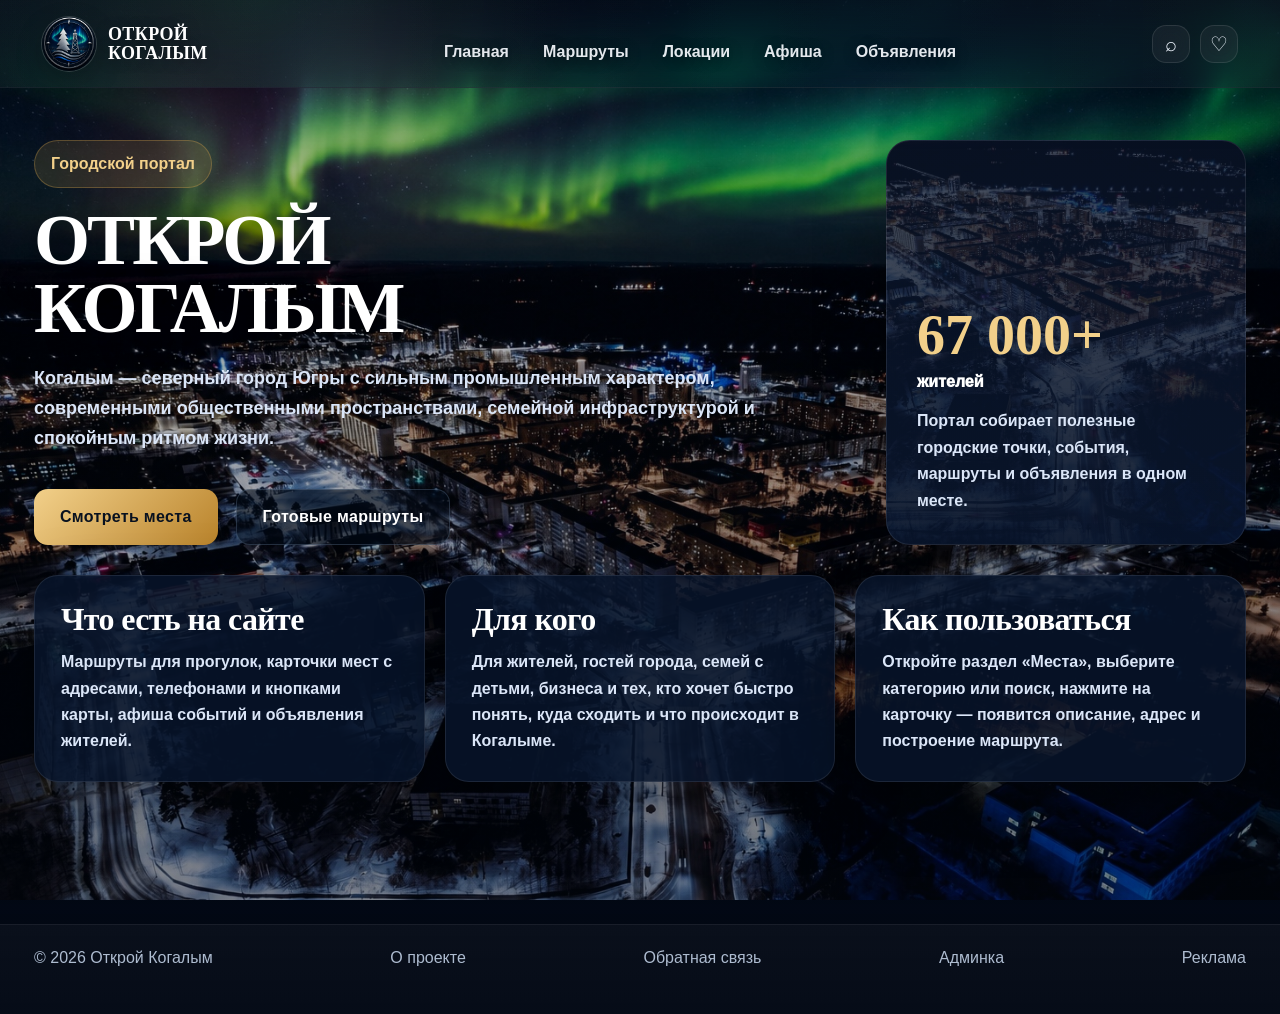
==== about.html @ 8ec385a5 "Add files via upload" ====
<!DOCTYPE html>
<html lang="ru">
<head>
  <meta charset="UTF-8">
  <meta http-equiv="Cache-Control" content="no-cache, no-store, must-revalidate">
  <meta http-equiv="Pragma" content="no-cache">
  <meta http-equiv="Expires" content="0">
  <meta name="viewport" content="width=device-width, initial-scale=1.0">
  <title>О городе — Открой Когалым</title>
  <link rel="stylesheet" href="style.v7-hard.css?v=site_20260610_v29">
</head>
<body>
<header class="header">
  <a class="brand" href="index.html" aria-label="Открой Когалым">
    <img src="images/logo.png" alt="Открой Когалым">
    <span>ОТКРОЙ<br>КОГАЛЫМ</span>
  </a>
  <nav>
    <a href="index.html">Главная</a>
    <a href="routes.html">Маршруты</a>
    <a href="places.html">Локации</a>
    <a href="events.html">Афиша</a>
    <a href="announcements.html">Объявления</a>
  </nav>
  <div class="right-head">
    <span class="icon">⌕</span>
    <span class="icon">♡</span>
  </div>
</header>

<main class="about-page page-shell">
  <section class="about-hero">
    <div>
      <span class="about-kicker">Городской портал</span>
      <h1>Открой<br>Когалым</h1>
      <p>Когалым — северный город Югры с сильным промышленным характером, современными общественными пространствами, семейной инфраструктурой и спокойным ритмом жизни.</p>
      <div class="actions">
        <a class="btn gold" href="places.html">Смотреть места</a>
        <a class="btn dark" href="routes.html">Готовые маршруты</a>
      </div>
    </div>
    <aside class="about-card">
      <b>67 000+</b>
      <span>жителей</span>
      <p>Портал собирает полезные городские точки, события, маршруты и объявления в одном месте.</p>
    </aside>
  </section>

  <section class="about-grid">
    <article>
      <h2>Что есть на сайте</h2>
      <p>Маршруты для прогулок, карточки мест с адресами, телефонами и кнопками карты, афиша событий и объявления жителей.</p>
    </article>
    <article>
      <h2>Для кого</h2>
      <p>Для жителей, гостей города, семей с детьми, бизнеса и тех, кто хочет быстро понять, куда сходить и что происходит в Когалыме.</p>
    </article>
    <article>
      <h2>Как пользоваться</h2>
      <p>Откройте раздел «Места», выберите категорию или поиск, нажмите на карточку — появится описание, адрес и построение маршрута.</p>
    </article>
  </section>
</main>

<footer>
  <span>© 2026 Открой Когалым</span>
  <a href="about.html">О проекте</a>
  <a href="mailto:info@kogalym-portal.ru">Обратная связь</a>
  <a href="admin.html">Админка</a>
  <a href="announcements.html">Реклама</a>
</footer>
<script src="weather.js?v=site_20260610_v29"></script>
</body>
</html>
---- style.v7-hard.css ----
*{box-sizing:border-box;margin:0;padding:0}
:root{--bg:#020814;--panel:rgba(5,20,39,.78);--line:rgba(180,215,255,.18);--gold:#d6a24b;--gold2:#f2d08a;--white:#f7fbff;--muted:#aebcd0}
body{font-family:Arial,Helvetica,sans-serif;background:#020814;color:var(--white)}
a{text-decoration:none;color:inherit}
.header{position:fixed;top:0;left:0;width:100%;height:94px;padding:0 34px;display:grid;grid-template-columns:260px 1fr auto;align-items:center;gap:24px;background:rgba(2,8,20,.84);backdrop-filter:blur(16px);border-bottom:1px solid rgba(255,255,255,.06);z-index:100}
.brand{display:flex;align-items:center;gap:14px;font-family:Georgia,'Times New Roman',serif;font-size:22px;line-height:1.04;letter-spacing:.01em}
.brand img{width:64px;height:64px;border-radius:50%;object-fit:cover}
nav{display:flex;justify-content:center;gap:30px;font-size:16px;font-weight:700}
nav a{padding:34px 0 12px;border-bottom:2px solid transparent;color:#f0f5ff}
nav a.active,nav a:hover{color:var(--gold2);border-color:var(--gold)}
.right-head{display:flex;align-items:center;gap:16px}
.icon{font-size:27px;color:#eef5ff}
.about{padding:12px 18px;border:1px solid rgba(214,162,75,.55);border-radius:10px;font-weight:800;color:#fff}
.weather{height:52px;min-width:190px;padding:8px 14px;border:1px solid rgba(255,255,255,.16);border-radius:12px;background:rgba(7,20,39,.82);display:grid;grid-template-columns:28px 50px 1fr;align-items:center;gap:8px}
.weather b{font-size:27px}.weather small{font-size:12px;color:#e5eefb;line-height:1.25}

.hero{
min-height:650px;
padding-top:94px;
background:
linear-gradient(90deg, rgba(2,8,20,.92) 0%, rgba(2,8,20,.68) 35%, rgba(2,8,20,.22) 100%),
linear-gradient(180deg, rgba(2,8,20,.04) 0%, #020814 100%),
url("images/hero.jpg") center/cover fixed;
}
.hero-content{max-width:1500px;margin:0 auto;padding:62px 34px 0}
.kicker{font-family:Georgia,'Times New Roman',serif;font-size:17px;color:#f0f3f8;margin-bottom:44px}
h1{font-family:Georgia,'Times New Roman',serif;font-weight:500;text-transform:uppercase;font-size:clamp(54px,5.4vw,82px);line-height:.98;letter-spacing:-.045em;text-shadow:0 10px 36px rgba(0,0,0,.5)}
h1 strong{font-weight:500;color:var(--gold2)}
.lead{max-width:560px;margin-top:26px;font-size:21px;line-height:1.55;color:#edf4ff}
.actions{display:flex;gap:18px;margin-top:36px}
.btn{display:inline-flex;align-items:center;justify-content:center;gap:10px;padding:16px 30px;border-radius:10px;font-weight:800;border:1px solid var(--line)}
.gold{background:linear-gradient(135deg,var(--gold2),#b9832b);color:#08111f;border:none}
.dark{background:rgba(3,12,24,.58);color:#fff}
.features{max-width:950px;margin-top:42px;display:grid;grid-template-columns:repeat(4,1fr);border:1px solid var(--line);border-radius:14px;overflow:hidden;background:rgba(5,20,39,.62);backdrop-filter:blur(12px)}
.features div{display:flex;align-items:center;gap:14px;padding:18px 22px;border-right:1px solid var(--line)}
.features div:last-child{border-right:0}.features b{font-size:34px;color:var(--gold2)}.features span{font-size:15px;line-height:1.35}

.main-grid{max-width:1500px;margin:-18px auto 0;padding:0 34px 40px;display:grid;grid-template-columns:2fr .9fr;gap:24px}
.panel{background:var(--panel);border:1px solid var(--line);border-radius:16px;padding:22px;box-shadow:0 20px 60px rgba(0,0,0,.24)}
.section-head{display:flex;align-items:center;justify-content:space-between;margin-bottom:18px}.section-head h2{font-family:Georgia,'Times New Roman',serif;font-size:30px;font-weight:500}.section-head a{color:var(--gold2);font-weight:800}
.cards{display:grid;grid-template-columns:repeat(5,1fr);gap:16px}
.cards article{border:1px solid var(--line);border-radius:12px;overflow:hidden;background:rgba(5,18,36,.72);position:relative}
.cards img{width:100%;height:150px;object-fit:cover;display:block;filter:brightness(.85) saturate(1.05)}
.cards h3{font-family:Georgia,'Times New Roman',serif;font-size:21px;font-weight:500;margin:16px 16px 8px}.cards p{font-size:15px;color:var(--muted);line-height:1.45;margin:0 16px 26px}.cards i{position:absolute;right:14px;bottom:14px;width:32px;height:32px;border-radius:50%;border:1px solid var(--line);display:grid;place-items:center;color:var(--gold2);font-style:normal}
.event{display:grid;grid-template-columns:70px 1fr;gap:14px;padding:14px 0;border-bottom:1px solid var(--line)}.event:last-child{border-bottom:0}.event time{border-radius:10px;background:rgba(214,162,75,.10);color:var(--gold2);text-align:center;padding:10px;font-weight:900;font-size:28px}.event small{display:block;font-size:12px;margin-top:5px}.event b{font-size:16px}.event p{color:var(--muted);margin-top:5px}
.stats{grid-column:1/2;display:grid;grid-template-columns:repeat(4,1fr);padding:0;overflow:hidden}.stats div{text-align:center;padding:24px;border-right:1px solid var(--line)}.stats div:last-child{border-right:0}.stats b{font-family:Georgia,'Times New Roman',serif;font-size:32px;font-weight:500}.stats span{display:block;color:var(--muted);margin-top:6px}
.city{background:linear-gradient(90deg,rgba(5,20,39,.94),rgba(5,20,39,.42)),url('images/lukoil.webp') right bottom/auto 100% no-repeat}.city h2{font-family:Georgia,'Times New Roman',serif;font-size:30px;font-weight:500}.city p{max-width:320px;line-height:1.7;color:#e5eefb;margin:16px 0 26px}
footer{max-width:1500px;margin:0 auto;padding:20px 34px 44px;display:flex;gap:40px;color:var(--muted)}
@media(max-width:1100px){.header{position:relative;height:auto;grid-template-columns:1fr;padding:18px}.right-head{flex-wrap:wrap}.hero{padding-top:0}.hero-content{padding:42px 18px}.features,.main-grid,.cards,.stats{grid-template-columns:1fr}.main-grid{margin:0;padding:0 18px 32px}.stats{grid-column:auto}.features div{border-right:0;border-bottom:1px solid var(--line)}h1{font-size:44px}footer{padding:20px 18px 40px;flex-wrap:wrap}}
.header{
display:flex;
align-items:center;
justify-content:space-between;
gap:24px;
flex-wrap:wrap;
}

.main-nav{
display:flex;
gap:28px;
flex-wrap:wrap;
}

.header-actions{
display:flex;
align-items:center;
gap:14px;
margin-left:auto;
}
/* ===== ЕДИНАЯ ШАПКА ДЛЯ ВСЕХ СТРАНИЦ ===== */

.header{
  width:100%;
  padding:24px 72px;
  box-sizing:border-box;
  display:flex;
  align-items:center;
  gap:34px;
  position:relative;
  z-index:50;
  background:rgba(8,12,22,.72);
  backdrop-filter:blur(14px);
}

.brand{
  display:flex;
  align-items:center;
  gap:14px;
  text-decoration:none;
  color:#fff;
  flex-shrink:0;
}

.brand img{
  width:54px;
  height:54px;
  object-fit:contain;
}

.brand span{
  font-size:26px;
  line-height:.9;
  font-weight:900;
}

.header nav{
  display:flex;
  align-items:center;
  gap:28px;
  margin-left:auto;
}

.header nav a{
  color:#fff;
  text-decoration:none;
  font-weight:800;
  position:relative;
}

.header nav a.active{
  color:#ffd85a;
}

.header nav a.active::after{
  content:"";
  position:absolute;
  left:0;
  right:0;
  bottom:-10px;
  height:3px;
  border-radius:10px;
  background:#ffd85a;
}

.right-head{
  display:flex;
  align-items:center;
  gap:14px;
  margin-left:28px;
  flex-shrink:0;
}

.icon{
  color:#fff;
  font-size:18px;
}

.about{
  color:#fff;
  text-decoration:none;
  font-weight:800;
  padding:12px 18px;
  border:1px solid rgba(255,216,90,.75);
  border-radius:12px;
}

.weather{
  display:flex;
  align-items:center;
  gap:10px;
  padding:10px 14px;
  border-radius:12px;
  background:rgba(55,72,110,.75);
  color:#fff;
}

.weather b{
  font-size:22px;
}

.weather small{
  font-size:11px;
  line-height:1.1;
}
/* ===== FIX: одинаковое меню во всех шапках ===== */

.header nav{
  display:flex !important;
  align-items:center !important;
  gap:32px !important;
  margin-left:auto !important;
}

.header nav a{
  font-size:16px !important;
  line-height:1 !important;
  font-weight:800 !important;
  color:#fff !important;
  text-decoration:none !important;
  white-space:nowrap !important;
}

.header nav a.active{
  color:#ffd85a !important;
}

.header nav a.active::after{
  bottom:-12px !important;
}
/* ===== ЕДИНЫЙ ФОН САЙТА ===== */
html,
body{
  min-height:100%;
}

body{
  background:#020814;
  color:#fff;
}

body::before{
  content:"";
  position:fixed;
  inset:0;
  background:
linear-gradient(90deg, rgba(2,8,20,.72) 0%, rgba(2,8,20,.45) 40%, rgba(2,8,20,.18) 100%),
linear-gradient(180deg, rgba(2,8,20,.03) 0%, #020814 100%),
url("images/hero.jpg") center/cover fixed;;
  z-index:-1;
  pointer-events:none;
}
.page-shell{
max-width:1500px;
margin:0 auto;
padding:140px 34px 80px;
}

.page-shell h1{
font-size:56px;
line-height:1;
margin-bottom:18px;
font-family:Georgia,"Times New Roman",serif;
font-weight:700;
color:#fff;
}

.page-shell p{
font-size:18px;
line-height:1.7;
color:#d7e3f7;
}

.page-shell h2{
font-size:34px;
margin-bottom:18px;
font-family:Georgia,"Times New Roman",serif;
color:#f0d58a;
}
/* ===== ЕДИНЫЙ СТИЛЬ САЙТА ===== */

body{
font-family:Arial,Helvetica,sans-serif;
color:#f7fbff;
line-height:1.6;
}

h1,h2,h3{
font-family:Georgia,"Times New Roman",serif;
font-weight:700;
letter-spacing:-0.02em;
color:#fff;
margin-bottom:18px;
line-height:1.1;
}

h1{
font-size:56px;
}

h2{
font-size:34px;
}

h3{
font-size:24px;
}

p{
font-size:18px;
line-height:1.7;
color:#d7e3f7;
margin-bottom:18px;
}

section{
margin-bottom:42px;
}

.panel,
.route-card,
.place-card,
.event-card,
article{
border-radius:22px;
overflow:hidden;
}

.cards,
.route-list{
gap:24px;
}

.btn,
button,
a.btn{
font-weight:700;
letter-spacing:.02em;
border-radius:14px;
padding:14px 26px;
}

.page-shell,
.routes-page,
.events-page,
.places-page,
.announcements-page{
max-width:1500px;
margin:0 auto;
padding:140px 34px 80px;
box-sizing:border-box;
}
/* ===== ЖЕСТКОЕ ВЫРАВНИВАНИЕ ВСЕХ СТРАНИЦ ===== */

.routes-page,
.places-page,
.events-page,
.announcements-page,
.page-shell{
  max-width:1500px !important;
  margin:0 auto !important;
  padding:140px 34px 80px !important;
  box-sizing:border-box !important;
}

.routes-page h1,
.places-page h1,
.events-page h1,
.announcements-page h1{
  font-family:Georgia,"Times New Roman",serif !important;
  font-size:72px !important;
  line-height:.95 !important;
  font-weight:700 !important;
  letter-spacing:-.04em !important;
  margin:0 0 22px !important;
  color:#fff !important;
}

.routes-page p,
.places-page p,
.events-page p,
.announcements-page p{
  font-family:Arial,Helvetica,sans-serif !important;
  font-size:18px !important;
  line-height:1.65 !important;
  font-weight:600 !important;
  color:#dbe6f8 !important;
}

.routes-page h2,
.places-page h2,
.events-page h2,
.announcements-page h2{
  font-family:Georgia,"Times New Roman",serif !important;
  font-size:42px !important;
  line-height:1.05 !important;
  font-weight:700 !important;
  color:#fff !important;
}

.route-card,
.week-place,
.hero-event,
.card,
.event-card,
.admin-card{
  border-radius:24px !important;
}
/* ===== ОБЪЯВЛЕНИЯ ПОД ОБЩИЙ СТИЛЬ ===== */

.ann-page h1{
font-family:Georgia,"Times New Roman",serif !important;
font-size:72px !important;
font-weight:700 !important;
line-height:.95 !important;
letter-spacing:-.04em !important;
}

.ann-page p,
.ann-page input,
.ann-page select,
.ann-page button,
.ann-page .item,
.ann-page .price{
font-family:Arial,Helvetica,sans-serif !important;
}

.ann-page{
padding-top:140px !important;
}
#adsList{
display:grid;
gap:18px;
margin-top:18px;
}

/* ===== ANNOUNCEMENTS PAGE / CLEAN FINAL ===== */
body.modal-open{overflow:hidden}
.ann-page{min-height:100vh;padding:140px 28px 70px;background:linear-gradient(180deg,rgba(2,8,20,.80),#020814 48%),url('images/hero.jpg') center/cover fixed;color:#fff}
.ann-container{max-width:1450px;margin:0 auto}
.ann-badge{display:inline-flex;padding:10px 16px;border-radius:999px;background:rgba(214,162,75,.12);border:1px solid rgba(214,162,75,.28);color:#f2d08a;font-weight:800;margin-bottom:18px}
.ann-top{display:flex;justify-content:space-between;gap:24px;align-items:flex-end;margin-bottom:30px}
.ann-top h1{font-family:Georgia,'Times New Roman',serif;font-size:72px;line-height:.95;font-weight:700;letter-spacing:-.04em;margin:0 0 18px;color:#fff}
.ann-lead{max-width:760px;font-size:20px;line-height:1.6;color:#dbe6f8;margin:0}
.ann-add-btn{display:inline-flex;align-items:center;justify-content:center;padding:16px 24px;border-radius:12px;background:linear-gradient(135deg,#f1d493,#b88631);color:#08111f;font-weight:900;text-decoration:none;white-space:nowrap}
.ann-search-panel{display:grid;grid-template-columns:1.3fr repeat(3,.7fr);gap:14px;margin-bottom:20px}
.ann-search-panel input,.ann-search-panel select{width:100%;padding:17px 18px;border-radius:16px;border:1px solid rgba(255,255,255,.08);background:rgba(8,20,42,.86);color:#fff;font-weight:800;outline:none}
.ann-search-panel input::placeholder{color:#9fb1c8}
.ann-categories{display:grid;grid-template-columns:repeat(5,1fr);gap:14px;margin-bottom:30px}
.ann-cat{cursor:pointer;padding:18px;border-radius:18px;background:rgba(8,20,42,.86);border:1px solid rgba(255,255,255,.08);color:#f2d08a;font-weight:900;text-align:center;transition:.22s}
.ann-cat:hover,.ann-cat.active{background:rgba(214,162,75,.18);border-color:rgba(214,162,75,.45);transform:translateY(-2px)}
.ann-board{display:grid;grid-template-columns:2fr 1fr;gap:24px}
.ann-list{display:grid;gap:18px}
.ann-item{position:relative;display:grid;grid-template-columns:118px 1fr 155px;gap:20px;align-items:center;padding:20px;border-radius:22px;background:rgba(8,20,42,.88);border:1px solid rgba(255,255,255,.08);backdrop-filter:blur(14px);transition:.28s;cursor:pointer;overflow:hidden}
.ann-item.hidden{display:none}
.ann-item:hover{transform:translateY(-5px);border-color:rgba(214,162,75,.32);box-shadow:0 18px 44px rgba(0,0,0,.28)}
.ann-item.vip{border-color:rgba(214,162,75,.42);background:linear-gradient(90deg,rgba(214,162,75,.10),rgba(8,20,42,.88) 30%)}
.vip-label{position:absolute;top:12px;right:18px;padding:5px 10px;border-radius:999px;background:rgba(214,162,75,.20);border:1px solid rgba(214,162,75,.38);color:#f2d08a;font-weight:950;font-size:11px;z-index:2}
.ann-thumb{width:108px;height:88px;border-radius:16px;background-size:cover;background-position:center;border:1px solid rgba(255,255,255,.10);position:relative;overflow:hidden}
.ann-thumb:after{content:"";position:absolute;inset:0;background:linear-gradient(180deg,transparent,rgba(0,0,0,.35))}
.ann-item h2{font-family:Georgia,'Times New Roman',serif;font-size:30px;font-weight:500;line-height:1.12;margin:0 0 8px;color:#fff;overflow-wrap:anywhere;word-break:break-word}
.ann-item p{margin:0;color:#dbe6f8;line-height:1.5;overflow-wrap:anywhere;word-break:break-word}
.ann-meta{display:flex;gap:10px;flex-wrap:wrap;margin-top:10px;color:#aebcd0;font-size:13px;font-weight:800}
.ann-price{text-align:right;min-width:145px;padding-top:22px;overflow-wrap:anywhere;word-break:break-word}
.ann-price b{display:block;font-size:23px;color:#f2d08a;margin-bottom:8px}.ann-price span{color:#aebcd0;font-size:14px}
.ann-side{background:rgba(8,20,42,.88);border:1px solid rgba(255,255,255,.08);border-radius:24px;padding:26px;height:max-content;backdrop-filter:blur(14px)}
.ann-side h2{font-family:Georgia,'Times New Roman',serif;font-size:36px;font-weight:500;margin:0 0 18px;color:#fff}
.ann-side p{color:#dbe6f8;line-height:1.65;margin:0 0 22px}.ann-side-box{padding:18px;border-radius:18px;background:rgba(255,255,255,.04);border:1px solid rgba(255,255,255,.07);margin-bottom:14px}.ann-side-box b{display:block;color:#f2d08a;margin-bottom:6px}.ann-side-box span{color:#dbe6f8}
.ann-empty{display:none;padding:28px;border-radius:22px;background:rgba(8,20,42,.88);border:1px solid rgba(255,255,255,.08);color:#dbe6f8;font-weight:800}.ann-empty.show{display:block}
.ad-modal{position:fixed;inset:0;z-index:9999;background:rgba(0,0,0,.72);backdrop-filter:blur(6px);display:none;align-items:center;justify-content:center;padding:24px}
.ad-modal.show{display:flex}
.ad-modal-box{position:relative;width:min(820px,96vw);max-height:92vh;overflow:hidden;border-radius:24px;background:linear-gradient(180deg,#101827 0%,#07111d 100%);border:1px solid rgba(255,255,255,.12);box-shadow:0 30px 90px rgba(0,0,0,.65);color:#fff}
.ad-close{position:absolute;top:16px;right:16px;width:44px;height:44px;border:0;border-radius:50%;background:rgba(15,23,42,.78);color:#fff;font-size:28px;line-height:1;cursor:pointer;z-index:20;display:flex;align-items:center;justify-content:center}.ad-close:hover{background:rgba(30,41,59,.96)}
.ad-modal-image{width:100%;height:330px;background:#111827 center/cover no-repeat}
.ad-modal-content{padding:26px 30px 28px;overflow-y:auto;max-height:calc(92vh - 330px)}
.ad-modal-category{display:inline-flex;width:fit-content;padding:9px 15px;margin-bottom:18px;border-radius:999px;background:linear-gradient(135deg,#1e3a8a,#2563eb);color:#fff;font-size:14px;font-weight:800}
.ad-modal-content h2{margin:0 0 12px;color:#fff;font-size:34px;line-height:1.08;font-weight:900;overflow-wrap:anywhere;word-break:break-word}
.ad-modal-content p{margin:0 0 24px;color:rgba(255,255,255,.78);font-size:18px;line-height:1.55;white-space:normal;overflow-wrap:anywhere;word-break:break-word}
.ad-modal-info{display:grid;grid-template-columns:repeat(4,1fr);gap:0;margin:22px 0 26px}.ad-modal-info div{padding:0 18px;border-right:1px solid rgba(255,255,255,.13);min-width:0}.ad-modal-info div:first-child{padding-left:0}.ad-modal-info div:last-child{border-right:0}.ad-modal-info span{display:block;margin-bottom:7px;color:rgba(255,255,255,.58);font-size:14px}.ad-modal-info b{display:block;color:#fff;font-size:18px;font-weight:800;overflow-wrap:anywhere;word-break:break-word}.ad-modal-info div:first-child b{color:#ffd21f}
.ad-modal-phone{width:100%;min-height:58px;border:0;border-radius:12px;background:linear-gradient(180deg,#ffe066 0%,#ffc107 100%);color:#141414;font-size:20px;font-weight:900;cursor:pointer;box-shadow:0 10px 24px rgba(255,193,7,.22)}.ad-modal-phone:hover{filter:brightness(1.04)}
@media(max-width:1100px){.ann-board,.ann-search-panel{grid-template-columns:1fr}.ann-categories{grid-template-columns:1fr 1fr}.ann-item{grid-template-columns:1fr}.ann-price{text-align:left;padding-top:0}.ann-top{display:block}.ann-add-btn{margin-top:22px}.ann-top h1{font-size:52px}}
@media(max-width:768px){.ann-page{padding:38px 12px 48px}.ann-top h1{font-size:42px}.ann-categories{grid-template-columns:1fr}.ann-item{padding:16px}.ann-thumb{width:100%;height:190px}.ad-modal{padding:12px;align-items:flex-start;overflow-y:auto}.ad-modal-box{width:100%;max-height:none;border-radius:18px}.ad-modal-image{height:220px}.ad-modal-content{max-height:none;padding:22px 18px}.ad-modal-content h2{font-size:28px}.ad-modal-content p{font-size:16px}.ad-modal-info{grid-template-columns:1fr 1fr;gap:18px}.ad-modal-info div{padding:0;border-right:0}}


/* ===== FINAL ANN VIP PHONE SUPPORT ===== */
.ann-item.vip{
  border-color:rgba(255,213,74,.46)!important;
  box-shadow:0 0 0 1px rgba(255,213,74,.20),0 18px 46px rgba(255,193,7,.13),0 18px 44px rgba(0,0,0,.28)!important;
}
.ann-item .show-phone-btn{
  width:100%;
  min-height:52px;
  margin-top:16px;
  border-radius:14px;
  border:0;
  background:linear-gradient(180deg,#ffe066,#ffc107);
  color:#111827;
  font-weight:900;
  font-size:16px;
}



/* ===== DIRECT VIP PHONE FIX ===== */
.admin-vip-row{
  display:flex!important;
  align-items:center;
  gap:10px;
  padding:12px 14px;
  border-radius:12px;
  background:rgba(214,162,75,.12);
  border:1px solid rgba(214,162,75,.35);
  color:#fff;
  font-weight:900;
}
.admin-vip-row input{
  width:18px;
  height:18px;
}
.ann-item{
  position:relative;
}
.ann-item.vip{
  border-color:rgba(242,208,138,.75)!important;
  box-shadow:0 0 0 1px rgba(242,208,138,.28),0 18px 46px rgba(214,162,75,.16),0 18px 44px rgba(0,0,0,.28)!important;
}
.vip-badge{
  position:absolute;
  top:14px;
  left:14px;
  z-index:10;
  padding:7px 13px;
  border-radius:999px;
  background:linear-gradient(135deg,#f2d08a,#d6a24b);
  color:#08111f;
  font-size:12px;
  font-weight:950;
  box-shadow:0 10px 24px rgba(214,162,75,.32);
}
.ann-phone-btn{
  display:inline-flex;
  align-items:center;
  justify-content:center;
  width:auto;
  padding:10px 18px;
  min-height:42px;
  margin-top:14px;
  border:0;
  border-radius:10px;
  background:linear-gradient(135deg,#f2d08a,#d6a24b);
  color:#08111f;
  font-size:14px;
  font-weight:900;
  cursor:pointer;
  box-shadow:0 6px 18px rgba(214,162,75,.22);
}

.phone-revealed{
  background:#0f1724!important;
  color:#f2d08a!important;
  border:1px solid rgba(242,208,138,.35);
  letter-spacing:.2px;
  font-weight:950;
}



/* ===== ADMIN LAYOUT + EDIT FIX ===== */
.admin-grid{
  align-items:start;
}

.admin-form-fixed{
  display:grid!important;
  grid-template-columns:repeat(2,minmax(0,1fr));
  gap:18px!important;
}

.admin-form-fixed .admin-card-head,
.admin-form-fixed label:has(textarea),
.admin-form-fixed label:has(input[type="file"]),
.admin-form-fixed .admin-submit{
  grid-column:1 / -1;
}

.admin-form-fixed label{
  display:grid!important;
  gap:8px!important;
  min-width:0;
  color:#fff;
  font-weight:800;
}

.admin-form-fixed input,
.admin-form-fixed select,
.admin-form-fixed textarea{
  width:100%!important;
  min-height:48px;
  border-radius:12px;
  border:1px solid rgba(255,255,255,.16);
  background:rgba(255,255,255,.08);
  color:#fff;
  padding:10px 14px;
  outline:none;
}

.admin-form-fixed textarea{
  min-height:120px;
  resize:vertical;
}

.admin-form-fixed input::placeholder,
.admin-form-fixed textarea::placeholder{
  color:rgba(255,255,255,.55);
}

.admin-vip-row{
  display:flex!important;
  align-items:center;
  justify-content:flex-start;
  gap:12px!important;
  min-height:48px;
  padding:12px 14px!important;
  border-radius:12px;
  background:rgba(214,162,75,.12);
  border:1px solid rgba(214,162,75,.35);
  color:#fff;
  font-weight:900;
}

.admin-vip-row input{
  width:18px!important;
  min-height:18px!important;
  height:18px!important;
}

.admin-submit{
  justify-self:start;
  min-width:220px;
}

.admin-form-fixed.is-editing .admin-submit{
  background:linear-gradient(135deg,#f2d08a,#d6a24b);
  color:#08111f;
}

.saved-item{
  display:grid;
  grid-template-columns:72px 1fr auto;
  gap:14px;
  align-items:center;
  padding:14px;
  border-radius:16px;
  background:rgba(255,255,255,.05);
  border:1px solid rgba(255,255,255,.09);
  margin-bottom:12px;
}

.saved-item.vip{
  border-color:rgba(242,208,138,.55);
  box-shadow:0 0 0 1px rgba(242,208,138,.15);
}

.saved-info h3{
  margin:0 0 6px;
  font-size:20px;
}

.saved-info p{
  margin:3px 0;
  color:#dbe6f8;
}

.saved-vip{
  color:#f2d08a;
}

.saved-actions{
  display:flex;
  gap:8px;
  flex-wrap:wrap;
}

.saved-actions button{
  min-height:40px;
  padding:0 14px;
  border-radius:10px;
  border:0;
  font-weight:900;
  cursor:pointer;
}

.edit-ad{
  background:#f2d08a;
  color:#08111f;
}

.delete-ad{
  background:rgba(255,255,255,.10);
  color:#fff;
}

.admin-empty{
  color:#cfd6e6;
  margin:0;
}

@media(max-width:900px){
  .admin-form-fixed{
    grid-template-columns:1fr;
  }

  .saved-item{
    grid-template-columns:64px 1fr;
  }

  .saved-actions{
    grid-column:1 / -1;
  }
}



/* ===== CONTACT OWNER BLOCK ===== */
.contact-owner-box{
  margin-top:24px;
  padding:20px;
  border-radius:18px;
  background:rgba(255,255,255,.06);
  border:1px solid rgba(255,255,255,.08);
  backdrop-filter:blur(12px);
}

.contact-owner-box h3{
  margin:0 0 18px;
  font-size:22px;
  color:#fff;
}

.contact-owner-item{
  display:flex;
  flex-direction:column;
  gap:4px;
  margin-bottom:16px;
}

.contact-owner-item:last-child{
  margin-bottom:0;
}

.contact-owner-item span{
  color:#9fb0cc;
  font-size:14px;
}

.contact-owner-item strong,
.contact-owner-item a{
  color:#fff;
  font-size:17px;
  font-weight:800;
  text-decoration:none;
}

.contact-owner-item a:hover{
  color:#f2d08a;
}


.contact-owner-box{
  grid-column:1 / -1;
}



/* ===== SUBMIT CONTACT POPUP ===== */
.submit-contact-open{
  overflow:hidden;
}

.submit-contact-modal{
  position:fixed;
  inset:0;
  z-index:10000;
  display:none;
  align-items:center;
  justify-content:center;
  padding:20px;
  background:rgba(0,0,0,.72);
  backdrop-filter:blur(8px);
}

.submit-contact-modal.show{
  display:flex;
}

.submit-contact-modal__box{
  position:relative;
  width:min(560px,96vw);
  padding:30px;
  border-radius:24px;
  background:linear-gradient(180deg,#101827 0%,#07111d 100%);
  border:1px solid rgba(255,255,255,.12);
  box-shadow:0 30px 90px rgba(0,0,0,.65);
  color:#fff;
}

.submit-contact-modal__close{
  position:absolute;
  top:14px;
  right:14px;
  width:42px;
  height:42px;
  border:0;
  border-radius:50%;
  background:rgba(255,255,255,.08);
  color:#fff;
  font-size:28px;
  line-height:1;
  cursor:pointer;
}

.submit-contact-modal__badge{
  display:inline-flex;
  width:fit-content;
  padding:8px 14px;
  margin-bottom:16px;
  border-radius:999px;
  background:linear-gradient(135deg,#f2d08a,#d6a24b);
  color:#08111f;
  font-size:13px;
  font-weight:950;
}

.submit-contact-modal h2{
  margin:0 0 12px;
  font-size:34px;
  line-height:1.05;
  color:#fff;
}

.submit-contact-modal__text{
  margin:0 0 22px;
  color:#dbe6f8;
  font-size:17px;
  line-height:1.5;
}

.submit-contact-modal__info{
  display:grid;
  gap:14px;
  margin:22px 0;
}

.submit-contact-modal__info div{
  padding:15px;
  border-radius:16px;
  background:rgba(255,255,255,.055);
  border:1px solid rgba(255,255,255,.08);
}

.submit-contact-modal__info span{
  display:block;
  margin-bottom:5px;
  color:#9fb0cc;
  font-size:13px;
  font-weight:800;
}

.submit-contact-modal__info strong,
.submit-contact-modal__info a{
  color:#fff;
  font-size:17px;
  font-weight:900;
  text-decoration:none;
  overflow-wrap:anywhere;
}

.submit-contact-modal__info a:hover{
  color:#f2d08a;
}

.submit-contact-modal__actions{
  display:grid;
  grid-template-columns:1fr 1fr;
  gap:12px;
  margin-top:18px;
}

.submit-contact-modal__call,
.submit-contact-modal__mail{
  display:flex;
  align-items:center;
  justify-content:center;
  min-height:50px;
  padding:0 16px;
  border-radius:14px;
  font-weight:950;
  text-decoration:none;
}

.submit-contact-modal__call{
  background:linear-gradient(135deg,#f2d08a,#d6a24b);
  color:#08111f;
}

.submit-contact-modal__mail{
  background:rgba(255,255,255,.08);
  color:#fff;
  border:1px solid rgba(255,255,255,.10);
}

@media(max-width:620px){
  .submit-contact-modal__box{
    padding:24px 18px;
    border-radius:20px;
  }

  .submit-contact-modal h2{
    font-size:28px;
  }

  .submit-contact-modal__actions{
    grid-template-columns:1fr;
  }
}



/* ===== VISUAL STAGE UPGRADE ===== */

:root{
  --gold:#f2d08a;
  --gold-deep:#d6a24b;
}

.hero,
.hero-section,
.main-hero{
  position:relative;
  overflow:hidden;
  border-radius:32px;
  border:1px solid rgba(255,255,255,.08);
  background:
    radial-gradient(circle at top right, rgba(242,208,138,.16), transparent 34%),
    linear-gradient(180deg,#111827 0%,#08111f 100%);
  box-shadow:0 30px 80px rgba(0,0,0,.38);
}

.hero h1,
.hero-section h1,
.main-hero h1{
  line-height:1;
  letter-spacing:-1.5px;
  text-shadow:0 10px 34px rgba(0,0,0,.45);
}

.ann-item,
.card,
.listing-card,
.preview-card{
  transition:
    transform .28s ease,
    box-shadow .28s ease,
    border-color .28s ease;
}

.ann-item:hover,
.card:hover,
.listing-card:hover,
.preview-card:hover{
  transform:translateY(-6px);
  box-shadow:0 24px 50px rgba(0,0,0,.30);
}

.ann-item{
  overflow:hidden;
  border-radius:24px;
  border:1px solid rgba(255,255,255,.08);
  background:linear-gradient(180deg,rgba(255,255,255,.05),rgba(255,255,255,.025));
  backdrop-filter:blur(12px);
}

.ann-thumb,
.saved-thumb{
  background-size:cover!important;
  background-position:center!important;
  transition:transform .5s ease;
}

.ann-item:hover .ann-thumb,
.saved-item:hover .saved-thumb{
  transform:scale(1.04);
}

.vip-badge{
  border:1px solid rgba(255,255,255,.30);
  backdrop-filter:blur(8px);
  animation:vipPulse 2.6s infinite;
}

@keyframes vipPulse{
  0%{box-shadow:0 0 0 0 rgba(242,208,138,.40);}
  70%{box-shadow:0 0 0 18px rgba(242,208,138,0);}
  100%{box-shadow:0 0 0 0 rgba(242,208,138,0);}
}

button,
.btn,
a.btn,
.admin-submit{
  transition:
    transform .2s ease,
    opacity .2s ease,
    box-shadow .2s ease;
}

button:hover,
.btn:hover,
a.btn:hover,
.admin-submit:hover{
  transform:translateY(-2px);
}

footer,
.footer{
  border-top:1px solid rgba(255,255,255,.08);
  background:
    linear-gradient(180deg, rgba(255,255,255,.03), rgba(255,255,255,.015));
}

@media(max-width:768px){

  .hero,
  .hero-section,
  .main-hero{
    border-radius:24px;
    padding:26px 18px!important;
  }

  .hero h1,
  .hero-section h1,
  .main-hero h1{
    font-size:38px!important;
    line-height:1.05;
  }

  .ann-item{
    border-radius:20px;
  }

  header,
  .header{
    backdrop-filter:blur(12px);
    background:rgba(7,17,29,.88);
  }
}



/* ===== POPUP CLOSE FIX ===== */
.submit-contact-modal__close{
  display:flex!important;
  align-items:center;
  justify-content:center;
  padding:0!important;
  font-size:34px!important;
  font-weight:300;
  line-height:1!important;
  text-align:center;
  transition:
    transform .2s ease,
    background .2s ease,
    opacity .2s ease;
}

.submit-contact-modal__close:hover{
  transform:rotate(90deg);
  background:rgba(242,208,138,.16);
  color:#f2d08a;
}

.submit-contact-modal__close:active{
  transform:scale(.92);
}



/* ===== HERO BACKGROUND RESTORE FINAL ===== */
.hero{
  background:
    linear-gradient(90deg, rgba(2,8,20,.92) 0%, rgba(2,8,20,.68) 35%, rgba(2,8,20,.22) 100%),
    linear-gradient(180deg, rgba(2,8,20,.04) 0%, #020814 100%),
    url("images/hero.jpg") center/cover fixed !important;
  border-radius:0 !important;
  box-shadow:none !important;
  border:0 !important;
}

.hero::before,
.hero-section::before,
.main-hero::before{
  display:none !important;
}



/* ===== ANNOUNCEMENTS BACKGROUND MATCH ===== */
.ann-page{
  background:
    linear-gradient(180deg, rgba(2,8,20,.22) 0%, rgba(2,8,20,.48) 100%),
    url("images/hero.jpg") center/cover fixed !important;
}

.ann-page::before{
  content:"";
  position:fixed;
  inset:0;
  pointer-events:none;
  background:radial-gradient(circle at top right, rgba(242,208,138,.08), transparent 32%);
}

.ann-page .ann-board,
.ann-page .ann-sidebar,
.ann-page .ann-item{
  background:rgba(7,17,29,.72)!important;
  backdrop-filter:blur(14px);
}



/* ===== GLOBAL BACKGROUND SAME AS ANNOUNCEMENTS ===== */
html,
body{
  background:
    linear-gradient(180deg, rgba(2,8,20,.22) 0%, rgba(2,8,20,.48) 100%),
    url("images/hero.jpg") center/cover fixed !important;
  background-color:#020814 !important;
}

.hero,
.admin-page,
.admin-wrap,
.ann-page,
main,
.page,
.page-bg{
  background:
    linear-gradient(180deg, rgba(2,8,20,.22) 0%, rgba(2,8,20,.48) 100%),
    url("images/hero.jpg") center/cover fixed !important;
}

.hero{
  border-radius:0 !important;
  box-shadow:none !important;
  border:0 !important;
}

.page-bg{
  position:fixed;
  inset:0;
  z-index:-1;
  pointer-events:none;
}

.hero::before,
.admin-page::before,
.admin-wrap::before,
.ann-page::before,
.page-bg::before{
  content:"";
  position:fixed;
  inset:0;
  pointer-events:none;
  background:radial-gradient(circle at top right, rgba(242,208,138,.08), transparent 32%);
}

section,
.container,
.ann-container,
.admin-grid,
.admin-card,
.ann-board,
.ann-side,
.ann-item{
  background-color:transparent;
}



/* ===== PREMIUM CARDS UPGRADE ===== */

.ann-list,
.cards-grid,
.grid{
  display:grid;
  grid-template-columns:repeat(auto-fill,minmax(320px,1fr));
  gap:24px;
}

.ann-item,
.card,
.place-card,
.listing-card{
  position:relative;
  overflow:hidden;
  border-radius:28px;
  border:1px solid rgba(255,255,255,.08);
  background:
    linear-gradient(180deg, rgba(255,255,255,.06), rgba(255,255,255,.025));
  box-shadow:
    0 24px 60px rgba(0,0,0,.28),
    inset 0 1px 0 rgba(255,255,255,.04);
}

.ann-thumb,
.card-image,
.place-thumb{
  position:relative;
  min-height:240px;
}

.ann-thumb::before,
.card-image::before,
.place-thumb::before{
  content:"";
  position:absolute;
  inset:0;
  background:
    linear-gradient(to top, rgba(2,8,20,.92) 0%, rgba(2,8,20,.12) 55%, transparent 100%);
  z-index:1;
}

.ann-thumb::after,
.card-image::after,
.place-thumb::after{
  content:"";
  position:absolute;
  inset:0;
  background:linear-gradient(135deg, rgba(242,208,138,.12), transparent 44%);
  z-index:2;
}

.ann-item-body,
.card-body{
  position:relative;
  z-index:3;
}

.ann-item h2,
.card h2,
.card h3{
  font-size:24px;
  line-height:1.1;
  letter-spacing:-.5px;
}

.ann-meta{
  display:flex;
  flex-wrap:wrap;
  gap:8px;
  margin-top:14px;
}

.ann-meta span{
  display:inline-flex;
  align-items:center;
  min-height:32px;
  padding:0 12px;
  border-radius:999px;
  background:rgba(255,255,255,.08);
  border:1px solid rgba(255,255,255,.08);
  backdrop-filter:blur(10px);
  color:#dbe6f8;
  font-size:13px;
  font-weight:800;
}

.ann-price{
  border-top:1px solid rgba(255,255,255,.06);
  background:linear-gradient(180deg, rgba(255,255,255,.03), rgba(255,255,255,.015));
}

.ann-price b{
  font-size:28px;
  letter-spacing:-1px;
  color:#fff;
}

.ann-item:hover,
.card:hover{
  transform:translateY(-10px) scale(1.01);
  box-shadow:
    0 40px 90px rgba(0,0,0,.42),
    0 0 0 1px rgba(242,208,138,.12);
}

.vip-badge{
  z-index:20;
}

.top-badge,
.popular-badge,
.new-badge{
  position:absolute;
  top:16px;
  right:16px;
  z-index:20;
  display:inline-flex;
  align-items:center;
  min-height:34px;
  padding:0 14px;
  border-radius:999px;
  background:rgba(7,17,29,.78);
  border:1px solid rgba(255,255,255,.08);
  backdrop-filter:blur(12px);
  color:#fff;
  font-size:12px;
  font-weight:900;
}

.skeleton{
  position:relative;
  overflow:hidden;
  background:rgba(255,255,255,.05);
}

.skeleton::after{
  content:"";
  position:absolute;
  inset:0;
  transform:translateX(-100%);
  background:linear-gradient(90deg, transparent, rgba(255,255,255,.08), transparent);
  animation:skeletonMove 1.4s infinite;
}

@keyframes skeletonMove{
  100%{
    transform:translateX(100%);
  }
}

.fade-up{
  opacity:0;
  transform:translateY(30px);
  animation:fadeUp .7s ease forwards;
}

@keyframes fadeUp{
  to{
    opacity:1;
    transform:translateY(0);
  }
}

@media(max-width:768px){

  .ann-list,
  .cards-grid,
  .grid{
    grid-template-columns:1fr;
    gap:18px;
  }

  .ann-item,
  .card{
    border-radius:22px;
  }

  .ann-thumb,
  .card-image{
    min-height:220px;
  }

  .ann-item h2,
  .card h2,
  .card h3{
    font-size:22px;
  }

  .ann-price b{
    font-size:24px;
  }
}



/* ===== ANNOUNCEMENT CARD LAYOUT FIX ===== */

.ann-item{
  display:grid !important;
  grid-template-columns:140px minmax(0,1fr) 220px !important;
  align-items:center;
  gap:24px;
  padding:24px;
}

.ann-thumb{
  width:140px;
  height:140px;
  min-height:140px !important;
  border-radius:22px;
}

.ann-item-body{
  width:100%;
  min-width:0;
}

.ann-item-body h2,
.ann-item-body h3{
  margin-bottom:12px;
  word-break:break-word;
}

.ann-item-body p{
  width:100%;
  line-height:1.6;
  word-break:break-word;
}

.ann-price{
  width:100%;
  min-width:180px;
  border-radius:22px;
  padding:24px;
  text-align:center;
}

.ann-meta{
  margin-top:16px;
}

.ann-meta span{
  white-space:nowrap;
}

@media(max-width:980px){

  .ann-item{
    grid-template-columns:1fr !important;
    text-align:left;
  }

  .ann-thumb{
    width:100%;
    height:260px;
  }

  .ann-price{
    min-width:unset;
  }
}



/* ===== ANNOUNCEMENTS FINAL CARD GRID FIX ===== */

/* Страница объявлений должна быть списком, а не сеткой в 2-3 узких колонки */
.ann-board{
  display:grid !important;
  grid-template-columns:minmax(0,1fr) 360px !important;
  gap:26px !important;
  align-items:start !important;
}

.ann-list{
  display:grid !important;
  grid-template-columns:1fr !important;
  gap:18px !important;
  width:100% !important;
  min-width:0 !important;
}

/* Карточка объявления: фото / текст / цена */
.ann-list .ann-item{
  display:grid !important;
  grid-template-columns:150px minmax(0,1fr) 220px !important;
  gap:22px !important;
  align-items:center !important;
  width:100% !important;
  min-width:0 !important;
  min-height:0 !important;
  padding:22px !important;
}

/* Фото не растягивает карточку */
.ann-list .ann-thumb{
  width:150px !important;
  height:150px !important;
  min-height:150px !important;
  max-height:150px !important;
  border-radius:20px !important;
  flex:none !important;
}

/* Текст больше не становится вертикальной колонкой */
.ann-list .ann-item-body{
  min-width:0 !important;
  width:100% !important;
  max-width:none !important;
}

.ann-list .ann-item-body h2,
.ann-list .ann-item-body h3,
.ann-list .ann-item-body p{
  white-space:normal !important;
  word-break:normal !important;
  overflow-wrap:break-word !important;
  writing-mode:horizontal-tb !important;
  text-orientation:mixed !important;
  max-width:100% !important;
}

.ann-list .ann-item-body h2,
.ann-list .ann-item-body h3{
  font-size:28px !important;
  line-height:1.12 !important;
  margin:0 0 10px !important;
}

.ann-list .ann-item-body p{
  font-size:16px !important;
  line-height:1.55 !important;
}

/* Метки */
.ann-list .ann-meta{
  display:flex !important;
  flex-wrap:wrap !important;
  gap:8px !important;
  margin-top:12px !important;
}

.ann-list .ann-meta span{
  white-space:nowrap !important;
}

/* Цена справа, не ломает карточку */
.ann-list .ann-price{
  width:100% !important;
  min-width:190px !important;
  max-width:220px !important;
  padding:20px !important;
  border-radius:20px !important;
  text-align:center !important;
  align-self:center !important;
}

.ann-list .ann-price b{
  display:block !important;
  font-size:26px !important;
  line-height:1.1 !important;
  white-space:normal !important;
  word-break:normal !important;
}

.ann-list .ann-price span{
  display:block !important;
  margin-top:8px !important;
  white-space:normal !important;
}

/* Боковая колонка */
.ann-side{
  width:100% !important;
  min-width:0 !important;
}

/* На планшетах боковая колонка уходит вниз */
@media(max-width:1180px){
  .ann-board{
    grid-template-columns:1fr !important;
  }

  .ann-side{
    order:2;
  }
}

/* На телефонах карточка становится вертикальной */
@media(max-width:760px){
  .ann-list .ann-item{
    grid-template-columns:1fr !important;
    gap:16px !important;
    padding:16px !important;
  }

  .ann-list .ann-thumb{
    width:100% !important;
    height:230px !important;
    max-height:230px !important;
  }

  .ann-list .ann-price{
    max-width:none !important;
    min-width:0 !important;
    text-align:left !important;
  }

  .ann-list .ann-item-body h2,
  .ann-list .ann-item-body h3{
    font-size:23px !important;
  }
}



/* ===== ANNOUNCEMENTS FILTER FIX ===== */
.ann-item.hidden{
  display:none !important;
}


/* ===== PLACES PAGE UPGRADE ===== */
.places-page{min-height:100vh;padding:140px 28px 70px}
.places-hero{width:min(1240px,100%);margin:0 auto 30px;display:grid;grid-template-columns:minmax(0,1fr) 360px;gap:24px;align-items:stretch}
.places-hero-content,.places-map-card{position:relative;overflow:hidden;border-radius:30px;padding:34px;background:rgba(7,17,29,.72);border:1px solid rgba(255,255,255,.09);backdrop-filter:blur(16px);box-shadow:0 24px 60px rgba(0,0,0,.28)}
.places-eyebrow{display:inline-flex;margin-bottom:16px;padding:8px 14px;border-radius:999px;background:linear-gradient(135deg,#f2d08a,#d6a24b);color:#08111f;font-weight:950;font-size:13px}
.places-hero h1{margin:0 0 16px;font-family:Georgia,'Times New Roman',serif;font-size:clamp(48px,6vw,82px);line-height:.95;text-transform:uppercase;color:#fff}
.places-hero p{max-width:720px;color:#dbe6f8;font-size:19px;line-height:1.6}
.places-search{display:grid;grid-template-columns:minmax(0,1fr) 220px;gap:14px;margin-top:28px}
.places-search input,.places-search select{height:54px;border-radius:14px;border:1px solid rgba(255,255,255,.12);background:rgba(255,255,255,.07);color:#fff;padding:0 16px;outline:none}
.places-map-card{display:flex;flex-direction:column;justify-content:flex-end;min-height:260px;background:linear-gradient(180deg,rgba(7,17,29,.28),rgba(7,17,29,.92)),url("images/places-v7/23-23-naberezhnaya-reki-ingu-yagun-6c998331-v7-8d6ebba43d.jpg") center/cover}
.places-map-card span{color:#f2d08a;font-weight:900}.places-map-card strong{margin:8px 0;font-size:38px;color:#fff}
.places-filter-row{width:min(1240px,100%);margin:0 auto 24px;display:flex;gap:10px;flex-wrap:wrap}
.place-filter{min-height:44px;padding:0 18px;border:1px solid rgba(255,255,255,.10);border-radius:999px;background:rgba(7,17,29,.72);color:#fff;font-weight:900;cursor:pointer}
.place-filter.active,.place-filter:hover{background:linear-gradient(135deg,#f2d08a,#d6a24b);color:#08111f}
.places-grid{width:min(1240px,100%);margin:0 auto;display:grid;grid-template-columns:repeat(auto-fill,minmax(280px,1fr));gap:22px}
.place-card{overflow:hidden;border-radius:26px;background:rgba(7,17,29,.72);border:1px solid rgba(255,255,255,.09);backdrop-filter:blur(14px);box-shadow:0 24px 60px rgba(0,0,0,.24);cursor:pointer;transition:transform .25s ease,box-shadow .25s ease,border-color .25s ease}
.place-card:hover{transform:translateY(-8px);border-color:rgba(242,208,138,.26);box-shadow:0 34px 80px rgba(0,0,0,.34)}
.place-card.hidden{display:none!important}.place-image{position:relative;height:220px;background-size:cover;background-position:center}.place-image::after{content:"";position:absolute;inset:0;background:linear-gradient(to top,rgba(2,8,20,.88),transparent 70%)}
.place-body{padding:20px}.place-top,.place-meta{display:flex;align-items:center;justify-content:space-between;gap:10px;color:#aebcd0;font-size:13px;font-weight:900}.place-top b{color:#f2d08a}
.place-body h2{margin:12px 0 10px;color:#fff;font-size:25px;line-height:1.1}.place-body p{color:#dbe6f8;line-height:1.55}
.place-meta{justify-content:flex-start;flex-wrap:wrap;margin-top:16px}.place-meta span{padding:7px 11px;border-radius:999px;background:rgba(255,255,255,.07);border:1px solid rgba(255,255,255,.08)}
.place-more{width:100%;min-height:48px;margin-top:18px;border:0;border-radius:14px;background:rgba(255,255,255,.08);color:#fff;font-weight:950}.place-more:hover{background:linear-gradient(135deg,#f2d08a,#d6a24b);color:#08111f}
.places-empty{display:none;width:min(760px,calc(100% - 40px));margin:30px auto;padding:28px;border-radius:22px;background:rgba(7,17,29,.72);border:1px dashed rgba(255,255,255,.14);color:#dbe6f8;text-align:center;font-weight:900}.places-empty.show{display:block}
.place-modal{position:fixed;inset:0;z-index:10000;display:none;align-items:center;justify-content:center;padding:22px;background:rgba(0,0,0,.72);backdrop-filter:blur(8px)}.place-modal.show{display:flex}
.place-modal-box{position:relative;width:min(820px,96vw);max-height:92vh;overflow:hidden;border-radius:26px;background:linear-gradient(180deg,#101827,#07111d);border:1px solid rgba(255,255,255,.12);box-shadow:0 30px 90px rgba(0,0,0,.65);color:#fff}
.place-modal-close{position:absolute;top:14px;right:14px;width:42px;height:42px;border:0;border-radius:50%;background:rgba(255,255,255,.08);color:#fff;font-size:30px;cursor:pointer;z-index:5}
.place-modal-image{height:320px;background-size:cover;background-position:center}.place-modal-content{padding:26px}.place-modal-rating{display:inline-flex;padding:8px 14px;border-radius:999px;background:linear-gradient(135deg,#f2d08a,#d6a24b);color:#08111f;font-weight:950;margin-bottom:16px}
.place-modal-content h2{margin:0 0 12px;font-size:36px;color:#fff}.place-modal-content p{color:#dbe6f8;font-size:18px;line-height:1.55}
.place-modal-info{display:grid;grid-template-columns:1fr 1fr;gap:14px;margin:22px 0}.place-modal-info div{padding:16px;border-radius:16px;background:rgba(255,255,255,.06);border:1px solid rgba(255,255,255,.08)}.place-modal-info span{display:block;color:#9fb0cc;font-size:13px;margin-bottom:6px}.place-modal-info b{color:#fff}
.place-modal-actions{display:grid;grid-template-columns:1fr 1fr;gap:12px}.place-modal-actions a,.place-modal-actions button{display:flex;align-items:center;justify-content:center;min-height:52px;border-radius:14px;border:0;text-decoration:none;font-weight:950;cursor:pointer}.place-modal-actions a{background:linear-gradient(135deg,#f2d08a,#d6a24b);color:#08111f}.place-modal-actions button{background:rgba(255,255,255,.08);color:#fff}
@media(max-width:900px){.places-hero{grid-template-columns:1fr}.places-search{grid-template-columns:1fr}.place-modal-info,.place-modal-actions{grid-template-columns:1fr}}
@media(max-width:700px){.places-page{padding:112px 12px 50px}.places-hero-content,.places-map-card{padding:22px;border-radius:22px}.places-grid{grid-template-columns:1fr}.place-modal-image{height:230px}.place-modal-content h2{font-size:28px}}



/* ===== PLACES REAL FIX: SELECT + CARD ALIGNMENT ===== */

/* Кастомный выпадающий список вместо системного белого select */
.custom-select{
  position:relative;
  width:100%;
  z-index:50;
}

.custom-select-trigger{
  width:100%;
  height:54px;
  border-radius:14px;
  border:1px solid rgba(255,255,255,.12);
  background:rgba(255,255,255,.07);
  color:#fff;
  padding:0 44px 0 16px;
  text-align:left;
  font-weight:900;
  cursor:pointer;
}

.custom-select-trigger::after{
  content:"⌄";
  position:absolute;
  right:16px;
  top:50%;
  transform:translateY(-50%);
  color:#f2d08a;
  font-size:18px;
}

.custom-select-menu{
  position:absolute;
  top:62px;
  left:0;
  right:0;
  display:none;
  overflow:hidden;
  border-radius:16px;
  background:#0b1422;
  border:1px solid rgba(255,255,255,.14);
  box-shadow:0 22px 70px rgba(0,0,0,.55);
  z-index:9999;
}

.custom-select.open .custom-select-menu{
  display:block;
}

.custom-select-menu button{
  display:block;
  width:100%;
  min-height:48px;
  padding:0 16px;
  border:0;
  background:#0b1422;
  color:#fff;
  text-align:left;
  font-weight:900;
  cursor:pointer;
}

.custom-select-menu button:hover{
  background:linear-gradient(135deg,#f2d08a,#d6a24b);
  color:#08111f;
}

/* Сетка мест ровная */
.places-grid{
  align-items:stretch !important;
}

.place-card{
  display:flex !important;
  flex-direction:column !important;
  height:100% !important;
  min-height:560px !important;
}

/* Фото одинаковое и не исчезает */
.place-image{
  flex:0 0 220px !important;
  height:220px !important;
  min-height:220px !important;
  background-size:cover !important;
  background-position:center !important;
  background-color:rgba(7,17,29,.88) !important;
}

/* Тело карточки — ровно по высоте */
.place-body{
  display:flex !important;
  flex-direction:column !important;
  flex:1 1 auto !important;
  min-height:0 !important;
}

/* Текст не вылезает за карточку */
.place-body h2{
  display:-webkit-box !important;
  -webkit-line-clamp:2;
  -webkit-box-orient:vertical;
  overflow:hidden !important;
  min-height:62px;
  max-height:76px;
  overflow-wrap:break-word;
}

.place-body p{
  display:-webkit-box !important;
  -webkit-line-clamp:3;
  -webkit-box-orient:vertical;
  overflow:hidden !important;
  min-height:82px;
  max-height:94px;
  overflow-wrap:break-word;
}

.place-meta{
  min-height:42px;
}

/* Кнопка всегда внизу */
.place-more{
  margin-top:auto !important;
}

/* Если картинки нет — не оставляем пустую чёрную дыру */
.place-image:empty{
  background:
    linear-gradient(135deg, rgba(242,208,138,.16), rgba(7,17,29,.92)),
    url("images/places-v7/32-10-galaktika-7d0f47f0-v7-7323927a6f.jpg") center/cover !important;
}

@media(max-width:700px){
  .place-card{
    min-height:auto !important;
  }

  .place-image{
    flex-basis:210px !important;
    height:210px !important;
    min-height:210px !important;
  }

  .place-body h2{
    min-height:auto;
  }

  .place-body p{
    min-height:auto;
  }
}



/* ===== PLACES COMPACT FINAL FIX ===== */

/* Убираем эффект огромных карточек и делаем сетку ровной */
.places-grid{
  width:min(1240px,100%) !important;
  display:grid !important;
  grid-template-columns:repeat(4,minmax(0,1fr)) !important;
  gap:18px !important;
  align-items:stretch !important;
}

.place-card{
  display:flex !important;
  flex-direction:column !important;
  min-height:0 !important;
  height:100% !important;
  max-height:none !important;
  border-radius:22px !important;
  overflow:hidden !important;
}

/* Фото компактное, одинаковое, без пустых огромных зон */
.place-image{
  flex:0 0 165px !important;
  height:165px !important;
  min-height:165px !important;
  max-height:165px !important;
  background-size:cover !important;
  background-position:center !important;
}

.place-body{
  display:flex !important;
  flex-direction:column !important;
  flex:1 1 auto !important;
  padding:18px !important;
  min-height:0 !important;
}

/* Заголовок больше не вылезает и не становится гигантским */
.place-body h2{
  display:-webkit-box !important;
  -webkit-line-clamp:2 !important;
  -webkit-box-orient:vertical !important;
  overflow:hidden !important;
  min-height:54px !important;
  max-height:64px !important;
  margin:10px 0 8px !important;
  font-size:30px !important;
  line-height:1.02 !important;
  letter-spacing:-.5px !important;
  word-break:normal !important;
  overflow-wrap:break-word !important;
}

/* Описание не прячется за карточку */
.place-body p{
  display:-webkit-box !important;
  -webkit-line-clamp:3 !important;
  -webkit-box-orient:vertical !important;
  overflow:hidden !important;
  min-height:72px !important;
  max-height:78px !important;
  margin:0 !important;
  font-size:16px !important;
  line-height:1.5 !important;
  word-break:normal !important;
  overflow-wrap:break-word !important;
}

.place-top{
  min-height:24px !important;
}

.place-meta{
  min-height:38px !important;
  margin-top:14px !important;
  gap:8px !important;
}

.place-meta span{
  white-space:nowrap !important;
  font-size:13px !important;
  padding:7px 10px !important;
}

.place-more{
  margin-top:auto !important;
  min-height:44px !important;
  border-radius:13px !important;
}

/* Кастомный список не должен закрывать пол-экрана */
.custom-select{
  z-index:2000 !important;
}

.custom-select-menu{
  top:58px !important;
  max-height:260px !important;
  overflow:auto !important;
  background:#0b1422 !important;
}

.custom-select-menu button{
  color:#fff !important;
  background:#0b1422 !important;
}

.custom-select-menu button:hover{
  color:#08111f !important;
  background:linear-gradient(135deg,#f2d08a,#d6a24b) !important;
}

/* Средние экраны: 2 карточки */
@media(max-width:1150px){
  .places-grid{
    grid-template-columns:repeat(2,minmax(0,1fr)) !important;
  }
}

/* Малые экраны: 1 карточка */
@media(max-width:700px){
  .places-grid{
    grid-template-columns:1fr !important;
  }

  .place-image{
    flex-basis:200px !important;
    height:200px !important;
    min-height:200px !important;
    max-height:200px !important;
  }

  .place-body h2{
    font-size:28px !important;
    min-height:auto !important;
  }

  .place-body p{
    min-height:auto !important;
  }
}



/* ===== ANNOUNCEMENTS TEXT CLAMP + FULL MODAL FIX ===== */

/* Список объявлений: размер карточки стабильный, длинный текст не растягивает карточку */
.ann-list .ann-item{
  min-height:170px !important;
  max-height:250px !important;
  overflow:hidden !important;
}

.ann-list .ann-item-body{
  min-width:0 !important;
  overflow:hidden !important;
}

.ann-list .ann-item-body h2,
.ann-list .ann-item-body h3{
  display:-webkit-box !important;
  -webkit-line-clamp:2 !important;
  -webkit-box-orient:vertical !important;
  overflow:hidden !important;
  text-overflow:ellipsis !important;
  max-height:64px !important;
}

.ann-list .ann-item-body p{
  display:-webkit-box !important;
  -webkit-line-clamp:3 !important;
  -webkit-box-orient:vertical !important;
  overflow:hidden !important;
  text-overflow:ellipsis !important;
  max-height:76px !important;
  word-break:normal !important;
  overflow-wrap:anywhere !important;
}

/* Метки и цена не должны прыгать */
.ann-list .ann-meta{
  overflow:hidden !important;
  max-height:42px !important;
}

.ann-list .ann-price{
  align-self:center !important;
}

/* В открытой карточке показываем полный текст */
.ad-modal,
.ad-modal-box,
.ad-modal-content{
  max-height:92vh !important;
}

#adModalDescription,
.ad-modal-description{
  display:block !important;
  -webkit-line-clamp:unset !important;
  -webkit-box-orient:unset !important;
  overflow:visible !important;
  max-height:none !important;
  white-space:normal !important;
  word-break:normal !important;
  overflow-wrap:anywhere !important;
  line-height:1.65 !important;
}

/* Если в модалке много текста — прокручивается только окно, а не ломается страница */
.ad-modal-box,
.ad-modal-card{
  overflow:auto !important;
}



/* ===== PLACES MAP ROUTE + PERFECT ALIGN ===== */

/* Ровная сетка и одинаковые карточки */
.places-grid{
  align-items:stretch !important;
}

.place-card{
  display:flex !important;
  flex-direction:column !important;
  height:520px !important;
  min-height:520px !important;
  max-height:520px !important;
  overflow:hidden !important;
}

.place-image{
  flex:0 0 170px !important;
  height:170px !important;
  min-height:170px !important;
  max-height:170px !important;
  background-size:cover !important;
  background-position:center !important;
}

.place-body{
  display:flex !important;
  flex-direction:column !important;
  flex:1 1 auto !important;
  min-height:0 !important;
  padding:18px !important;
}

.place-body h2{
  display:-webkit-box !important;
  -webkit-line-clamp:2 !important;
  -webkit-box-orient:vertical !important;
  overflow:hidden !important;
  min-height:60px !important;
  max-height:68px !important;
  font-size:30px !important;
  line-height:1.05 !important;
}

.place-body p{
  display:-webkit-box !important;
  -webkit-line-clamp:3 !important;
  -webkit-box-orient:vertical !important;
  overflow:hidden !important;
  min-height:74px !important;
  max-height:82px !important;
}

.place-meta{
  min-height:42px !important;
}

.place-more{
  margin-top:auto !important;
}

/* Карта в открытой карточке места */
.place-modal-map{
  display:flex;
  gap:14px;
  align-items:center;
  min-height:112px;
  margin:20px 0;
  padding:18px;
  border-radius:18px;
  background:
    linear-gradient(135deg, rgba(242,208,138,.13), rgba(255,255,255,.04)),
    url("images/places-v7/23-23-naberezhnaya-reki-ingu-yagun-6c998331-v7-8d6ebba43d.jpg") center/cover;
  border:1px solid rgba(242,208,138,.22);
  overflow:hidden;
  position:relative;
}

.place-modal-map::after{
  content:"";
  position:absolute;
  inset:0;
  background:rgba(7,17,29,.58);
  pointer-events:none;
}

.place-modal-map > *{
  position:relative;
  z-index:2;
}

.place-modal-map__pin{
  width:52px;
  height:52px;
  border-radius:50%;
  display:flex;
  align-items:center;
  justify-content:center;
  background:linear-gradient(135deg,#f2d08a,#d6a24b);
  color:#08111f;
  font-size:26px;
  font-weight:950;
  flex:0 0 auto;
}

.place-modal-map span{
  color:#f2d08a;
  font-weight:950;
  font-size:13px;
}

.place-modal-map strong{
  display:block;
  margin:4px 0;
  color:#fff;
  font-size:20px;
}

.place-modal-map p{
  margin:0;
  color:#dbe6f8;
  font-size:14px;
  line-height:1.35;
}

.place-modal-actions{
  grid-template-columns:repeat(auto-fit,minmax(170px,1fr))!important;
}

@media(max-width:900px){
  .place-modal-actions{
    grid-template-columns:1fr !important;
  }
}

@media(max-width:700px){
  .place-card{
    height:auto !important;
    min-height:auto !important;
    max-height:none !important;
  }
}



/* ===== PLACE MODAL SCROLL + CLOSE BUTTON FINAL FIX ===== */

/* Модалка места должна прокручиваться внутри окна */
.place-modal{
  overflow-y:auto !important;
  align-items:flex-start !important;
  padding:28px 18px !important;
}

.place-modal-box{
  margin:0 auto !important;
  max-height:none !important;
  height:auto !important;
  overflow:visible !important;
}

/* Контент не должен прятаться снизу */
.place-modal-content{
  overflow:visible !important;
  padding-bottom:34px !important;
}

/* Крестик ровно в круге */
.place-modal-close{
  position:absolute !important;
  top:16px !important;
  right:16px !important;
  width:44px !important;
  height:44px !important;
  min-width:44px !important;
  min-height:44px !important;
  padding:0 !important;
  display:flex !important;
  align-items:center !important;
  justify-content:center !important;
  border:0 !important;
  border-radius:50% !important;
  background:rgba(7,17,29,.72) !important;
  color:#fff !important;
  font-size:34px !important;
  font-weight:300 !important;
  line-height:1 !important;
  text-align:center !important;
  cursor:pointer !important;
  z-index:20 !important;
  box-shadow:0 10px 30px rgba(0,0,0,.35) !important;
}

.place-modal-close:hover{
  background:rgba(242,208,138,.18) !important;
  color:#f2d08a !important;
  transform:rotate(90deg) !important;
}

/* Нижние кнопки всегда доступны */
.place-modal-actions{
  position:relative !important;
  z-index:3 !important;
  margin-bottom:8px !important;
}

/* На маленьких экранах модалка не упирается в края */
@media(max-width:700px){
  .place-modal{
    padding:18px 10px !important;
  }

  .place-modal-box{
    width:100% !important;
    border-radius:20px !important;
  }

  .place-modal-close{
    top:10px !important;
    right:10px !important;
    width:40px !important;
    height:40px !important;
    min-width:40px !important;
    min-height:40px !important;
    font-size:30px !important;
  }
}



/* ===== PLACES DROPDOWN VISIBILITY FINAL FIX ===== */

/* Выпадающий список категорий должен быть поверх карточек и фона */
.places-hero,
.places-hero-content,
.places-search{
  overflow:visible !important;
}

.places-hero{
  position:relative !important;
  z-index:30 !important;
}

.places-filter-row,
.places-grid{
  position:relative !important;
  z-index:1 !important;
}

.custom-select{
  position:relative !important;
  z-index:99999 !important;
}

.custom-select-menu{
  position:absolute !important;
  top:62px !important;
  left:0 !important;
  right:0 !important;
  z-index:100000 !important;
  max-height:280px !important;
  overflow-y:auto !important;
  overflow-x:hidden !important;
  background:#0b1422 !important;
  border:1px solid rgba(242,208,138,.35) !important;
  border-radius:16px !important;
  box-shadow:0 24px 80px rgba(0,0,0,.75) !important;
}

.custom-select.open .custom-select-menu{
  display:block !important;
}

.custom-select-menu button{
  display:block !important;
  width:100% !important;
  min-height:48px !important;
  background:#0b1422 !important;
  color:#fff !important;
  border:0 !important;
  padding:0 18px !important;
  text-align:left !important;
  font-weight:900 !important;
  cursor:pointer !important;
}

.custom-select-menu button:hover,
.custom-select-menu button:focus{
  background:linear-gradient(135deg,#f2d08a,#d6a24b) !important;
  color:#08111f !important;
  outline:none !important;
}

/* нормальный скролл внутри списка */
.custom-select-menu::-webkit-scrollbar{
  width:8px;
}

.custom-select-menu::-webkit-scrollbar-track{
  background:#101827;
}

.custom-select-menu::-webkit-scrollbar-thumb{
  background:#f2d08a;
  border-radius:99px;
}

/* ===== ABOUT PAGE FINAL ===== */
.about-page{min-height:100vh;color:#fff;}
.about-hero{display:grid;grid-template-columns:minmax(0,1fr) 360px;gap:28px;align-items:stretch;margin-bottom:30px;}
.about-kicker{display:inline-flex;padding:10px 16px;margin-bottom:18px;border-radius:999px;background:rgba(214,162,75,.14);border:1px solid rgba(214,162,75,.32);color:#f2d08a;font-weight:900;}
.about-page h1{font-family:Georgia,"Times New Roman",serif;font-size:72px;line-height:.95;letter-spacing:-.04em;margin:0 0 22px;color:#fff;}
.about-page p{max-width:760px;color:#dbe6f8;font-size:18px;line-height:1.65;font-weight:650;}
.about-card,.about-grid article{border-radius:24px;background:rgba(8,20,42,.86);border:1px solid rgba(255,255,255,.09);box-shadow:0 22px 70px rgba(0,0,0,.28);}
.about-card{padding:30px;display:flex;flex-direction:column;justify-content:flex-end;min-height:280px;background:linear-gradient(180deg,rgba(8,20,42,.72),rgba(8,20,42,.95)),url('images/night.jpg') center/cover;}
.about-card b{font-family:Georgia,"Times New Roman",serif;font-size:56px;line-height:1;color:#f2d08a;}
.about-card span{font-weight:950;color:#fff;margin:6px 0 14px;}
.about-card p{font-size:16px;margin:0;}
.about-grid{display:grid;grid-template-columns:repeat(3,1fr);gap:20px;}
.about-grid article{padding:26px;}
.about-grid h2{margin:0 0 12px;font-family:Georgia,"Times New Roman",serif;font-size:32px;color:#fff;}
.about-grid p{font-size:16px;margin:0;}
@media(max-width:960px){.about-hero{grid-template-columns:1fr}.about-grid{grid-template-columns:1fr}.about-page h1{font-size:50px}.about-card{min-height:220px}}

/* === Catalog upgrade 2026-05-18 === */
.catalog-page{padding-bottom:80px}
.catalog-hero .places-hero-content{overflow:visible}
.catalog-search{position:relative;z-index:20}
.catalog-note{margin-top:16px;padding:12px 14px;border-radius:14px;background:rgba(242,208,138,.11);border:1px solid rgba(242,208,138,.22);color:#f4dfb0;font-weight:800;line-height:1.45}
.catalog-map-card{background:linear-gradient(180deg,rgba(7,17,29,.22),rgba(7,17,29,.94)),url("images/night.jpg") center/cover!important}
.catalog-stats{width:min(1240px,100%);margin:0 auto 24px;display:grid;grid-template-columns:repeat(3,1fr);gap:14px}
.catalog-stats div{padding:20px;border-radius:22px;background:rgba(7,17,29,.72);border:1px solid rgba(255,255,255,.09);box-shadow:0 18px 45px rgba(0,0,0,.20)}
.catalog-stats b{display:block;color:#f2d08a;font-size:34px;line-height:1;font-family:Georgia,'Times New Roman',serif}
.catalog-stats span{display:block;margin-top:8px;color:#dbe6f8;font-weight:850}
.catalog-layout{width:min(1240px,100%);margin:0 auto;display:grid;grid-template-columns:300px minmax(0,1fr);gap:24px;align-items:start}
.catalog-sidebar{position:sticky;top:110px;padding:22px;border-radius:26px;background:rgba(7,17,29,.78);border:1px solid rgba(255,255,255,.09);box-shadow:0 24px 60px rgba(0,0,0,.24)}
.catalog-sidebar h2{margin:0 0 16px!important;color:#fff!important;font-size:25px!important}
.catalog-category-list{display:grid;gap:9px}
.catalog-category-list button{display:flex;align-items:center;justify-content:space-between;gap:12px;width:100%;min-height:46px;padding:0 12px;border-radius:14px;border:1px solid rgba(255,255,255,.08);background:rgba(255,255,255,.055);color:#fff;font-weight:900;cursor:pointer;text-align:left}
.catalog-category-list button b{min-width:30px;height:30px;border-radius:999px;display:grid;place-items:center;background:rgba(242,208,138,.16);color:#f2d08a}
.catalog-category-list button.active,.catalog-category-list button:hover{background:linear-gradient(135deg,#f2d08a,#d6a24b);color:#08111f}
.catalog-category-list button.active b,.catalog-category-list button:hover b{background:rgba(8,17,31,.12);color:#08111f}
.catalog-help{margin-top:18px;padding:16px;border-radius:18px;background:rgba(255,255,255,.055);border:1px solid rgba(255,255,255,.08);color:#dbe6f8}
.catalog-help b{color:#f2d08a}.catalog-help p{margin:8px 0 0!important;font-size:14px!important;color:#dbe6f8!important;line-height:1.45!important}
.catalog-toolbar{margin-bottom:18px;padding:16px 18px;border-radius:20px;background:rgba(7,17,29,.72);border:1px solid rgba(255,255,255,.09);display:flex;align-items:center;justify-content:space-between;gap:14px;color:#fff}
.catalog-toolbar b{font-size:20px}.catalog-toolbar span{color:#aebcd0;font-weight:800}.catalog-toolbar button{min-height:42px;padding:0 15px;border:0;border-radius:12px;background:rgba(255,255,255,.08);color:#fff;font-weight:950;cursor:pointer}.catalog-toolbar button:hover{background:linear-gradient(135deg,#f2d08a,#d6a24b);color:#08111f}
.catalog-grid{width:100%!important;margin:0!important;grid-template-columns:repeat(auto-fill,minmax(250px,1fr))!important}
.catalog-card .place-body h2{font-size:22px!important;min-height:48px}.catalog-card .place-body p{min-height:72px}.catalog-card .place-meta span:last-child{max-width:100%;overflow:hidden;text-overflow:ellipsis;white-space:nowrap}
.custom-select{position:relative;z-index:50}.custom-select-trigger{height:54px;width:100%;border-radius:14px;border:1px solid rgba(255,255,255,.12);background:rgba(255,255,255,.07);color:#fff;padding:0 16px;text-align:left;font-weight:900;cursor:pointer}.custom-select-trigger:after{content:'⌄';float:right}.custom-select-menu{position:absolute;top:calc(100% + 8px);left:0;right:0;z-index:9999;display:none;max-height:330px;overflow:auto;padding:8px;border-radius:16px;background:#0b1423;border:1px solid rgba(255,255,255,.12);box-shadow:0 24px 70px rgba(0,0,0,.55)}.custom-select.open .custom-select-menu{display:grid;gap:6px}.custom-select-menu button{min-height:42px;border:0;border-radius:11px;background:transparent;color:#fff;text-align:left;padding:0 12px;font-weight:900;cursor:pointer}.custom-select-menu button:hover{background:rgba(242,208,138,.16);color:#f2d08a}
.place-modal-box{overflow-y:auto!important}.place-modal-content{padding-bottom:28px!important}.place-modal-close{line-height:38px!important}.modal-open{overflow:hidden}
@media(max-width:980px){.catalog-layout{grid-template-columns:1fr}.catalog-sidebar{position:static}.catalog-stats{grid-template-columns:1fr 1fr 1fr}.catalog-category-list{grid-template-columns:repeat(2,1fr)}}
@media(max-width:700px){.catalog-stats{grid-template-columns:1fr}.catalog-layout{gap:16px}.catalog-sidebar{padding:16px;border-radius:20px}.catalog-category-list{grid-template-columns:1fr}.catalog-toolbar{align-items:flex-start;flex-direction:column}.catalog-toolbar button{width:100%}.catalog-card .place-body h2,.catalog-card .place-body p{min-height:0}.custom-select-menu{max-height:260px}.catalog-note{font-size:13px}.places-filter-row.catalog-filter-row{overflow-x:auto;flex-wrap:nowrap;padding-bottom:8px}.places-filter-row.catalog-filter-row .place-filter{white-space:nowrap;flex:0 0 auto}}

/* ===== FINAL CATALOG CARD UI FIX 2026-05-18 ===== */
.catalog-grid.places-grid{
  width:100% !important;
  margin:0 !important;
  display:grid !important;
  grid-template-columns:repeat(auto-fit, minmax(280px, 1fr)) !important;
  gap:20px !important;
  align-items:stretch !important;
}

.catalog-card.place-card{
  display:flex !important;
  flex-direction:column !important;
  height:auto !important;
  min-height:520px !important;
  max-height:none !important;
  overflow:hidden !important;
  border-radius:24px !important;
}

.catalog-card .place-image{
  flex:0 0 auto !important;
  width:100% !important;
  height:auto !important;
  min-height:0 !important;
  max-height:none !important;
  aspect-ratio:16 / 9 !important;
  background-size:cover !important;
  background-position:center !important;
}

.catalog-card .place-body{
  display:flex !important;
  flex-direction:column !important;
  flex:1 1 auto !important;
  min-height:0 !important;
  padding:18px !important;
}

.catalog-card .place-top{
  flex:0 0 auto !important;
  min-height:24px !important;
}

.catalog-card .place-body h2{
  display:-webkit-box !important;
  -webkit-box-orient:vertical !important;
  -webkit-line-clamp:2 !important;
  overflow:hidden !important;
  text-overflow:ellipsis !important;
  margin:10px 0 10px !important;
  min-height:54px !important;
  max-height:58px !important;
  font-size:24px !important;
  line-height:1.12 !important;
  letter-spacing:-.02em !important;
  word-break:normal !important;
  overflow-wrap:anywhere !important;
}

.catalog-card .place-body p{
  display:-webkit-box !important;
  -webkit-box-orient:vertical !important;
  -webkit-line-clamp:3 !important;
  overflow:hidden !important;
  text-overflow:ellipsis !important;
  margin:0 !important;
  min-height:72px !important;
  max-height:76px !important;
  font-size:16px !important;
  line-height:1.5 !important;
  word-break:normal !important;
  overflow-wrap:anywhere !important;
}

.catalog-card .place-meta{
  flex:0 0 auto !important;
  display:flex !important;
  flex-wrap:wrap !important;
  gap:8px !important;
  align-items:flex-start !important;
  min-height:76px !important;
  max-height:82px !important;
  margin-top:16px !important;
  overflow:hidden !important;
}

.catalog-card .place-meta span{
  max-width:100% !important;
  white-space:nowrap !important;
  overflow:hidden !important;
  text-overflow:ellipsis !important;
  font-size:13px !important;
  line-height:1.2 !important;
  padding:8px 10px !important;
}

.catalog-card .place-more{
  flex:0 0 auto !important;
  width:100% !important;
  min-height:46px !important;
  margin-top:auto !important;
  border-radius:14px !important;
}

@media (max-width:1150px){
  .catalog-grid.places-grid{
    grid-template-columns:repeat(auto-fit, minmax(270px, 1fr)) !important;
  }
}

@media (max-width:700px){
  .catalog-grid.places-grid{
    grid-template-columns:1fr !important;
  }

  .catalog-card.place-card{
    min-height:0 !important;
  }

  .catalog-card .place-body h2{
    min-height:0 !important;
    max-height:58px !important;
    font-size:23px !important;
  }

  .catalog-card .place-body p{
    min-height:0 !important;
    max-height:74px !important;
  }

  .catalog-card .place-meta{
    min-height:0 !important;
    max-height:84px !important;
  }
}

/* ===== CATALOG FILTER FUNCTION FINAL FIX ===== */
/* Важнее карточных display:flex!important: скрытые карточки реально исчезают при поиске/фильтрах */
.catalog-grid .catalog-card.hidden,
.catalog-grid .place-card.hidden,
.places-grid .place-card.hidden,
.place-card.hidden{
  display:none !important;
}

/* Клики по поиску/селекту и фильтрам не должны перекрываться карточками */
.catalog-search,
.custom-select,
.custom-select-trigger,
.custom-select-menu,
.catalog-filter-row,
.catalog-sidebar,
.catalog-toolbar{
  position:relative;
}

.catalog-search,
.custom-select{
  z-index:3000 !important;
}

.custom-select-menu{
  z-index:3001 !important;
}

.catalog-filter-row,
.catalog-sidebar,
.catalog-toolbar{
  z-index:20 !important;
}

/* ===== CITY MAP SYSTEM ===== */
.city-map-page{
  min-height:100vh;
  padding:150px 32px 80px;
  color:#fff;
}
.city-map-hero{
  max-width:1180px;
  margin:0 auto 28px;
  padding:34px;
  border-radius:30px;
  background:linear-gradient(135deg, rgba(17,23,36,.94), rgba(24,39,61,.88));
  border:1px solid rgba(255,255,255,.09);
  box-shadow:0 24px 80px rgba(0,0,0,.28);
}
.city-map-hero span{
  display:inline-flex;
  padding:8px 12px;
  border-radius:999px;
  background:rgba(241,199,91,.16);
  color:#f1c75b;
  font-weight:800;
  font-size:13px;
  margin-bottom:18px;
}
.city-map-hero h1{
  font-family:Georgia,serif;
  font-size:64px;
  line-height:.95;
  margin:0 0 16px;
}
.city-map-hero p{
  max-width:760px;
  color:#d6d9e0;
  line-height:1.6;
  margin:0 0 22px;
}
.city-map-search{
  display:grid;
  grid-template-columns:1fr auto;
  gap:12px;
  position:relative;
  z-index:5;
}
.city-map-search input,
.city-map-search button{
  min-height:52px;
  border-radius:16px;
  border:1px solid rgba(255,255,255,.1);
  background:rgba(255,255,255,.08);
  color:#fff;
  padding:0 18px;
  font-weight:800;
  outline:none;
}
.city-map-search input::placeholder{color:rgba(255,255,255,.58)}
.city-map-search button{cursor:pointer;background:#f1c75b;color:#111;border:0;}
.city-map-layout{
  max-width:1180px;
  margin:0 auto;
  display:grid;
  grid-template-columns:360px 1fr;
  gap:22px;
  align-items:start;
}
.city-map-sidebar,
.city-map-panel{
  border-radius:28px;
  background:rgba(17,23,36,.9);
  border:1px solid rgba(255,255,255,.09);
  box-shadow:0 20px 70px rgba(0,0,0,.22);
  overflow:hidden;
}
.city-map-sidebar{padding:18px;max-height:760px;overflow:auto;}
.city-map-sidebar-head{
  display:flex;
  justify-content:space-between;
  align-items:center;
  margin-bottom:14px;
}
.city-map-sidebar-head b{font-size:22px;}
.city-map-sidebar-head span{background:#f1c75b;color:#111;border-radius:999px;padding:6px 12px;font-weight:900;}
.map-filters{display:flex;flex-wrap:wrap;gap:8px;margin-bottom:16px;}
.map-filter{
  border:1px solid rgba(255,255,255,.1);
  background:rgba(255,255,255,.07);
  color:#fff;
  border-radius:999px;
  padding:9px 12px;
  cursor:pointer;
  font-weight:800;
}
.map-filter.active{background:#f1c75b;color:#111;border-color:#f1c75b;}
.map-point-list{display:grid;gap:10px;}
.map-point{
  display:grid;
  gap:8px;
  padding:14px;
  border-radius:18px;
  background:rgba(255,255,255,.06);
  border:1px solid rgba(255,255,255,.08);
  cursor:pointer;
}
.map-point.active,
.map-point:hover{border-color:rgba(241,199,91,.65);background:rgba(241,199,91,.1);}
.map-point span{font-size:12px;color:#f1c75b;font-weight:900;text-transform:uppercase;letter-spacing:.04em;}
.map-point h2{font-size:18px;line-height:1.2;margin:0;display:-webkit-box;-webkit-line-clamp:2;-webkit-box-orient:vertical;overflow:hidden;}
.map-point p{margin:0;color:#d6d9e0;font-size:14px;line-height:1.35;}
.map-point small{color:rgba(255,255,255,.62);}
.map-point button{
  justify-self:start;
  border:0;
  border-radius:12px;
  padding:9px 12px;
  background:rgba(255,255,255,.1);
  color:#fff;
  font-weight:800;
  cursor:pointer;
}
.map-empty{padding:18px;border-radius:16px;background:rgba(255,255,255,.06);color:#d6d9e0;}
.city-map-panel{min-height:760px;display:flex;flex-direction:column;}
.city-map-actions{
  display:flex;
  gap:12px;
  justify-content:flex-end;
  padding:14px;
  border-bottom:1px solid rgba(255,255,255,.08);
}
.city-map-actions a{
  text-decoration:none;
  color:#111;
  background:#f1c75b;
  border-radius:14px;
  padding:12px 16px;
  font-weight:900;
}
.city-map-actions a + a{background:rgba(255,255,255,.1);color:#fff;}
.city-map-panel iframe{
  width:100%;
  min-height:700px;
  flex:1;
  border:0;
  filter:saturate(.9) contrast(.95);
  background:#111827;
}
@media (max-width:980px){
  .city-map-page{padding:130px 16px 60px;}
  .city-map-hero{padding:24px;border-radius:24px;}
  .city-map-hero h1{font-size:46px;}
  .city-map-search{grid-template-columns:1fr;}
  .city-map-layout{grid-template-columns:1fr;}
  .city-map-sidebar{max-height:none;}
  .city-map-panel{min-height:520px;}
  .city-map-panel iframe{min-height:520px;}
  .city-map-actions{justify-content:stretch;}
  .city-map-actions a{flex:1;text-align:center;}
}
@media (max-width:560px){
  .city-map-hero h1{font-size:38px;}
  .city-map-actions{flex-direction:column;}
}

/* Live weather widget */
.weather.weather--loading b,
.weather.weather--error b{font-size:24px;}
.weather.weather--live small,
.weather.weather--error small,
.weather.weather--loading small{overflow:hidden;text-overflow:ellipsis;}
.weather.weather--error{border-color:rgba(255,255,255,.12);opacity:.82;}


.routes-v2-actions{margin-top:18px;display:flex}.routes-v2-btn{display:inline-flex;align-items:center;justify-content:center;padding:12px 18px;border-radius:14px;background:#f5c542;color:#111;text-decoration:none;font-weight:800;transition:.2s}.routes-v2-btn:hover{transform:translateY(-2px);filter:brightness(1.05)}
/* Unified modal close buttons */
.ad-close,
.submit-contact-modal__close,
.place-modal-close,
.routes-modal__close{
  position:absolute!important;
  top:16px!important;
  right:16px!important;
  width:44px!important;
  height:44px!important;
  min-width:44px!important;
  min-height:44px!important;
  padding:0!important;
  border-radius:14px!important;
  border:1px solid rgba(255,255,255,.16)!important;
  background:rgba(10,16,26,.72)!important;
  color:transparent!important;
  font-size:0!important;
  line-height:0!important;
  cursor:pointer!important;
  z-index:50!important;
  display:flex!important;
  align-items:center!important;
  justify-content:center!important;
  box-shadow:0 10px 26px rgba(0,0,0,.25)!important;
  transition:background .18s ease,border-color .18s ease,transform .18s ease!important;
}
.ad-close::before,
.ad-close::after,
.submit-contact-modal__close::before,
.submit-contact-modal__close::after,
.place-modal-close::before,
.place-modal-close::after,
.routes-modal__close::before,
.routes-modal__close::after{
  content:""!important;
  position:absolute!important;
  left:50%!important;
  top:50%!important;
  width:20px!important;
  height:2px!important;
  border-radius:999px!important;
  background:#fff!important;
  transform-origin:center!important;
}
.ad-close::before,
.submit-contact-modal__close::before,
.place-modal-close::before,
.routes-modal__close::before{transform:translate(-50%,-50%) rotate(45deg)!important;}
.ad-close::after,
.submit-contact-modal__close::after,
.place-modal-close::after,
.routes-modal__close::after{transform:translate(-50%,-50%) rotate(-45deg)!important;}
.ad-close:hover,
.submit-contact-modal__close:hover,
.place-modal-close:hover,
.routes-modal__close:hover{
  background:rgba(241,199,91,.18)!important;
  border-color:rgba(241,199,91,.42)!important;
  transform:translateY(-1px)!important;
}
.ad-close:active,
.submit-contact-modal__close:active,
.place-modal-close:active,
.routes-modal__close:active{transform:translateY(0)!important;}
@media(max-width:620px){
  .ad-close,
  .submit-contact-modal__close,
  .place-modal-close,
  .routes-modal__close{top:12px!important;right:12px!important;width:40px!important;height:40px!important;min-width:40px!important;min-height:40px!important;border-radius:12px!important;}
}

.home-highlights{
  display:grid;
  grid-template-columns:repeat(auto-fit,minmax(220px,1fr));
  gap:20px;
  margin-top:34px;
}

.highlight-card{
  position:relative;
  overflow:hidden;
  border-radius:24px;
  min-height:240px;
  padding:26px;
  display:flex;
  flex-direction:column;
  justify-content:flex-end;
  background-size:cover;
  background-position:center;
  border:1px solid rgba(255,255,255,.08);
}

.highlight-card::before{
  content:'';
  position:absolute;
  inset:0;
  background:linear-gradient(to top, rgba(0,0,0,.82), rgba(0,0,0,.18));
}

.highlight-card *{
  position:relative;
  z-index:2;
}

.highlight-card span{
  font-size:12px;
  letter-spacing:.18em;
  text-transform:uppercase;
  color:#d6b16a;
}

.highlight-card h3{
  margin:10px 0 8px;
  font-size:28px;
}

.highlight-card p{
  color:#d7d7d7;
  margin-bottom:18px;
}

.today-grid{
  display:grid;
  grid-template-columns:1.3fr .7fr;
  gap:24px;
  margin-top:28px;
}

.today-card{
  background:#121212;
  border:1px solid rgba(255,255,255,.08);
  border-radius:26px;
  padding:28px;
}

.today-list{
  display:flex;
  flex-direction:column;
  gap:18px;
  margin-top:20px;
}

.today-item{
  display:flex;
  justify-content:space-between;
  align-items:center;
  padding-bottom:18px;
  border-bottom:1px solid rgba(255,255,255,.08);
}

.today-item:last-child{border:none;padding-bottom:0}

.today-item b{display:block;margin-bottom:6px}

.today-badge{
  padding:8px 14px;
  border-radius:999px;
  background:#d6b16a;
  color:#111;
  font-weight:700;
  white-space:nowrap;
}

.quick-links{
  display:grid;
  gap:14px;
  margin-top:20px;
}

.quick-links a{
  display:flex;
  justify-content:space-between;
  align-items:center;
  padding:18px 20px;
  border-radius:18px;
  background:#1a1a1a;
  color:#fff;
  text-decoration:none;
  border:1px solid rgba(255,255,255,.06);
}

@media(max-width:900px){
  .today-grid{grid-template-columns:1fr}
}


/* Homepage final polish */
.places .section-head h2{font-size:34px;}
.stats div{position:relative;transition:transform .22s ease, background .22s ease;}
.stats div:hover{transform:translateY(-3px);background:rgba(241,199,91,.06);}
.stats i{display:block;width:38px;height:38px;line-height:38px;margin:0 auto 10px;border-radius:14px;background:rgba(241,199,91,.12);border:1px solid rgba(241,199,91,.22);font-style:normal;font-size:18px;}
.stats b{display:block;}
.city{position:relative;overflow:hidden;border-color:rgba(241,199,91,.18)!important;}
.city::after{content:'';position:absolute;right:-40px;bottom:-60px;width:220px;height:220px;border-radius:50%;background:radial-gradient(circle,rgba(241,199,91,.18),transparent 65%);pointer-events:none;}
.city h2,.city p,.city a{position:relative;z-index:1;}
.today-card{min-height:0;}
.today-list{gap:12px;}
.today-item{padding:14px 0;}
.today-item p{margin:0;color:rgba(255,255,255,.68);}
footer{align-items:center;justify-content:space-between;border-top:1px solid rgba(255,255,255,.08);margin-top:20px;}
.footer-links{display:flex;gap:28px;flex-wrap:wrap;}
.footer-links a{color:var(--muted);text-decoration:none;}
.footer-links a:hover{color:#f1c75b;}
@media(max-width:700px){.footer-links{gap:16px}.stats div{padding:20px 14px}.stats i{margin-bottom:8px}}


/* Homepage density fix */
.home-highlights{
  width:min(1500px,100%);
  margin:28px auto 26px;
  padding:0 34px;
  grid-template-columns:repeat(3,minmax(0,1fr));
  align-items:stretch;
}
.highlight-card{
  min-height:205px;
  padding:22px;
  border-radius:20px;
}
.highlight-card h3{font-size:26px;margin:8px 0 6px;}
.highlight-card p{margin-bottom:14px;line-height:1.45;}
.highlight-card .btn{width:100%;padding:13px 18px;border-radius:12px;}
.main-grid{margin:0 auto 0;align-items:start;}
.panel{border-radius:20px;}
.stats{align-self:start;min-height:auto;}
.stats div{padding:22px 16px;}
.city{align-self:start;min-height:0;}
.today-grid{
  width:min(1500px,100%);
  margin:26px auto 0;
  padding:0 34px;
  align-items:start;
}
.today-card{background:var(--panel);border-color:var(--line);border-radius:20px;padding:24px;}
.today-list{margin-top:12px;}
.today-item{min-height:auto;}
.quick-links{margin-top:12px;}
.quick-links a{padding:15px 18px;border-radius:14px;background:rgba(255,255,255,.055);}
@media(max-width:1100px){
  .home-highlights{grid-template-columns:1fr;padding:0 18px;margin:22px auto;}
  .highlight-card{min-height:190px;}
  .today-grid{padding:0 18px;}
}

/* Final unified CTA buttons */
.home-highlights .highlight-card a.btn,
.home-highlights .highlight-card a.btn.gold,
.home-highlights .highlight-card a.btn:visited,
.home-highlights .highlight-card a.btn.gold:visited{
  display:inline-flex !important;
  align-items:center !important;
  justify-content:center !important;
  width:100% !important;
  min-height:48px !important;
  padding:13px 18px !important;
  border-radius:12px !important;
  border:1px solid rgba(242,208,138,.55) !important;
  background:linear-gradient(135deg,#f2d08a 0%,#d6a24b 52%,#b9832b 100%) !important;
  color:#08111f !important;
  font-weight:900 !important;
  font-size:15px !important;
  line-height:1 !important;
  text-decoration:none !important;
  box-shadow:0 12px 28px rgba(214,162,75,.22) !important;
}
.home-highlights .highlight-card a.btn:hover,
.home-highlights .highlight-card a.btn.gold:hover{
  transform:translateY(-2px) !important;
  box-shadow:0 16px 34px rgba(214,162,75,.32) !important;
  filter:brightness(1.04) !important;
}


.hero{
display:flex;
align-items:center;
justify-content:space-between;
gap:60px;
}

.hero::after{
content:'';
display:block;
}

.hero-weather-card{
max-width:360px;
min-width:320px;
padding:28px;
border-radius:28px;
background:rgba(15,20,32,.72);
backdrop-filter:blur(16px);
border:1px solid rgba(255,215,120,.18);
box-shadow:0 20px 60px rgba(0,0,0,.45);
position:relative;
overflow:hidden;
}

.hero-weather-card::before{
content:'';
position:absolute;
inset:-30%;
background:radial-gradient(circle at top, rgba(85,255,220,.18), transparent 45%);
pointer-events:none;
}

.weather-top{
display:flex;
justify-content:space-between;
align-items:flex-start;
margin-bottom:18px;
position:relative;
z-index:2;
}

.weather-temp{
font-size:68px;
font-weight:800;
line-height:1;
color:#fff;
}

.weather-status{
font-size:15px;
color:#d6dbe8;
line-height:1.5;
}

.aurora-badge{
display:inline-block;
margin-top:18px;
padding:10px 16px;
border-radius:999px;
background:rgba(255,215,120,.12);
border:1px solid rgba(255,215,120,.25);
color:#ffd86b;
font-weight:700;
}

.weather-grid{
display:grid;
grid-template-columns:repeat(3,1fr);
gap:14px;
margin-top:24px;
position:relative;
z-index:2;
}

.weather-grid div{
background:rgba(255,255,255,.04);
padding:14px;
border-radius:18px;
text-align:center;
}

.weather-grid b{
display:block;
font-size:18px;
color:#fff;
margin-bottom:4px;
}

.weather-grid span{
font-size:13px;
color:#c6cbda;
}

@media (max-width: 980px){
.hero{
flex-direction:column;
align-items:flex-start;
}
.hero-weather-card{
width:100%;
max-width:none;
}
}

/* Final hero weather layout fix */
.hero-content{flex:1;}
.hero-weather-card{margin:120px 72px 0 0;}
.aurora-icon{font-size:56px;line-height:1;position:relative;z-index:2;}
@media(max-width:980px){.hero-weather-card{margin:0 18px 34px;width:calc(100% - 36px);}}

/* Cinematic hero preview — final alignment */
.hero{
  display:grid !important;
  grid-template-columns:minmax(0, 1fr) 330px !important;
  align-items:center !important;
  gap:42px !important;
  min-height:720px !important;
  padding:0 72px !important;
}
.hero-content{
  max-width:760px !important;
  padding:86px 0 0 !important;
  margin:0 !important;
  flex:initial !important;
}
.hero-weather-card{display:none !important;}
.cinematic-weather{
  position:relative;
  align-self:center;
  width:330px;
  min-height:285px;
  margin:88px 0 0 !important;
  padding:24px;
  overflow:hidden;
  border-radius:30px;
  color:#fff;
  background:
    linear-gradient(180deg, rgba(13,23,34,.70), rgba(7,12,20,.82)),
    radial-gradient(circle at 78% 15%, rgba(120,255,181,.22), transparent 34%),
    rgba(7,14,24,.76);
  border:1px solid rgba(255,255,255,.16);
  box-shadow:0 26px 70px rgba(0,0,0,.42), inset 0 1px 0 rgba(255,255,255,.12);
  backdrop-filter:blur(16px);
}
.cinematic-weather::before{
  content:'';
  position:absolute;
  left:-20%;
  right:-20%;
  top:38%;
  height:72px;
  background:linear-gradient(90deg, transparent, rgba(104,255,171,.08), rgba(220,255,139,.22), rgba(86,236,184,.10), transparent);
  filter:blur(3px);
  transform:rotate(-7deg);
  pointer-events:none;
}
.cinematic-weather__glow{
  position:absolute;
  width:180px;
  height:180px;
  right:-58px;
  top:-70px;
  border-radius:50%;
  background:radial-gradient(circle, rgba(116,255,174,.26), transparent 62%);
  pointer-events:none;
}
.cinematic-weather__label{
  position:relative;
  z-index:1;
  display:inline-flex;
  padding:8px 13px;
  border-radius:999px;
  border:1px solid rgba(255,213,94,.25);
  background:rgba(255,213,94,.10);
  color:#ffd86b;
  font-size:12px;
  font-weight:900;
  letter-spacing:.12em;
  text-transform:uppercase;
}
.cinematic-weather__main{
  position:relative;
  z-index:1;
  display:flex;
  justify-content:space-between;
  align-items:flex-start;
  gap:22px;
  margin-top:34px;
}
.cinematic-weather__temp{
  font-size:54px;
  line-height:.92;
  font-weight:900;
  letter-spacing:-.05em;
  text-shadow:0 8px 28px rgba(0,0,0,.35);
}
.cinematic-weather__status{
  max-width:210px;
  margin-top:12px;
  color:#e9f2ff;
  font-size:15px;
  line-height:1.45;
  font-weight:700;
}
.cinematic-weather__time{
  padding-top:8px;
  color:rgba(255,255,255,.64);
  font-size:13px;
  font-weight:800;
  text-transform:uppercase;
  letter-spacing:.08em;
}
.cinematic-weather__line{
  position:relative;
  z-index:1;
  height:2px;
  margin:34px 0 18px;
  border-radius:999px;
  background:linear-gradient(90deg, rgba(255,216,107,.85), rgba(109,255,181,.75), transparent);
  box-shadow:0 0 20px rgba(112,255,182,.28);
}
.cinematic-weather__footer{
  position:relative;
  z-index:1;
  display:flex;
  justify-content:space-between;
  gap:14px;
  color:rgba(255,255,255,.78);
  font-size:13px;
  font-weight:800;
}
.home-highlights{margin-top:-38px !important;}
.home-highlights .highlight-card .btn,
.home-highlights .highlight-card a.btn,
.home-highlights .highlight-card a.btn.gold{
  background:linear-gradient(180deg,#ffd86b,#d99a27) !important;
  color:#251908 !important;
  border:1px solid rgba(255,224,134,.72) !important;
  box-shadow:0 14px 30px rgba(201,137,31,.28) !important;
  min-height:54px !important;
  display:flex !important;
  align-items:center !important;
  justify-content:center !important;
  border-radius:16px !important;
  font-weight:900 !important;
}
.today-card{min-height:auto !important; padding:26px !important;}
.quick-card{padding:24px !important;}
@media(max-width:1100px){
  .hero{
    grid-template-columns:1fr !important;
    min-height:auto !important;
    padding:0 20px 36px !important;
    gap:22px !important;
  }
  .hero-content{padding:48px 0 0 !important;max-width:100% !important;}
  .cinematic-weather{width:min(100%,420px);margin:0 !important;}
  .home-highlights{margin-top:0 !important;}
}
@media(max-width:640px){
  .cinematic-weather{width:100%;min-height:240px;padding:20px;border-radius:24px;}
  .cinematic-weather__temp{font-size:46px;}
  .cinematic-weather__main{margin-top:26px;}
}

/* FINAL FIX: balanced hero + premium cinematic weather preview */
.hero{
  display:grid !important;
  grid-template-columns:minmax(0, 760px) minmax(280px, 320px) !important;
  justify-content:center !important;
  align-items:center !important;
  column-gap:clamp(28px, 6vw, 86px) !important;
  min-height:680px !important;
  padding:116px 48px 70px !important;
  box-sizing:border-box !important;
}
.hero-content{
  max-width:760px !important;
  padding:0 !important;
  margin:0 !important;
}
.hero h1{max-width:720px !important;}
.hero .lead{max-width:560px !important;}
.hero .features{
  max-width:720px !important;
  margin-top:28px !important;
  display:grid !important;
  grid-template-columns:repeat(4, minmax(0, 1fr)) !important;
}
.hero-weather-card{display:none !important;}
.cinematic-weather{
  position:relative !important;
  width:100% !important;
  max-width:318px !important;
  min-height:214px !important;
  margin:34px 0 0 !important;
  padding:22px !important;
  align-self:center !important;
  justify-self:end !important;
  overflow:hidden !important;
  border-radius:26px !important;
  color:#fff !important;
  background:
    linear-gradient(160deg, rgba(9,18,28,.78), rgba(8,12,18,.66)),
    radial-gradient(circle at 74% 0%, rgba(83,255,157,.18), transparent 38%) !important;
  border:1px solid rgba(255,255,255,.14) !important;
  box-shadow:0 22px 58px rgba(0,0,0,.38), inset 0 1px 0 rgba(255,255,255,.10) !important;
  backdrop-filter:blur(14px) !important;
}
.cinematic-weather::before{
  content:'' !important;
  position:absolute !important;
  left:-22% !important;
  right:-22% !important;
  top:58px !important;
  height:54px !important;
  background:linear-gradient(90deg, transparent, rgba(91,255,170,.08), rgba(220,255,126,.22), rgba(91,255,170,.08), transparent) !important;
  filter:blur(5px) !important;
  transform:rotate(-8deg) !important;
  pointer-events:none !important;
}
.cinematic-weather__glow{
  position:absolute !important;
  inset:auto -42px -52px auto !important;
  width:150px !important;
  height:150px !important;
  border-radius:50% !important;
  background:radial-gradient(circle, rgba(255,216,107,.18), transparent 62%) !important;
  pointer-events:none !important;
}
.cinematic-weather__label{
  position:relative !important;
  z-index:1 !important;
  display:inline-flex !important;
  padding:7px 12px !important;
  border-radius:999px !important;
  border:1px solid rgba(255,216,107,.28) !important;
  background:rgba(255,216,107,.08) !important;
  color:#ffd86b !important;
  font-size:11px !important;
  font-weight:900 !important;
  letter-spacing:.12em !important;
  text-transform:uppercase !important;
}
.cinematic-weather__main{
  position:relative !important;
  z-index:1 !important;
  display:flex !important;
  align-items:flex-start !important;
  justify-content:space-between !important;
  gap:16px !important;
  margin-top:26px !important;
}
.cinematic-weather__temp{
  font-size:46px !important;
  line-height:.9 !important;
  font-weight:950 !important;
  letter-spacing:-.055em !important;
}
.cinematic-weather__status{
  max-width:210px !important;
  margin-top:10px !important;
  color:#eaf2ff !important;
  font-size:13px !important;
  line-height:1.35 !important;
  font-weight:800 !important;
}
.cinematic-weather__time{
  padding:6px 9px !important;
  border-radius:999px !important;
  background:rgba(255,255,255,.08) !important;
  border:1px solid rgba(255,255,255,.10) !important;
  color:rgba(255,255,255,.74) !important;
  font-size:11px !important;
  font-weight:900 !important;
  text-transform:uppercase !important;
  letter-spacing:.07em !important;
  white-space:nowrap !important;
}
.cinematic-weather__line{
  position:relative !important;
  z-index:1 !important;
  height:2px !important;
  margin:24px 0 15px !important;
  border-radius:999px !important;
  background:linear-gradient(90deg, rgba(255,216,107,.85), rgba(112,255,181,.65), transparent) !important;
  box-shadow:0 0 18px rgba(112,255,181,.22) !important;
}
.cinematic-weather__footer{
  position:relative !important;
  z-index:1 !important;
  display:flex !important;
  justify-content:space-between !important;
  gap:12px !important;
  color:rgba(255,255,255,.74) !important;
  font-size:12px !important;
  font-weight:850 !important;
}
.home-highlights{
  margin-top:-18px !important;
}
.today-card{
  min-height:0 !important;
  padding:24px !important;
}
.quick-card{
  min-height:0 !important;
  padding:24px !important;
}
@media(max-width:1100px){
  .hero{
    grid-template-columns:1fr !important;
    min-height:auto !important;
    padding:110px 22px 52px !important;
  }
  .hero-content{max-width:760px !important;}
  .cinematic-weather{
    justify-self:start !important;
    margin:26px 0 0 !important;
    max-width:360px !important;
  }
}
@media(max-width:720px){
  .hero .features{grid-template-columns:repeat(auto-fit,minmax(170px,1fr))!important;}
  .cinematic-weather{max-width:100% !important;}
}

/* HARD FIX 2026-05-19: hero alignment + cinematic weather blends with page background */
.hero::after{
  content:none !important;
  display:none !important;
}
.hero{
  grid-template-columns:minmax(0, 735px) minmax(260px, 300px) !important;
  column-gap:clamp(26px, 5vw, 70px) !important;
  padding:112px 46px 64px !important;
  align-items:center !important;
}
.cinematic-weather{
  max-width:300px !important;
  min-height:198px !important;
  margin:12px 0 0 !important;
  padding:20px !important;
  border-radius:24px !important;
  background:rgba(6, 12, 20, .34) !important;
  border:1px solid rgba(255,255,255,.18) !important;
  box-shadow:0 18px 48px rgba(0,0,0,.28), inset 0 1px 0 rgba(255,255,255,.08) !important;
  backdrop-filter:blur(10px) saturate(122%) !important;
  -webkit-backdrop-filter:blur(10px) saturate(122%) !important;
}
.cinematic-weather::before{
  top:48px !important;
  height:44px !important;
  background:linear-gradient(90deg, transparent, rgba(87,255,166,.10), rgba(190,255,100,.24), rgba(87,255,166,.10), transparent) !important;
  opacity:.85 !important;
  filter:blur(5px) !important;
}
.cinematic-weather__glow{
  width:130px !important;
  height:130px !important;
  right:-46px !important;
  bottom:-48px !important;
  background:radial-gradient(circle, rgba(100,255,165,.16), transparent 64%) !important;
}
.cinematic-weather__label{
  background:rgba(255,216,107,.07) !important;
  border-color:rgba(255,216,107,.24) !important;
}
.cinematic-weather__main{
  margin-top:22px !important;
}
.cinematic-weather__temp{
  font-size:43px !important;
}
.cinematic-weather__status{
  font-size:12.5px !important;
  line-height:1.32 !important;
}
.cinematic-weather__time{
  background:rgba(255,255,255,.065) !important;
}
.cinematic-weather__line{
  margin:20px 0 14px !important;
}
.cinematic-weather__footer{
  font-size:11.5px !important;
}
@media(max-width:1100px){
  .hero{padding:104px 22px 46px !important;}
  .cinematic-weather{max-width:340px !important;margin:18px 0 0 !important;}
}

/* FINAL LIVE CINEMATIC WEATHER + HERO HIERARCHY CLEAN OVERRIDE */
.hero{
  min-height:780px !important;
  display:grid !important;
  grid-template-columns:minmax(0, 1fr) minmax(300px, 410px) !important;
  gap:56px !important;
  align-items:center !important;
  padding:118px clamp(28px,6vw,92px) 64px !important;
  overflow:hidden !important;
}
.hero-content{
  max-width:760px !important;
  margin:0 !important;
  padding:0 !important;
  position:relative !important;
  z-index:2 !important;
}
.hero h1{max-width:720px !important;}
.hero .lead{max-width:590px !important;}
.hero .actions{display:flex !important;gap:14px !important;flex-wrap:wrap !important;margin:28px 0 20px !important;}
.hero .actions .btn{height:54px !important;min-width:150px !important;display:inline-flex !important;align-items:center !important;justify-content:center !important;}
.hero .features{
  width:min(650px,100%) !important;
  display:grid !important;
  grid-template-columns:repeat(4,1fr) !important;
  margin-top:18px !important;
  border-radius:18px !important;
  overflow:hidden !important;
  background:rgba(6,18,31,.46) !important;
  border:1px solid rgba(255,255,255,.13) !important;
  backdrop-filter:blur(14px) !important;
  box-shadow:0 18px 50px rgba(0,0,0,.23) !important;
}
.hero .features div{
  min-height:88px !important;
  padding:18px 18px !important;
  border-right:1px solid rgba(255,255,255,.10) !important;
  background:linear-gradient(180deg,rgba(255,255,255,.045),rgba(255,255,255,.018)) !important;
}
.hero .features div:last-child{border-right:0 !important;}
.hero .features strong{font-size:14px !important;line-height:1.2 !important;}
.hero .features small{display:block !important;margin-top:7px !important;color:rgba(235,244,255,.70) !important;font-size:12px !important;}
.live-weather-card,
.cinematic-weather{
  position:relative !important;
  z-index:2 !important;
  justify-self:end !important;
  width:min(100%,390px) !important;
  min-height:300px !important;
  margin:20px 0 0 !important;
  padding:26px !important;
  border-radius:28px !important;
  overflow:hidden !important;
  background:linear-gradient(135deg,rgba(6,19,29,.54),rgba(9,35,35,.34) 48%,rgba(4,9,16,.48)) !important;
  border:1px solid rgba(255,255,255,.20) !important;
  box-shadow:0 28px 70px rgba(0,0,0,.36), inset 0 1px 0 rgba(255,255,255,.12) !important;
  backdrop-filter:blur(12px) saturate(1.12) !important;
  color:#fff !important;
}
.live-weather-card::before,
.cinematic-weather::before{
  content:"" !important;
  position:absolute !important;
  inset:0 !important;
  background:
    radial-gradient(circle at 82% 18%,rgba(98,255,160,.28),transparent 28%),
    linear-gradient(125deg,transparent 8%,rgba(84,255,154,.18) 44%,transparent 70%) !important;
  opacity:.72 !important;
  pointer-events:none !important;
}
.live-weather-card::after,
.cinematic-weather::after{
  content:"" !important;
  position:absolute !important;
  right:-24px !important;top:-20px !important;
  width:210px !important;height:210px !important;
  background:url('images/hero.jpg') center/cover !important;
  opacity:.22 !important;
  filter:blur(1px) saturate(1.25) !important;
  border-radius:50% !important;
  pointer-events:none !important;
}
.cinematic-weather__aurora{
  position:absolute;inset:0;pointer-events:none;opacity:.58;
  background:linear-gradient(105deg,transparent 18%,rgba(104,255,149,.0) 26%,rgba(104,255,149,.35) 45%,rgba(208,255,113,.16) 58%,transparent 78%);
  filter:blur(10px);
  animation:auroraDrift 7s ease-in-out infinite alternate;
}
@keyframes auroraDrift{from{transform:translateX(-18px) translateY(-8px) skewX(-8deg)}to{transform:translateX(22px) translateY(8px) skewX(7deg)}}
.cinematic-weather__head{position:relative;z-index:2;display:flex;align-items:center;justify-content:space-between;gap:12px;margin-bottom:24px;}
.cinematic-weather__label{
  display:inline-flex !important;align-items:center !important;height:30px !important;padding:0 13px !important;
  border-radius:999px !important;border:1px solid rgba(255,211,80,.45) !important;
  background:rgba(255,211,80,.10) !important;color:#ffe47a !important;
  font-size:12px !important;font-weight:900 !important;letter-spacing:.08em !important;text-transform:uppercase !important;
}
.cinematic-weather__dot{width:8px;height:8px;border-radius:50%;background:#48f59a;box-shadow:0 0 18px rgba(72,245,154,.95);}
.cinematic-weather__main{position:relative;z-index:2;display:flex !important;align-items:flex-start !important;justify-content:space-between !important;gap:22px !important;margin:0 0 18px !important;}
.cinematic-weather__temp{font-size:62px !important;line-height:.9 !important;font-weight:900 !important;letter-spacing:-.06em !important;text-shadow:0 8px 28px rgba(0,0,0,.45) !important;}
.cinematic-weather__status{margin-top:12px !important;font-size:15px !important;line-height:1.3 !important;font-weight:800 !important;color:#fff !important;max-width:230px !important;}
.cinematic-weather__feels{margin-top:8px;color:rgba(235,245,255,.72);font-size:13px;font-weight:700;}
.cinematic-weather__icon{font-size:34px;filter:drop-shadow(0 6px 15px rgba(0,0,0,.35));opacity:.9;}
.cinematic-weather__time{display:none !important;}
.cinematic-weather__line{position:relative;z-index:2;height:2px !important;margin:20px 0 18px !important;border-radius:999px !important;background:linear-gradient(90deg,#fff 0 28%,rgba(103,255,160,.85) 28% 62%,rgba(255,255,255,.18) 62% 100%) !important;}
.cinematic-weather__footer{position:relative;z-index:2;display:grid !important;grid-template-columns:repeat(3,1fr) !important;gap:10px !important;color:#fff !important;}
.cinematic-weather__footer span{display:flex !important;flex-direction:column !important;gap:3px !important;padding:10px 8px !important;border-radius:14px !important;background:rgba(255,255,255,.06) !important;border:1px solid rgba(255,255,255,.10) !important;}
.cinematic-weather__footer b{font-size:14px;font-weight:900;white-space:nowrap;}
.cinematic-weather__footer small{font-size:11px;color:rgba(235,245,255,.66);font-weight:700;text-transform:lowercase;}
.cinematic-weather__updated{position:relative;z-index:2;margin-top:16px;font-size:12px;color:rgba(183,255,210,.82);font-weight:700;}
@media(max-width:1050px){
  .hero{grid-template-columns:1fr !important;min-height:auto !important;gap:24px !important;padding:104px 22px 46px !important;}
  .live-weather-card,.cinematic-weather{justify-self:start !important;width:min(100%,380px) !important;margin:4px 0 0 !important;}
  .hero .features{grid-template-columns:repeat(auto-fit,minmax(170px,1fr))!important;}
}
@media(max-width:620px){
  .hero h1{font-size:42px !important;}
  .hero .features{grid-template-columns:1fr !important;}
  .live-weather-card,.cinematic-weather{min-height:270px !important;padding:22px !important;border-radius:22px !important;}
  .cinematic-weather__temp{font-size:50px !important;}
}


/* FINAL CLEANUP: removed duplicated hero CTA buttons, tighten hero composition */
.hero .actions{display:none !important;}
.hero .lead{margin-bottom:24px !important;}
.hero .features{margin-top:24px !important;}
@media(min-width:1051px){
  .hero{grid-template-columns:minmax(0, 760px) minmax(300px, 390px) !important;gap:64px !important;}
  .hero-content{transform:translateY(-8px) !important;}
  .live-weather-card,.cinematic-weather{transform:translateY(-4px) !important;}
}

/* FINAL UPLOAD FIX: compact first screen, less empty space */
.hero{
  min-height:610px !important;
  padding:94px clamp(24px,5vw,78px) 42px !important;
  gap:46px !important;
  background-position:center 42% !important;
}
.hero-content{transform:none !important;}
.hero h1{margin-bottom:18px !important;}
.hero .lead{margin-bottom:18px !important;}
.hero .features{
  margin-top:18px !important;
  width:min(620px,100%) !important;
}
.hero .features div{
  min-height:74px !important;
  padding:14px 14px !important;
}
.live-weather-card,.cinematic-weather{
  min-height:254px !important;
  width:min(100%,360px) !important;
  padding:22px !important;
  margin:0 !important;
  transform:none !important;
  align-self:center !important;
}
.cinematic-weather__head{margin-bottom:18px !important;}
.cinematic-weather__temp{font-size:54px !important;}
.cinematic-weather__status{font-size:14px !important;}
.cinematic-weather__line{margin:16px 0 14px !important;}
.cinematic-weather__updated{margin-top:12px !important;}
.home-highlights{margin-top:0 !important;}
@media(max-width:1050px){
  .hero{min-height:auto !important;padding:92px 20px 38px !important;gap:22px !important;}
  .live-weather-card,.cinematic-weather{width:min(100%,360px) !important;min-height:244px !important;}
}
@media(max-width:620px){
  .hero{padding:84px 16px 34px !important;}
  .hero h1{font-size:40px !important;}
  .hero .features div{min-height:68px !important;}
  .live-weather-card,.cinematic-weather{min-height:238px !important;padding:20px !important;}
  .cinematic-weather__temp{font-size:48px !important;}
}

/* FINAL CHECKED FIX: weather card uses the hero/page background, not a separate block */
.live-weather-card,
.cinematic-weather{
  background:rgba(4, 12, 22, .18) !important;
  border:1px solid rgba(255,255,255,.14) !important;
  box-shadow:0 20px 58px rgba(0,0,0,.24), inset 0 1px 0 rgba(255,255,255,.08) !important;
  backdrop-filter:blur(8px) saturate(1.08) !important;
  -webkit-backdrop-filter:blur(8px) saturate(1.08) !important;
}
.live-weather-card::after,
.cinematic-weather::after{
  display:none !important;
  content:none !important;
}
.live-weather-card::before,
.cinematic-weather::before{
  background:
    radial-gradient(circle at 78% 18%,rgba(98,255,160,.18),transparent 30%),
    linear-gradient(120deg,transparent 16%,rgba(84,255,154,.13) 45%,transparent 74%) !important;
  opacity:.55 !important;
}
.cinematic-weather__aurora{
  opacity:.48 !important;
}

/* ===== FINAL FIX: центрируем верхнее меню после очистки шапки ===== */
.header{
  position:fixed !important;
  top:0 !important;
  left:0 !important;
  width:100% !important;
  height:94px !important;
  padding:0 72px !important;
  display:grid !important;
  grid-template-columns:minmax(220px,1fr) auto minmax(220px,1fr) !important;
  align-items:center !important;
  gap:24px !important;
  background:rgba(2,8,20,.78) !important;
  backdrop-filter:blur(16px) !important;
  border-bottom:1px solid rgba(255,255,255,.06) !important;
  z-index:1000 !important;
}

.header .brand{
  grid-column:1 !important;
  justify-self:start !important;
}

.header nav{
  grid-column:2 !important;
  justify-self:center !important;
  margin:0 !important;
  display:flex !important;
  align-items:center !important;
  justify-content:center !important;
  gap:34px !important;
}

.header .right-head{
  grid-column:3 !important;
  justify-self:end !important;
  margin:0 !important;
  display:flex !important;
  align-items:center !important;
  justify-content:flex-end !important;
  min-width:80px !important;
}

.header nav a{
  padding:34px 0 12px !important;
}

@media(max-width:1100px){
  .header{
    position:relative !important;
    height:auto !important;
    padding:18px !important;
    grid-template-columns:1fr !important;
    gap:18px !important;
  }
  .header .brand,
  .header nav,
  .header .right-head{
    grid-column:1 !important;
    justify-self:center !important;
  }
  .header nav{
    flex-wrap:wrap !important;
    gap:18px 24px !important;
  }
  .header nav a{
    padding:8px 0 10px !important;
  }
}

/* ===== PLACES CARDS: FULL TITLES FINAL FIX ===== */
/* Названия мест больше не обрезаются многоточием. Карточки стали шире и выше по содержимому. */
.places-grid{
  width:min(1240px,100%) !important;
  grid-template-columns:repeat(3,minmax(320px,1fr)) !important;
  gap:22px !important;
  align-items:stretch !important;
}

.place-card{
  height:auto !important;
  min-height:0 !important;
  max-height:none !important;
}

.place-image{
  flex:0 0 190px !important;
  height:190px !important;
  min-height:190px !important;
  max-height:190px !important;
}

.place-body{
  min-height:0 !important;
  height:auto !important;
}

.place-body h2{
  display:block !important;
  -webkit-line-clamp:unset !important;
  -webkit-box-orient:unset !important;
  overflow:visible !important;
  text-overflow:clip !important;
  white-space:normal !important;
  min-height:0 !important;
  max-height:none !important;
  font-size:25px !important;
  line-height:1.15 !important;
  letter-spacing:-.25px !important;
  margin:10px 0 10px !important;
  word-break:normal !important;
  overflow-wrap:break-word !important;
}

.place-body p{
  display:-webkit-box !important;
  -webkit-line-clamp:4 !important;
  -webkit-box-orient:vertical !important;
  overflow:hidden !important;
  min-height:0 !important;
  max-height:none !important;
  font-size:15px !important;
  line-height:1.48 !important;
}

.place-meta{
  min-height:0 !important;
  align-items:flex-start !important;
}

.place-meta span{
  white-space:normal !important;
  overflow:visible !important;
  text-overflow:clip !important;
  line-height:1.25 !important;
  max-width:100% !important;
}

.place-more{
  margin-top:18px !important;
}

@media(max-width:1150px){
  .places-grid{
    grid-template-columns:repeat(2,minmax(300px,1fr)) !important;
  }
}

@media(max-width:700px){
  .places-grid{
    grid-template-columns:1fr !important;
  }
  .place-image{
    flex-basis:210px !important;
    height:210px !important;
    min-height:210px !important;
    max-height:210px !important;
  }
  .place-body h2{
    font-size:24px !important;
  }
}


/* ===== MAX POLISH: PLACES CATALOG ===== */

.catalog-card{
  position:relative!important;
  border:1px solid rgba(255,255,255,.12)!important;
  box-shadow:0 22px 60px rgba(0,0,0,.28)!important;
  background:linear-gradient(180deg,rgba(21,31,47,.90),rgba(10,18,31,.95))!important;
  transform:translateZ(0);
}
.catalog-card:hover{
  transform:translateY(-6px)!important;
  border-color:rgba(242,208,138,.42)!important;
  box-shadow:0 30px 74px rgba(0,0,0,.38),0 0 0 1px rgba(242,208,138,.08) inset!important;
}
.catalog-card .place-image{
  height:235px!important;
  background-position:center!important;
}
.catalog-card .place-image::after{
  background:linear-gradient(to top,rgba(7,13,24,.92),rgba(7,13,24,.10) 68%)!important;
}
.catalog-card .place-top{
  opacity:.95!important;
  letter-spacing:.02em!important;
}
.catalog-card .place-top span{
  color:#f2d08a!important;
}
.catalog-card .place-body h2{
  display:block!important;
  overflow:visible!important;
  max-height:none!important;
  min-height:0!important;
  font-size:24px!important;
  line-height:1.12!important;
}
.catalog-card .place-body p{
  -webkit-line-clamp:4!important;
  min-height:0!important;
  max-height:none!important;
  color:#e5edf9!important;
}
.catalog-card .place-meta{
  min-height:0!important;
  max-height:none!important;
  overflow:visible!important;
}
.catalog-card .place-meta span{
  white-space:normal!important;
  overflow:visible!important;
  text-overflow:clip!important;
  background:rgba(255,255,255,.075)!important;
}
.place-more{
  background:linear-gradient(135deg,rgba(242,208,138,.95),rgba(214,162,75,.95))!important;
  color:#08111f!important;
  box-shadow:0 10px 24px rgba(214,162,75,.18)!important;
}
.place-more:hover{
  filter:brightness(1.04)!important;
}

.place-modal-box{
  width:min(1040px,94vw)!important;
  border:1px solid rgba(255,255,255,.14)!important;
  box-shadow:0 36px 100px rgba(0,0,0,.55)!important;
}
.place-modal-image{
  min-height:390px!important;
}
.place-modal-content p{
  color:#e8f0fb!important;
  font-size:17px!important;
  line-height:1.65!important;
}
.place-modal-info{
  grid-template-columns:repeat(2,minmax(0,1fr))!important;
}
.place-modal-info div{
  background:rgba(255,255,255,.075)!important;
  border-color:rgba(255,255,255,.12)!important;
}
.place-modal-info b a{
  color:#fff!important;
  text-decoration:none!important;
  border-bottom:1px dashed rgba(242,208,138,.55)!important;
}
.place-modal-actions{
  grid-template-columns:repeat(auto-fit,minmax(170px,1fr))!important;
}
.place-modal-actions a,
.place-modal-actions button{
  min-height:54px!important;
  transition:transform .18s ease,filter .18s ease,background .18s ease!important;
}
.place-modal-actions a:hover,
.place-modal-actions button:hover{
  transform:translateY(-2px)!important;
  filter:brightness(1.05)!important;
}
#placeSiteBtn{
  background:rgba(255,255,255,.09)!important;
  color:#fff!important;
  border:1px solid rgba(255,255,255,.12)!important;
}
.catalog-note{
  backdrop-filter:blur(10px);
  background:rgba(0,0,0,.18);
  border:1px solid rgba(255,255,255,.08);
  border-radius:14px;
  padding:10px 12px;
  display:inline-block;
}

@media(max-width:900px){
  .catalog-card .place-image{height:210px!important}
  .place-modal-image{min-height:260px!important}
  .place-modal-info{grid-template-columns:1fr!important}
  .place-modal-actions{grid-template-columns:1fr!important}
}


/* ===== FINAL FIX: unique images + safe catalog card layout ===== */
.catalog-card .place-image{
  position:relative!important;
  overflow:hidden!important;
  background:none!important;
}
.catalog-card .place-image img,
.place-modal-image img{
  display:block!important;
  width:100%!important;
  height:100%!important;
  object-fit:contain!important;
}
.catalog-card.place-card{
  display:flex!important;
  flex-direction:column!important;
  height:auto!important;
  min-height:0!important;
}
.catalog-card .place-image{
  flex:0 0 auto!important;
  height:240px!important;
  aspect-ratio:auto!important;
}
.catalog-card .place-body{
  display:flex!important;
  flex-direction:column!important;
  gap:12px!important;
  flex:1 1 auto!important;
  min-height:0!important;
}
.catalog-card .place-top,
.catalog-card .place-body h2,
.catalog-card .place-body p,
.catalog-card .place-meta,
.catalog-card .place-more{
  margin:0!important;
}
.catalog-card .place-body h2{
  display:block!important;
  min-height:0!important;
  max-height:none!important;
  overflow:visible!important;
  -webkit-line-clamp:unset!important;
  font-size:22px!important;
  line-height:1.15!important;
}
.catalog-card .place-body p{
  display:block!important;
  min-height:0!important;
  max-height:none!important;
  overflow:visible!important;
  -webkit-line-clamp:unset!important;
  font-size:16px!important;
  line-height:1.45!important;
}
.catalog-card .place-meta{
  display:flex!important;
  flex-wrap:wrap!important;
  gap:8px!important;
  min-height:0!important;
  max-height:none!important;
  overflow:visible!important;
}
.catalog-card .place-meta span{
  white-space:normal!important;
  overflow:visible!important;
  text-overflow:clip!important;
  max-width:100%!important;
}
.catalog-card .place-more{
  margin-top:auto!important;
  min-height:50px!important;
}
.place-modal-image{
  overflow:hidden!important;
  background:none!important;
}
@media (max-width:900px){
  .catalog-card .place-image{height:220px!important;}
}
@media (max-width:700px){
  .catalog-card .place-image{height:210px!important;}
}


/* ===== FORCE FIX v5_20260522_force: cards and images ===== */
.places-grid.catalog-grid{
  display:grid!important;
  grid-template-columns:repeat(auto-fit,minmax(300px,1fr))!important;
  gap:24px!important;
  align-items:stretch!important;
}
.places-grid.catalog-grid .place-card.catalog-card{
  display:flex!important;
  flex-direction:column!important;
  height:auto!important;
  min-height:610px!important;
  overflow:hidden!important;
}
.places-grid.catalog-grid .place-card.catalog-card .place-image{
  height:240px!important;
  min-height:240px!important;
  max-height:240px!important;
  aspect-ratio:auto!important;
  background:none!important;
  overflow:hidden!important;
}
.places-grid.catalog-grid .place-card.catalog-card .place-image img{
  display:block!important;
  width:100%!important;
  height:100%!important;
  object-fit:contain!important;
}
.places-grid.catalog-grid .place-card.catalog-card .place-image::after{
  pointer-events:none!important;
}
.places-grid.catalog-grid .place-card.catalog-card .place-body{
  display:flex!important;
  flex-direction:column!important;
  flex:1 1 auto!important;
  gap:12px!important;
  padding:20px!important;
}
.places-grid.catalog-grid .place-card.catalog-card .place-body h2{
  display:block!important;
  min-height:0!important;
  max-height:none!important;
  overflow:visible!important;
  -webkit-line-clamp:initial!important;
  line-height:1.15!important;
}
.places-grid.catalog-grid .place-card.catalog-card .place-body p{
  display:block!important;
  min-height:0!important;
  max-height:none!important;
  overflow:visible!important;
  -webkit-line-clamp:initial!important;
  line-height:1.45!important;
}
.places-grid.catalog-grid .place-card.catalog-card .place-meta{
  flex:0 0 auto!important;
  display:flex!important;
  flex-wrap:wrap!important;
  gap:8px!important;
  min-height:0!important;
  max-height:none!important;
  overflow:visible!important;
}
.places-grid.catalog-grid .place-card.catalog-card .place-meta span{
  white-space:normal!important;
  overflow:visible!important;
  text-overflow:clip!important;
}
.places-grid.catalog-grid .place-card.catalog-card .place-more{
  position:static!important;
  display:block!important;
  width:100%!important;
  min-height:52px!important;
  margin-top:auto!important;
  flex:0 0 auto!important;
  z-index:1!important;
}
.place-modal-image{background:none!important;overflow:hidden!important;}
.place-modal-image img{display:block!important;width:100%!important;height:100%!important;object-fit:contain!important;}
.place-badge{display:none!important;}
@media(max-width:700px){
  .places-grid.catalog-grid{grid-template-columns:1fr!important;}
  .places-grid.catalog-grid .place-card.catalog-card{min-height:0!important;}
  .places-grid.catalog-grid .place-card.catalog-card .place-image{height:215px!important;min-height:215px!important;}
}


/* ===== V7 FIX: modal photos not cropped + capitalized info display ===== */
.place-modal-image{
  height:min(64vh, 620px)!important;
  min-height:320px!important;
  width:100%!important;
  display:flex!important;
  align-items:center!important;
  justify-content:center!important;
  overflow:hidden!important;
  background:#07111f!important;
}
.place-modal-image img{
  display:block!important;
  width:100%!important;
  height:100%!important;
  object-fit:contain!important;
  object-position:center!important;
  background:#07111f!important;
}
.place-modal-content{
  padding-top:24px!important;
}
.place-modal-info b,
.place-modal-map strong{
  text-transform:none!important;
}
@media (max-width:700px){
  .place-modal-image{
    height:42vh!important;
    min-height:240px!important;
  }
}

/* ===== FIX: catalog card photos must show full object, not cropped ===== */
.places-grid.catalog-grid .place-card.catalog-card .place-image,
.catalog-card .place-image,
.place-modal-image{
  background:#07111f!important;
}

.places-grid.catalog-grid .place-card.catalog-card .place-image img,
.catalog-card .place-image img,
.place-modal-image img{
  display:block!important;
  width:100%!important;
  height:100%!important;
  object-fit:contain!important;
  object-position:center!important;
  background:#07111f!important;
  transform:none!important;
}


/* ===== Places hero: lively map card upgrade 2026-06-01 ===== */
.catalog-map-card{
  display:grid!important;
  grid-template-rows:190px 1fr;
  align-items:stretch!important;
  justify-content:stretch!important;
  min-height:430px!important;
  padding:0!important;
  background:
    radial-gradient(circle at 20% 18%, rgba(80,130,255,.16), transparent 28%),
    radial-gradient(circle at 82% 20%, rgba(242,208,138,.12), transparent 22%),
    linear-gradient(180deg, rgba(8,15,28,.9), rgba(7,17,29,.98))!important;
  overflow:hidden;
}
.catalog-map-card::after{
  content:"";
  position:absolute;
  inset:auto 0 0 0;
  height:120px;
  background:linear-gradient(180deg, rgba(7,17,29,0), rgba(7,17,29,.78));
  pointer-events:none;
  z-index:0;
}
.catalog-map-card__visual{
  position:relative;
  overflow:hidden;
  border-bottom:1px solid rgba(255,255,255,.08);
  background:
    radial-gradient(circle at 20% 24%, rgba(242,208,138,.08), transparent 18%),
    radial-gradient(circle at 78% 72%, rgba(55,104,191,.15), transparent 22%),
    #0b1424 url("images/kogalym-mini-map.svg") center/cover no-repeat;
}
.catalog-map-card__visual::before{
  content:"";
  position:absolute;
  inset:0;
  background:
    linear-gradient(180deg, rgba(255,255,255,.03), transparent 40%),
    linear-gradient(135deg, rgba(255,255,255,.05), transparent 34%, transparent 60%, rgba(255,255,255,.04));
  opacity:.55;
}
.catalog-map-card__content{
  position:relative;
  z-index:1;
  display:flex;
  flex-direction:column;
  align-items:flex-start;
  gap:10px;
  padding:22px 24px 24px;
}
.catalog-map-card__eyebrow{
  display:inline-flex;
  align-items:center;
  gap:8px;
  color:#f2d08a!important;
  font-weight:900;
  letter-spacing:.03em;
  text-transform:none;
}
.catalog-map-card__eyebrow::before{
  content:"⌖";
  width:20px;
  height:20px;
  display:grid;
  place-items:center;
  border-radius:50%;
  background:rgba(242,208,138,.14);
  border:1px solid rgba(242,208,138,.26);
  font-size:13px;
}
.catalog-map-card strong{
  margin:0!important;
  font-size:46px!important;
  line-height:.96;
  color:#fff!important;
}
.catalog-map-card__count{
  display:block;
  font-family:Georgia,'Times New Roman',serif;
  font-size:30px;
  line-height:1;
  color:#f2d08a;
}
.catalog-map-card p{
  margin:0;
  color:#dbe6f8!important;
  font-size:16px!important;
  line-height:1.55;
}
.catalog-map-card__button{
  display:inline-flex;
  align-items:center;
  justify-content:center;
  width:100%;
  min-height:52px;
  margin-top:4px;
  border-radius:16px;
  border:1px solid rgba(242,208,138,.34);
  background:linear-gradient(135deg, rgba(242,208,138,.18), rgba(214,162,75,.1));
  color:#f7e3ab;
  text-decoration:none;
  font-weight:950;
  transition:transform .22s ease, background .22s ease, color .22s ease, box-shadow .22s ease;
  box-shadow:0 14px 30px rgba(0,0,0,.18);
}
.catalog-map-card__button:hover{
  transform:translateY(-2px);
  background:linear-gradient(135deg,#f2d08a,#d6a24b);
  color:#08111f;
  box-shadow:0 18px 36px rgba(0,0,0,.24);
}
.catalog-map-card__pin{
  position:absolute;
  width:16px;
  height:16px;
  border-radius:50%;
  background:#f2d08a;
  border:3px solid #fff5cf;
  box-shadow:0 0 0 5px rgba(242,208,138,.18), 0 8px 18px rgba(0,0,0,.35);
  z-index:2;
}
.catalog-map-card__pin::before,
.catalog-map-card__pin::after{
  content:"";
  position:absolute;
  left:50%;
  top:50%;
  transform:translate(-50%,-50%);
  border-radius:50%;
}
.catalog-map-card__pin::before{
  width:30px;
  height:30px;
  border:1px solid rgba(242,208,138,.45);
  animation:catalogMapPulse 2.8s ease-out infinite;
}
.catalog-map-card__pin::after{
  width:7px;
  height:7px;
  background:#10213b;
}
.catalog-map-card__pin.pin-1{top:34%;left:22%;animation-delay:0s}
.catalog-map-card__pin.pin-2{top:24%;left:67%;animation-delay:.45s}
.catalog-map-card__pin.pin-3{top:62%;left:56%;animation-delay:.9s}
.catalog-map-card__pin.pin-4{top:48%;left:82%;animation-delay:1.35s}
.catalog-map-card__pin.pin-1::before{animation-delay:0s}
.catalog-map-card__pin.pin-2::before{animation-delay:.45s}
.catalog-map-card__pin.pin-3::before{animation-delay:.9s}
.catalog-map-card__pin.pin-4::before{animation-delay:1.35s}
@keyframes catalogMapPulse{
  0%{opacity:.72;transform:translate(-50%,-50%) scale(.55)}
  70%{opacity:0;transform:translate(-50%,-50%) scale(1.7)}
  100%{opacity:0;transform:translate(-50%,-50%) scale(1.8)}
}
@media(max-width:900px){
  .catalog-map-card{grid-template-rows:170px 1fr;min-height:360px!important;}
}
@media(max-width:700px){
  .catalog-map-card{grid-template-rows:160px 1fr;min-height:340px!important;}
  .catalog-map-card strong{font-size:38px!important;}
  .catalog-map-card__count{font-size:24px;}
  .catalog-map-card__content{padding:18px 18px 20px;}
}


/* ===== Places hero: richer information block 2026-06-01 ===== */
.catalog-hero .places-hero-content{
  display:flex;
  flex-direction:column;
  justify-content:flex-start;
  min-height:430px;
}
.catalog-hero .places-hero-lead{
  max-width:820px!important;
  margin:0!important;
  color:#edf3ff!important;
  font-size:18px!important;
  line-height:1.5!important;
}
.places-hero-facts{
  display:grid;
  grid-template-columns:repeat(3,minmax(0,1fr));
  gap:12px;
  margin:22px 0 2px;
}
.places-hero-facts article{
  min-height:92px;
  padding:14px 14px 13px;
  border-radius:18px;
  background:
    linear-gradient(180deg, rgba(255,255,255,.075), rgba(255,255,255,.035)),
    rgba(7,17,29,.34);
  border:1px solid rgba(242,208,138,.16);
  box-shadow:inset 0 1px 0 rgba(255,255,255,.06);
}
.places-hero-facts b{
  display:block;
  margin:0 0 7px;
  color:#f2d08a;
  font-size:15px;
  line-height:1.15;
  font-weight:950;
}
.places-hero-facts span{
  display:block;
  color:#dbe6f8;
  font-size:13px;
  line-height:1.35;
  font-weight:750;
}
.catalog-note--rich{
  display:grid;
  grid-template-columns:96px minmax(0,1fr);
  gap:12px;
  align-items:center;
  margin-top:16px!important;
  padding:13px 14px!important;
}
.catalog-note--rich span{
  display:inline-flex;
  align-items:center;
  justify-content:center;
  min-height:34px;
  border-radius:999px;
  background:rgba(242,208,138,.18);
  border:1px solid rgba(242,208,138,.28);
  color:#f7d98d;
  font-size:12px;
  font-weight:950;
  text-transform:uppercase;
  letter-spacing:.04em;
}
.catalog-note--rich p{
  margin:0!important;
  max-width:none!important;
  color:#f4dfb0!important;
  font-size:14px!important;
  line-height:1.35!important;
  font-weight:850;
}
@media(max-width:980px){
  .places-hero-facts{grid-template-columns:1fr;}
  .places-hero-facts article{min-height:auto;}
}
@media(max-width:700px){
  .catalog-hero .places-hero-content{min-height:auto;}
  .catalog-hero .places-hero-lead{font-size:15px!important;}
  .catalog-note--rich{grid-template-columns:1fr;}
}


/* ===== Places page alive history redesign 2026-06-01 ===== */
.places-page.catalog-page{padding-top:132px!important;}
.places-hero--alive{
  grid-template-columns:1fr!important;
  gap:0!important;
  margin-bottom:18px!important;
}
.places-hero--alive .places-map-card{display:none!important;}
.places-story-hero{
  width:100%;
  min-height:auto!important;
  padding:38px 42px 28px!important;
  border-radius:32px!important;
  overflow:hidden!important;
  background:
    radial-gradient(circle at 84% 14%, rgba(242,208,138,.16), transparent 25%),
    radial-gradient(circle at 16% 0%, rgba(71,128,255,.11), transparent 28%),
    linear-gradient(135deg, rgba(7,17,29,.92), rgba(7,17,29,.72) 56%, rgba(7,17,29,.88))!important;
  border:1px solid rgba(242,208,138,.18)!important;
  box-shadow:0 28px 70px rgba(0,0,0,.34)!important;
}
.places-story-hero::before{
  content:"";
  position:absolute;
  inset:-40% -18% auto auto;
  width:520px;
  height:520px;
  background:radial-gradient(circle, rgba(242,208,138,.16), transparent 62%);
  filter:blur(8px);
  pointer-events:none;
  animation:placesGlowFloat 9s ease-in-out infinite alternate;
}
.places-story-hero::after{
  content:"";
  position:absolute;
  left:0;
  right:0;
  top:0;
  height:3px;
  background:linear-gradient(90deg, transparent, rgba(242,208,138,.72), rgba(120,180,255,.35), transparent);
  opacity:.8;
}
@keyframes placesGlowFloat{
  from{transform:translate3d(0,0,0) scale(1);opacity:.55;}
  to{transform:translate3d(-80px,54px,0) scale(1.12);opacity:.9;}
}
.places-hero-topline{
  position:relative;
  z-index:1;
  display:flex;
  align-items:center;
  justify-content:space-between;
  gap:16px;
  margin-bottom:18px;
}
.places-live-badge{
  display:inline-flex;
  align-items:center;
  gap:8px;
  min-height:38px;
  padding:0 14px;
  border-radius:999px;
  color:#f6dfaa;
  background:rgba(242,208,138,.08);
  border:1px solid rgba(242,208,138,.22);
  font-weight:900;
  white-space:nowrap;
}
.places-live-badge b{
  font-family:Georgia,'Times New Roman',serif;
  font-size:24px;
  color:#f2d08a;
  line-height:1;
}
.places-story-hero h1{
  position:relative;
  z-index:1;
  margin-bottom:10px!important;
  letter-spacing:.01em;
  text-shadow:0 12px 30px rgba(0,0,0,.5);
}
.places-story-hero h2{
  position:relative;
  z-index:1;
  margin:0 0 18px;
  color:#f2d08a;
  font-family:Georgia,'Times New Roman',serif;
  font-size:clamp(26px,2.6vw,38px);
  line-height:1.1;
}
.places-story-hero .places-hero-lead{
  position:relative;
  z-index:1;
  max-width:1040px!important;
  margin:0 0 14px!important;
  color:#edf4ff!important;
  font-size:18px!important;
  line-height:1.62!important;
}
.places-story-hero .places-hero-lead--secondary{
  max-width:980px!important;
  color:#cbd8ea!important;
}
.places-history-line{
  position:relative;
  z-index:1;
  display:grid;
  grid-template-columns:repeat(4,1fr);
  gap:1px;
  margin-top:28px;
  overflow:hidden;
  border-radius:24px;
  border:1px solid rgba(255,255,255,.1);
  background:rgba(255,255,255,.08);
}
.places-history-line article{
  position:relative;
  min-height:170px;
  padding:20px 18px 18px;
  background:linear-gradient(180deg, rgba(9,22,39,.78), rgba(7,17,29,.88));
}
.places-history-line article::before{
  content:"";
  position:absolute;
  left:18px;
  top:58px;
  width:8px;
  height:8px;
  border-radius:50%;
  background:#f2d08a;
  box-shadow:0 0 0 7px rgba(242,208,138,.12), 0 0 22px rgba(242,208,138,.32);
}
.places-history-line span{
  display:block;
  margin-bottom:24px;
  color:#f2d08a;
  font-family:Georgia,'Times New Roman',serif;
  font-size:30px;
  line-height:1;
  font-weight:900;
}
.places-history-line b{
  display:block;
  color:#fff;
  font-size:17px;
  line-height:1.18;
  margin-bottom:9px;
}
.places-history-line p{
  margin:0!important;
  color:#cbd8ea!important;
  font-size:14px!important;
  line-height:1.45!important;
}
.places-mood-strip{
  position:relative;
  z-index:1;
  display:flex;
  flex-wrap:wrap;
  gap:10px;
  margin-top:22px;
}
.places-mood-strip span{
  display:inline-flex;
  align-items:center;
  min-height:38px;
  padding:0 13px;
  border-radius:999px;
  color:#eaf2ff;
  background:rgba(255,255,255,.065);
  border:1px solid rgba(255,255,255,.1);
  font-weight:850;
}
.places-mood-strip span::before{
  content:"";
  width:6px;
  height:6px;
  margin-right:9px;
  border-radius:50%;
  background:#f2d08a;
  box-shadow:0 0 12px rgba(242,208,138,.45);
}
.places-control-panel{
  width:min(1240px,100%);
  margin:0 auto 16px;
  display:grid;
  grid-template-columns:minmax(0,1fr) minmax(360px,560px);
  gap:20px;
  align-items:center;
  padding:22px;
  border-radius:26px;
  background:linear-gradient(135deg, rgba(7,17,29,.84), rgba(12,27,45,.72));
  border:1px solid rgba(255,255,255,.1);
  box-shadow:0 18px 45px rgba(0,0,0,.22);
  backdrop-filter:blur(14px);
}
.places-control-copy span{
  display:block;
  color:#f2d08a;
  font-weight:950;
  margin-bottom:7px;
}
.places-control-copy strong{
  display:block;
  color:#fff;
  font-size:22px;
  line-height:1.2;
}
.places-control-copy p{
  margin:8px 0 0!important;
  color:#cbd8ea!important;
  font-size:15px!important;
  line-height:1.45!important;
}
.places-control-panel .places-search{
  margin-top:0!important;
}
.catalog-stats{display:none!important;}
.catalog-filter-row{
  margin-top:0!important;
  margin-bottom:16px!important;
}
.catalog-toolbar{
  background:linear-gradient(135deg, rgba(7,17,29,.82), rgba(11,26,45,.72))!important;
  border-color:rgba(242,208,138,.14)!important;
}
.catalog-toolbar b::before{
  content:"✦ ";
  color:#f2d08a;
}
.catalog-sidebar{
  background:linear-gradient(180deg, rgba(7,17,29,.86), rgba(9,21,36,.78))!important;
  border-color:rgba(242,208,138,.12)!important;
}
.catalog-help{
  background:linear-gradient(135deg, rgba(242,208,138,.1), rgba(255,255,255,.04))!important;
}
.catalog-card{
  transition:transform .26s ease, border-color .26s ease, box-shadow .26s ease!important;
}
.catalog-card:hover{
  transform:translateY(-9px) scale(1.01)!important;
  border-color:rgba(242,208,138,.34)!important;
}
@media(max-width:1000px){
  .places-history-line{grid-template-columns:repeat(2,1fr);}
  .places-control-panel{grid-template-columns:1fr;}
}
@media(max-width:700px){
  .places-page.catalog-page{padding-top:112px!important;}
  .places-story-hero{padding:24px 18px 20px!important;border-radius:24px!important;}
  .places-hero-topline{align-items:flex-start;flex-direction:column;}
  .places-history-line{grid-template-columns:1fr;}
  .places-history-line article{min-height:auto;}
  .places-control-panel{padding:18px;border-radius:22px;}
  .places-control-copy strong{font-size:19px;}
}


/* ===== Places page lively redesign 2026-06-01 ===== */
.places-page--lively{
  padding:118px 28px 72px!important;
}
.places-showcase,
.places-timeline-panel,
.places-control-panel--lively,
.catalog-layout--lively{
  width:min(1240px,100%)!important;
  margin-left:auto!important;
  margin-right:auto!important;
}
.places-showcase{
  position:relative;
  display:grid;
  grid-template-columns:minmax(0,1.06fr) minmax(360px,.94fr);
  gap:34px;
  align-items:center;
  margin-bottom:26px;
}
.places-showcase::before{
  content:"";
  position:absolute;
  inset:-28px -20px auto auto;
  width:56%;
  height:170px;
  background:radial-gradient(circle, rgba(242,208,138,.18), transparent 62%);
  filter:blur(30px);
  pointer-events:none;
}
.places-showcase__text{
  position:relative;
  z-index:2;
  padding:34px 32px 30px;
  border-radius:30px;
  background:linear-gradient(145deg, rgba(7,17,29,.88), rgba(7,17,29,.58));
  border:1px solid rgba(255,255,255,.10);
  box-shadow:0 28px 70px rgba(0,0,0,.30);
  backdrop-filter:blur(14px);
}
.places-showcase__text h1{
  margin:14px 0 12px;
  font-family:Georgia,'Times New Roman',serif;
  font-size:clamp(50px,6vw,86px);
  line-height:.96;
  text-transform:none;
  color:#fff;
  letter-spacing:-.03em;
  text-shadow:0 4px 22px rgba(0,0,0,.35);
}
.places-showcase__text h2{
  margin:0 0 20px;
  color:#f2d08a;
  font-family:Georgia,'Times New Roman',serif;
  font-size:27px;
  line-height:1.15;
}
.places-showcase__text p{
  max-width:760px;
  margin:0 0 13px;
  color:#e4ebf5;
  font-size:18px;
  line-height:1.65;
}
.places-postcard{
  position:relative;
  min-height:330px;
  transform:rotate(-1.2deg);
  filter:drop-shadow(0 26px 50px rgba(0,0,0,.42));
}
.places-postcard img{
  display:block;
  width:100%;
  height:330px;
  object-fit:cover;
  border-radius:8px;
  clip-path:polygon(4% 4%, 96% 0, 100% 10%, 98% 91%, 90% 100%, 9% 96%, 0 86%, 2% 12%);
  border:1px solid rgba(255,255,255,.24);
  box-shadow:inset 0 0 0 1px rgba(255,255,255,.2);
}
.places-postcard::after{
  content:"";
  position:absolute;
  inset:0;
  border-radius:10px;
  background:
    radial-gradient(circle at 18% 20%, rgba(255,255,255,.12), transparent 24%),
    linear-gradient(180deg, transparent 62%, rgba(0,0,0,.18));
  pointer-events:none;
  clip-path:polygon(4% 4%, 96% 0, 100% 10%, 98% 91%, 90% 100%, 9% 96%, 0 86%, 2% 12%);
}
.places-postcard__tape{
  position:absolute;
  z-index:4;
  width:96px;
  height:34px;
  background:rgba(214,188,126,.55);
  box-shadow:0 8px 20px rgba(0,0,0,.18);
  backdrop-filter:blur(2px);
}
.places-postcard__tape--top{
  top:-14px;
  left:18px;
  transform:rotate(-16deg);
}
.places-postcard__tape--bottom{
  right:-12px;
  bottom:18px;
  transform:rotate(-22deg);
}
.places-postcard__note{
  position:absolute;
  right:-50px;
  top:70px;
  z-index:5;
  max-width:140px;
  transform:rotate(-7deg);
  color:#fff;
  font-family:"Trebuchet MS",Arial,sans-serif;
  font-size:19px;
  line-height:1.35;
  text-shadow:0 3px 16px rgba(0,0,0,.45);
}
.places-postcard__note span,
.places-postcard__note b{
  display:block;
  font-weight:800;
}
.places-postcard__note::after{
  content:"♡";
  display:block;
  margin-top:12px;
  color:#f2c14f;
  font-size:36px;
  line-height:1;
}
.places-timeline-panel{
  display:grid;
  grid-template-columns:220px minmax(0,1fr);
  gap:24px;
  align-items:stretch;
  margin-bottom:22px;
  padding:24px 26px;
  border-radius:28px;
  background:linear-gradient(135deg, rgba(7,17,29,.86), rgba(9,27,47,.62));
  border:1px solid rgba(255,255,255,.10);
  box-shadow:0 22px 60px rgba(0,0,0,.28);
  backdrop-filter:blur(14px);
}
.places-timeline-title{
  display:flex;
  flex-direction:column;
  justify-content:center;
  gap:5px;
  color:#fff;
}
.places-timeline-title span{
  color:#f2d08a;
  font-weight:950;
  letter-spacing:.02em;
}
.places-timeline-title strong{
  font-size:25px;
  line-height:1.1;
}
.places-history-line--lively{
  display:grid;
  grid-template-columns:repeat(4,1fr);
  gap:18px;
  margin:0!important;
}
.places-history-line--lively article{
  position:relative;
  min-height:118px;
  padding:14px 14px 14px 19px!important;
  background:rgba(255,255,255,.035)!important;
  border:1px solid rgba(255,255,255,.08)!important;
  border-radius:18px!important;
  overflow:visible!important;
}
.places-history-line--lively article::before{
  content:"";
  position:absolute;
  left:0;
  top:18px;
  bottom:18px;
  width:3px;
  border-radius:999px;
  background:linear-gradient(#f2d08a,#d6a24b);
}
.places-history-line--lively article::after{
  content:"";
  position:absolute;
  right:-18px;
  top:34px;
  width:18px;
  border-top:1px dashed rgba(242,208,138,.55);
}
.places-history-line--lively article:last-child::after{
  display:none;
}
.places-history-line--lively article span{
  display:block;
  color:#f2d08a;
  font-family:Georgia,'Times New Roman',serif;
  font-size:23px;
  font-weight:950;
  line-height:1;
  margin-bottom:8px;
}
.places-history-line--lively article b{
  display:block;
  color:#fff;
  font-size:15px;
  line-height:1.2;
  margin-bottom:7px;
}
.places-history-line--lively article p{
  margin:0!important;
  color:#dbe6f8!important;
  font-size:13px!important;
  line-height:1.45!important;
}
.places-control-panel--lively{
  display:grid!important;
  grid-template-columns:minmax(360px,420px) 220px minmax(0,1fr);
  gap:12px;
  align-items:center;
  margin-bottom:18px!important;
  padding:0!important;
  background:transparent!important;
  border:0!important;
  box-shadow:none!important;
}
.places-control-panel--lively .places-search{
  display:contents!important;
  margin:0!important;
}
.places-control-panel--lively input,
.places-control-panel--lively .custom-select-trigger{
  height:52px!important;
  border-radius:15px!important;
  background:rgba(7,17,29,.78)!important;
  border:1px solid rgba(255,255,255,.11)!important;
  box-shadow:0 14px 34px rgba(0,0,0,.18);
}
.places-control-panel--lively input{
  padding-left:46px!important;
  background-image:linear-gradient(transparent,transparent)!important;
}
.places-control-panel--lively::before{
  content:"⌕";
  position:absolute;
}
.places-control-panel--lively .catalog-filter-row{
  width:100%!important;
  margin:0!important;
  display:flex!important;
  gap:10px!important;
  flex-wrap:nowrap!important;
  overflow:auto!important;
  scrollbar-width:none;
}
.places-control-panel--lively .catalog-filter-row::-webkit-scrollbar{
  display:none;
}
.catalog-layout--lively{
  display:block!important;
  margin-top:0!important;
}
.catalog-layout--lively .catalog-sidebar{
  display:none!important;
}
.places-results-panel{
  width:100%;
}
.catalog-toolbar--lively{
  margin-bottom:16px!important;
  border-radius:22px!important;
  background:rgba(7,17,29,.72)!important;
  border:1px solid rgba(255,255,255,.08)!important;
  box-shadow:0 20px 50px rgba(0,0,0,.22);
}
.catalog-toolbar--lively div b{
  font-size:23px!important;
}
.catalog-toolbar--lively button{
  background:rgba(255,255,255,.08)!important;
}
.catalog-grid{
  grid-template-columns:repeat(4,minmax(0,1fr))!important;
  gap:18px!important;
}
.catalog-grid .catalog-card,
.catalog-grid .place-card{
  border-radius:18px!important;
}
.catalog-grid .place-image,
.catalog-grid .catalog-image{
  height:210px!important;
}
.catalog-grid .place-body h2,
.catalog-grid .catalog-card h2{
  font-size:20px!important;
}
.catalog-grid .place-body p,
.catalog-grid .catalog-card p{
  font-size:14px!important;
}
.place-filter{
  white-space:nowrap!important;
}
@media(max-width:1100px){
  .places-showcase{
    grid-template-columns:1fr;
  }
  .places-postcard{
    min-height:280px;
    transform:none;
  }
  .places-postcard img{
    height:280px;
  }
  .places-postcard__note{
    right:24px;
    top:50px;
  }
  .places-timeline-panel{
    grid-template-columns:1fr;
  }
  .places-control-panel--lively{
    grid-template-columns:1fr 220px;
  }
  .places-control-panel--lively .catalog-filter-row{
    grid-column:1/-1;
  }
  .catalog-grid{
    grid-template-columns:repeat(2,minmax(0,1fr))!important;
  }
}
@media(max-width:700px){
  .places-page--lively{
    padding:108px 14px 56px!important;
  }
  .places-showcase__text{
    padding:24px 20px;
    border-radius:24px;
  }
  .places-showcase__text h1{
    font-size:44px;
  }
  .places-showcase__text h2{
    font-size:22px;
  }
  .places-showcase__text p{
    font-size:16px;
  }
  .places-postcard__note{
    display:none;
  }
  .places-timeline-panel{
    padding:18px;
    border-radius:22px;
  }
  .places-history-line--lively{
    grid-template-columns:1fr;
  }
  .places-history-line--lively article::after{
    display:none;
  }
  .places-control-panel--lively{
    grid-template-columns:1fr;
  }
  .places-control-panel--lively .catalog-filter-row{
    flex-wrap:wrap!important;
  }
  .catalog-grid{
    grid-template-columns:1fr!important;
  }
}


/* ===== Places page: photo collage upgrade 2026-06-01 ===== */
.places-postcard--collage{
  min-height:390px!important;
  transform:rotate(-.6deg)!important;
  filter:drop-shadow(0 30px 58px rgba(0,0,0,.46))!important;
}
.places-postcard--collage img{
  height:390px!important;
  object-fit:contain!important;
  object-position:center!important;
  clip-path:none!important;
  border:0!important;
  border-radius:0!important;
  box-shadow:none!important;
  background:transparent!important;
}
.places-postcard--collage::after{
  inset:4% 4% 7% 3%!important;
  clip-path:none!important;
  border-radius:34px!important;
  background:
    radial-gradient(circle at 25% 20%, rgba(242,208,138,.14), transparent 24%),
    linear-gradient(135deg, rgba(255,255,255,.05), transparent 38%, rgba(0,0,0,.10))!important;
  opacity:.72;
}
.places-postcard--collage .places-postcard__note{
  right:-34px!important;
  top:54px!important;
  max-width:120px!important;
  font-size:18px!important;
  opacity:.95;
}
.places-postcard--collage .places-postcard__tape--top{
  top:2px!important;
  left:88px!important;
}
.places-postcard--collage .places-postcard__tape--bottom{
  right:78px!important;
  bottom:16px!important;
}
@media(max-width:1100px){
  .places-postcard--collage{
    min-height:320px!important;
  }
  .places-postcard--collage img{
    height:320px!important;
  }
  .places-postcard--collage .places-postcard__note{
    display:none!important;
  }
}
@media(max-width:700px){
  .places-postcard--collage{
    min-height:260px!important;
  }
  .places-postcard--collage img{
    height:260px!important;
  }
}


/* ===== Places clean categories + simple search 2026-06-01 ===== */
.places-control-panel--simple{
  width:min(1240px,100%)!important;
  margin:0 auto 18px!important;
  display:block!important;
  padding:0!important;
  background:transparent!important;
  border:0!important;
  box-shadow:none!important;
  backdrop-filter:none!important;
}
.places-control-panel--simple::before{content:none!important;display:none!important;}
.places-control-panel--simple .catalog-filter-row{
  width:100%!important;
  margin:0!important;
  display:flex!important;
  gap:10px!important;
  flex-wrap:wrap!important;
  overflow:visible!important;
  padding:0!important;
}
.places-control-panel--simple .place-filter{
  min-height:46px!important;
  padding:0 18px!important;
  border-radius:15px!important;
  background:rgba(7,17,29,.76)!important;
  border:1px solid rgba(255,255,255,.12)!important;
  color:#fff!important;
  box-shadow:0 10px 24px rgba(0,0,0,.14);
}
.places-control-panel--simple .place-filter.active,
.places-control-panel--simple .place-filter:hover{
  background:linear-gradient(135deg,#f2d08a,#d6a24b)!important;
  color:#08111f!important;
  border-color:rgba(242,208,138,.7)!important;
}
.catalog-toolbar--simple-search{
  display:grid!important;
  grid-template-columns:minmax(220px,1fr) minmax(180px,280px) auto!important;
  gap:12px!important;
  align-items:center!important;
  margin-top:0!important;
}
.catalog-toolbar-search{
  position:relative;
  display:flex;
  align-items:center;
  min-height:46px;
  border-radius:14px;
  background:rgba(255,255,255,.055);
  border:1px solid rgba(255,255,255,.10);
  overflow:hidden;
}
.catalog-toolbar-search span{
  position:absolute;
  left:14px;
  top:50%;
  transform:translateY(-50%);
  color:#f2d08a;
  font-weight:950;
  pointer-events:none;
}
.catalog-toolbar-search input{
  width:100%;
  height:46px;
  padding:0 14px 0 42px;
  border:0;
  outline:0;
  background:transparent;
  color:#fff;
  font-weight:800;
}
.catalog-toolbar-search input::placeholder{color:rgba(255,255,255,.55);}
.catalog-toolbar--simple-search button{
  min-height:46px!important;
  padding:0 18px!important;
  border-radius:14px!important;
}
.custom-select,
.custom-select-menu,
#placesSelect,
#placesSelectTrigger,
#placesSelectMenu{display:none!important;}
@media(max-width:900px){
  .places-control-panel--simple .catalog-filter-row{
    flex-wrap:nowrap!important;
    overflow:auto!important;
    scrollbar-width:none;
    padding-bottom:4px!important;
  }
  .places-control-panel--simple .catalog-filter-row::-webkit-scrollbar{display:none;}
  .catalog-toolbar--simple-search{
    grid-template-columns:1fr!important;
  }
  .catalog-toolbar--simple-search button,
  .catalog-toolbar-search{width:100%;}
}


/* ===== Final places polish: aligned category rail + naming 2026-06-01 ===== */
.places-control-panel--simple{
  width:min(1240px,calc(100% - 56px))!important;
  margin:0 auto 18px!important;
}
.places-control-panel--simple .catalog-filter-row{
  display:grid!important;
  grid-template-columns:repeat(9,minmax(0,1fr))!important;
  gap:10px!important;
  align-items:stretch!important;
  width:100%!important;
  max-width:100%!important;
  margin:0!important;
  overflow:visible!important;
}
.places-control-panel--simple .place-filter{
  width:100%!important;
  min-width:0!important;
  min-height:48px!important;
  padding:0 8px!important;
  display:flex!important;
  align-items:center!important;
  justify-content:center!important;
  text-align:center!important;
  white-space:nowrap!important;
  font-size:13px!important;
  line-height:1!important;
  border-radius:15px!important;
}
.catalog-layout--lively,
.places-results-panel,
.catalog-toolbar--simple-search{
  width:100%!important;
}
@media(max-width:1120px){
  .places-control-panel--simple .catalog-filter-row{
    display:flex!important;
    flex-wrap:nowrap!important;
    overflow-x:auto!important;
    overflow-y:hidden!important;
    scrollbar-width:none!important;
    padding-bottom:5px!important;
  }
  .places-control-panel--simple .catalog-filter-row::-webkit-scrollbar{display:none!important;}
  .places-control-panel--simple .place-filter{
    flex:0 0 auto!important;
    width:auto!important;
    min-width:122px!important;
    padding:0 14px!important;
  }
}
@media(max-width:700px){
  .places-control-panel--simple{
    width:calc(100% - 24px)!important;
  }
  .places-control-panel--simple .place-filter{
    min-width:112px!important;
    font-size:12px!important;
  }
}


/* ===== Place modal cleanup: remove duplicate map strip 2026-06-01 ===== */
.place-modal-map{display:none!important;}
.place-modal-actions{margin-top:22px!important;}
.place-modal-actions a,.place-modal-actions button{min-height:56px!important;}


/* ===== Final locations: remove history block from locations 2026-06-01 ===== */
.places-page--lively .places-showcase{
  margin-bottom:24px!important;
}
.places-page--lively .places-control-panel--simple{
  margin-top:0!important;
  margin-bottom:18px!important;
}
.places-page--lively .catalog-toolbar--simple-search{
  margin-top:0!important;
}


/* ===== FINAL LOCATIONS GRID ALIGNMENT 2026-06-01 ===== */
.places-page--lively{
  --locations-page-width:min(1180px, calc(100vw - 72px));
  padding-left:0!important;
  padding-right:0!important;
  overflow-x:hidden!important;
}
.places-page--lively .places-showcase,
.places-page--lively .places-control-panel--simple,
.places-page--lively .catalog-layout--lively{
  width:var(--locations-page-width)!important;
  max-width:var(--locations-page-width)!important;
  margin-left:auto!important;
  margin-right:auto!important;
  box-sizing:border-box!important;
}
.places-page--lively .places-showcase{
  grid-template-columns:minmax(0, 520px) minmax(0, 1fr)!important;
  gap:28px!important;
  align-items:stretch!important;
  margin-bottom:22px!important;
}
.places-page--lively .places-showcase__text{
  width:100%!important;
  height:100%!important;
  min-height:390px!important;
  box-sizing:border-box!important;
  display:flex!important;
  flex-direction:column!important;
  justify-content:center!important;
}
.places-page--lively .places-postcard--collage{
  width:100%!important;
  min-height:390px!important;
  height:100%!important;
  transform:none!important;
  display:flex!important;
  align-items:center!important;
  justify-content:center!important;
}
.places-page--lively .places-postcard--collage img{
  width:100%!important;
  height:390px!important;
  object-fit:contain!important;
  object-position:center!important;
}
.places-page--lively .places-control-panel--simple{
  margin-top:0!important;
  margin-bottom:18px!important;
}
.places-page--lively .places-control-panel--simple .catalog-filter-row{
  width:100%!important;
  grid-template-columns:repeat(9,minmax(0,1fr))!important;
}
.places-page--lively .catalog-layout--lively{
  margin-top:0!important;
}
.places-page--lively .catalog-toolbar--simple-search{
  width:100%!important;
  box-sizing:border-box!important;
  grid-template-columns:minmax(220px,1fr) minmax(180px,260px) auto!important;
}
.places-page--lively .catalog-grid{
  width:100%!important;
  max-width:100%!important;
  margin-left:0!important;
  margin-right:0!important;
}
@media(max-width:1120px){
  .places-page--lively{
    --locations-page-width:calc(100vw - 40px);
    padding-top:108px!important;
  }
  .places-page--lively .places-showcase{
    grid-template-columns:1fr!important;
    gap:20px!important;
  }
  .places-page--lively .places-showcase__text{
    min-height:auto!important;
    justify-content:flex-start!important;
  }
  .places-page--lively .places-postcard--collage,
  .places-page--lively .places-postcard--collage img{
    min-height:300px!important;
    height:300px!important;
  }
  .places-page--lively .places-control-panel--simple .catalog-filter-row{
    display:flex!important;
    flex-wrap:nowrap!important;
    overflow-x:auto!important;
  }
}
@media(max-width:700px){
  .places-page--lively{
    --locations-page-width:calc(100vw - 24px);
    padding-top:96px!important;
  }
  .places-page--lively .places-postcard--collage,
  .places-page--lively .places-postcard--collage img{
    min-height:240px!important;
    height:240px!important;
  }
}


/* ===== Locations final cleanup: remove result/search strip 2026-06-01 ===== */
.places-results-panel--clean{
  margin-top:0!important;
}
.places-results-panel--clean .catalog-grid{
  margin-top:0!important;
}
.places-control-panel--simple{
  margin-bottom:18px!important;
}
.places-page--lively .places-filter-row.catalog-filter-row{
  margin-bottom:0!important;
}
@media(max-width:700px){
  .places-control-panel--simple{margin-bottom:14px!important;}
}


/* ===== FINAL CLEAN LOCATIONS BUILD 2026-06-01 ===== */
.places-page--lively{
  --locations-page-width:min(1180px, calc(100vw - 72px));
}
.places-page--lively .catalog-sidebar,
.catalog-toolbar,
.catalog-toolbar--simple-search,
.places-search,
.custom-select,
#placesSearch,
#placesSelect,
#catalogReset,
#catalogResultTitle,
#catalogResultCount,
#catalogTotal,
.place-modal-map{
  display:none!important;
}
.places-page--lively .catalog-layout--lively{
  display:block!important;
  width:var(--locations-page-width)!important;
  max-width:var(--locations-page-width)!important;
  margin:0 auto!important;
}
.places-page--lively .places-results-panel--clean,
.places-page--lively .catalog-grid{
  width:100%!important;
  max-width:100%!important;
  margin-left:0!important;
  margin-right:0!important;
}
.places-page--lively .places-control-panel--simple{
  width:var(--locations-page-width)!important;
  max-width:var(--locations-page-width)!important;
  margin:0 auto 18px!important;
  padding:0!important;
  background:transparent!important;
  border:0!important;
  box-shadow:none!important;
  backdrop-filter:none!important;
}
.places-page--lively .places-control-panel--simple .catalog-filter-row{
  width:100%!important;
  display:grid!important;
  grid-template-columns:repeat(9,minmax(0,1fr))!important;
  gap:10px!important;
  margin:0!important;
}
.places-page--lively .places-control-panel--simple .place-filter{
  width:100%!important;
  min-width:0!important;
  min-height:48px!important;
  padding:0 10px!important;
}
@media(max-width:1120px){
  .places-page--lively{--locations-page-width:calc(100vw - 40px);}
  .places-page--lively .places-control-panel--simple .catalog-filter-row{
    display:flex!important;
    overflow-x:auto!important;
    overflow-y:hidden!important;
    flex-wrap:nowrap!important;
    scrollbar-width:none!important;
  }
  .places-page--lively .places-control-panel--simple .catalog-filter-row::-webkit-scrollbar{display:none!important;}
  .places-page--lively .places-control-panel--simple .place-filter{
    flex:0 0 auto!important;
    width:auto!important;
    min-width:118px!important;
  }
}
@media(max-width:700px){
  .places-page--lively{--locations-page-width:calc(100vw - 24px);}
}


/* ===== Places hero compact height fix 2026-06-02 ===== */
.places-page--lively{
  padding-top:104px!important;
}
.places-page--lively .places-showcase{
  width:var(--locations-page-width)!important;
  max-width:var(--locations-page-width)!important;
  gap:24px!important;
  margin:0 auto 16px!important;
  grid-template-columns:minmax(0,1.04fr) minmax(330px,.86fr)!important;
  align-items:center!important;
}
.places-page--lively .places-showcase__text{
  padding:22px 26px 20px!important;
  border-radius:26px!important;
  min-height:0!important;
}
.places-page--lively .places-eyebrow{
  margin-bottom:10px!important;
  padding:7px 13px!important;
  font-size:12px!important;
}
.places-page--lively .places-showcase__text h1{
  margin:8px 0 8px!important;
  font-size:clamp(38px,4.15vw,58px)!important;
  line-height:.94!important;
  letter-spacing:-.035em!important;
}
.places-page--lively .places-showcase__text h2{
  margin:0 0 12px!important;
  font-size:22px!important;
  line-height:1.1!important;
}
.places-page--lively .places-showcase__text p{
  margin:0 0 8px!important;
  font-size:15px!important;
  line-height:1.38!important;
  max-width:650px!important;
}
.places-page--lively .places-showcase__text p:last-child{
  margin-bottom:0!important;
}
.places-page--lively .places-postcard--collage{
  min-height:286px!important;
  transform:rotate(-.35deg)!important;
  filter:drop-shadow(0 22px 42px rgba(0,0,0,.42))!important;
}
.places-page--lively .places-postcard--collage img{
  height:286px!important;
  min-height:286px!important;
  object-fit:contain!important;
}
.places-page--lively .places-postcard--collage::after{
  inset:9% 5% 13% 4%!important;
  border-radius:28px!important;
  opacity:.58!important;
}
.places-page--lively .places-postcard--collage .places-postcard__note{
  right:-14px!important;
  top:42px!important;
  max-width:112px!important;
  font-size:16px!important;
}
.places-page--lively .places-postcard--collage .places-postcard__note::after{
  font-size:28px!important;
  margin-top:8px!important;
}
.places-page--lively .places-postcard--collage .places-postcard__tape{
  width:82px!important;
  height:28px!important;
}
.places-page--lively .places-postcard--collage .places-postcard__tape--top{
  top:8px!important;
  left:92px!important;
}
.places-page--lively .places-postcard--collage .places-postcard__tape--bottom{
  right:86px!important;
  bottom:24px!important;
}
.places-page--lively .places-control-panel--simple{
  margin-top:0!important;
  margin-bottom:16px!important;
}
@media(max-width:1100px){
  .places-page--lively .places-showcase{
    grid-template-columns:1fr!important;
    gap:14px!important;
  }
  .places-page--lively .places-showcase__text{
    padding:20px!important;
  }
  .places-page--lively .places-showcase__text h1{
    font-size:clamp(36px,5.2vw,52px)!important;
  }
  .places-page--lively .places-postcard--collage,
  .places-page--lively .places-postcard--collage img{
    height:230px!important;
    min-height:230px!important;
  }
}
@media(max-width:700px){
  .places-page--lively{
    padding-top:92px!important;
  }
  .places-page--lively .places-showcase{
    margin-bottom:12px!important;
  }
  .places-page--lively .places-showcase__text{
    padding:18px 16px!important;
    border-radius:22px!important;
  }
  .places-page--lively .places-showcase__text h1{
    font-size:34px!important;
    line-height:.96!important;
  }
  .places-page--lively .places-showcase__text h2{
    font-size:19px!important;
    margin-bottom:10px!important;
  }
  .places-page--lively .places-showcase__text p{
    font-size:14px!important;
    line-height:1.34!important;
  }
  .places-page--lively .places-postcard--collage,
  .places-page--lively .places-postcard--collage img{
    height:200px!important;
    min-height:200px!important;
  }
  .places-page--lively .places-control-panel--simple{
    margin-bottom:12px!important;
  }
}


/* ===== V6 UNIFIED CLOSE BUTTONS 2026-06-08 ===== */
.ad-close,
.submit-contact-modal__close,
.place-modal-close,
.routes-modal__close{
  display:flex!important;
  align-items:center!important;
  justify-content:center!important;
  color:#ffffff!important;
  font-size:32px!important;
  font-weight:400!important;
  line-height:1!important;
  font-family:Arial, Helvetica, sans-serif!important;
  text-indent:0!important;
  letter-spacing:0!important;
  overflow:hidden!important;
  padding:0!important;
}
.ad-close::before,
.ad-close::after,
.submit-contact-modal__close::before,
.submit-contact-modal__close::after,
.place-modal-close::before,
.place-modal-close::after,
.routes-modal__close::before,
.routes-modal__close::after{
  content:none!important;
  display:none!important;
}
@media(max-width:620px){
  .ad-close,
  .submit-contact-modal__close,
  .place-modal-close,
  .routes-modal__close{
    font-size:28px!important;
  }
}


/* ===== V13 REMOVE CARD CTA BUTTONS EXCEPT ANNOUNCEMENTS 2026-06-09 ===== */
.place-more,
.routes-v2-actions,
.routes-v2-btn{
  display:none!important;
}
.place-card,
.routes-v2-card{
  cursor:pointer!important;
}
.place-card:focus-visible,
.routes-v2-card:focus-visible{
  outline:2px solid rgba(241,199,91,.9)!important;
  outline-offset:4px!important;
}
.place-card:hover h2,
.routes-v2-card:hover .routes-v2-card-title{
  color:#f2d08a!important;
}
.routes-v2-bottom{
  grid-template-columns:1fr!important;
}


/* ===== V14 INFO BUTTONS RESTORED EXCEPT ANNOUNCEMENTS 2026-06-09 ===== */
.place-card .place-more.info-btn,
.routes-v2-card .routes-v2-btn.info-btn{
  display:flex!important;
  width:100%!important;
  align-items:center!important;
  justify-content:center!important;
  border:0!important;
  border-radius:14px!important;
  background:linear-gradient(135deg,#ffd977,#be8227)!important;
  color:#07101f!important;
  font-weight:950!important;
  cursor:pointer!important;
  text-decoration:none!important;
}
.place-card .place-more.info-btn{
  min-height:52px!important;
  margin-top:18px!important;
}
.routes-v2-card .routes-v2-actions{
  display:flex!important;
}
.routes-v2-card .routes-v2-btn.info-btn{
  min-height:64px!important;
}
.routes-v2-card .routes-v2-btn.info-btn::before{
  content:""!important;
  margin:0!important;
}
.place-card .place-more.info-btn:hover,
.routes-v2-card .routes-v2-btn.info-btn:hover{
  filter:brightness(1.06)!important;
}


/* ===== V15 HARD INFO BUTTONS GLOBAL 2026-06-09 ===== */
.card-info-btn,
.place-card .card-info-btn.place-info-btn,
.routes-v2-card .card-info-btn.route-info-btn,
.event-card .card-info-btn.event-info-btn{
  display:flex!important;
  width:100%!important;
  align-items:center!important;
  justify-content:center!important;
  border:0!important;
  border-radius:14px!important;
  background:linear-gradient(135deg,#ffd977,#be8227)!important;
  color:#07101f!important;
  font:950 15px/1 Arial,Helvetica,sans-serif!important;
  cursor:pointer!important;
  text-decoration:none!important;
  box-sizing:border-box!important;
}
.place-card .card-info-btn.place-info-btn,
.event-card .card-info-btn.event-info-btn{
  min-height:52px!important;
  margin-top:18px!important;
}
.routes-v2-card .card-info-btn.route-info-btn{
  min-height:64px!important;
  border-radius:18px!important;
}
.card-info-btn:hover{filter:brightness(1.06)!important;}


/* ===== V18 LOCATION INFO BUTTON ALIGNMENT 2026-06-09 ===== */
.places-grid,
.places-cards,
.catalog-grid{
  align-items:stretch!important;
}
.place-card,
.place-card.catalog-card{
  height:100%!important;
  min-height:560px!important;
  display:flex!important;
  flex-direction:column!important;
}
.place-card .place-image{
  flex:0 0 auto!important;
}
.place-card .place-body{
  display:flex!important;
  flex-direction:column!important;
  flex:1 1 auto!important;
  min-height:0!important;
  height:auto!important;
}
.place-card .place-top{
  flex:0 0 auto!important;
}
.place-card h2{
  flex:0 0 auto!important;
  min-height:68px!important;
}
.place-card p{
  flex:0 0 auto!important;
  min-height:104px!important;
}
.place-card .place-meta{
  flex:0 0 auto!important;
  min-height:92px!important;
  margin-bottom:16px!important;
}
.place-card .card-info-btn.place-info-btn{
  margin-top:auto!important;
  flex:0 0 52px!important;
  height:52px!important;
  min-height:52px!important;
  align-self:stretch!important;
}
@media(max-width:900px){
  .place-card,
  .place-card.catalog-card{
    min-height:0!important;
  }
  .place-card h2,
  .place-card p,
  .place-card .place-meta{
    min-height:0!important;
  }
}


/* ===== V19 INFO BUTTON NO CLIP FINAL 2026-06-09 ===== */
.card-info-btn,
.event-card .card-info-btn.event-info-btn,
.place-card .card-info-btn.place-info-btn,
.routes-v2-card .card-info-btn.route-info-btn{
  display:flex!important;
  align-items:center!important;
  justify-content:center!important;
  width:100%!important;
  min-height:58px!important;
  height:58px!important;
  flex:0 0 58px!important;
  padding:0 18px!important;
  margin:18px 0 0!important;
  box-sizing:border-box!important;
  border:0!important;
  border-radius:14px!important;
  background:linear-gradient(135deg,#ffd977,#be8227)!important;
  color:#07101f!important;
  font:950 15px/1.15 Arial,Helvetica,sans-serif!important;
  text-align:center!important;
  white-space:normal!important;
  overflow:visible!important;
  text-overflow:clip!important;
  cursor:pointer!important;
  position:relative!important;
  z-index:5!important;
}

.event-card,
.place-card,
.place-card.catalog-card,
.routes-v2-card{
  overflow:visible!important;
}

.event-card .event-body,
.place-card .place-body,
.routes-v2-card .routes-v2-content{
  display:flex!important;
  flex-direction:column!important;
  overflow:visible!important;
  padding-bottom:24px!important;
  min-height:0!important;
}

.event-card .event-actions,
.routes-v2-card .routes-v2-actions{
  display:flex!important;
  flex:0 0 auto!important;
  min-height:58px!important;
  overflow:visible!important;
  margin-top:auto!important;
  padding-top:12px!important;
  padding-bottom:0!important;
}

.place-card .card-info-btn.place-info-btn{
  margin-top:auto!important;
}

.event-card .card-info-btn.event-info-btn{
  margin-top:0!important;
}

.routes-v2-card .card-info-btn.route-info-btn{
  margin-top:0!important;
  border-radius:18px!important;
}

@media(max-width:900px){
  .card-info-btn,
  .event-card .card-info-btn.event-info-btn,
  .place-card .card-info-btn.place-info-btn,
  .routes-v2-card .card-info-btn.route-info-btn{
    min-height:56px!important;
    height:56px!important;
    flex-basis:56px!important;
  }
}


/* ===== V20 FULL WIDTH INFO BUTTONS 2026-06-09 ===== */
.event-card .event-body,
.place-card .place-body,
.routes-v2-card .routes-v2-content{
  width:100%!important;
  box-sizing:border-box!important;
}

.event-card .event-actions,
.place-card .place-actions,
.routes-v2-card .routes-v2-actions{
  width:100%!important;
  max-width:none!important;
  min-width:0!important;
  display:block!important;
  box-sizing:border-box!important;
  margin-top:auto!important;
  padding:14px 0 0!important;
  overflow:visible!important;
}

.event-card .card-info-btn.event-info-btn,
.place-card .card-info-btn.place-info-btn,
.routes-v2-card .card-info-btn.route-info-btn,
.card-info-btn{
  display:flex!important;
  width:100%!important;
  max-width:none!important;
  min-width:100%!important;
  flex:0 0 auto!important;
  align-self:stretch!important;
  min-height:56px!important;
  height:56px!important;
  padding:0 18px!important;
  margin:0!important;
  align-items:center!important;
  justify-content:center!important;
  box-sizing:border-box!important;
  border-radius:14px!important;
  text-align:center!important;
}

.event-card .event-source{
  margin-bottom:0!important;
}

.event-card{
  padding-bottom:0!important;
}

.event-card .event-body{
  padding-left:18px!important;
  padding-right:18px!important;
  padding-bottom:18px!important;
}

.place-card .card-info-btn.place-info-btn{
  margin-top:auto!important;
}

.routes-v2-card .routes-v2-bottom{
  width:100%!important;
  grid-template-columns:minmax(190px,240px) minmax(0,1fr)!important;
  align-items:stretch!important;
}
@media(max-width:900px){
  .routes-v2-card .routes-v2-bottom{grid-template-columns:1fr!important;}
}


/* ===== V21 UNIFORM CARDS FINAL 2026-06-09 ===== */
/* Общая логика: одинаковая сетка, одинаковая высота карточек, фото внутри рамки, кнопка внизу */
.events-grid,
.places-grid,
.places-cards,
.catalog-grid,
.routes-v2-list{
  align-items:stretch!important;
}

/* ===== АФИША ===== */
.event-card{
  position:relative!important;
  display:flex!important;
  flex-direction:column!important;
  height:680px!important;
  min-height:680px!important;
  max-height:680px!important;
  overflow:hidden!important;
  border-radius:24px!important;
  box-sizing:border-box!important;
  background:linear-gradient(180deg,rgba(7,20,38,.96),rgba(3,12,25,.98))!important;
}
.event-card *{
  box-sizing:border-box!important;
}
.event-img{
  position:relative!important;
  display:flex!important;
  align-items:center!important;
  justify-content:center!important;
  flex:0 0 238px!important;
  height:238px!important;
  min-height:238px!important;
  max-height:238px!important;
  width:100%!important;
  overflow:hidden!important;
  padding:0!important;
  border-radius:0!important;
  background:linear-gradient(180deg,#08182b,#03101d)!important;
}
.event-photo,
.event-card[data-filter="cinema"] .event-photo,
.event-card[data-filter="exhibition"] .event-photo{
  position:relative!important;
  inset:auto!important;
  display:block!important;
  width:100%!important;
  height:100%!important;
  max-width:100%!important;
  max-height:100%!important;
  object-fit:contain!important;
  object-position:center center!important;
  background:linear-gradient(180deg,#08182b,#03101d)!important;
  opacity:1!important;
  visibility:visible!important;
}
.event-img::after{
  content:""!important;
  position:absolute!important;
  inset:0!important;
  pointer-events:none!important;
  background:linear-gradient(180deg,rgba(0,0,0,.02),rgba(0,0,0,.14))!important;
  z-index:1!important;
}
.today-label{
  position:absolute!important;
  top:14px!important;
  left:14px!important;
  right:auto!important;
  bottom:auto!important;
  z-index:4!important;
  transform:none!important;
}
.date-badge{
  position:absolute!important;
  left:14px!important;
  bottom:14px!important;
  z-index:4!important;
  transform:none!important;
}
.event-body{
  display:flex!important;
  flex-direction:column!important;
  flex:1 1 auto!important;
  width:100%!important;
  min-height:0!important;
  height:auto!important;
  padding:18px 18px 20px!important;
  overflow:hidden!important;
  box-sizing:border-box!important;
}
.event-cat{
  flex:0 0 auto!important;
  margin:0 0 10px!important;
}
.event-body h2{
  flex:0 0 auto!important;
  min-height:54px!important;
  max-height:54px!important;
  margin:0 0 12px!important;
  overflow:hidden!important;
  display:-webkit-box!important;
  -webkit-box-orient:vertical!important;
  -webkit-line-clamp:2!important;
  line-height:1.12!important;
}
.event-meta{
  flex:0 0 auto!important;
  display:grid!important;
  grid-template-columns:1fr!important;
  gap:8px!important;
  min-height:70px!important;
  max-height:70px!important;
  margin:0 0 12px!important;
  overflow:hidden!important;
}
.event-meta span{
  display:block!important;
  min-height:31px!important;
  white-space:nowrap!important;
  overflow:hidden!important;
  text-overflow:ellipsis!important;
}
.event-body p{
  flex:0 0 auto!important;
  min-height:68px!important;
  max-height:68px!important;
  margin:0 0 12px!important;
  overflow:hidden!important;
  display:-webkit-box!important;
  -webkit-box-orient:vertical!important;
  -webkit-line-clamp:3!important;
  line-height:1.42!important;
}
.event-source{
  flex:0 0 auto!important;
  min-height:42px!important;
  max-height:42px!important;
  margin:0 0 14px!important;
  overflow:hidden!important;
  display:-webkit-box!important;
  -webkit-box-orient:vertical!important;
  -webkit-line-clamp:2!important;
  white-space:normal!important;
  line-height:1.32!important;
}
.event-card .event-actions{
  flex:0 0 56px!important;
  display:block!important;
  width:100%!important;
  min-height:56px!important;
  height:56px!important;
  margin-top:auto!important;
  padding:0!important;
  overflow:hidden!important;
}
.event-card .card-info-btn.event-info-btn,
.event-card .event-actions .card-info-btn{
  display:flex!important;
  width:100%!important;
  min-width:100%!important;
  max-width:none!important;
  height:56px!important;
  min-height:56px!important;
  flex:0 0 56px!important;
  margin:0!important;
  padding:0 18px!important;
  align-items:center!important;
  justify-content:center!important;
  border-radius:14px!important;
  overflow:hidden!important;
  white-space:nowrap!important;
}

/* ===== ЛОКАЦИИ ===== */
.place-card,
.place-card.catalog-card{
  position:relative!important;
  display:flex!important;
  flex-direction:column!important;
  height:600px!important;
  min-height:600px!important;
  max-height:600px!important;
  overflow:hidden!important;
  border-radius:24px!important;
  box-sizing:border-box!important;
}
.place-card *{
  box-sizing:border-box!important;
}
.place-card .place-image{
  flex:0 0 230px!important;
  height:230px!important;
  min-height:230px!important;
  max-height:230px!important;
  overflow:hidden!important;
}
.place-card .place-image img{
  width:100%!important;
  height:100%!important;
  object-fit:cover!important;
  object-position:center center!important;
  display:block!important;
}
.place-card .place-body{
  display:flex!important;
  flex-direction:column!important;
  flex:1 1 auto!important;
  width:100%!important;
  min-height:0!important;
  padding:18px 18px 20px!important;
  overflow:hidden!important;
}
.place-card .place-top{
  flex:0 0 auto!important;
  margin-bottom:10px!important;
}
.place-card h2{
  flex:0 0 auto!important;
  min-height:62px!important;
  max-height:62px!important;
  margin:0 0 12px!important;
  overflow:hidden!important;
  display:-webkit-box!important;
  -webkit-line-clamp:2!important;
  -webkit-box-orient:vertical!important;
  line-height:1.1!important;
}
.place-card p{
  flex:0 0 auto!important;
  min-height:88px!important;
  max-height:88px!important;
  margin:0 0 14px!important;
  overflow:hidden!important;
  display:-webkit-box!important;
  -webkit-line-clamp:4!important;
  -webkit-box-orient:vertical!important;
}
.place-card .place-meta{
  flex:0 0 auto!important;
  min-height:76px!important;
  max-height:76px!important;
  margin:0 0 14px!important;
  overflow:hidden!important;
}
.place-card .card-info-btn.place-info-btn{
  display:flex!important;
  width:100%!important;
  min-width:100%!important;
  max-width:none!important;
  height:56px!important;
  min-height:56px!important;
  flex:0 0 56px!important;
  margin:auto 0 0!important;
  padding:0 18px!important;
  align-items:center!important;
  justify-content:center!important;
  border-radius:14px!important;
  overflow:hidden!important;
  white-space:nowrap!important;
}

/* ===== МАРШРУТЫ ===== */
.routes-v2-card{
  position:relative!important;
  display:grid!important;
  grid-template-columns:minmax(260px,34%) minmax(0,1fr)!important;
  min-height:430px!important;
  height:430px!important;
  max-height:430px!important;
  overflow:hidden!important;
  border-radius:26px!important;
  box-sizing:border-box!important;
}
.routes-v2-card *{
  box-sizing:border-box!important;
}
.routes-v2-media{
  height:100%!important;
  min-height:0!important;
  overflow:hidden!important;
}
.routes-v2-media img{
  width:100%!important;
  height:100%!important;
  min-height:0!important;
  object-fit:cover!important;
  object-position:center center!important;
  display:block!important;
}
.routes-v2-content{
  display:flex!important;
  flex-direction:column!important;
  min-height:0!important;
  height:100%!important;
  overflow:hidden!important;
  padding:24px!important;
}
.routes-v2-card-title{
  flex:0 0 auto!important;
  min-height:68px!important;
  max-height:68px!important;
  overflow:hidden!important;
  display:-webkit-box!important;
  -webkit-line-clamp:2!important;
  -webkit-box-orient:vertical!important;
}
.routes-v2-meta{
  flex:0 0 auto!important;
  min-height:38px!important;
  max-height:38px!important;
  overflow:hidden!important;
}
.routes-v2-desc{
  flex:0 0 auto!important;
  min-height:68px!important;
  max-height:68px!important;
  overflow:hidden!important;
  display:-webkit-box!important;
  -webkit-line-clamp:3!important;
  -webkit-box-orient:vertical!important;
}
.routes-v2-bottom{
  flex:0 0 auto!important;
  display:grid!important;
  grid-template-columns:minmax(190px,240px) minmax(0,1fr)!important;
  width:100%!important;
  gap:14px!important;
  margin-top:auto!important;
  overflow:hidden!important;
}
.routes-v2-actions{
  display:block!important;
  width:100%!important;
  min-width:0!important;
  overflow:hidden!important;
}
.routes-v2-card .card-info-btn.route-info-btn{
  display:flex!important;
  width:100%!important;
  min-width:100%!important;
  max-width:none!important;
  height:58px!important;
  min-height:58px!important;
  flex:0 0 58px!important;
  margin:0!important;
  padding:0 18px!important;
  align-items:center!important;
  justify-content:center!important;
  border-radius:18px!important;
  overflow:hidden!important;
  white-space:nowrap!important;
}
.routes-v2-info{
  min-height:58px!important;
  max-height:78px!important;
  overflow:hidden!important;
}

/* ===== ОБЪЯВЛЕНИЯ: не ломаем, только единая аккуратность карточек ===== */
.ann-item{
  overflow:hidden!important;
  border-radius:22px!important;
}

@media(max-width:980px){
  .event-card,
  .place-card,
  .place-card.catalog-card,
  .routes-v2-card{
    height:auto!important;
    min-height:0!important;
    max-height:none!important;
  }
  .routes-v2-card{
    display:block!important;
  }
  .routes-v2-media{
    height:auto!important;
  }
  .routes-v2-media img{
    height:auto!important;
    aspect-ratio:16/9!important;
  }
}


/* ===== V23 UNIFIED TRANSPARENT HEADER 2026-06-09 ===== */
.header{
  position:fixed!important;
  top:0!important;
  left:0!important;
  width:100%!important;
  height:88px!important;
  padding:0 clamp(18px,4vw,42px)!important;
  display:grid!important;
  grid-template-columns:230px minmax(0,1fr) 110px!important;
  align-items:center!important;
  gap:22px!important;
  background:linear-gradient(180deg,rgba(3,10,22,.58),rgba(3,10,22,.28))!important;
  backdrop-filter:blur(22px) saturate(1.15)!important;
  -webkit-backdrop-filter:blur(22px) saturate(1.15)!important;
  border-bottom:1px solid rgba(255,255,255,.08)!important;
  box-shadow:0 16px 48px rgba(0,0,0,.16)!important;
  z-index:10000!important;
}
.header::before{
  content:""!important;
  position:absolute!important;
  inset:0!important;
  pointer-events:none!important;
  background:
    radial-gradient(circle at 20% 0%,rgba(105,255,160,.12),transparent 32%),
    linear-gradient(90deg,rgba(255,255,255,.03),transparent 36%,rgba(255,255,255,.035))!important;
  opacity:.9!important;
}
.header > *{
  position:relative!important;
  z-index:1!important;
}
.brand{
  display:flex!important;
  align-items:center!important;
  gap:12px!important;
  min-width:0!important;
  color:#fff!important;
}
.brand img{
  width:54px!important;
  height:54px!important;
  border-radius:50%!important;
  object-fit:cover!important;
  box-shadow:0 0 0 1px rgba(255,255,255,.16),0 10px 28px rgba(0,0,0,.24)!important;
}
.brand span{
  font:900 18px/1.02 Georgia,'Times New Roman',serif!important;
  letter-spacing:.02em!important;
  text-shadow:0 2px 14px rgba(0,0,0,.35)!important;
}
.header nav{
  display:flex!important;
  align-items:center!important;
  justify-content:center!important;
  gap:clamp(18px,3vw,34px)!important;
  min-width:0!important;
}
.header nav a{
  position:relative!important;
  padding:30px 0 13px!important;
  border:0!important;
  color:rgba(247,251,255,.92)!important;
  font:900 16px/1 Arial,Helvetica,sans-serif!important;
  text-shadow:0 2px 14px rgba(0,0,0,.42)!important;
  white-space:nowrap!important;
}
.header nav a::after{
  content:""!important;
  position:absolute!important;
  left:50%!important;
  bottom:5px!important;
  width:0!important;
  height:3px!important;
  border-radius:999px!important;
  background:linear-gradient(90deg,#ffd977,#be8227)!important;
  transform:translateX(-50%)!important;
  transition:width .18s ease!important;
  box-shadow:0 0 16px rgba(241,199,91,.35)!important;
}
.header nav a.active,
.header nav a:hover{
  color:#f2d08a!important;
}
.header nav a.active::after,
.header nav a:hover::after{
  width:100%!important;
}
.right-head{
  display:flex!important;
  align-items:center!important;
  justify-content:flex-end!important;
  gap:10px!important;
}
.right-head .icon{
  width:38px!important;
  height:38px!important;
  display:flex!important;
  align-items:center!important;
  justify-content:center!important;
  border-radius:14px!important;
  border:1px solid rgba(255,255,255,.1)!important;
  background:rgba(255,255,255,.045)!important;
  color:#eef5ff!important;
  font-size:20px!important;
  backdrop-filter:blur(12px)!important;
}
@media(max-width:900px){
  .header{
    height:auto!important;
    min-height:86px!important;
    grid-template-columns:1fr!important;
    gap:10px!important;
    padding:12px 16px!important;
  }
  .brand{
    justify-content:center!important;
  }
  .brand img{
    width:44px!important;
    height:44px!important;
  }
  .header nav{
    flex-wrap:wrap!important;
    gap:12px 18px!important;
  }
  .header nav a{
    padding:6px 0 8px!important;
    font-size:14px!important;
  }
  .right-head{
    display:none!important;
  }
}


/* ===== V24 PLACES CARDS HARD FIX 2026-06-09 ===== */
.places-grid,
.places-cards,
.catalog-grid{
  align-items:stretch!important;
}

.place-card,
.place-card.catalog-card{
  display:grid!important;
  grid-template-rows:230px minmax(0,1fr)!important;
  height:640px!important;
  min-height:640px!important;
  max-height:640px!important;
  overflow:hidden!important;
  border-radius:24px!important;
  box-sizing:border-box!important;
}

.place-card .place-image{
  width:100%!important;
  height:230px!important;
  min-height:230px!important;
  max-height:230px!important;
  overflow:hidden!important;
  background:#08182b!important;
}

.place-card .place-image img{
  width:100%!important;
  height:100%!important;
  display:block!important;
  object-fit:cover!important;
  object-position:center center!important;
}

.place-card .place-body{
  display:grid!important;
  grid-template-rows:auto 72px 88px 78px 56px!important;
  gap:12px!important;
  align-content:start!important;
  width:100%!important;
  min-height:0!important;
  padding:18px!important;
  box-sizing:border-box!important;
  overflow:hidden!important;
}

.place-card .place-body > *{
  min-width:0!important;
}

.place-card .place-top{
  display:flex!important;
  align-items:center!important;
  justify-content:space-between!important;
  gap:10px!important;
  margin:0!important;
  min-height:24px!important;
}

.place-card h2{
  margin:0!important;
  min-height:72px!important;
  max-height:72px!important;
  overflow:hidden!important;
  display:-webkit-box!important;
  -webkit-box-orient:vertical!important;
  -webkit-line-clamp:2!important;
  line-height:1.12!important;
}

.place-card p{
  margin:0!important;
  min-height:88px!important;
  max-height:88px!important;
  overflow:hidden!important;
  display:-webkit-box!important;
  -webkit-box-orient:vertical!important;
  -webkit-line-clamp:4!important;
  line-height:1.4!important;
}

.place-card .place-meta{
  display:flex!important;
  flex-direction:column!important;
  gap:10px!important;
  min-height:78px!important;
  max-height:78px!important;
  margin:0!important;
  overflow:hidden!important;
}

.place-card .place-meta span{
  display:flex!important;
  align-items:center!important;
  min-height:34px!important;
  padding:0 12px!important;
  border-radius:999px!important;
  white-space:nowrap!important;
  overflow:hidden!important;
  text-overflow:ellipsis!important;
}

.place-card .card-info-btn.place-info-btn{
  display:flex!important;
  align-items:center!important;
  justify-content:center!important;
  width:100%!important;
  min-width:100%!important;
  max-width:none!important;
  height:56px!important;
  min-height:56px!important;
  max-height:56px!important;
  margin:0!important;
  padding:0 18px!important;
  border-radius:14px!important;
  box-sizing:border-box!important;
  overflow:hidden!important;
  white-space:nowrap!important;
  text-overflow:ellipsis!important;
  align-self:end!important;
}

@media (max-width:980px){
  .place-card,
  .place-card.catalog-card{
    height:auto!important;
    min-height:0!important;
    max-height:none!important;
    grid-template-rows:auto auto!important;
  }
  .place-card .place-image{
    height:auto!important;
    min-height:0!important;
    max-height:none!important;
    aspect-ratio:16/10!important;
  }
  .place-card .place-body{
    grid-template-rows:auto auto auto auto 56px!important;
  }
  .place-card h2,
  .place-card p,
  .place-card .place-meta{
    min-height:0!important;
    max-height:none!important;
  }
}


/* ===== V25 PLACES HERO REDESIGN 2026-06-10 ===== */
.places-showcase{
  position:relative!important;
  display:grid!important;
  grid-template-columns:minmax(0,1fr) minmax(340px,460px)!important;
  gap:36px!important;
  align-items:center!important;
  margin:6px auto 28px!important;
}
.places-showcase::before{
  content:none!important;
}
.places-showcase__text{
  position:relative!important;
  z-index:1!important;
  padding:30px 32px!important;
  border-radius:30px!important;
  background:linear-gradient(180deg,rgba(6,18,35,.78),rgba(6,18,35,.58))!important;
  border:1px solid rgba(255,255,255,.08)!important;
  box-shadow:0 24px 64px rgba(0,0,0,.24)!important;
  backdrop-filter:blur(14px)!important;
  -webkit-backdrop-filter:blur(14px)!important;
  max-width:760px!important;
}
.places-eyebrow{
  display:inline-flex!important;
  align-items:center!important;
  min-height:34px!important;
  padding:0 14px!important;
  border-radius:999px!important;
  background:rgba(242,208,138,.14)!important;
  border:1px solid rgba(242,208,138,.28)!important;
  color:#f2d08a!important;
  font:800 12px/1 Arial,Helvetica,sans-serif!important;
  letter-spacing:.08em!important;
  text-transform:uppercase!important;
  box-shadow:none!important;
}
.places-showcase__text h1{
  margin:14px 0 10px!important;
  color:#fff!important;
  font-size:clamp(42px,5.2vw,66px)!important;
  line-height:.96!important;
  letter-spacing:-.03em!important;
}
.places-showcase__text h2{
  margin:0 0 16px!important;
  color:#f4f7fb!important;
  font-size:clamp(21px,2.2vw,30px)!important;
  line-height:1.2!important;
  font-weight:800!important;
  max-width:650px!important;
}
.places-showcase__lead,
.places-showcase__sub{
  margin:0!important;
  color:#d9e5f7!important;
  font-size:17px!important;
  line-height:1.62!important;
  max-width:680px!important;
}
.places-showcase__sub{
  color:#c5d4ea!important;
}
.places-showcase__chips{
  display:flex!important;
  flex-wrap:wrap!important;
  gap:10px!important;
  margin:18px 0 16px!important;
}
.places-showcase__chips span{
  display:inline-flex!important;
  align-items:center!important;
  min-height:38px!important;
  padding:0 14px!important;
  border-radius:999px!important;
  background:rgba(255,255,255,.06)!important;
  border:1px solid rgba(255,255,255,.09)!important;
  color:#fff!important;
  font-size:14px!important;
  font-weight:800!important;
}
.places-showcase__visual{
  position:relative!important;
  display:flex!important;
  justify-content:flex-end!important;
}
.places-showcase__frame{
  position:relative!important;
  width:min(100%,460px)!important;
  border-radius:28px!important;
  overflow:hidden!important;
  background:rgba(5,14,28,.72)!important;
  border:1px solid rgba(255,255,255,.1)!important;
  box-shadow:0 26px 74px rgba(0,0,0,.32)!important;
}
.places-showcase__frame img{
  display:block!important;
  width:100%!important;
  height:auto!important;
  aspect-ratio:4/3!important;
  object-fit:cover!important;
  object-position:center center!important;
}
.places-showcase__caption{
  position:absolute!important;
  left:16px!important;
  right:16px!important;
  bottom:16px!important;
  display:flex!important;
  flex-direction:column!important;
  gap:6px!important;
  padding:16px 18px!important;
  border-radius:20px!important;
  background:linear-gradient(180deg,rgba(7,20,38,.76),rgba(7,20,38,.92))!important;
  border:1px solid rgba(255,255,255,.08)!important;
  backdrop-filter:blur(10px)!important;
  -webkit-backdrop-filter:blur(10px)!important;
}
.places-showcase__caption strong{
  color:#fff!important;
  font-size:20px!important;
  line-height:1.1!important;
}
.places-showcase__caption span{
  color:#dbe6f8!important;
  font-size:14px!important;
  line-height:1.4!important;
}
.places-postcard,
.places-postcard__tape,
.places-postcard__note{
  all:unset!important;
}
.places-postcard{
  display:none!important;
}
@media (max-width:980px){
  .places-showcase{
    grid-template-columns:1fr!important;
    gap:18px!important;
  }
  .places-showcase__text{
    padding:24px 20px!important;
  }
  .places-showcase__text h1{
    font-size:42px!important;
  }
  .places-showcase__text h2{
    font-size:22px!important;
  }
  .places-showcase__lead,
  .places-showcase__sub{
    font-size:15px!important;
  }
  .places-showcase__visual{
    justify-content:stretch!important;
  }
  .places-showcase__frame{
    width:100%!important;
  }
}


/* ===== V26 PLACES HERO PREMIUM REDESIGN 2026-06-10 ===== */
.places-showcase{
  position:relative!important;
  display:grid!important;
  grid-template-columns:minmax(0,1.04fr) minmax(360px,.96fr)!important;
  gap:40px!important;
  align-items:center!important;
  margin:10px auto 30px!important;
}
.places-showcase::before{
  content:""!important;
  position:absolute!important;
  inset:-18px -12px -18px -12px!important;
  border-radius:34px!important;
  background:linear-gradient(135deg,rgba(97,255,157,.08),rgba(255,214,123,.05) 48%,rgba(8,17,31,0) 75%)!important;
  pointer-events:none!important;
}
.places-showcase__text,
.places-showcase__visual{position:relative!important;z-index:1!important;}
.places-showcase__text{
  max-width:760px!important;
  padding:34px 36px!important;
  border-radius:30px!important;
  background:linear-gradient(180deg,rgba(7,18,34,.84),rgba(7,18,34,.64))!important;
  border:1px solid rgba(255,255,255,.08)!important;
  box-shadow:0 28px 80px rgba(0,0,0,.28)!important;
  backdrop-filter:blur(16px)!important;
  -webkit-backdrop-filter:blur(16px)!important;
}
.places-eyebrow{
  display:inline-flex!important;
  align-items:center!important;
  gap:10px!important;
  min-height:36px!important;
  padding:0 14px!important;
  border-radius:999px!important;
  background:rgba(255,255,255,.05)!important;
  border:1px solid rgba(255,255,255,.10)!important;
  color:#f1d289!important;
  font:800 12px/1 Arial,Helvetica,sans-serif!important;
  letter-spacing:.08em!important;
  text-transform:uppercase!important;
}
.places-eyebrow i{
  display:block!important;
  width:8px!important;
  height:8px!important;
  border-radius:50%!important;
  background:#f1d289!important;
  box-shadow:0 0 12px rgba(241,210,137,.45)!important;
}
.places-showcase__text h1{
  margin:16px 0 10px!important;
  color:#fff!important;
  font-size:clamp(46px,5vw,68px)!important;
  line-height:.96!important;
  letter-spacing:-.035em!important;
}
.places-showcase__text h2{
  margin:0 0 16px!important;
  color:#f4f7fb!important;
  font-size:clamp(22px,2.35vw,31px)!important;
  line-height:1.18!important;
  font-weight:800!important;
  max-width:700px!important;
}
.places-showcase__lead,
.places-showcase__sub{
  margin:0!important;
  max-width:690px!important;
  color:#dce7f7!important;
  font-size:17px!important;
  line-height:1.65!important;
}
.places-showcase__sub{color:#c5d3e6!important;}
.places-showcase__stats{
  display:grid!important;
  grid-template-columns:repeat(3,minmax(0,1fr))!important;
  gap:12px!important;
  margin:22px 0 18px!important;
}
.places-showcase__stats article{
  min-width:0!important;
  padding:15px 16px!important;
  border-radius:20px!important;
  background:rgba(255,255,255,.05)!important;
  border:1px solid rgba(255,255,255,.08)!important;
  box-shadow:inset 0 1px 0 rgba(255,255,255,.04)!important;
}
.places-showcase__stats strong{
  display:block!important;
  color:#fff!important;
  font-size:18px!important;
  line-height:1.15!important;
  margin-bottom:6px!important;
}
.places-showcase__stats span{
  display:block!important;
  color:#d6e2f3!important;
  font-size:13px!important;
  line-height:1.4!important;
}
.places-showcase__visual{
  display:flex!important;
  justify-content:flex-end!important;
}
.places-showcase__frame{
  position:relative!important;
  width:min(100%,470px)!important;
  border-radius:30px!important;
  overflow:hidden!important;
  border:1px solid rgba(255,255,255,.10)!important;
  background:rgba(4,13,26,.72)!important;
  box-shadow:0 34px 90px rgba(0,0,0,.34)!important;
}
.places-showcase__frame::before{
  content:""!important;
  position:absolute!important;
  inset:0!important;
  background:linear-gradient(180deg,rgba(7,16,30,.06),rgba(7,16,30,.12) 30%,rgba(7,16,30,.75) 100%)!important;
  pointer-events:none!important;
  z-index:1!important;
}
.places-showcase__frame img{
  display:block!important;
  width:100%!important;
  height:auto!important;
  aspect-ratio:4/3!important;
  object-fit:cover!important;
  object-position:center center!important;
  transform:scale(1.01)!important;
}
.places-showcase__badge{
  position:absolute!important;
  z-index:2!important;
  display:inline-flex!important;
  align-items:center!important;
  min-height:38px!important;
  padding:0 14px!important;
  border-radius:999px!important;
  background:rgba(7,20,38,.78)!important;
  border:1px solid rgba(255,255,255,.12)!important;
  color:#fff!important;
  font-size:13px!important;
  font-weight:800!important;
  backdrop-filter:blur(10px)!important;
  -webkit-backdrop-filter:blur(10px)!important;
  box-shadow:0 10px 24px rgba(0,0,0,.22)!important;
}
.places-showcase__badge--top{top:16px!important;left:16px!important;}
.places-showcase__badge--bottom{right:16px!important;top:16px!important;max-width:230px!important;white-space:normal!important;line-height:1.25!important;padding:10px 14px!important;}
.places-showcase__caption{
  position:absolute!important;
  left:16px!important;
  right:16px!important;
  bottom:16px!important;
  z-index:2!important;
  display:flex!important;
  flex-direction:column!important;
  gap:8px!important;
  padding:18px 20px!important;
  border-radius:22px!important;
  background:linear-gradient(180deg,rgba(7,20,38,.72),rgba(7,20,38,.93))!important;
  border:1px solid rgba(255,255,255,.10)!important;
  backdrop-filter:blur(12px)!important;
  -webkit-backdrop-filter:blur(12px)!important;
}
.places-showcase__caption strong{
  color:#fff!important;
  font-size:22px!important;
  line-height:1.08!important;
}
.places-showcase__caption span{
  color:#dbe6f8!important;
  font-size:14px!important;
  line-height:1.45!important;
}
@media (max-width:980px){
  .places-showcase{grid-template-columns:1fr!important;gap:18px!important;}
  .places-showcase__text{padding:24px 20px!important;}
  .places-showcase__text h1{font-size:42px!important;}
  .places-showcase__text h2{font-size:22px!important;}
  .places-showcase__lead,.places-showcase__sub{font-size:15px!important;}
  .places-showcase__stats{grid-template-columns:1fr!important;}
  .places-showcase__frame{width:100%!important;}
  .places-showcase__badge--bottom{max-width:180px!important;}
}


/* ===== V28 CLEAN REPAIR AFTER BAD HERO EXPERIMENT 2026-06-10 ===== */
/* Общая идея: без огромных разъезжающихся блоков, один ровный визуальный ритм */
.hero-clean,
.routes-v2-hero-clean,
.events-hero-clean,
.places-showcase-clean,
.ann-top-clean{
  max-width:1240px!important;
  margin-left:auto!important;
  margin-right:auto!important;
  box-sizing:border-box!important;
}

/* Главная */
.hero-clean{
  min-height:auto!important;
  padding:118px 28px 36px!important;
  display:block!important;
  background:
    linear-gradient(90deg, rgba(2,8,20,.86) 0%, rgba(2,8,20,.58) 48%, rgba(2,8,20,.35) 100%),
    linear-gradient(180deg, rgba(2,8,20,.08) 0%, #020814 100%),
    url("images/hero.jpg") center/cover fixed!important;
}
.hero-clean__wrap{
  width:min(1240px,100%)!important;
  margin:0 auto!important;
  display:grid!important;
  grid-template-columns:minmax(0,1fr) 320px!important;
  gap:24px!important;
  align-items:stretch!important;
}
.hero-clean__content,
.hero-clean .cinematic-weather{
  border-radius:28px!important;
  border:1px solid rgba(255,255,255,.08)!important;
  background:linear-gradient(180deg,rgba(7,18,34,.78),rgba(7,18,34,.58))!important;
  box-shadow:0 24px 70px rgba(0,0,0,.24)!important;
  backdrop-filter:blur(14px)!important;
  -webkit-backdrop-filter:blur(14px)!important;
}
.hero-clean__content{
  max-width:none!important;
  margin:0!important;
  padding:34px 36px!important;
}
.hero-clean .kicker{
  display:inline-flex!important;
  width:auto!important;
  margin:0 0 16px!important;
  padding:0!important;
  color:#f2d08a!important;
  font:900 13px/1.2 Arial,Helvetica,sans-serif!important;
  letter-spacing:.06em!important;
  text-transform:uppercase!important;
}
.hero-clean h1{
  margin:0 0 16px!important;
  text-transform:none!important;
  font-size:clamp(46px,5vw,72px)!important;
  line-height:.96!important;
  letter-spacing:-.045em!important;
}
.hero-clean .lead{
  max-width:660px!important;
  margin:0!important;
  color:#dbe6f8!important;
  font-size:18px!important;
  line-height:1.58!important;
}
.hero-actions{
  display:flex!important;
  gap:12px!important;
  flex-wrap:wrap!important;
  margin:22px 0 22px!important;
}
.hero-actions .btn{
  min-height:52px!important;
  padding:0 22px!important;
  border-radius:14px!important;
}
.hero-clean .features{
  max-width:none!important;
  margin:0!important;
  display:grid!important;
  grid-template-columns:repeat(4,minmax(0,1fr))!important;
  border-radius:18px!important;
  background:rgba(255,255,255,.045)!important;
  border:1px solid rgba(255,255,255,.08)!important;
}
.hero-clean .features div{
  min-width:0!important;
  padding:16px 18px!important;
}
.hero-clean .features b{
  font-size:26px!important;
}
.hero-clean .features span{
  font-size:14px!important;
}
.hero-clean .cinematic-weather{
  margin:0!important;
  min-height:0!important;
  padding:22px!important;
}

/* Общие чистые верхние блоки страниц */
.routes-v2-hero-clean,
.events-hero-clean .events-hero-copy,
.places-showcase-clean .places-showcase__text,
.ann-top-clean .ann-top-main{
  border-radius:28px!important;
  border:1px solid rgba(255,255,255,.08)!important;
  background:linear-gradient(180deg,rgba(7,18,34,.78),rgba(7,18,34,.56))!important;
  box-shadow:0 24px 70px rgba(0,0,0,.22)!important;
  backdrop-filter:blur(14px)!important;
  -webkit-backdrop-filter:blur(14px)!important;
}

/* Локации */
.places-showcase-clean{
  display:block!important;
  margin-top:8px!important;
  margin-bottom:24px!important;
}
.places-showcase-clean::before{
  content:none!important;
}
.places-showcase-clean .places-showcase__text{
  max-width:860px!important;
  padding:30px 32px!important;
}
.places-showcase-clean .places-eyebrow{
  display:inline-flex!important;
  min-height:34px!important;
  align-items:center!important;
  padding:0 14px!important;
  border-radius:999px!important;
  background:rgba(242,208,138,.12)!important;
  border:1px solid rgba(242,208,138,.24)!important;
  color:#f2d08a!important;
  font:900 12px/1 Arial,Helvetica,sans-serif!important;
  letter-spacing:.08em!important;
  text-transform:uppercase!important;
}
.places-showcase-clean h1{
  margin:14px 0 10px!important;
  font-size:clamp(44px,5vw,68px)!important;
  line-height:.96!important;
}
.places-showcase-clean h2{
  margin:0 0 14px!important;
  max-width:720px!important;
  color:#fff!important;
  font-size:clamp(22px,2.4vw,30px)!important;
  line-height:1.18!important;
}
.places-showcase-clean .places-showcase__lead{
  max-width:720px!important;
  margin:0!important;
  color:#dbe6f8!important;
  font-size:17px!important;
  line-height:1.58!important;
}
.places-showcase-clean .places-showcase__chips{
  display:flex!important;
  gap:10px!important;
  flex-wrap:wrap!important;
  margin:20px 0 0!important;
}
.places-showcase-clean .places-showcase__chips span,
.routes-v2-hero-clean .routes-v2-hero__chips span,
.events-hero-clean .events-hero-pills span,
.ann-top-clean .ann-top-tags span{
  display:inline-flex!important;
  align-items:center!important;
  min-height:36px!important;
  padding:0 13px!important;
  border-radius:999px!important;
  background:rgba(255,255,255,.055)!important;
  border:1px solid rgba(255,255,255,.08)!important;
  color:#fff!important;
  font:800 14px/1 Arial,Helvetica,sans-serif!important;
}

/* Маршруты */
.routes-v2-hero-clean{
  display:block!important;
  padding:30px 32px!important;
  margin-top:8px!important;
  margin-bottom:26px!important;
}
.routes-v2-hero-clean .routes-v2-kicker,
.events-hero-clean .events-kicker{
  display:inline-flex!important;
  width:auto!important;
  margin:0 0 14px!important;
  padding:0!important;
  background:none!important;
  border:0!important;
  color:#f2d08a!important;
  font:900 13px/1.2 Arial,Helvetica,sans-serif!important;
  letter-spacing:.06em!important;
  text-transform:uppercase!important;
}
.routes-v2-hero-clean .routes-v2-title-main{
  margin:0 0 14px!important;
  font-size:clamp(44px,5.5vw,74px)!important;
  line-height:.95!important;
}
.routes-v2-hero-clean .routes-v2-lead{
  max-width:760px!important;
  margin:0!important;
  color:#dbe6f8!important;
  font-size:18px!important;
  line-height:1.58!important;
}
.routes-v2-hero-clean .routes-v2-hero__chips{
  display:flex!important;
  gap:10px!important;
  flex-wrap:wrap!important;
  margin:20px 0 0!important;
}

/* Афиша */
.events-hero-clean{
  max-width:1240px!important;
  margin:8px auto 24px!important;
  padding:0!important;
  background:none!important;
  border:0!important;
  box-shadow:none!important;
  border-radius:0!important;
}
.events-hero-clean::before{
  content:none!important;
}
.events-hero-clean .events-hero-inner{
  display:block!important;
  padding:0!important;
}
.events-hero-clean .events-hero-copy{
  padding:30px 32px!important;
}
.events-hero-clean h1{
  margin:0 0 14px!important;
  font-size:clamp(44px,5vw,70px)!important;
}
.events-hero-clean .events-lead{
  max-width:760px!important;
  margin:0!important;
  color:#dbe6f8!important;
  font-size:18px!important;
  line-height:1.58!important;
}
.events-hero-clean .events-hero-pills{
  display:flex!important;
  gap:10px!important;
  flex-wrap:wrap!important;
  margin:20px 0 16px!important;
}
.events-hero-clean .events-source-note{
  display:inline-flex!important;
  min-height:34px!important;
  padding:0 13px!important;
  border-radius:999px!important;
}

/* Объявления */
.ann-top-clean{
  display:grid!important;
  grid-template-columns:minmax(0,1fr) auto!important;
  gap:18px!important;
  align-items:end!important;
  margin-bottom:24px!important;
}
.ann-top-clean .ann-top-main{
  padding:30px 32px!important;
}
.ann-top-clean h1{
  margin:0 0 14px!important;
  text-transform:none!important;
  font-size:clamp(44px,5vw,70px)!important;
}
.ann-top-clean .ann-lead{
  max-width:760px!important;
  margin:0!important;
  color:#dbe6f8!important;
  font-size:18px!important;
  line-height:1.58!important;
}
.ann-top-clean .ann-top-tags{
  display:flex!important;
  gap:10px!important;
  flex-wrap:wrap!important;
  margin:20px 0 0!important;
}
.ann-top-clean > .ann-add-btn{
  min-height:54px!important;
  border-radius:14px!important;
}

/* Держим карточки локаций ровно */
.places-grid.catalog-grid .place-card.catalog-card,
.place-card.catalog-card{
  height:640px!important;
  min-height:640px!important;
  max-height:640px!important;
  overflow:hidden!important;
}
.place-card .card-info-btn.place-info-btn{
  width:100%!important;
  min-width:100%!important;
  height:56px!important;
  min-height:56px!important;
  max-height:56px!important;
  margin:0!important;
}

/* Мобильная адаптация */
@media(max-width:980px){
  .hero-clean{
    padding:106px 18px 28px!important;
  }
  .hero-clean__wrap{
    grid-template-columns:1fr!important;
  }
  .hero-clean__content,
  .hero-clean .cinematic-weather,
  .routes-v2-hero-clean,
  .events-hero-clean .events-hero-copy,
  .places-showcase-clean .places-showcase__text,
  .ann-top-clean .ann-top-main{
    padding:24px 20px!important;
    border-radius:24px!important;
  }
  .hero-clean h1,
  .routes-v2-hero-clean .routes-v2-title-main,
  .places-showcase-clean h1,
  .events-hero-clean h1,
  .ann-top-clean h1{
    font-size:40px!important;
  }
  .hero-clean .lead,
  .routes-v2-hero-clean .routes-v2-lead,
  .places-showcase-clean .places-showcase__lead,
  .events-hero-clean .events-lead,
  .ann-top-clean .ann-lead{
    font-size:16px!important;
  }
  .hero-clean .features{
    grid-template-columns:1fr 1fr!important;
  }
  .ann-top-clean{
    grid-template-columns:1fr!important;
  }
  .ann-top-clean > .ann-add-btn{
    width:100%!important;
  }
  .places-grid.catalog-grid .place-card.catalog-card,
  .place-card.catalog-card{
    height:auto!important;
    min-height:0!important;
    max-height:none!important;
  }
}
@media(max-width:640px){
  .hero-clean .features{
    grid-template-columns:1fr!important;
  }
}
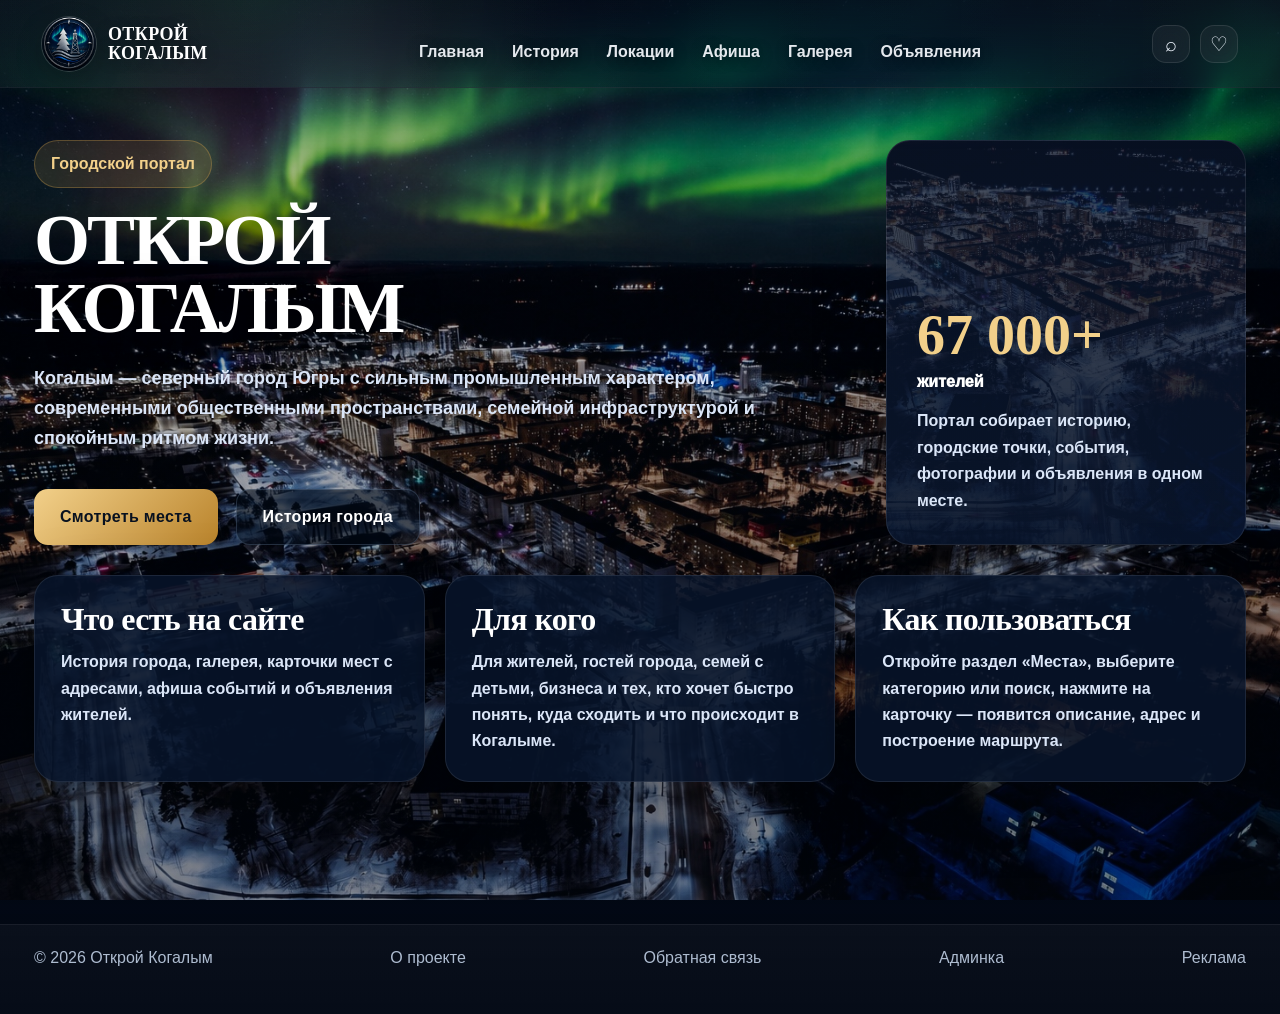
==== commit d89d621e: "Add files via upload" ====
--- a/about.html
+++ b/about.html
@@ -7,7 +7,7 @@
   <meta http-equiv="Expires" content="0">
   <meta name="viewport" content="width=device-width, initial-scale=1.0">
   <title>О городе — Открой Когалым</title>
-  <link rel="stylesheet" href="style.v7-hard.css?v=site_20260610_v29">
+  <link rel="stylesheet" href="style.v7-hard.css?v=site_20260610_v43_history_gallery">
 </head>
 <body>
 <header class="header">
@@ -17,9 +17,10 @@
   </a>
   <nav>
     <a href="index.html">Главная</a>
-    <a href="routes.html">Маршруты</a>
+    <a href="history.html">История</a>
     <a href="places.html">Локации</a>
     <a href="events.html">Афиша</a>
+    <a href="gallery.html">Галерея</a>
     <a href="announcements.html">Объявления</a>
   </nav>
   <div class="right-head">
@@ -36,20 +37,20 @@
       <p>Когалым — северный город Югры с сильным промышленным характером, современными общественными пространствами, семейной инфраструктурой и спокойным ритмом жизни.</p>
       <div class="actions">
         <a class="btn gold" href="places.html">Смотреть места</a>
-        <a class="btn dark" href="routes.html">Готовые маршруты</a>
+        <a class="btn dark" href="history.html">История города</a>
       </div>
     </div>
     <aside class="about-card">
       <b>67 000+</b>
       <span>жителей</span>
-      <p>Портал собирает полезные городские точки, события, маршруты и объявления в одном месте.</p>
+      <p>Портал собирает историю, городские точки, события, фотографии и объявления в одном месте.</p>
     </aside>
   </section>
 
   <section class="about-grid">
     <article>
       <h2>Что есть на сайте</h2>
-      <p>Маршруты для прогулок, карточки мест с адресами, телефонами и кнопками карты, афиша событий и объявления жителей.</p>
+      <p>История города, галерея, карточки мест с адресами, афиша событий и объявления жителей.</p>
     </article>
     <article>
       <h2>Для кого</h2>
@@ -69,6 +70,6 @@
   <a href="admin.html">Админка</a>
   <a href="announcements.html">Реклама</a>
 </footer>
-<script src="weather.js?v=site_20260610_v29"></script>
+<script src="weather.js?v=site_20260610_v43_history_gallery"></script>
 </body>
 </html>
--- a/style.v7-hard.css
+++ b/style.v7-hard.css
@@ -7371,3 +7371,445 @@
     grid-template-columns:1fr!important;
   }
 }
+
+
+/* ===== V43 HISTORY + GALLERY FROM V29 2026-06-11 ===== */
+.header nav{
+  gap:clamp(14px,2.2vw,28px)!important;
+}
+.header nav a{
+  white-space:nowrap!important;
+}
+.history-page,
+.gallery-page{
+  min-height:100vh!important;
+  padding:128px 28px 76px!important;
+  box-sizing:border-box!important;
+  color:#fff!important;
+  background:
+    radial-gradient(circle at 78% 8%,rgba(74,212,139,.16),transparent 32%),
+    radial-gradient(circle at 16% 22%,rgba(242,208,138,.10),transparent 30%),
+    linear-gradient(180deg,rgba(2,8,20,.22),rgba(2,8,20,.88) 62%,#020814 100%),
+    url("images/night.jpg") center top/cover fixed!important;
+}
+.history-hero,
+.gallery-hero{
+  width:min(1240px,100%)!important;
+  margin:0 auto 28px!important;
+  box-sizing:border-box!important;
+}
+.history-hero{
+  position:relative!important;
+  min-height:430px!important;
+  display:grid!important;
+  grid-template-columns:minmax(0,1fr) minmax(280px,380px)!important;
+  gap:28px!important;
+  align-items:stretch!important;
+}
+.history-hero__content,
+.history-hero__card,
+.gallery-hero{
+  border:1px solid rgba(255,255,255,.10)!important;
+  border-radius:30px!important;
+  background:linear-gradient(180deg,rgba(7,18,34,.82),rgba(7,18,34,.56))!important;
+  box-shadow:0 28px 78px rgba(0,0,0,.30)!important;
+  backdrop-filter:blur(16px)!important;
+  -webkit-backdrop-filter:blur(16px)!important;
+}
+.history-hero__content{
+  position:relative!important;
+  overflow:hidden!important;
+  padding:44px 46px!important;
+  background:
+    linear-gradient(90deg,rgba(7,18,34,.92),rgba(7,18,34,.58)),
+    url("images/places-v7/15-31-pokoritelyam-zapadnoy-sibiri-0088b2a4-v7-7f79ff9af4.jpg") center/cover!important;
+}
+.history-hero__content::before{
+  content:""!important;
+  position:absolute!important;
+  inset:-120px auto auto -140px!important;
+  width:440px!important;
+  height:440px!important;
+  border-radius:50%!important;
+  border:1px solid rgba(242,208,138,.22)!important;
+  box-shadow:34px 0 0 -1px rgba(242,208,138,.08),68px 0 0 -2px rgba(242,208,138,.06)!important;
+  pointer-events:none!important;
+}
+.history-hero__content > *,
+.history-hero__card > *{
+  position:relative!important;
+  z-index:1!important;
+}
+.history-kicker,
+.gallery-kicker{
+  display:inline-flex!important;
+  align-items:center!important;
+  width:max-content!important;
+  margin:0 0 18px!important;
+  padding:10px 15px!important;
+  border-radius:999px!important;
+  background:rgba(242,208,138,.12)!important;
+  border:1px solid rgba(242,208,138,.28)!important;
+  color:#f2d08a!important;
+  font:900 12px/1 Arial,Helvetica,sans-serif!important;
+  letter-spacing:.08em!important;
+  text-transform:uppercase!important;
+}
+.history-hero h1,
+.gallery-hero h1{
+  margin:0 0 18px!important;
+  font-family:Georgia,"Times New Roman",serif!important;
+  font-size:clamp(48px,6vw,86px)!important;
+  line-height:.92!important;
+  letter-spacing:-.05em!important;
+  text-transform:none!important;
+  color:#f7e3bf!important;
+  text-shadow:0 18px 44px rgba(0,0,0,.38)!important;
+}
+.history-hero p,
+.gallery-hero p{
+  max-width:760px!important;
+  margin:0!important;
+  color:#dbe6f8!important;
+  font:800 18px/1.6 Arial,Helvetica,sans-serif!important;
+}
+.history-actions{
+  display:flex!important;
+  flex-wrap:wrap!important;
+  gap:12px!important;
+  margin-top:28px!important;
+}
+.history-hero__card{
+  display:flex!important;
+  flex-direction:column!important;
+  justify-content:flex-end!important;
+  padding:34px!important;
+}
+.history-hero__card b{
+  color:#f2d08a!important;
+  font:900 76px/.9 Georgia,"Times New Roman",serif!important;
+  letter-spacing:-.06em!important;
+}
+.history-hero__card span{
+  margin:10px 0 16px!important;
+  color:#fff!important;
+  font:900 20px/1.2 Arial,Helvetica,sans-serif!important;
+}
+.history-hero__card p{
+  color:#cdd8e8!important;
+  font:700 15px/1.55 Arial,Helvetica,sans-serif!important;
+}
+.history-intro,
+.history-timeline,
+.history-photo-band,
+.history-sources,
+.gallery-grid{
+  width:min(1240px,100%)!important;
+  margin:0 auto 28px!important;
+}
+.history-intro{
+  display:grid!important;
+  grid-template-columns:repeat(3,minmax(0,1fr))!important;
+  gap:20px!important;
+}
+.history-intro article,
+.timeline-list article,
+.history-sources,
+.gallery-card{
+  border:1px solid rgba(255,255,255,.10)!important;
+  background:linear-gradient(180deg,rgba(13,24,40,.88),rgba(7,16,30,.94))!important;
+  box-shadow:0 22px 60px rgba(0,0,0,.25)!important;
+}
+.history-intro article{
+  border-radius:24px!important;
+  padding:26px!important;
+}
+.history-intro span{
+  color:#f2d08a!important;
+  font:900 13px/1 Arial,Helvetica,sans-serif!important;
+  letter-spacing:.10em!important;
+}
+.history-intro h2{
+  margin:12px 0 10px!important;
+  color:#fff!important;
+  font:800 28px/1.05 Georgia,"Times New Roman",serif!important;
+}
+.history-intro p{
+  margin:0!important;
+  color:#cdd8e8!important;
+  font:700 15px/1.55 Arial,Helvetica,sans-serif!important;
+}
+.history-section-head{
+  margin-bottom:18px!important;
+}
+.history-section-head h2{
+  margin:0 0 8px!important;
+  color:#fff!important;
+  font-family:Georgia,"Times New Roman",serif!important;
+  font-size:42px!important;
+  line-height:1!important;
+}
+.history-section-head p{
+  margin:0!important;
+  color:#aebcd0!important;
+}
+.timeline-list{
+  display:grid!important;
+  gap:16px!important;
+}
+.timeline-list article{
+  display:grid!important;
+  grid-template-columns:140px minmax(0,1fr)!important;
+  gap:22px!important;
+  border-radius:22px!important;
+  padding:24px!important;
+}
+.timeline-list time{
+  color:#f2d08a!important;
+  font:900 32px/.95 Georgia,"Times New Roman",serif!important;
+}
+.timeline-list h3{
+  margin:0 0 8px!important;
+  color:#fff!important;
+  font:900 22px/1.18 Arial,Helvetica,sans-serif!important;
+}
+.timeline-list p{
+  margin:0!important;
+  color:#cdd8e8!important;
+  font:700 15px/1.55 Arial,Helvetica,sans-serif!important;
+}
+.history-photo-band{
+  display:grid!important;
+  grid-template-columns:repeat(3,minmax(0,1fr))!important;
+  gap:20px!important;
+}
+.history-photo-band article{
+  min-height:250px!important;
+  position:relative!important;
+  overflow:hidden!important;
+  border-radius:26px!important;
+  padding:24px!important;
+  display:flex!important;
+  flex-direction:column!important;
+  justify-content:flex-end!important;
+  background-size:cover!important;
+  background-position:center!important;
+  border:1px solid rgba(255,255,255,.10)!important;
+  box-shadow:0 22px 60px rgba(0,0,0,.24)!important;
+}
+.history-photo-band article::before{
+  content:""!important;
+  position:absolute!important;
+  inset:0!important;
+  background:linear-gradient(180deg,rgba(2,8,20,.10),rgba(2,8,20,.82))!important;
+}
+.history-photo-band article > *{
+  position:relative!important;
+  z-index:1!important;
+}
+.history-photo-band span{
+  color:#f2d08a!important;
+  font:900 12px/1 Arial,Helvetica,sans-serif!important;
+  text-transform:uppercase!important;
+  letter-spacing:.08em!important;
+}
+.history-photo-band h3{
+  margin:8px 0 0!important;
+  color:#fff!important;
+  font:900 25px/1.1 Georgia,"Times New Roman",serif!important;
+}
+.history-sources{
+  border-radius:24px!important;
+  padding:28px!important;
+}
+.history-sources h2{
+  margin:0 0 8px!important;
+  color:#fff!important;
+  font:800 30px/1 Georgia,"Times New Roman",serif!important;
+}
+.history-sources p{
+  margin:0 0 16px!important;
+  color:#cdd8e8!important;
+}
+.history-sources div{
+  display:flex!important;
+  flex-wrap:wrap!important;
+  gap:10px!important;
+}
+.history-sources a{
+  display:inline-flex!important;
+  padding:12px 14px!important;
+  border-radius:999px!important;
+  background:rgba(242,208,138,.12)!important;
+  border:1px solid rgba(242,208,138,.24)!important;
+  color:#f2d08a!important;
+  text-decoration:none!important;
+  font-weight:900!important;
+}
+.gallery-hero{
+  position:relative!important;
+  overflow:hidden!important;
+  min-height:360px!important;
+  padding:52px!important;
+  background:
+    linear-gradient(90deg,rgba(7,18,34,.94),rgba(7,18,34,.50)),
+    url("images/places-collage-kogalym.png") center/cover!important;
+}
+.gallery-grid{
+  display:grid!important;
+  grid-template-columns:repeat(4,minmax(0,1fr))!important;
+  gap:18px!important;
+}
+.gallery-card{
+  position:relative!important;
+  min-height:300px!important;
+  padding:0!important;
+  border-radius:24px!important;
+  overflow:hidden!important;
+  cursor:pointer!important;
+  text-align:left!important;
+  color:#fff!important;
+  appearance:none!important;
+  font:inherit!important;
+}
+.gallery-card img{
+  width:100%!important;
+  height:100%!important;
+  display:block!important;
+  object-fit:cover!important;
+  object-position:center!important;
+  transition:transform .28s ease!important;
+}
+.gallery-card::after{
+  content:""!important;
+  position:absolute!important;
+  inset:0!important;
+  background:linear-gradient(180deg,rgba(2,8,20,0),rgba(2,8,20,.80))!important;
+}
+.gallery-card:hover img{
+  transform:scale(1.045)!important;
+}
+.gallery-card span,
+.gallery-card h3{
+  position:absolute!important;
+  z-index:2!important;
+  left:18px!important;
+  right:18px!important;
+}
+.gallery-card span{
+  bottom:58px!important;
+  width:max-content!important;
+  max-width:calc(100% - 36px)!important;
+  padding:8px 12px!important;
+  border-radius:999px!important;
+  color:#151007!important;
+  background:#f2d08a!important;
+  font:900 12px/1 Arial,Helvetica,sans-serif!important;
+}
+.gallery-card h3{
+  bottom:18px!important;
+  margin:0!important;
+  color:#fff!important;
+  font:900 22px/1.08 Georgia,"Times New Roman",serif!important;
+  text-shadow:0 2px 18px rgba(0,0,0,.55)!important;
+}
+.gallery-lightbox{
+  position:fixed!important;
+  inset:0!important;
+  z-index:99999!important;
+  display:none!important;
+  align-items:center!important;
+  justify-content:center!important;
+  padding:32px!important;
+  background:rgba(1,7,16,.88)!important;
+  backdrop-filter:blur(14px)!important;
+  -webkit-backdrop-filter:blur(14px)!important;
+}
+.gallery-lightbox.open{
+  display:flex!important;
+}
+.gallery-lightbox img{
+  max-width:min(1100px,92vw)!important;
+  max-height:78vh!important;
+  object-fit:contain!important;
+  border-radius:22px!important;
+  box-shadow:0 28px 90px rgba(0,0,0,.55)!important;
+}
+.gallery-lightbox > div{
+  position:absolute!important;
+  left:50%!important;
+  bottom:30px!important;
+  transform:translateX(-50%)!important;
+  display:flex!important;
+  gap:12px!important;
+  align-items:center!important;
+  padding:12px 16px!important;
+  border-radius:999px!important;
+  background:rgba(7,18,34,.82)!important;
+  border:1px solid rgba(255,255,255,.12)!important;
+  color:#fff!important;
+}
+.gallery-lightbox > div span{
+  color:#f2d08a!important;
+  font-weight:900!important;
+}
+.gallery-lightbox__close{
+  position:absolute!important;
+  right:24px!important;
+  top:24px!important;
+  width:48px!important;
+  height:48px!important;
+  border-radius:16px!important;
+  border:1px solid rgba(255,255,255,.18)!important;
+  background:rgba(7,18,34,.78)!important;
+  color:#fff!important;
+  font-size:34px!important;
+  line-height:1!important;
+  cursor:pointer!important;
+}
+.home-highlights{
+  grid-template-columns:repeat(4,minmax(0,1fr))!important;
+}
+.route-redirect-page .history-hero{
+  min-height:360px!important;
+}
+@media(max-width:1180px){
+  .gallery-grid,
+  .home-highlights{
+    grid-template-columns:repeat(2,minmax(0,1fr))!important;
+  }
+  .history-hero,
+  .history-intro,
+  .history-photo-band{
+    grid-template-columns:1fr!important;
+  }
+}
+@media(max-width:760px){
+  .history-page,
+  .gallery-page{
+    padding:110px 16px 52px!important;
+  }
+  .history-hero__content,
+  .history-hero__card,
+  .gallery-hero{
+    padding:26px!important;
+    border-radius:24px!important;
+  }
+  .history-hero{
+    min-height:0!important;
+  }
+  .history-hero__card b{
+    font-size:58px!important;
+  }
+  .timeline-list article{
+    grid-template-columns:1fr!important;
+    gap:10px!important;
+  }
+  .gallery-grid,
+  .home-highlights{
+    grid-template-columns:1fr!important;
+  }
+  .gallery-card{
+    min-height:260px!important;
+  }
+}
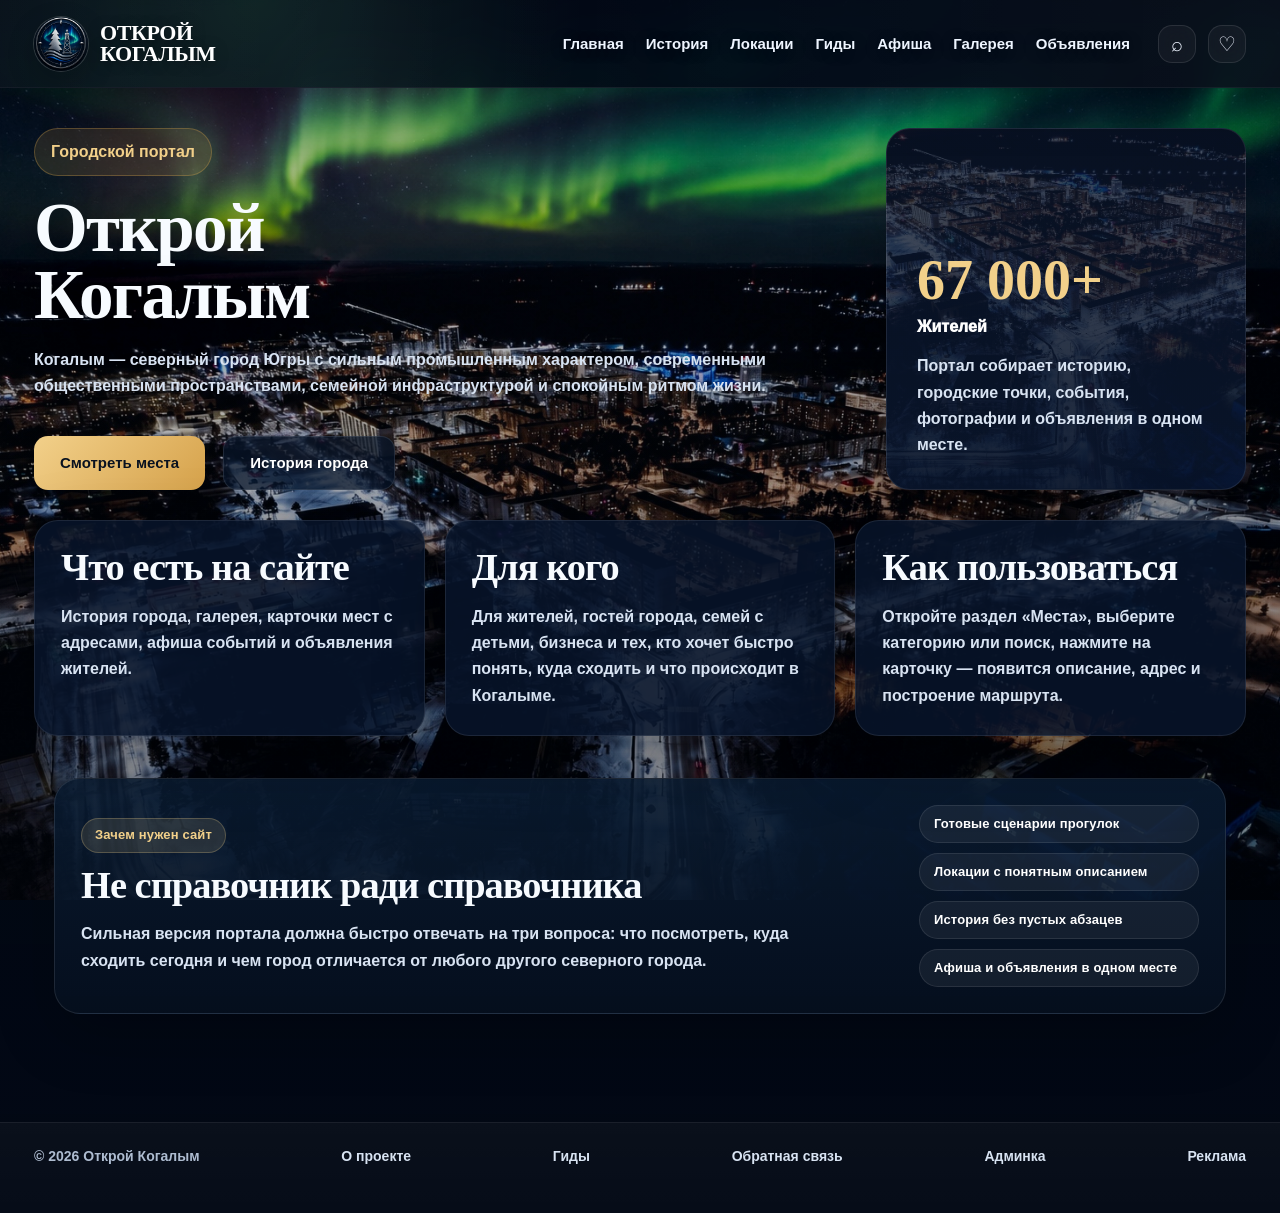
==== commit d260dc2a: "Add files via upload" ====
--- a/about.html
+++ b/about.html
@@ -7,7 +7,34 @@
   <meta http-equiv="Expires" content="0">
   <meta name="viewport" content="width=device-width, initial-scale=1.0">
   <title>О городе — Открой Когалым</title>
-  <link rel="stylesheet" href="style.v7-hard.css?v=site_20260610_v43_history_gallery">
+  <link rel="stylesheet" href="style.v7-hard.css?v=site_20260615_v59_final_recheck">
+
+<style id="v59-typography-fix">
+/* v59: final typography guard — removes leftover forced uppercase from older inline patches */
+.places-showcase-clean .places-eyebrow,
+.routes-v2-hero-clean .routes-v2-kicker,
+.events-hero-clean .events-kicker,
+.ann-top-clean .ann-kicker,
+.events-kicker,
+.today-label,
+.event-cat,
+.modal-content small,
+.guide-card span,
+.route-tag,
+.pulse-card b,
+.history-meaning article b,
+.map-point span,
+.event time small {
+  text-transform:none!important;
+  letter-spacing:.01em!important;
+  font-size:13px!important;
+}
+.event time small{
+  color:var(--site-gold,#f2d08a)!important;
+  font-weight:850!important;
+}
+</style>
+
 </head>
 <body>
 <header class="header">
@@ -19,6 +46,7 @@
     <a href="index.html">Главная</a>
     <a href="history.html">История</a>
     <a href="places.html">Локации</a>
+    <a href="routes.html">Гиды</a>
     <a href="events.html">Афиша</a>
     <a href="gallery.html">Галерея</a>
     <a href="announcements.html">Объявления</a>
@@ -42,7 +70,7 @@
     </div>
     <aside class="about-card">
       <b>67 000+</b>
-      <span>жителей</span>
+      <span>Жителей</span>
       <p>Портал собирает историю, городские точки, события, фотографии и объявления в одном месте.</p>
     </aside>
   </section>
@@ -61,15 +89,31 @@
       <p>Откройте раздел «Места», выберите категорию или поиск, нажмите на карточку — появится описание, адрес и построение маршрута.</p>
     </article>
   </section>
+
+  <section class="about-purpose">
+    <div>
+      <span class="section-kicker">Зачем нужен сайт</span>
+      <h2>Не справочник ради справочника</h2>
+      <p>Сильная версия портала должна быстро отвечать на три вопроса: что посмотреть, куда сходить сегодня и чем город отличается от любого другого северного города.</p>
+    </div>
+    <div class="purpose-list">
+      <span>Готовые сценарии прогулок</span>
+      <span>Локации с понятным описанием</span>
+      <span>История без пустых абзацев</span>
+      <span>Афиша и объявления в одном месте</span>
+    </div>
+  </section>
+
 </main>
 
 <footer>
   <span>© 2026 Открой Когалым</span>
   <a href="about.html">О проекте</a>
+  <a href="routes.html">Гиды</a>
   <a href="mailto:info@kogalym-portal.ru">Обратная связь</a>
   <a href="admin.html">Админка</a>
   <a href="announcements.html">Реклама</a>
 </footer>
-<script src="weather.js?v=site_20260610_v43_history_gallery"></script>
+<script src="weather.js?v=site_20260615_v59_final_recheck"></script>
 </body>
 </html>
--- a/style.v7-hard.css
+++ b/style.v7-hard.css
@@ -7813,3 +7813,691 @@
     min-height:260px!important;
   }
 }
+
+
+/* ===== V45 RICH HISTORY PAGE 2026-06-11 ===== */
+.history-page-rich .history-hero-rich{
+  grid-template-columns:minmax(0,1.25fr) minmax(300px,.75fr)!important;
+}
+.history-page-rich .history-hero__content{
+  min-height:500px!important;
+  display:flex!important;
+  flex-direction:column!important;
+  justify-content:flex-end!important;
+  background:
+    linear-gradient(90deg,rgba(4,11,22,.96) 0%,rgba(4,11,22,.74) 46%,rgba(4,11,22,.28) 100%),
+    linear-gradient(180deg,rgba(2,8,20,.06),rgba(2,8,20,.86)),
+    url("images/places-v7/15-31-pokoritelyam-zapadnoy-sibiri-0088b2a4-v7-7f79ff9af4.jpg") center/cover!important;
+}
+.history-page-rich .history-hero h1{
+  font-size:clamp(58px,7vw,104px)!important;
+  color:#f7e3bf!important;
+}
+.history-jubilee-card{
+  background:
+    radial-gradient(circle at 70% 16%,rgba(242,208,138,.18),transparent 34%),
+    linear-gradient(180deg,rgba(13,24,40,.94),rgba(7,16,30,.96))!important;
+}
+.history-jubilee-card b{
+  font-size:clamp(42px,4vw,66px)!important;
+  line-height:.9!important;
+}
+.history-fast-facts{
+  width:min(1240px,100%)!important;
+  margin:0 auto 28px!important;
+  display:grid!important;
+  grid-template-columns:repeat(4,minmax(0,1fr))!important;
+  gap:16px!important;
+}
+.history-fast-facts article{
+  min-height:178px!important;
+  padding:24px!important;
+  border-radius:24px!important;
+  border:1px solid rgba(255,255,255,.10)!important;
+  background:linear-gradient(180deg,rgba(13,24,40,.88),rgba(7,16,30,.94))!important;
+  box-shadow:0 20px 54px rgba(0,0,0,.24)!important;
+}
+.history-fast-facts b{
+  display:block!important;
+  margin:0 0 10px!important;
+  color:#f2d08a!important;
+  font:900 42px/.92 Georgia,"Times New Roman",serif!important;
+  letter-spacing:-.04em!important;
+}
+.history-fast-facts span{
+  display:block!important;
+  margin:0 0 10px!important;
+  color:#fff!important;
+  font:900 16px/1.2 Arial,Helvetica,sans-serif!important;
+}
+.history-fast-facts p{
+  margin:0!important;
+  color:#cdd8e8!important;
+  font:700 14px/1.5 Arial,Helvetica,sans-serif!important;
+}
+.history-story,
+.history-jubilee,
+.history-symbols{
+  width:min(1240px,100%)!important;
+  margin:0 auto 28px!important;
+}
+.history-story-grid{
+  display:grid!important;
+  grid-template-columns:repeat(3,minmax(0,1fr))!important;
+  gap:20px!important;
+}
+.history-story-grid article{
+  min-height:270px!important;
+  padding:28px!important;
+  border-radius:26px!important;
+  border:1px solid rgba(255,255,255,.10)!important;
+  background:
+    radial-gradient(circle at 20% 0%,rgba(242,208,138,.10),transparent 30%),
+    linear-gradient(180deg,rgba(13,24,40,.88),rgba(7,16,30,.94))!important;
+  box-shadow:0 22px 60px rgba(0,0,0,.24)!important;
+}
+.history-story-grid h3{
+  margin:0 0 14px!important;
+  color:#fff!important;
+  font:900 30px/1.05 Georgia,"Times New Roman",serif!important;
+}
+.history-story-grid p{
+  margin:0!important;
+  color:#dbe6f8!important;
+  font:700 16px/1.6 Arial,Helvetica,sans-serif!important;
+}
+.timeline-list-rich{
+  position:relative!important;
+  gap:14px!important;
+}
+.timeline-list-rich article{
+  grid-template-columns:160px minmax(0,1fr)!important;
+  border-radius:24px!important;
+  padding:26px!important;
+}
+.timeline-list-rich article.timeline-featured{
+  border-color:rgba(242,208,138,.42)!important;
+  background:
+    radial-gradient(circle at 88% 12%,rgba(242,208,138,.18),transparent 34%),
+    linear-gradient(180deg,rgba(29,27,18,.94),rgba(9,18,30,.96))!important;
+}
+.timeline-list-rich time{
+  font-size:36px!important;
+}
+.timeline-list-rich h3{
+  font-size:23px!important;
+}
+.timeline-list-rich p{
+  font-size:15.5px!important;
+}
+.history-jubilee{
+  display:grid!important;
+  grid-template-columns:minmax(0,.95fr) minmax(0,1.05fr)!important;
+  gap:22px!important;
+  align-items:stretch!important;
+}
+.history-jubilee__main,
+.history-jubilee__cards article{
+  border:1px solid rgba(255,255,255,.10)!important;
+  box-shadow:0 22px 60px rgba(0,0,0,.26)!important;
+}
+.history-jubilee__main{
+  min-height:420px!important;
+  padding:36px!important;
+  border-radius:30px!important;
+  display:flex!important;
+  flex-direction:column!important;
+  justify-content:flex-end!important;
+  background:
+    linear-gradient(90deg,rgba(4,11,22,.94),rgba(4,11,22,.52)),
+    url("images/places-v7/23-23-naberezhnaya-reki-ingu-yagun-6c998331-v7-8d6ebba43d.jpg") center/cover!important;
+}
+.history-jubilee__main h2{
+  margin:0 0 16px!important;
+  color:#f7e3bf!important;
+  font:900 clamp(42px,4.6vw,68px)/.95 Georgia,"Times New Roman",serif!important;
+  letter-spacing:-.04em!important;
+}
+.history-jubilee__main p{
+  margin:0!important;
+  color:#e7edf7!important;
+  font:800 17px/1.58 Arial,Helvetica,sans-serif!important;
+}
+.history-jubilee__tags{
+  display:flex!important;
+  flex-wrap:wrap!important;
+  gap:10px!important;
+  margin-top:22px!important;
+}
+.history-jubilee__tags span{
+  display:inline-flex!important;
+  padding:10px 13px!important;
+  border-radius:999px!important;
+  background:rgba(242,208,138,.13)!important;
+  border:1px solid rgba(242,208,138,.28)!important;
+  color:#f2d08a!important;
+  font:900 12px/1 Arial,Helvetica,sans-serif!important;
+}
+.history-jubilee__cards{
+  display:grid!important;
+  grid-template-columns:repeat(2,minmax(0,1fr))!important;
+  gap:16px!important;
+}
+.history-jubilee__cards article{
+  min-height:200px!important;
+  padding:24px!important;
+  border-radius:24px!important;
+  background:linear-gradient(180deg,rgba(13,24,40,.90),rgba(7,16,30,.96))!important;
+}
+.history-jubilee__cards b{
+  display:block!important;
+  margin:0 0 12px!important;
+  color:#f2d08a!important;
+  font:900 22px/1.15 Arial,Helvetica,sans-serif!important;
+}
+.history-jubilee__cards p{
+  margin:0!important;
+  color:#dbe6f8!important;
+  font:700 15px/1.55 Arial,Helvetica,sans-serif!important;
+}
+.history-symbols-grid{
+  display:grid!important;
+  grid-template-columns:repeat(4,minmax(0,1fr))!important;
+  gap:18px!important;
+}
+.history-symbols-grid article{
+  min-height:300px!important;
+  position:relative!important;
+  overflow:hidden!important;
+  border-radius:26px!important;
+  padding:24px!important;
+  display:flex!important;
+  flex-direction:column!important;
+  justify-content:flex-end!important;
+  background-size:cover!important;
+  background-position:center!important;
+  border:1px solid rgba(255,255,255,.10)!important;
+  box-shadow:0 22px 60px rgba(0,0,0,.24)!important;
+}
+.history-symbols-grid article::before{
+  content:""!important;
+  position:absolute!important;
+  inset:0!important;
+  background:linear-gradient(180deg,rgba(2,8,20,.08),rgba(2,8,20,.82))!important;
+}
+.history-symbols-grid article > *{
+  position:relative!important;
+  z-index:1!important;
+}
+.history-symbols-grid span{
+  color:#f2d08a!important;
+  font:900 12px/1 Arial,Helvetica,sans-serif!important;
+  text-transform:uppercase!important;
+  letter-spacing:.08em!important;
+}
+.history-symbols-grid h3{
+  margin:8px 0 0!important;
+  color:#fff!important;
+  font:900 24px/1.1 Georgia,"Times New Roman",serif!important;
+}
+@media(max-width:1180px){
+  .history-fast-facts,
+  .history-symbols-grid{
+    grid-template-columns:repeat(2,minmax(0,1fr))!important;
+  }
+  .history-story-grid,
+  .history-jubilee{
+    grid-template-columns:1fr!important;
+  }
+}
+@media(max-width:760px){
+  .history-page-rich .history-hero__content{
+    min-height:420px!important;
+  }
+  .history-fast-facts,
+  .history-symbols-grid,
+  .history-jubilee__cards{
+    grid-template-columns:1fr!important;
+  }
+  .history-story-grid{
+    grid-template-columns:1fr!important;
+  }
+  .timeline-list-rich article{
+    grid-template-columns:1fr!important;
+  }
+  .history-jubilee__main{
+    min-height:360px!important;
+    padding:26px!important;
+  }
+}
+
+
+/* ===== V56 RICHER CONTENT LAYER 2026-06-15 ===== */
+.section-kicker{
+  display:inline-flex;align-items:center;width:max-content;margin:0 0 12px;
+  padding:9px 13px;border-radius:999px;background:rgba(242,208,138,.12);
+  border:1px solid rgba(242,208,138,.24);color:#f2d08a;
+  font:900 12px/1 Arial,Helvetica,sans-serif;letter-spacing:.09em;text-transform:uppercase;
+}
+.city-guide-section,.city-pulse-section,.history-meaning,.gallery-story-section,.about-purpose,.routes-page{
+  width:min(1240px,calc(100% - 40px));margin:28px auto;box-sizing:border-box;
+}
+.guide-head{align-items:end;gap:18px}
+.guide-head h2{margin:0;font-size:clamp(28px,3vw,44px);line-height:1.05}
+.guide-head p{max-width:780px;margin:10px 0 0;color:#cbd7ea;line-height:1.6}
+.guide-cards{display:grid;grid-template-columns:repeat(4,minmax(0,1fr));gap:18px;margin-top:20px}
+.guide-card{
+  overflow:hidden;border-radius:26px;background:linear-gradient(180deg,rgba(10,28,50,.92),rgba(5,15,30,.98));
+  border:1px solid rgba(255,255,255,.08);box-shadow:0 24px 70px rgba(0,0,0,.18);
+}
+.guide-card img{width:100%;height:170px;object-fit:cover;display:block}
+.guide-card div{padding:20px}
+.guide-card span,.route-tag{display:inline-flex;margin-bottom:10px;color:#f2d08a;font-weight:900;font-size:12px;text-transform:uppercase;letter-spacing:.08em}
+.guide-card h3{margin:0 0 10px;font-size:24px;line-height:1.05}
+.guide-card p{margin:0 0 16px;color:#d9e3f2;line-height:1.5}
+.guide-card a{color:#f2d08a;font-weight:900;text-decoration:none}
+.today-badge:is(a){text-decoration:none;display:inline-flex;align-items:center}
+.city-pulse-section{display:grid;grid-template-columns:1.4fr repeat(3,1fr);gap:18px}
+.pulse-card,.history-meaning article,.gallery-story-section,.about-purpose{
+  border:1px solid rgba(255,255,255,.08);border-radius:26px;padding:26px;
+  background:linear-gradient(180deg,rgba(10,28,50,.88),rgba(5,15,30,.96));
+}
+.pulse-main h2,.history-meaning h2,.gallery-story-section h2,.about-purpose h2{font-size:clamp(28px,3vw,42px);line-height:1.05;margin:0 0 12px}
+.pulse-card b,.history-meaning article b{color:#f2d08a;font-size:14px;letter-spacing:.12em;text-transform:uppercase}
+.pulse-card h3,.history-meaning article h3{margin:12px 0 8px;font-size:22px;line-height:1.15}
+.pulse-card p,.history-meaning article p,.gallery-story-section p,.about-purpose p{color:#d5dfef;line-height:1.6;margin:0}
+.meaning-grid{display:grid;grid-template-columns:repeat(3,1fr);gap:18px;margin-top:18px}
+.gallery-story-section,.about-purpose{display:flex;align-items:center;justify-content:space-between;gap:24px}
+.gallery-story-section article,.about-purpose>div:first-child{max-width:760px}
+.purpose-list{display:grid;gap:10px;min-width:280px}
+.purpose-list span,.routes-hero-tags span{
+  display:inline-flex;align-items:center;min-height:38px;padding:0 14px;border-radius:999px;
+  background:rgba(255,255,255,.06);border:1px solid rgba(255,255,255,.09);color:#fff;font-weight:800;
+}
+.routes-hero-rich{
+  display:grid;grid-template-columns:minmax(0,1fr) 420px;gap:24px;align-items:stretch;
+  padding-top:100px;margin-bottom:28px;
+}
+.routes-hero-rich>div{
+  padding:34px;border-radius:30px;border:1px solid rgba(255,255,255,.08);
+  background:linear-gradient(180deg,rgba(7,18,34,.8),rgba(7,18,34,.58));
+  box-shadow:0 24px 70px rgba(0,0,0,.22);
+}
+.routes-hero-rich h1{font-size:clamp(48px,6vw,82px);line-height:.95;margin:0 0 16px}
+.routes-hero-rich p{font-size:18px;line-height:1.6;color:#dce7f6;max-width:820px;margin:0}
+.routes-hero-rich img{width:100%;height:100%;min-height:360px;object-fit:cover;border-radius:30px;border:1px solid rgba(255,255,255,.08)}
+.routes-hero-tags{display:flex;flex-wrap:wrap;gap:10px;margin-top:22px}
+.routes-rich-list{display:grid;gap:22px;margin-bottom:34px}
+.route-rich-card{
+  display:grid;grid-template-columns:360px minmax(0,1fr);overflow:hidden;border-radius:30px;
+  background:linear-gradient(180deg,rgba(8,25,46,.94),rgba(4,13,26,.98));
+  border:1px solid rgba(255,255,255,.08);box-shadow:0 24px 70px rgba(0,0,0,.18);
+}
+.route-rich-card>img{width:100%;height:100%;min-height:430px;object-fit:cover;display:block}
+.route-rich-body{padding:28px;display:flex;flex-direction:column;align-items:flex-start}
+.route-rich-body h2{font-size:clamp(28px,3vw,42px);line-height:1.05;margin:0 0 12px}
+.route-rich-body p{font-size:17px;line-height:1.6;color:#dce6f5;margin:0 0 16px}
+.route-rich-body ol{margin:0 0 22px;padding-left:20px;color:#dce6f5;line-height:1.7}
+.route-rich-body li{margin-bottom:6px}
+.route-rich-body .btn{margin-top:auto}
+@media(max-width:1100px){
+  .guide-cards{grid-template-columns:repeat(2,1fr)}
+  .city-pulse-section{grid-template-columns:1fr 1fr}
+  .routes-hero-rich{grid-template-columns:1fr}
+  .routes-hero-rich img{min-height:280px}
+}
+@media(max-width:760px){
+  .city-guide-section,.city-pulse-section,.history-meaning,.gallery-story-section,.about-purpose,.routes-page{width:calc(100% - 32px);margin:22px auto}
+  .guide-cards,.meaning-grid,.city-pulse-section{grid-template-columns:1fr}
+  .gallery-story-section,.about-purpose{display:block}
+  .gallery-story-section .btn{margin-top:18px}
+  .purpose-list{margin-top:18px;min-width:0}
+  .routes-hero-rich{padding-top:92px}
+  .routes-hero-rich>div{padding:24px;border-radius:24px}
+  .routes-hero-rich h1{font-size:42px}
+  .route-rich-card{grid-template-columns:1fr}
+  .route-rich-card>img{min-height:220px;height:220px}
+  .route-rich-body{padding:22px}
+}
+
+/* =====================================================================
+   V58 — unified typography, colors and history redesign
+   ===================================================================== */
+:root{
+  --site-bg:#020814;
+  --site-panel:rgba(8,22,42,.88);
+  --site-panel-2:rgba(12,28,50,.82);
+  --site-line:rgba(255,255,255,.10);
+  --site-line-strong:rgba(242,208,138,.30);
+  --site-gold:#f2d08a;
+  --site-gold-dark:#d6a24b;
+  --site-text:#f7fbff;
+  --site-muted:#d8e3f2;
+  --site-soft:#aebcd0;
+}
+
+html{scroll-behavior:smooth;}
+body{
+  font-family:Arial,Helvetica,sans-serif!important;
+  font-size:16px!important;
+  line-height:1.6!important;
+  color:var(--site-text)!important;
+  background:var(--site-bg)!important;
+  -webkit-font-smoothing:antialiased;
+  text-rendering:optimizeLegibility;
+}
+body::before{
+  background:
+    linear-gradient(180deg,rgba(2,8,20,.72) 0%,rgba(2,8,20,.92) 54%,#020814 100%),
+    url("images/hero.jpg") center/cover fixed!important;
+}
+
+.header{
+  position:fixed!important;
+  top:0!important;
+  left:0!important;
+  right:0!important;
+  min-height:88px!important;
+  height:auto!important;
+  padding:16px 34px!important;
+  display:flex!important;
+  align-items:center!important;
+  gap:28px!important;
+  background:rgba(2,8,20,.86)!important;
+  border-bottom:1px solid rgba(255,255,255,.08)!important;
+  backdrop-filter:blur(16px)!important;
+  box-shadow:0 18px 50px rgba(0,0,0,.22)!important;
+  z-index:1000!important;
+}
+.brand{gap:12px!important;min-width:230px!important;}
+.brand img{width:54px!important;height:54px!important;border-radius:50%!important;object-fit:cover!important;}
+.brand span{
+  font-family:Georgia,"Times New Roman",serif!important;
+  font-size:22px!important;
+  line-height:.92!important;
+  font-weight:800!important;
+  letter-spacing:-.02em!important;
+  color:#fff!important;
+}
+.header nav{display:flex!important;align-items:center!important;justify-content:flex-end!important;gap:22px!important;margin-left:auto!important;}
+.header nav a{
+  padding:10px 0!important;
+  font-family:Arial,Helvetica,sans-serif!important;
+  font-size:15px!important;
+  line-height:1!important;
+  font-weight:800!important;
+  letter-spacing:0!important;
+  text-transform:none!important;
+  color:#eef5ff!important;
+  border-bottom:0!important;
+}
+.header nav a.active,.header nav a:hover{color:var(--site-gold)!important;}
+.header nav a.active::after{bottom:-5px!important;height:2px!important;background:var(--site-gold)!important;}
+.right-head{margin-left:0!important;gap:12px!important;}
+.icon{font-size:18px!important;color:#edf4ff!important;}
+
+h1,h2,h3,
+.page-shell h1,.page-shell h2,
+.routes-page h1,.routes-page h2,
+.places-page h1,.places-page h2,
+.events-page h1,.events-page h2,
+.announcements-page h1,.announcements-page h2,
+.ann-page h1,.ann-page h2,
+.ann-item h2,.ann-side h2,
+.cards h3,.city h2,.section-head h2,
+.guide-head h2,.guide-card h3,.pulse-main h2,.pulse-card h3,.about-purpose h2,.gallery-story-section h2,
+.route-rich-body h2,.routes-hero-rich h1{
+  font-family:Georgia,"Times New Roman",serif!important;
+  font-weight:800!important;
+  letter-spacing:-.025em!important;
+  color:var(--site-text)!important;
+  text-transform:none!important;
+}
+h1,.page-shell h1,.routes-page h1,.places-page h1,.events-page h1,.announcements-page h1,.ann-page h1,.routes-hero-rich h1{
+  font-size:clamp(44px,5.4vw,72px)!important;
+  line-height:.98!important;
+  margin:0 0 18px!important;
+}
+h2,.page-shell h2,.routes-page h2,.places-page h2,.events-page h2,.announcements-page h2,.ann-page h2,.section-head h2,.guide-head h2,.pulse-main h2,.about-purpose h2,.gallery-story-section h2{
+  font-size:clamp(30px,3vw,44px)!important;
+  line-height:1.06!important;
+  margin:0 0 16px!important;
+}
+h3,.cards h3,.guide-card h3,.pulse-card h3,.ann-item h2{
+  font-size:clamp(21px,2vw,28px)!important;
+  line-height:1.14!important;
+  margin:0 0 10px!important;
+}
+p,.page-shell p,.routes-page p,.places-page p,.events-page p,.announcements-page p,.ann-page p,.guide-card p,.pulse-card p,.route-rich-body p,.about-purpose p,.gallery-story-section p{
+  font-family:Arial,Helvetica,sans-serif!important;
+  font-size:16px!important;
+  line-height:1.65!important;
+  font-weight:600!important;
+  letter-spacing:0!important;
+  color:var(--site-muted)!important;
+  text-transform:none!important;
+}
+
+.section-kicker,.history-kicker,.ann-badge,.route-tag,.guide-card span,.pulse-card b,.routes-hero-tags span,.history-v58-tags span,
+.today-badge,.ann-cat,.ann-meta,.ann-price span,.purpose-list span{
+  font-family:Arial,Helvetica,sans-serif!important;
+  font-size:13px!important;
+  line-height:1.1!important;
+  font-weight:850!important;
+  letter-spacing:.01em!important;
+  text-transform:none!important;
+}
+.section-kicker,.history-kicker,.ann-badge,.route-tag,.guide-card span,.pulse-card b{
+  color:var(--site-gold)!important;
+  background:rgba(242,208,138,.12)!important;
+  border:1px solid rgba(242,208,138,.24)!important;
+  border-radius:999px!important;
+  padding:9px 13px!important;
+}
+
+.btn,button,a.btn,.gold,.dark,.ann-add-btn,.ann-modal-phone,.ann-phone-btn{
+  font-family:Arial,Helvetica,sans-serif!important;
+  font-size:15px!important;
+  font-weight:850!important;
+  letter-spacing:0!important;
+  text-transform:none!important;
+  border-radius:14px!important;
+}
+.gold,.ann-add-btn{background:linear-gradient(135deg,var(--site-gold),var(--site-gold-dark))!important;color:#08111f!important;}
+.dark{background:rgba(8,22,42,.72)!important;color:#fff!important;border:1px solid var(--site-line)!important;}
+
+.panel,.card,.route-card,.route-rich-card,.guide-card,.pulse-card,.about-purpose,.gallery-story-section,.ann-item,.ann-side,.event-card,.hero-event,.admin-card,.week-place{
+  background:linear-gradient(180deg,rgba(10,28,50,.88),rgba(5,15,30,.96))!important;
+  border:1px solid var(--site-line)!important;
+  box-shadow:0 22px 60px rgba(0,0,0,.22)!important;
+}
+
+.page-shell,.routes-page,.places-page,.events-page,.announcements-page,.ann-page{
+  padding-top:128px!important;
+}
+
+footer{
+  max-width:1500px!important;
+  margin:0 auto!important;
+  padding:24px 34px 46px!important;
+  display:flex!important;
+  align-items:center!important;
+  justify-content:space-between!important;
+  gap:24px!important;
+  color:var(--site-soft)!important;
+  font:700 14px/1.4 Arial,Helvetica,sans-serif!important;
+}
+footer nav,.footer-links{display:flex!important;gap:18px!important;flex-wrap:wrap!important;}
+footer a{color:var(--site-muted)!important;text-transform:none!important;}
+footer a:hover{color:var(--site-gold)!important;}
+
+/* History page V58 */
+.history-v58{
+  width:min(1500px,calc(100% - 68px));
+  margin:0 auto;
+  padding:128px 0 74px;
+}
+.history-v58 section{margin:0 0 28px!important;}
+.history-v58-hero{
+  display:grid;
+  grid-template-columns:minmax(0,1.05fr) minmax(380px,.72fr);
+  gap:24px;
+  align-items:stretch;
+}
+.history-v58-hero__text,
+.history-v58-hero__photo,
+.history-v58-story,
+.history-v58-timeline,
+.history-v58-jubilee,
+.history-v58-symbols,
+.history-v58-sources{
+  border:1px solid var(--site-line);
+  border-radius:30px;
+  overflow:hidden;
+  background:linear-gradient(180deg,rgba(10,28,50,.88),rgba(5,15,30,.96));
+  box-shadow:0 26px 74px rgba(0,0,0,.24);
+}
+.history-v58-hero__text{
+  min-height:520px;
+  padding:42px;
+  display:flex;
+  flex-direction:column;
+  justify-content:flex-end;
+  position:relative;
+  background:
+    radial-gradient(circle at 15% 14%,rgba(242,208,138,.16),transparent 34%),
+    linear-gradient(180deg,rgba(8,24,46,.92),rgba(3,12,24,.98));
+}
+.history-v58-hero__text::before{
+  content:"";
+  position:absolute;
+  inset:24px;
+  border:1px solid rgba(242,208,138,.15);
+  border-radius:24px;
+  pointer-events:none;
+}
+.history-v58-hero__text>*{position:relative;z-index:1;}
+.history-v58-hero h1{
+  max-width:900px;
+  font-size:clamp(48px,5.8vw,86px)!important;
+  line-height:.94!important;
+  margin:18px 0 22px!important;
+}
+.history-v58-hero p{max-width:820px;font-size:18px!important;line-height:1.62!important;margin:0!important;}
+.history-v58-actions{display:flex;gap:14px;flex-wrap:wrap;margin-top:30px;}
+.history-v58-hero__photo{position:relative;min-height:520px;}
+.history-v58-hero__photo img{width:100%;height:100%;object-fit:cover;display:block;filter:saturate(1.04) brightness(.82);}
+.history-v58-hero__photo::after{content:"";position:absolute;inset:0;background:linear-gradient(180deg,transparent 40%,rgba(2,8,20,.88));}
+.history-v58-hero__photo div{position:absolute;left:24px;right:24px;bottom:24px;z-index:2;padding:22px;border-radius:22px;background:rgba(2,8,20,.62);border:1px solid rgba(255,255,255,.12);backdrop-filter:blur(12px);}
+.history-v58-hero__photo b{display:block;color:var(--site-gold);font:900 38px/1 Georgia,"Times New Roman",serif;letter-spacing:-.03em;}
+.history-v58-hero__photo span{display:block;margin-top:8px;color:#fff;font:800 16px/1.35 Arial,Helvetica,sans-serif;text-transform:none;}
+
+.history-v58-facts{display:grid;grid-template-columns:repeat(4,minmax(0,1fr));gap:18px;}
+.history-v58-facts article{
+  padding:24px;
+  border-radius:24px;
+  border:1px solid var(--site-line);
+  background:linear-gradient(180deg,rgba(10,28,50,.82),rgba(5,15,30,.96));
+  box-shadow:0 20px 54px rgba(0,0,0,.18);
+}
+.history-v58-facts b{display:block;color:var(--site-gold);font:900 38px/1 Georgia,"Times New Roman",serif;letter-spacing:-.03em;margin:0 0 10px;}
+.history-v58-facts span{display:block;color:#fff;font:850 17px/1.25 Arial,Helvetica,sans-serif;margin:0 0 8px;text-transform:none;}
+.history-v58-facts p{margin:0!important;font-size:15px!important;line-height:1.55!important;color:var(--site-muted)!important;}
+
+.history-v58-story,.history-v58-timeline,.history-v58-symbols,.history-v58-sources{padding:34px;}
+.history-v58-section-head{display:flex;align-items:flex-end;justify-content:space-between;gap:24px;margin:0 0 24px;}
+.history-v58-section-head h2{max-width:760px;margin:10px 0 0!important;}
+.history-v58-section-head p{max-width:610px;margin:0!important;}
+.history-v58-story-grid{display:grid;grid-template-columns:repeat(3,minmax(0,1fr));gap:18px;}
+.history-v58-story-grid article{
+  min-height:230px;
+  padding:26px;
+  border-radius:24px;
+  border:1px solid var(--site-line);
+  background:rgba(255,255,255,.045);
+}
+.history-v58-story-grid span{display:inline-flex;color:var(--site-gold);font:900 13px/1 Arial,Helvetica,sans-serif;margin-bottom:42px;}
+.history-v58-story-grid h3{font-size:28px!important;margin:0 0 12px!important;}
+.history-v58-story-grid p{margin:0!important;font-size:16px!important;}
+
+.history-v58-line{display:grid;gap:14px;position:relative;}
+.history-v58-line article{
+  display:grid;
+  grid-template-columns:140px minmax(0,1fr);
+  gap:24px;
+  padding:24px;
+  border-radius:24px;
+  border:1px solid var(--site-line);
+  background:rgba(255,255,255,.045);
+}
+.history-v58-line article.is-featured{border-color:var(--site-line-strong);background:linear-gradient(180deg,rgba(45,35,18,.68),rgba(8,20,36,.94));}
+.history-v58-line time{color:var(--site-gold);font:900 32px/1 Georgia,"Times New Roman",serif;letter-spacing:-.025em;}
+.history-v58-line h3{font-size:24px!important;margin:0 0 8px!important;}
+.history-v58-line p{margin:0!important;font-size:15.5px!important;line-height:1.58!important;}
+
+.history-v58-jubilee{display:grid;grid-template-columns:minmax(360px,.82fr) minmax(0,1fr);gap:0;padding:0!important;}
+.history-v58-jubilee__photo{min-height:420px;}
+.history-v58-jubilee__photo img{width:100%;height:100%;object-fit:cover;display:block;filter:brightness(.84) saturate(1.06);}
+.history-v58-jubilee__text{padding:38px;display:flex;flex-direction:column;justify-content:center;}
+.history-v58-jubilee__text h2{font-size:clamp(38px,4vw,62px)!important;line-height:.98!important;margin:16px 0!important;}
+.history-v58-jubilee__text p{font-size:17px!important;margin:0!important;}
+.history-v58-tags{display:flex;gap:10px;flex-wrap:wrap;margin-top:24px;}
+.history-v58-tags span{display:inline-flex;padding:10px 14px;border-radius:999px;background:rgba(242,208,138,.12);border:1px solid rgba(242,208,138,.24);color:var(--site-gold);}
+
+.history-v58-symbol-grid{display:grid;grid-template-columns:repeat(4,minmax(0,1fr));gap:18px;}
+.history-v58-symbol-grid a{
+  min-height:310px;
+  position:relative;
+  overflow:hidden;
+  border-radius:26px;
+  padding:24px;
+  display:flex;
+  flex-direction:column;
+  justify-content:flex-end;
+  background-size:cover;
+  background-position:center;
+  border:1px solid var(--site-line);
+  box-shadow:0 22px 60px rgba(0,0,0,.20);
+}
+.history-v58-symbol-grid a::before{content:"";position:absolute;inset:0;background:linear-gradient(180deg,rgba(2,8,20,.05),rgba(2,8,20,.86));}
+.history-v58-symbol-grid a>*{position:relative;z-index:1;}
+.history-v58-symbol-grid span{color:var(--site-gold);font:850 13px/1 Arial,Helvetica,sans-serif;margin-bottom:8px;text-transform:none;}
+.history-v58-symbol-grid h3{font-size:25px!important;margin:0!important;}
+.history-v58-sources h2{font-size:34px!important;margin:0 0 12px!important;}
+.history-v58-sources p{max-width:900px;margin:0 0 18px!important;font-size:15.5px!important;}
+.history-v58-sources div{display:flex;gap:10px;flex-wrap:wrap;}
+.history-v58-sources a{display:inline-flex;padding:10px 13px;border-radius:999px;background:rgba(255,255,255,.06);border:1px solid var(--site-line);color:var(--site-muted);font:800 13px/1 Arial,Helvetica,sans-serif;}
+.history-v58-sources a:hover{color:var(--site-gold);border-color:var(--site-line-strong);}
+
+@media(max-width:1180px){
+  .header{padding:16px 20px!important;gap:18px!important;}
+  .brand{min-width:auto!important;}
+  .header nav{gap:14px!important;}
+  .header nav a{font-size:14px!important;}
+  .history-v58-hero,.history-v58-jubilee{grid-template-columns:1fr;}
+  .history-v58-facts,.history-v58-symbol-grid{grid-template-columns:repeat(2,minmax(0,1fr));}
+  .history-v58-story-grid{grid-template-columns:1fr;}
+  .history-v58-section-head{display:block;}
+  .history-v58-section-head p{margin-top:10px!important;}
+}
+@media(max-width:760px){
+  .header{position:relative!important;padding:16px!important;}
+  .header nav{width:100%;justify-content:flex-start!important;overflow-x:auto;padding-bottom:6px!important;}
+  .right-head{display:none!important;}
+  body::before{background:linear-gradient(180deg,rgba(2,8,20,.84),#020814),url("images/hero.jpg") center/cover fixed!important;}
+  h1,.page-shell h1,.routes-page h1,.places-page h1,.events-page h1,.announcements-page h1,.ann-page h1,.routes-hero-rich h1{font-size:42px!important;}
+  h2,.page-shell h2,.routes-page h2,.places-page h2,.events-page h2,.announcements-page h2,.ann-page h2,.section-head h2{font-size:30px!important;}
+  .page-shell,.routes-page,.places-page,.events-page,.announcements-page,.ann-page{padding-top:34px!important;}
+  .history-v58{width:calc(100% - 28px);padding:28px 0 54px;}
+  .history-v58-hero__text{min-height:auto;padding:26px;}
+  .history-v58-hero h1{font-size:42px!important;}
+  .history-v58-hero__photo{min-height:310px;}
+  .history-v58-facts,.history-v58-symbol-grid{grid-template-columns:1fr;}
+  .history-v58-story,.history-v58-timeline,.history-v58-symbols,.history-v58-sources{padding:24px;}
+  .history-v58-line article{grid-template-columns:1fr;gap:10px;padding:20px;}
+  .history-v58-jubilee__photo{min-height:260px;}
+  .history-v58-jubilee__text{padding:26px;}
+  .history-v58-symbol-grid a{min-height:240px;}
+  footer{display:block!important;padding:24px 16px 42px!important;}
+  footer nav{margin-top:12px!important;}
+}
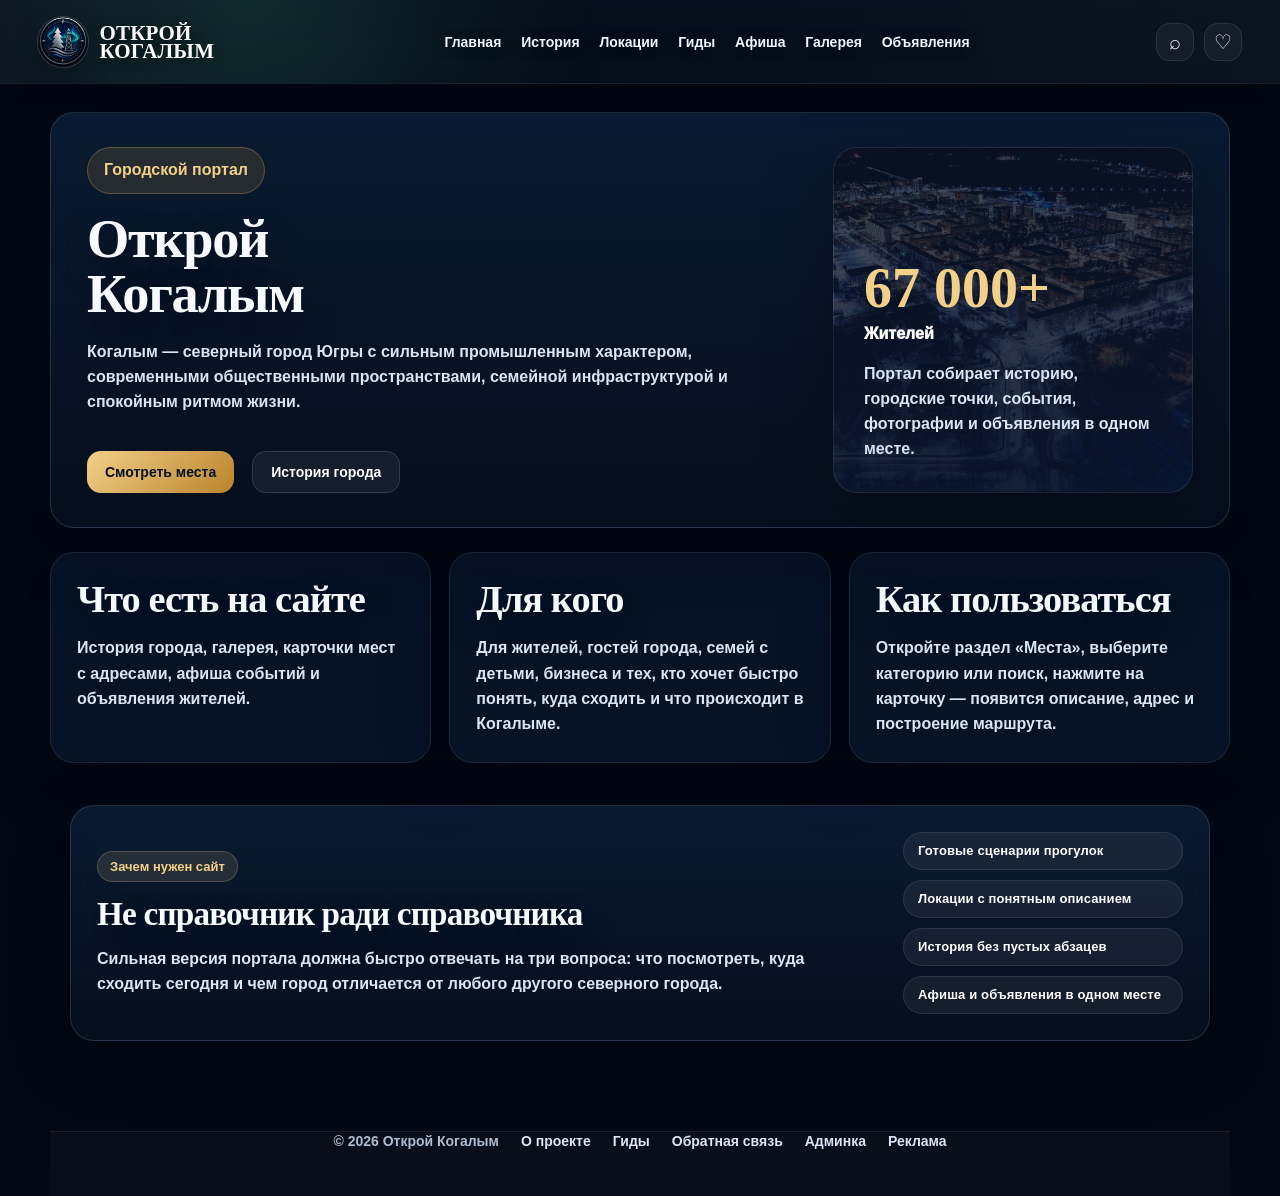
==== commit 9d05a8ec: "Add files via upload" ====
--- a/about.html
+++ b/about.html
@@ -7,7 +7,7 @@
   <meta http-equiv="Expires" content="0">
   <meta name="viewport" content="width=device-width, initial-scale=1.0">
   <title>О городе — Открой Когалым</title>
-  <link rel="stylesheet" href="style.v7-hard.css?v=site_20260615_v59_final_recheck">
+  <link rel="stylesheet" href="style.v7-hard.css?v=site_20260615_v60_hard_visual_fix">
 
 <style id="v59-typography-fix">
 /* v59: final typography guard — removes leftover forced uppercase from older inline patches */
@@ -35,6 +35,7 @@
 }
 </style>
 
+  <link rel="stylesheet" href="repair-v60.css?v=site_20260615_v60_hard_visual_fix" />
 </head>
 <body>
 <header class="header">
@@ -114,6 +115,6 @@
   <a href="admin.html">Админка</a>
   <a href="announcements.html">Реклама</a>
 </footer>
-<script src="weather.js?v=site_20260615_v59_final_recheck"></script>
+<script src="weather.js?v=site_20260615_v60_hard_visual_fix"></script>
 </body>
 </html>
--- a/repair-v60.css
+++ b/repair-v60.css
@@ -0,0 +1,509 @@
+/* ===== V60 HARD VISUAL REPAIR: one layout, one background, one typography ===== */
+:root{
+  --v60-bg:#020814;
+  --v60-panel:rgba(8,22,42,.82);
+  --v60-panel-strong:rgba(6,17,32,.93);
+  --v60-line:rgba(210,229,255,.14);
+  --v60-line-strong:rgba(242,208,138,.34);
+  --v60-gold:#f2d08a;
+  --v60-gold-dark:#b9832b;
+  --v60-text:#f7fbff;
+  --v60-muted:#d9e5f7;
+  --v60-soft:#aebcd0;
+  --v60-width:1180px;
+  --v60-page-x:48px;
+}
+html{min-height:100%!important;background:var(--v60-bg)!important;overflow-x:hidden!important;scroll-behavior:smooth!important;}
+body{
+  min-height:100%!important;
+  margin:0!important;
+  overflow-x:hidden!important;
+  background:var(--v60-bg)!important;
+  color:var(--v60-text)!important;
+  font-family:Arial,Helvetica,sans-serif!important;
+  font-size:16px!important;
+  line-height:1.55!important;
+}
+body::before{
+  content:""!important;
+  position:fixed!important;
+  inset:0!important;
+  z-index:-3!important;
+  pointer-events:none!important;
+  background:
+    linear-gradient(90deg,rgba(2,8,20,.82) 0%,rgba(2,8,20,.56) 46%,rgba(2,8,20,.78) 100%),
+    linear-gradient(180deg,rgba(2,8,20,.14) 0%,rgba(2,8,20,.52) 58%,#020814 100%),
+    url("images/hero.jpg") center center/cover no-repeat fixed!important;
+}
+body::after{
+  content:""!important;
+  position:fixed!important;
+  inset:0!important;
+  z-index:-2!important;
+  pointer-events:none!important;
+  background:
+    radial-gradient(circle at 50% 0%,rgba(62,224,128,.18),transparent 27%),
+    radial-gradient(circle at 12% 18%,rgba(242,208,138,.08),transparent 24%)!important;
+}
+body.modal-open{overflow:hidden!important;}
+
+/* Stable header */
+body .header{
+  position:fixed!important;
+  top:0!important;
+  left:0!important;
+  right:0!important;
+  width:100%!important;
+  height:84px!important;
+  min-height:84px!important;
+  padding:0 clamp(22px,3vw,44px)!important;
+  display:grid!important;
+  grid-template-columns:220px minmax(0,1fr) 86px!important;
+  align-items:center!important;
+  gap:18px!important;
+  box-sizing:border-box!important;
+  background:linear-gradient(180deg,rgba(4,14,28,.93),rgba(4,14,28,.80))!important;
+  border-bottom:1px solid rgba(255,255,255,.08)!important;
+  backdrop-filter:blur(16px)!important;
+  -webkit-backdrop-filter:blur(16px)!important;
+  z-index:1000!important;
+  box-shadow:0 12px 34px rgba(0,0,0,.20)!important;
+}
+body .brand{
+  width:220px!important;
+  min-width:0!important;
+  display:flex!important;
+  align-items:center!important;
+  gap:11px!important;
+  color:#fff!important;
+  text-decoration:none!important;
+  flex-shrink:0!important;
+}
+body .brand img{
+  width:50px!important;
+  height:50px!important;
+  min-width:50px!important;
+  object-fit:contain!important;
+  border-radius:50%!important;
+}
+body .brand span{
+  font-family:Georgia,"Times New Roman",serif!important;
+  font-size:21px!important;
+  line-height:.88!important;
+  font-weight:900!important;
+  letter-spacing:.01em!important;
+  color:#fff!important;
+  text-transform:uppercase!important;
+  white-space:nowrap!important;
+}
+body .header nav{
+  min-width:0!important;
+  width:100%!important;
+  max-width:760px!important;
+  margin:0 auto!important;
+  padding:0!important;
+  display:flex!important;
+  align-items:center!important;
+  justify-content:center!important;
+  gap:clamp(12px,1.55vw,24px)!important;
+  flex-wrap:nowrap!important;
+  overflow:visible!important;
+}
+body .header nav a{
+  display:inline-flex!important;
+  align-items:center!important;
+  justify-content:center!important;
+  height:84px!important;
+  padding:0!important;
+  margin:0!important;
+  border:0!important;
+  position:relative!important;
+  color:#f2f7ff!important;
+  font-family:Arial,Helvetica,sans-serif!important;
+  font-size:14px!important;
+  line-height:1!important;
+  font-weight:850!important;
+  letter-spacing:0!important;
+  text-transform:none!important;
+  text-decoration:none!important;
+  white-space:nowrap!important;
+}
+body .header nav a.active,
+body .header nav a:hover{color:var(--v60-gold)!important;}
+body .header nav a::after{content:none!important;}
+body .header nav a.active::after{
+  content:""!important;
+  position:absolute!important;
+  left:0!important;
+  right:0!important;
+  bottom:18px!important;
+  width:auto!important;
+  height:3px!important;
+  border-radius:999px!important;
+  background:var(--v60-gold)!important;
+}
+body .right-head{
+  width:86px!important;
+  margin:0!important;
+  display:flex!important;
+  justify-content:flex-end!important;
+  align-items:center!important;
+  gap:10px!important;
+  flex-shrink:0!important;
+}
+body .icon{
+  width:34px!important;
+  height:34px!important;
+  min-width:34px!important;
+  display:grid!important;
+  place-items:center!important;
+  border-radius:50%!important;
+  background:rgba(255,255,255,.065)!important;
+  border:1px solid rgba(255,255,255,.09)!important;
+  color:#fff!important;
+  font-size:16px!important;
+  line-height:1!important;
+}
+
+/* Page frame */
+body > main{
+  width:min(var(--v60-width),calc(100% - var(--v60-page-x)))!important;
+  max-width:var(--v60-width)!important;
+  margin:0 auto!important;
+  padding:112px 0 62px!important;
+  box-sizing:border-box!important;
+  min-height:calc(100vh - 80px)!important;
+  background:transparent!important;
+}
+body > main.page-shell,
+body > main.routes-page,
+body > main.places-page,
+body > main.events-page,
+body > main.gallery-page,
+body > main.ann-page,
+body > main.about-page,
+body > main.admin-page,
+body > main.history-v58{
+  width:min(var(--v60-width),calc(100% - var(--v60-page-x)))!important;
+  max-width:var(--v60-width)!important;
+  margin:0 auto!important;
+  padding:112px 0 62px!important;
+}
+.events-shell,.ann-container{
+  width:100%!important;
+  max-width:100%!important;
+  margin:0!important;
+  padding:0!important;
+  box-sizing:border-box!important;
+}
+
+/* Typography reset */
+h1,h2,h3,
+.page-shell h1,.page-shell h2,.page-shell h3,
+.hero-clean h1,.history-v58 h1,.history-v58 h2,.history-v58 h3,
+.places-showcase-clean h1,.places-showcase-clean h2,
+.routes-hero-rich h1,.route-rich-body h2,
+.events-hero-clean h1,.events-hero-clean h2,
+.gallery-hero h1,.gallery-story-section h2,
+.ann-top-clean h1,.ann-side h2,
+.about-hero h1,.about-purpose h2,
+.admin-hero h1{
+  font-family:Georgia,"Times New Roman",serif!important;
+  font-weight:850!important;
+  letter-spacing:-.025em!important;
+  text-transform:none!important;
+  color:var(--v60-text)!important;
+  text-shadow:0 12px 34px rgba(0,0,0,.36)!important;
+}
+h1,.hero-clean h1,.history-v58 h1,.places-showcase-clean h1,.routes-hero-rich h1,.events-hero-clean h1,.gallery-hero h1,.ann-top-clean h1,.about-hero h1,.admin-hero h1{
+  font-size:clamp(42px,4.25vw,62px)!important;
+  line-height:1.02!important;
+  margin:0 0 16px!important;
+}
+h2,.places-showcase-clean h2,.route-rich-body h2,.history-v58 h2,.section-head h2,.guide-head h2,.pulse-main h2,.gallery-story-section h2,.about-purpose h2,.ann-side h2{
+  font-size:clamp(26px,2.6vw,38px)!important;
+  line-height:1.08!important;
+  margin:0 0 14px!important;
+}
+h3,.cards h3,.guide-card h3,.pulse-card h3,.gallery-card h3,.history-v58 h3,.event-body h2,.place-body h2,.ann-item h2{
+  font-size:clamp(20px,1.75vw,26px)!important;
+  line-height:1.16!important;
+  margin:0 0 9px!important;
+}
+p,.lead,.page-shell p,.hero-clean .lead,.history-v58 p,.places-showcase__lead,.events-lead,.routes-page p,.gallery-page p,.ann-page p,.about-page p,.admin-page p,.place-body p,.event-body p,.route-rich-body p{
+  font-family:Arial,Helvetica,sans-serif!important;
+  font-size:16px!important;
+  line-height:1.58!important;
+  font-weight:650!important;
+  letter-spacing:0!important;
+  text-transform:none!important;
+  color:var(--v60-muted)!important;
+}
+.section-kicker,.kicker,.places-eyebrow,.events-kicker,.ann-badge,.ann-kicker,.gallery-kicker,.route-tag,.guide-card span,.pulse-card b,.history-v58-tags span,.routes-hero-tags span,.places-showcase__chips span,.events-hero-pills span,.ann-top-tags span,.event-cat,.place-top span,.gallery-card span,.ann-cat,.filter-btn,.place-filter,.btn,button,a.btn{
+  font-family:Arial,Helvetica,sans-serif!important;
+  text-transform:none!important;
+  letter-spacing:0!important;
+}
+
+/* Panels and hero blocks */
+.hero-clean,.places-showcase-clean,.events-hero-clean,.routes-hero-rich,.gallery-hero,.ann-top-clean,.about-hero,.admin-hero,.history-v58-hero{
+  width:100%!important;
+  max-width:100%!important;
+  margin:0 0 24px!important;
+  padding:0!important;
+  background:none!important;
+  border:0!important;
+  box-shadow:none!important;
+  min-height:0!important;
+  box-sizing:border-box!important;
+}
+.hero-clean__wrap{
+  width:100%!important;
+  max-width:100%!important;
+  margin:0!important;
+  display:grid!important;
+  grid-template-columns:minmax(0,1fr) 290px!important;
+  gap:20px!important;
+  align-items:stretch!important;
+}
+.hero-clean__content,.cinematic-weather,
+.places-showcase-clean .places-showcase__text,
+.events-hero-clean .events-hero-copy,
+.routes-hero-rich,
+.gallery-hero,
+.ann-top-clean .ann-top-main,
+.about-hero,
+.admin-hero,
+.history-v58-hero__text,
+.history-v58-hero__photo,
+.history-v58-story,.history-v58-timeline,.history-v58-jubilee,.history-v58-symbols,.history-v58-sources,
+.panel,.guide-card,.pulse-card,.route-rich-card,.gallery-story-section,.about-purpose,.ann-search-panel,.ann-board,.ann-side,.places-control-panel,.places-results-panel{
+  border:1px solid var(--v60-line)!important;
+  border-radius:24px!important;
+  background:linear-gradient(180deg,rgba(12,30,54,.84),rgba(5,15,30,.93))!important;
+  box-shadow:0 22px 64px rgba(0,0,0,.24)!important;
+  backdrop-filter:blur(14px)!important;
+  -webkit-backdrop-filter:blur(14px)!important;
+  overflow:hidden!important;
+}
+.hero-clean__content,.places-showcase-clean .places-showcase__text,.events-hero-clean .events-hero-copy,.gallery-hero,.about-hero,.admin-hero{
+  padding:34px 36px!important;
+}
+.routes-hero-rich{padding:30px!important;display:grid!important;grid-template-columns:minmax(0,1fr) 360px!important;gap:24px!important;align-items:center!important;}
+.routes-hero-rich img{width:100%!important;height:260px!important;object-fit:cover!important;border-radius:20px!important;display:block!important;}
+.events-hero-clean .events-hero-inner{display:block!important;padding:0!important;}
+.events-summary{display:none!important;}
+.ann-top-clean{display:grid!important;grid-template-columns:minmax(0,1fr) 220px!important;gap:20px!important;align-items:end!important;}
+.ann-add-btn{min-height:52px!important;display:flex!important;align-items:center!important;justify-content:center!important;}
+.history-v58-hero{display:grid!important;grid-template-columns:minmax(0,1fr) 380px!important;gap:20px!important;align-items:stretch!important;}
+.history-v58-hero__text{min-height:420px!important;padding:36px!important;display:flex!important;flex-direction:column!important;justify-content:center!important;}
+.history-v58-hero__text::before{content:none!important;}
+.history-v58-hero__photo{min-height:420px!important;position:relative!important;}
+.history-v58-hero__photo img{width:100%!important;height:100%!important;object-fit:cover!important;display:block!important;filter:brightness(.88) saturate(1.05)!important;}
+.history-v58-hero__photo div{left:20px!important;right:20px!important;bottom:20px!important;border-radius:18px!important;}
+
+/* Buttons, chips, filters */
+.btn,button,a.btn,.gold,.dark,.more-btn,.card-info-btn,.place-info-btn,.event-info-btn,.ann-add-btn,.place-filter,.filter-btn,.ann-cat{
+  min-height:42px!important;
+  padding:0 18px!important;
+  border-radius:14px!important;
+  font-size:14px!important;
+  font-weight:850!important;
+  line-height:1!important;
+  text-transform:none!important;
+  text-decoration:none!important;
+}
+.gold,.ann-add-btn,.filter-btn.active,.place-filter.active,.ann-cat.active{
+  background:linear-gradient(135deg,var(--v60-gold),var(--v60-gold-dark))!important;
+  color:#07101f!important;
+  border-color:transparent!important;
+}
+.dark,.filter-btn,.place-filter,.ann-cat{
+  background:rgba(255,255,255,.06)!important;
+  color:#fff!important;
+  border:1px solid var(--v60-line)!important;
+}
+.section-kicker,.kicker,.places-eyebrow,.events-kicker,.gallery-kicker,.ann-badge,.route-tag,.guide-card span,.pulse-card b,.history-v58-tags span,.routes-hero-tags span,.places-showcase__chips span,.events-hero-pills span,.ann-top-tags span{
+  display:inline-flex!important;
+  width:max-content!important;
+  max-width:100%!important;
+  align-items:center!important;
+  gap:8px!important;
+  min-height:30px!important;
+  padding:8px 12px!important;
+  border-radius:999px!important;
+  background:rgba(242,208,138,.12)!important;
+  border:1px solid rgba(242,208,138,.22)!important;
+  color:var(--v60-gold)!important;
+  font-size:13px!important;
+  font-weight:850!important;
+  line-height:1!important;
+  margin:0 0 14px!important;
+}
+.routes-hero-tags,.places-showcase__chips,.events-hero-pills,.ann-top-tags,.history-v58-tags{display:flex!important;gap:10px!important;flex-wrap:wrap!important;margin-top:18px!important;}
+.routes-hero-tags span,.places-showcase__chips span,.events-hero-pills span,.ann-top-tags span,.history-v58-tags span{margin:0!important;color:#fff!important;}
+
+/* Grids */
+.home-highlights,.guide-cards,.today-grid,.history-v58-facts,.history-v58-story-grid,.history-v58-symbol-grid,.gallery-grid,.places-grid.catalog-grid,.events-grid{
+  display:grid!important;
+  gap:18px!important;
+}
+.home-highlights{grid-template-columns:repeat(4,minmax(0,1fr))!important;margin:0 0 34px!important;}
+.guide-cards,.today-grid{grid-template-columns:repeat(3,minmax(0,1fr))!important;}
+.history-v58-facts,.history-v58-symbol-grid{grid-template-columns:repeat(4,minmax(0,1fr))!important;}
+.history-v58-story-grid{grid-template-columns:repeat(3,minmax(0,1fr))!important;}
+.gallery-grid{grid-template-columns:repeat(4,minmax(0,1fr))!important;margin:0 0 24px!important;}
+.places-grid.catalog-grid{grid-template-columns:repeat(3,minmax(0,1fr))!important;}
+.events-grid{grid-template-columns:repeat(3,minmax(0,1fr))!important;width:100%!important;}
+.cards{grid-template-columns:repeat(3,minmax(0,1fr))!important;}
+
+.highlight-card,.gallery-card,.place-card.catalog-card,.event-card,.history-v58-facts article,.history-v58-story-grid article,.history-v58-line article,.history-v58-symbol-grid a,.week-place,.today-card{
+  border:1px solid var(--v60-line)!important;
+  border-radius:22px!important;
+  background:linear-gradient(180deg,rgba(10,28,50,.84),rgba(5,15,30,.94))!important;
+  box-shadow:0 18px 52px rgba(0,0,0,.20)!important;
+  overflow:hidden!important;
+  backdrop-filter:blur(12px)!important;
+  -webkit-backdrop-filter:blur(12px)!important;
+}
+.highlight-card{min-height:210px!important;background-size:cover!important;background-position:center!important;display:flex!important;flex-direction:column!important;justify-content:flex-end!important;padding:22px!important;}
+.gallery-card{min-height:240px!important;padding:0!important;text-align:left!important;position:relative!important;display:block!important;cursor:pointer!important;}
+.gallery-card img{width:100%!important;height:240px!important;object-fit:cover!important;display:block!important;filter:brightness(.82) saturate(1.05)!important;}
+.gallery-card span,.gallery-card h3{position:absolute!important;left:16px!important;z-index:2!important;}
+.gallery-card span{bottom:54px!important;margin:0!important;}
+.gallery-card h3{bottom:16px!important;right:16px!important;color:#fff!important;text-shadow:0 6px 22px rgba(0,0,0,.60)!important;}
+.gallery-card::after{content:""!important;position:absolute!important;inset:0!important;background:linear-gradient(180deg,transparent 45%,rgba(2,8,20,.86))!important;pointer-events:none!important;}
+
+/* Places */
+.places-page{background:transparent!important;}
+.places-control-panel{margin:0 0 16px!important;padding:14px!important;}
+.catalog-filter-row{display:flex!important;flex-wrap:wrap!important;gap:10px!important;margin:0!important;}
+.catalog-layout,.places-results-panel{display:block!important;width:100%!important;margin:0!important;padding:0!important;background:none!important;border:0!important;box-shadow:none!important;overflow:visible!important;}
+.places-results-panel{padding:0!important;}
+.place-card.catalog-card{
+  height:440px!important;
+  min-height:440px!important;
+  max-height:440px!important;
+  display:flex!important;
+  flex-direction:column!important;
+}
+.place-image{height:190px!important;min-height:190px!important;max-height:190px!important;background:#07111f!important;overflow:hidden!important;}
+.place-image img{width:100%!important;height:100%!important;object-fit:cover!important;object-position:center!important;display:block!important;filter:brightness(.90) saturate(1.05)!important;}
+.place-body{padding:18px!important;display:flex!important;flex-direction:column!important;gap:10px!important;flex:1 1 auto!important;overflow:hidden!important;}
+.place-top{margin:0!important;}
+.place-body h2{font-size:22px!important;min-height:51px!important;max-height:51px!important;display:-webkit-box!important;-webkit-line-clamp:2!important;-webkit-box-orient:vertical!important;overflow:hidden!important;}
+.place-body p{font-size:14px!important;line-height:1.45!important;min-height:60px!important;max-height:60px!important;display:-webkit-box!important;-webkit-line-clamp:3!important;-webkit-box-orient:vertical!important;overflow:hidden!important;}
+.place-meta{display:none!important;}
+.place-info-btn{width:100%!important;margin-top:auto!important;}
+
+/* Events */
+.events-toolbar{position:relative!important;top:auto!important;z-index:20!important;margin:0 0 18px!important;padding:13px!important;border-radius:20px!important;background:linear-gradient(180deg,rgba(12,30,54,.82),rgba(5,15,30,.92))!important;border:1px solid var(--v60-line)!important;display:flex!important;align-items:center!important;justify-content:space-between!important;gap:12px!important;}
+.filter-row{display:flex!important;flex-wrap:wrap!important;gap:9px!important;}
+.week-switch{display:flex!important;align-items:center!important;gap:8px!important;}
+.events-layout{display:block!important;width:100%!important;}
+.side-panel{display:none!important;}
+.event-card{
+  height:430px!important;
+  min-height:430px!important;
+  max-height:430px!important;
+  display:flex!important;
+  flex-direction:column!important;
+}
+.event-img{height:175px!important;min-height:175px!important;max-height:175px!important;flex:0 0 175px!important;background:#07111f!important;position:relative!important;overflow:hidden!important;}
+.event-photo{width:100%!important;height:100%!important;object-fit:cover!important;object-position:center!important;display:block!important;opacity:1!important;filter:brightness(.92) saturate(1.05)!important;background:#07111f!important;}
+.date-badge{position:absolute!important;left:12px!important;bottom:12px!important;z-index:2!important;width:56px!important;border-radius:12px!important;overflow:hidden!important;background:rgba(3,12,24,.82)!important;border:1px solid rgba(255,255,255,.16)!important;}
+.today-label{position:absolute!important;left:12px!important;top:12px!important;z-index:2!important;background:#ff6464!important;color:#fff!important;border-radius:999px!important;padding:6px 9px!important;font-size:11px!important;font-weight:900!important;}
+.event-body{padding:17px!important;display:flex!important;flex-direction:column!important;gap:9px!important;flex:1 1 auto!important;overflow:hidden!important;}
+.event-cat{width:max-content!important;max-width:100%!important;padding:6px 10px!important;border-radius:999px!important;background:rgba(242,208,138,.12)!important;color:var(--v60-gold)!important;font-size:12px!important;font-weight:850!important;white-space:nowrap!important;overflow:hidden!important;text-overflow:ellipsis!important;}
+.event-cat::before{display:none!important;}
+.event-body h2{min-height:52px!important;max-height:52px!important;display:-webkit-box!important;-webkit-line-clamp:2!important;-webkit-box-orient:vertical!important;overflow:hidden!important;font-size:23px!important;line-height:1.12!important;}
+.event-meta{font-size:13px!important;line-height:1.32!important;display:block!important;min-height:36px!important;max-height:36px!important;overflow:hidden!important;color:var(--v60-muted)!important;}
+.event-meta span{display:block!important;white-space:nowrap!important;overflow:hidden!important;text-overflow:ellipsis!important;margin:0 0 2px!important;}
+.event-body p{font-size:14px!important;line-height:1.38!important;min-height:58px!important;max-height:58px!important;display:-webkit-box!important;-webkit-line-clamp:3!important;-webkit-box-orient:vertical!important;overflow:hidden!important;}
+.event-source{display:none!important;}
+.event-actions{margin-top:auto!important;min-height:42px!important;display:flex!important;align-items:center!important;}
+.event-info-btn,.more-btn{width:100%!important;min-height:42px!important;background:rgba(242,208,138,.12)!important;color:var(--v60-gold)!important;border:1px solid var(--v60-line-strong)!important;}
+.heart{display:none!important;}
+
+/* History */
+.history-v58 section{margin:0 0 22px!important;}
+.history-v58-facts article{padding:22px!important;min-height:150px!important;}
+.history-v58-facts b,.history-v58-line time{color:var(--v60-gold)!important;font-family:Georgia,"Times New Roman",serif!important;font-weight:900!important;}
+.history-v58-line{display:grid!important;gap:14px!important;}
+.history-v58-line article{display:grid!important;grid-template-columns:120px minmax(0,1fr)!important;gap:20px!important;padding:22px!important;}
+.history-v58-jubilee{display:grid!important;grid-template-columns:380px minmax(0,1fr)!important;gap:0!important;padding:0!important;}
+.history-v58-jubilee__photo{min-height:360px!important;}
+.history-v58-jubilee__photo img{width:100%!important;height:100%!important;object-fit:cover!important;display:block!important;}
+.history-v58-jubilee__text{padding:32px!important;}
+
+/* Routes */
+.routes-rich-list{display:grid!important;gap:20px!important;}
+.route-rich-card{display:grid!important;grid-template-columns:360px minmax(0,1fr)!important;gap:0!important;}
+.route-rich-card img{width:100%!important;height:100%!important;min-height:310px!important;object-fit:cover!important;display:block!important;}
+.route-rich-body{padding:28px!important;}
+.route-rich-body ol{margin:14px 0 18px 20px!important;color:var(--v60-muted)!important;font-size:15px!important;line-height:1.6!important;}
+
+/* Gallery / Announcements / About / Admin */
+.gallery-story-section,.about-grid,.about-purpose,.admin-grid,.ann-board{margin-top:20px!important;}
+.ann-search-panel{display:grid!important;grid-template-columns:repeat(4,minmax(0,1fr))!important;gap:12px!important;padding:14px!important;margin:0 0 12px!important;}
+.ann-search-panel input,.ann-search-panel select{width:100%!important;height:44px!important;border-radius:13px!important;background:rgba(255,255,255,.07)!important;border:1px solid var(--v60-line)!important;color:#fff!important;padding:0 14px!important;font-weight:700!important;}
+.ann-categories{display:grid!important;grid-template-columns:repeat(5,minmax(0,1fr))!important;gap:10px!important;margin:0 0 18px!important;}
+.ann-board{display:grid!important;grid-template-columns:minmax(0,1fr) 280px!important;gap:18px!important;padding:0!important;background:none!important;border:0!important;box-shadow:none!important;overflow:visible!important;}
+.ann-empty{padding:22px!important;border-radius:16px!important;background:linear-gradient(180deg,rgba(12,30,54,.82),rgba(5,15,30,.92))!important;border:1px solid var(--v60-line)!important;color:#fff!important;font-weight:850!important;}
+.ann-side{padding:24px!important;}
+.about-grid,.admin-grid{display:grid!important;grid-template-columns:repeat(3,minmax(0,1fr))!important;gap:18px!important;}
+.admin-card{padding:22px!important;}
+footer{
+  width:min(var(--v60-width),calc(100% - var(--v60-page-x)))!important;
+  max-width:var(--v60-width)!important;
+  margin:0 auto!important;
+  padding:0 0 44px!important;
+  display:flex!important;
+  justify-content:center!important;
+  gap:22px!important;
+  flex-wrap:wrap!important;
+  color:var(--v60-soft)!important;
+  font:750 14px/1.4 Arial,Helvetica,sans-serif!important;
+}
+footer a{color:var(--v60-muted)!important;text-transform:none!important;}
+footer a:hover{color:var(--v60-gold)!important;}
+
+/* Modals */
+.place-modal,.event-detail-modal,.ad-modal,.gallery-modal{z-index:2000!important;}
+.place-modal-box,.ad-modal-box{max-width:920px!important;border-radius:24px!important;background:linear-gradient(180deg,rgba(12,30,54,.98),rgba(5,15,30,.98))!important;border:1px solid var(--v60-line)!important;}
+.place-modal-image,.ad-modal-image{background-size:cover!important;background-position:center!important;}
+
+@media(max-width:1120px){
+  :root{--v60-page-x:32px;}
+  body .header{height:auto!important;min-height:84px!important;grid-template-columns:190px minmax(0,1fr)!important;padding:12px 20px!important;}
+  body .brand{width:190px!important;}
+  body .brand span{font-size:18px!important;}
+  body .header nav{max-width:none!important;justify-content:flex-end!important;gap:12px!important;}
+  body .header nav a{height:56px!important;font-size:13px!important;}
+  body .header nav a.active::after{bottom:8px!important;}
+  body .right-head{display:none!important;}
+  body > main,body > main.page-shell,body > main.routes-page,body > main.places-page,body > main.events-page,body > main.gallery-page,body > main.ann-page,body > main.about-page,body > main.admin-page,body > main.history-v58{padding-top:108px!important;}
+  .hero-clean__wrap,.history-v58-hero,.routes-hero-rich,.route-rich-card,.history-v58-jubilee,.ann-top-clean,.ann-board{grid-template-columns:1fr!important;}
+  .home-highlights,.history-v58-facts,.history-v58-symbol-grid,.gallery-grid{grid-template-columns:repeat(2,minmax(0,1fr))!important;}
+  .places-grid.catalog-grid,.events-grid,.guide-cards,.today-grid,.history-v58-story-grid,.about-grid,.admin-grid{grid-template-columns:repeat(2,minmax(0,1fr))!important;}
+  .routes-hero-rich img,.route-rich-card img{height:260px!important;min-height:260px!important;}
+  .ann-search-panel{grid-template-columns:repeat(2,minmax(0,1fr))!important;}
+}
+@media(max-width:760px){
+  :root{--v60-page-x:24px;}
+  body::before{background:linear-gradient(180deg,rgba(2,8,20,.80),#020814),url("images/hero.jpg") center/cover no-repeat fixed!important;}
+  body .header{position:relative!important;grid-template-columns:1fr!important;height:auto!important;padding:14px 12px!important;}
+  body .brand{width:auto!important;}
+  body .header nav{width:100%!important;justify-content:flex-start!important;overflow-x:auto!important;gap:14px!important;padding:0 0 4px!important;scrollbar-width:none!important;}
+  body .header nav::-webkit-scrollbar{display:none!important;}
+  body .header nav a{height:42px!important;flex:0 0 auto!important;}
+  body > main,body > main.page-shell,body > main.routes-page,body > main.places-page,body > main.events-page,body > main.gallery-page,body > main.ann-page,body > main.about-page,body > main.admin-page,body > main.history-v58{padding-top:26px!important;}
+  h1,.hero-clean h1,.history-v58 h1,.places-showcase-clean h1,.routes-hero-rich h1,.events-hero-clean h1,.gallery-hero h1,.ann-top-clean h1,.about-hero h1,.admin-hero h1{font-size:38px!important;}
+  h2{font-size:27px!important;}
+  .hero-clean__content,.places-showcase-clean .places-showcase__text,.events-hero-clean .events-hero-copy,.gallery-hero,.about-hero,.admin-hero,.history-v58-hero__text{padding:24px!important;}
+  .home-highlights,.history-v58-facts,.history-v58-symbol-grid,.gallery-grid,.places-grid.catalog-grid,.events-grid,.guide-cards,.today-grid,.history-v58-story-grid,.about-grid,.admin-grid{grid-template-columns:1fr!important;}
+  .place-card.catalog-card,.event-card{height:auto!important;min-height:0!important;max-height:none!important;}
+  .place-body h2,.place-body p,.event-body h2,.event-body p,.event-meta{min-height:0!important;max-height:none!important;}
+  .ann-search-panel,.ann-categories{grid-template-columns:1fr!important;}
+  footer{width:calc(100% - 24px)!important;justify-content:flex-start!important;padding-bottom:34px!important;}
+}
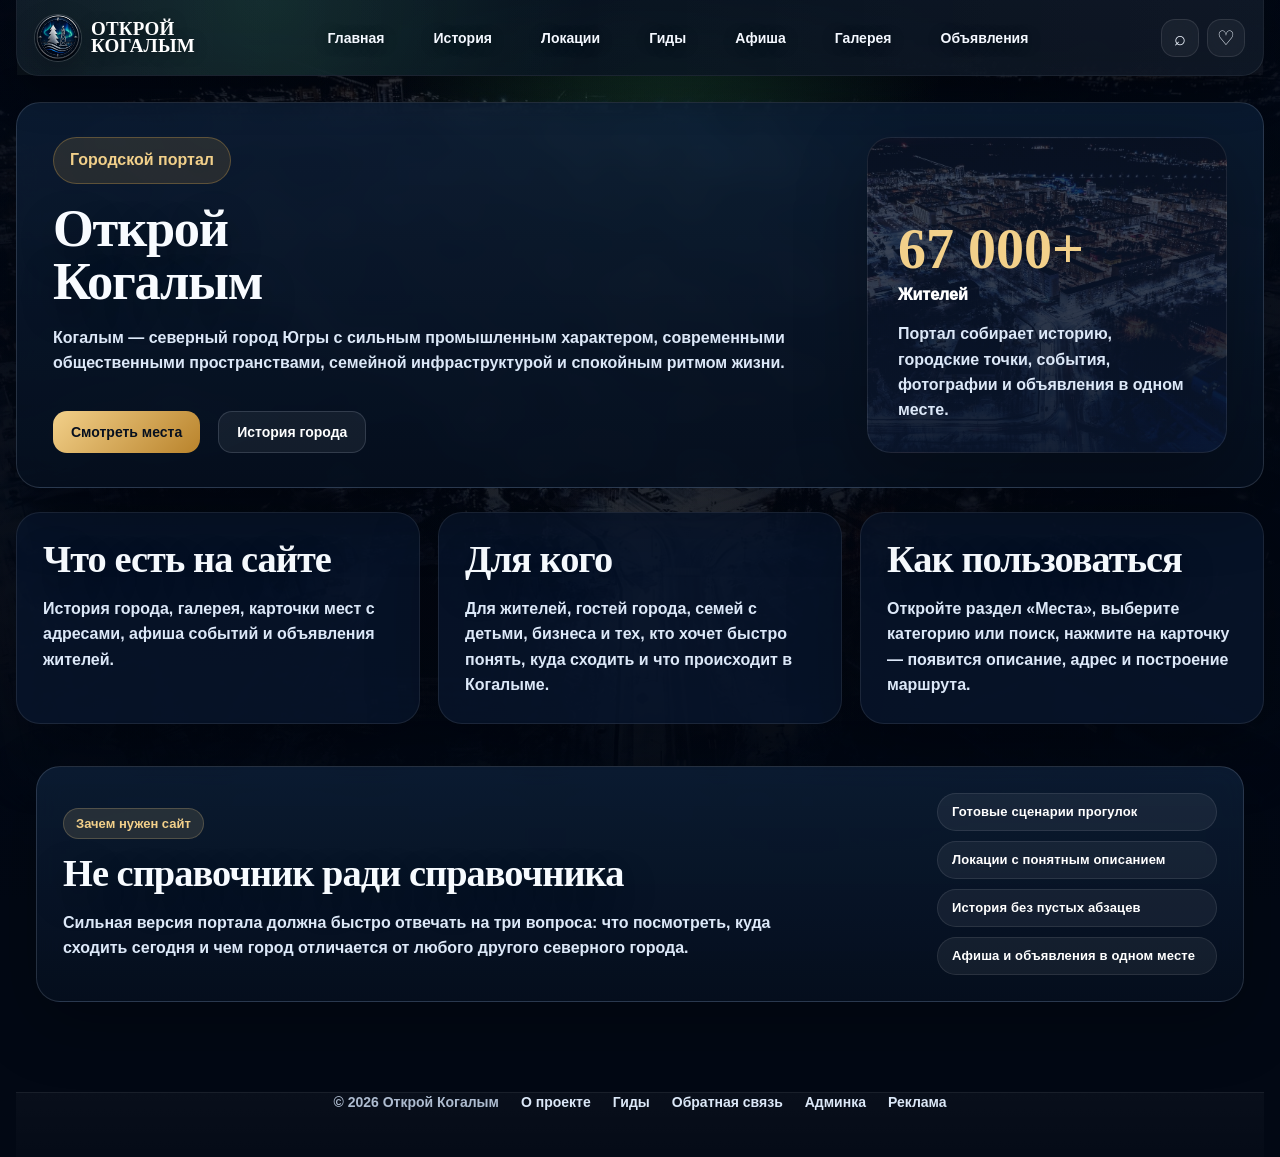
==== commit 72d9a391: "Add files via upload" ====
--- a/about.html
+++ b/about.html
@@ -7,7 +7,7 @@
   <meta http-equiv="Expires" content="0">
   <meta name="viewport" content="width=device-width, initial-scale=1.0">
   <title>О городе — Открой Когалым</title>
-  <link rel="stylesheet" href="style.v7-hard.css?v=site_20260615_v60_hard_visual_fix">
+  <link rel="stylesheet" href="style.v7-hard.css?v=site_20260616_v63_hard_nav_bg">
 
 <style id="v59-typography-fix">
 /* v59: final typography guard — removes leftover forced uppercase from older inline patches */
@@ -35,7 +35,7 @@
 }
 </style>
 
-  <link rel="stylesheet" href="repair-v60.css?v=site_20260615_v60_hard_visual_fix" />
+  <link rel="stylesheet" href="repair-v63.css?v=site_20260616_v63_hard_nav_bg" />
 </head>
 <body>
 <header class="header">
--- a/repair-v63.css
+++ b/repair-v63.css
@@ -0,0 +1,584 @@
+/* ===== V62 NAV FIX: no underline, active menu item is highlighted by color ===== */
+:root{
+  --v61-bg:#020814;
+  --v61-width:1260px;
+  --v61-page-x:32px;
+  --v61-panel:rgba(8,22,42,.86);
+  --v61-panel-strong:rgba(5,15,30,.94);
+  --v61-line:rgba(218,232,255,.15);
+  --v61-gold:#f2d08a;
+  --v61-gold-2:#b9832b;
+  --v61-text:#f8fbff;
+  --v61-muted:#dce8f8;
+  --v61-soft:#aebcd0;
+}
+
+html{
+  min-height:100%!important;
+  overflow-x:hidden!important;
+  background:
+    linear-gradient(90deg,rgba(2,8,20,.72) 0%,rgba(2,8,20,.42) 48%,rgba(2,8,20,.76) 100%),
+    linear-gradient(180deg,rgba(2,8,20,.08) 0%,rgba(2,8,20,.38) 64%,#020814 100%),
+    url("images/night.jpg") center top/cover fixed no-repeat!important;
+}
+body{
+  min-height:100%!important;
+  margin:0!important;
+  overflow-x:hidden!important;
+  background:transparent!important;
+  color:var(--v61-text)!important;
+  font-family:Arial,Helvetica,sans-serif!important;
+  font-size:16px!important;
+  line-height:1.55!important;
+  position:relative!important;
+  isolation:isolate!important;
+}
+body::before{
+  content:""!important;
+  position:fixed!important;
+  inset:0!important;
+  z-index:0!important;
+  pointer-events:none!important;
+  background:
+    radial-gradient(ellipse at 52% 0%,rgba(86,232,125,.20),transparent 30%),
+    linear-gradient(90deg,rgba(2,8,20,.70) 0%,rgba(2,8,20,.30) 48%,rgba(2,8,20,.70) 100%),
+    linear-gradient(180deg,rgba(2,8,20,.05) 0%,rgba(2,8,20,.38) 68%,#020814 100%)!important;
+}
+body::after{content:none!important;display:none!important;}
+body > header, body > main, body > footer{position:relative!important;z-index:1!important;}
+
+/* Kill sliced section backgrounds. One global background only. */
+.hero,.hero-clean,.page-shell,.routes-page,.places-page,.events-page,.gallery-page,.ann-page,.about-page,.admin-page,.history-v58,
+.events-shell,.ann-container,.places-showcase-clean,.events-hero-clean,.routes-hero-rich,.gallery-hero,.ann-top-clean,.about-hero,.admin-hero,.history-v58-hero{
+  background:transparent!important;
+  background-image:none!important;
+}
+.hero::before,.hero::after,.places-showcase-clean::before,.places-showcase-clean::after,.events-hero-clean::before,.events-hero-clean::after,
+.ann-page::before,.ann-page::after,.events-page::before,.events-page::after,.places-page::before,.places-page::after{
+  content:none!important;
+  display:none!important;
+}
+
+/* Stable centered header */
+body .header{
+  position:fixed!important;
+  top:0!important;
+  left:50%!important;
+  right:auto!important;
+  width:min(var(--v61-width),calc(100% - var(--v61-page-x)))!important;
+  height:76px!important;
+  min-height:76px!important;
+  padding:0 18px!important;
+  transform:translateX(-50%)!important;
+  box-sizing:border-box!important;
+  display:grid!important;
+  grid-template-columns:max-content minmax(0,1fr) max-content!important;
+  align-items:center!important;
+  gap:18px!important;
+  border-radius:0 0 22px 22px!important;
+  background:linear-gradient(180deg,rgba(8,18,32,.94),rgba(8,18,32,.82))!important;
+  border:1px solid rgba(255,255,255,.08)!important;
+  border-top:0!important;
+  box-shadow:0 16px 42px rgba(0,0,0,.30)!important;
+  backdrop-filter:blur(16px)!important;
+  -webkit-backdrop-filter:blur(16px)!important;
+  overflow:visible!important;
+  z-index:1000!important;
+}
+body .brand{
+  width:auto!important;
+  min-width:0!important;
+  max-width:190px!important;
+  display:flex!important;
+  align-items:center!important;
+  gap:10px!important;
+  flex-shrink:0!important;
+  color:#fff!important;
+  text-decoration:none!important;
+  overflow:visible!important;
+}
+body .brand img{
+  width:46px!important;
+  height:46px!important;
+  min-width:46px!important;
+  object-fit:contain!important;
+  border-radius:50%!important;
+  display:block!important;
+}
+body .brand span{
+  display:block!important;
+  font-family:Georgia,"Times New Roman",serif!important;
+  font-size:19px!important;
+  line-height:.88!important;
+  font-weight:900!important;
+  letter-spacing:.01em!important;
+  color:#fff!important;
+  text-transform:uppercase!important;
+  white-space:nowrap!important;
+}
+body .header nav{
+  width:100%!important;
+  max-width:none!important;
+  min-width:0!important;
+  margin:0!important;
+  padding:0!important;
+  display:flex!important;
+  align-items:center!important;
+  justify-content:center!important;
+  gap:clamp(13px,1.65vw,24px)!important;
+  flex-wrap:nowrap!important;
+  overflow:visible!important;
+}
+body .header nav a{
+  position:relative!important;
+  height:38px!important;
+  min-height:38px!important;
+  display:inline-flex!important;
+  align-items:center!important;
+  justify-content:center!important;
+  padding:0 13px!important;
+  margin:0!important;
+  border:1px solid transparent!important;
+  border-radius:999px!important;
+  background:transparent!important;
+  box-shadow:none!important;
+  color:#f4f8ff!important;
+  font-family:Arial,Helvetica,sans-serif!important;
+  font-size:14px!important;
+  line-height:1!important;
+  font-weight:850!important;
+  letter-spacing:0!important;
+  text-transform:none!important;
+  text-decoration:none!important;
+  white-space:nowrap!important;
+}
+body .header nav a::before,
+body .header nav a::after{
+  content:none!important;
+  display:none!important;
+  width:0!important;
+  height:0!important;
+  background:none!important;
+}
+body .header nav a:hover{
+  color:var(--v61-gold)!important;
+  background:rgba(242,208,138,.10)!important;
+  border-color:rgba(242,208,138,.22)!important;
+}
+body .header nav a.active{
+  color:#08111f!important;
+  background:linear-gradient(135deg,var(--v61-gold),#f7c84b)!important;
+  border-color:rgba(242,208,138,.72)!important;
+  box-shadow:0 8px 22px rgba(242,208,138,.20)!important;
+}
+body .right-head{
+  width:auto!important;
+  margin:0!important;
+  display:flex!important;
+  align-items:center!important;
+  justify-content:flex-end!important;
+  gap:8px!important;
+  flex-shrink:0!important;
+}
+body .icon{
+  width:34px!important;
+  height:34px!important;
+  min-width:34px!important;
+  display:grid!important;
+  place-items:center!important;
+  border-radius:50%!important;
+  background:rgba(255,255,255,.075)!important;
+  border:1px solid rgba(255,255,255,.10)!important;
+  color:#fff!important;
+  font-size:16px!important;
+  line-height:1!important;
+}
+
+/* Centered page frame */
+body > main,
+body > main.page-shell,
+body > main.routes-page,
+body > main.places-page,
+body > main.events-page,
+body > main.gallery-page,
+body > main.ann-page,
+body > main.about-page,
+body > main.admin-page,
+body > main.history-v58{
+  width:min(var(--v61-width),calc(100% - var(--v61-page-x)))!important;
+  max-width:var(--v61-width)!important;
+  margin:0 auto!important;
+  padding:102px 0 62px!important;
+  box-sizing:border-box!important;
+  min-height:calc(100vh - 80px)!important;
+}
+.events-shell,.ann-container{
+  width:100%!important;
+  max-width:100%!important;
+  margin:0!important;
+  padding:0!important;
+  box-sizing:border-box!important;
+}
+
+/* Panels */
+.hero-clean,.places-showcase-clean,.events-hero-clean,.routes-hero-rich,.gallery-hero,.ann-top-clean,.about-hero,.admin-hero,.history-v58-hero{
+  width:100%!important;
+  max-width:100%!important;
+  margin:0 0 24px!important;
+  padding:0!important;
+  border:0!important;
+  box-shadow:none!important;
+  min-height:0!important;
+  box-sizing:border-box!important;
+}
+.hero-clean__wrap{
+  width:100%!important;
+  max-width:100%!important;
+  margin:0!important;
+  display:grid!important;
+  grid-template-columns:minmax(0,1fr) 300px!important;
+  gap:20px!important;
+  align-items:stretch!important;
+}
+.hero-clean__content,.cinematic-weather,
+.places-showcase-clean .places-showcase__text,
+.events-hero-clean .events-hero-copy,
+.routes-hero-rich,
+.gallery-hero,
+.ann-top-clean .ann-top-main,
+.about-hero,
+.admin-hero,
+.history-v58-hero__text,
+.history-v58-hero__photo,
+.history-v58-story,.history-v58-timeline,.history-v58-jubilee,.history-v58-symbols,.history-v58-sources,
+.panel,.guide-card,.pulse-card,.route-rich-card,.gallery-story-section,.about-purpose,.ann-search-panel,.ann-board,.ann-side,.places-control-panel,.places-results-panel{
+  border:1px solid var(--v61-line)!important;
+  border-radius:24px!important;
+  background:linear-gradient(180deg,rgba(12,30,54,.84),rgba(5,15,30,.92))!important;
+  box-shadow:0 22px 64px rgba(0,0,0,.26)!important;
+  backdrop-filter:blur(14px)!important;
+  -webkit-backdrop-filter:blur(14px)!important;
+  overflow:hidden!important;
+}
+.hero-clean__content,.places-showcase-clean .places-showcase__text,.events-hero-clean .events-hero-copy,.gallery-hero,.about-hero,.admin-hero{padding:34px 36px!important;}
+
+/* Typography: one system */
+h1,h2,h3,
+.hero-clean h1,.history-v58 h1,.places-showcase-clean h1,.routes-hero-rich h1,.events-hero-clean h1,.gallery-hero h1,.ann-top-clean h1,.about-hero h1,.admin-hero h1,
+.cards h3,.guide-card h3,.pulse-card h3,.gallery-card h3,.event-body h2,.place-body h2,.ann-item h2{
+  font-family:Georgia,"Times New Roman",serif!important;
+  font-weight:850!important;
+  letter-spacing:-.025em!important;
+  text-transform:none!important;
+  color:var(--v61-text)!important;
+  text-shadow:0 12px 34px rgba(0,0,0,.36)!important;
+}
+h1,.hero-clean h1,.history-v58 h1,.places-showcase-clean h1,.routes-hero-rich h1,.events-hero-clean h1,.gallery-hero h1,.ann-top-clean h1,.about-hero h1,.admin-hero h1{
+  font-size:clamp(42px,4.1vw,64px)!important;
+  line-height:1.02!important;
+  margin:0 0 16px!important;
+}
+h2{font-size:clamp(26px,2.4vw,38px)!important;line-height:1.08!important;}
+h3,.cards h3,.guide-card h3,.pulse-card h3,.gallery-card h3,.event-body h2,.place-body h2,.ann-item h2{
+  font-size:clamp(20px,1.65vw,26px)!important;
+  line-height:1.16!important;
+  margin:0 0 9px!important;
+}
+p,.lead,.hero-clean .lead,.history-v58 p,.places-showcase__lead,.events-lead,.routes-page p,.gallery-page p,.ann-page p,.about-page p,.admin-page p,.place-body p,.event-body p,.route-rich-body p{
+  font-family:Arial,Helvetica,sans-serif!important;
+  font-size:16px!important;
+  line-height:1.58!important;
+  font-weight:650!important;
+  letter-spacing:0!important;
+  text-transform:none!important;
+  color:var(--v61-muted)!important;
+}
+.section-kicker,.kicker,.places-eyebrow,.events-kicker,.ann-badge,.ann-kicker,.gallery-kicker,.route-tag,.guide-card span,.pulse-card b,.history-v58-tags span,.routes-hero-tags span,.places-showcase__chips span,.events-hero-pills span,.ann-top-tags span,.event-cat,.place-top span,.gallery-card span,.ann-cat,.filter-btn,.place-filter,.btn,button,a.btn{
+  font-family:Arial,Helvetica,sans-serif!important;
+  text-transform:none!important;
+  letter-spacing:0!important;
+}
+.section-kicker,.kicker,.places-eyebrow,.events-kicker,.gallery-kicker,.ann-badge,.route-tag,.guide-card span,.pulse-card b,.history-v58-tags span,.routes-hero-tags span,.places-showcase__chips span,.events-hero-pills span,.ann-top-tags span{
+  display:inline-flex!important;
+  width:max-content!important;
+  max-width:100%!important;
+  align-items:center!important;
+  gap:8px!important;
+  min-height:30px!important;
+  padding:8px 12px!important;
+  border-radius:999px!important;
+  background:rgba(242,208,138,.12)!important;
+  border:1px solid rgba(242,208,138,.22)!important;
+  color:var(--v61-gold)!important;
+  font-size:13px!important;
+  font-weight:850!important;
+  line-height:1!important;
+  margin:0 0 14px!important;
+}
+.routes-hero-tags,.places-showcase__chips,.events-hero-pills,.ann-top-tags,.history-v58-tags{display:flex!important;gap:10px!important;flex-wrap:wrap!important;margin-top:18px!important;}
+.routes-hero-tags span,.places-showcase__chips span,.events-hero-pills span,.ann-top-tags span,.history-v58-tags span{margin:0!important;color:#fff!important;}
+
+/* Buttons */
+.btn,button,a.btn,.gold,.dark,.more-btn,.card-info-btn,.place-info-btn,.event-info-btn,.ann-add-btn,.place-filter,.filter-btn,.ann-cat{
+  min-height:42px!important;
+  padding:0 18px!important;
+  border-radius:14px!important;
+  font-size:14px!important;
+  font-weight:850!important;
+  line-height:1!important;
+  text-transform:none!important;
+  text-decoration:none!important;
+}
+.gold,.ann-add-btn,.filter-btn.active,.place-filter.active,.ann-cat.active{
+  background:linear-gradient(135deg,var(--v61-gold),var(--v61-gold-2))!important;
+  color:#07101f!important;
+  border-color:transparent!important;
+}
+.dark,.filter-btn,.place-filter,.ann-cat{
+  background:rgba(255,255,255,.06)!important;
+  color:#fff!important;
+  border:1px solid var(--v61-line)!important;
+}
+
+/* Main layouts */
+.home-highlights,.guide-cards,.today-grid,.history-v58-facts,.history-v58-story-grid,.history-v58-symbol-grid,.gallery-grid,.places-grid.catalog-grid,.events-grid{display:grid!important;gap:18px!important;}
+.home-highlights{grid-template-columns:repeat(4,minmax(0,1fr))!important;margin:0 0 34px!important;}
+.guide-cards,.today-grid{grid-template-columns:repeat(3,minmax(0,1fr))!important;}
+.history-v58-facts,.history-v58-symbol-grid{grid-template-columns:repeat(4,minmax(0,1fr))!important;}
+.history-v58-story-grid{grid-template-columns:repeat(3,minmax(0,1fr))!important;}
+.gallery-grid{grid-template-columns:repeat(4,minmax(0,1fr))!important;margin:0 0 24px!important;}
+.places-grid.catalog-grid{grid-template-columns:repeat(3,minmax(0,1fr))!important;}
+.events-grid{grid-template-columns:repeat(3,minmax(0,1fr))!important;width:100%!important;}
+.cards{grid-template-columns:repeat(3,minmax(0,1fr))!important;}
+
+.highlight-card,.gallery-card,.place-card.catalog-card,.event-card,.history-v58-facts article,.history-v58-story-grid article,.history-v58-line article,.history-v58-symbol-grid a,.week-place,.today-card{
+  border:1px solid var(--v61-line)!important;
+  border-radius:22px!important;
+  background:linear-gradient(180deg,rgba(10,28,50,.84),rgba(5,15,30,.94))!important;
+  box-shadow:0 18px 52px rgba(0,0,0,.20)!important;
+  overflow:hidden!important;
+  backdrop-filter:blur(12px)!important;
+  -webkit-backdrop-filter:blur(12px)!important;
+}
+.highlight-card{min-height:210px!important;background-size:cover!important;background-position:center!important;display:flex!important;flex-direction:column!important;justify-content:flex-end!important;padding:22px!important;}
+.gallery-card{min-height:240px!important;padding:0!important;text-align:left!important;position:relative!important;display:block!important;cursor:pointer!important;}
+.gallery-card img{width:100%!important;height:240px!important;object-fit:cover!important;display:block!important;filter:brightness(.82) saturate(1.05)!important;}
+.gallery-card span,.gallery-card h3{position:absolute!important;left:16px!important;z-index:2!important;}
+.gallery-card span{bottom:54px!important;margin:0!important;}
+.gallery-card h3{bottom:16px!important;right:16px!important;color:#fff!important;text-shadow:0 6px 22px rgba(0,0,0,.60)!important;}
+.gallery-card::after{content:""!important;position:absolute!important;inset:0!important;background:linear-gradient(180deg,transparent 45%,rgba(2,8,20,.86))!important;pointer-events:none!important;}
+
+/* Places */
+.places-control-panel{margin:0 0 16px!important;padding:14px!important;}
+.catalog-filter-row{display:flex!important;flex-wrap:wrap!important;gap:10px!important;margin:0!important;}
+.catalog-layout,.places-results-panel{display:block!important;width:100%!important;margin:0!important;padding:0!important;background:none!important;border:0!important;box-shadow:none!important;overflow:visible!important;}
+.place-card.catalog-card{height:440px!important;min-height:440px!important;max-height:440px!important;display:flex!important;flex-direction:column!important;}
+.place-image{height:190px!important;min-height:190px!important;max-height:190px!important;background:#07111f!important;overflow:hidden!important;}
+.place-image img{width:100%!important;height:100%!important;object-fit:cover!important;object-position:center!important;display:block!important;filter:brightness(.90) saturate(1.05)!important;}
+.place-body{padding:18px!important;display:flex!important;flex-direction:column!important;gap:10px!important;flex:1 1 auto!important;overflow:hidden!important;}
+.place-top{margin:0!important;}
+.place-body h2{font-size:22px!important;min-height:51px!important;max-height:51px!important;display:-webkit-box!important;-webkit-line-clamp:2!important;-webkit-box-orient:vertical!important;overflow:hidden!important;}
+.place-body p{font-size:14px!important;line-height:1.45!important;min-height:60px!important;max-height:60px!important;display:-webkit-box!important;-webkit-line-clamp:3!important;-webkit-box-orient:vertical!important;overflow:hidden!important;}
+.place-meta{display:none!important;}
+.place-info-btn{width:100%!important;margin-top:auto!important;}
+
+/* Events */
+.events-hero-clean .events-hero-inner{display:block!important;padding:0!important;}
+.events-summary{display:none!important;}
+.events-toolbar{position:relative!important;top:auto!important;z-index:20!important;margin:0 0 18px!important;padding:13px!important;border-radius:20px!important;background:linear-gradient(180deg,rgba(12,30,54,.82),rgba(5,15,30,.92))!important;border:1px solid var(--v61-line)!important;display:flex!important;align-items:center!important;justify-content:space-between!important;gap:12px!important;}
+.filter-row{display:flex!important;flex-wrap:wrap!important;gap:9px!important;}
+.week-switch{display:flex!important;align-items:center!important;gap:8px!important;}
+.events-layout{display:block!important;width:100%!important;}
+.side-panel{display:none!important;}
+.event-card{height:430px!important;min-height:430px!important;max-height:430px!important;display:flex!important;flex-direction:column!important;}
+.event-img{height:175px!important;min-height:175px!important;max-height:175px!important;flex:0 0 175px!important;background:#07111f!important;position:relative!important;overflow:hidden!important;}
+.event-photo{width:100%!important;height:100%!important;object-fit:cover!important;object-position:center!important;display:block!important;opacity:1!important;filter:brightness(.92) saturate(1.05)!important;background:#07111f!important;}
+.date-badge{position:absolute!important;left:12px!important;bottom:12px!important;z-index:2!important;width:56px!important;border-radius:12px!important;overflow:hidden!important;background:rgba(3,12,24,.82)!important;border:1px solid rgba(255,255,255,.16)!important;}
+.today-label{position:absolute!important;left:12px!important;top:12px!important;z-index:2!important;background:#ff6464!important;color:#fff!important;border-radius:999px!important;padding:6px 9px!important;font-size:11px!important;font-weight:900!important;}
+.event-body{padding:17px!important;display:flex!important;flex-direction:column!important;gap:9px!important;flex:1 1 auto!important;overflow:hidden!important;}
+.event-cat{width:max-content!important;max-width:100%!important;padding:6px 10px!important;border-radius:999px!important;background:rgba(242,208,138,.12)!important;color:var(--v61-gold)!important;font-size:12px!important;font-weight:850!important;white-space:nowrap!important;overflow:hidden!important;text-overflow:ellipsis!important;}
+.event-cat::before{display:none!important;}
+.event-body h2{min-height:52px!important;max-height:52px!important;display:-webkit-box!important;-webkit-line-clamp:2!important;-webkit-box-orient:vertical!important;overflow:hidden!important;font-size:23px!important;line-height:1.12!important;}
+.event-meta{font-size:13px!important;line-height:1.32!important;display:block!important;min-height:36px!important;max-height:36px!important;overflow:hidden!important;color:var(--v61-muted)!important;}
+.event-meta span{display:block!important;white-space:nowrap!important;overflow:hidden!important;text-overflow:ellipsis!important;margin:0 0 2px!important;}
+.event-body p{font-size:14px!important;line-height:1.38!important;min-height:58px!important;max-height:58px!important;display:-webkit-box!important;-webkit-line-clamp:3!important;-webkit-box-orient:vertical!important;overflow:hidden!important;}
+.event-source{display:none!important;}
+.event-actions{margin-top:auto!important;min-height:42px!important;display:flex!important;align-items:center!important;}
+.event-info-btn,.more-btn{width:100%!important;min-height:42px!important;background:rgba(242,208,138,.12)!important;color:var(--v61-gold)!important;border:1px solid rgba(242,208,138,.34)!important;}
+.heart{display:none!important;}
+
+/* History */
+.history-v58 section{margin:0 0 22px!important;}
+.history-v58-hero{display:grid!important;grid-template-columns:minmax(0,1fr) 380px!important;gap:20px!important;align-items:stretch!important;}
+.history-v58-hero__text{min-height:420px!important;padding:36px!important;display:flex!important;flex-direction:column!important;justify-content:center!important;}
+.history-v58-hero__text::before{content:none!important;display:none!important;}
+.history-v58-hero__photo{min-height:420px!important;position:relative!important;}
+.history-v58-hero__photo img{width:100%!important;height:100%!important;object-fit:cover!important;display:block!important;filter:brightness(.88) saturate(1.05)!important;}
+.history-v58-hero__photo div{left:20px!important;right:20px!important;bottom:20px!important;border-radius:18px!important;}
+.history-v58-facts article{padding:22px!important;min-height:150px!important;}
+.history-v58-facts b,.history-v58-line time{color:var(--v61-gold)!important;font-family:Georgia,"Times New Roman",serif!important;font-weight:900!important;}
+.history-v58-line{display:grid!important;gap:14px!important;}
+.history-v58-line article{display:grid!important;grid-template-columns:120px minmax(0,1fr)!important;gap:20px!important;padding:22px!important;}
+.history-v58-jubilee{display:grid!important;grid-template-columns:380px minmax(0,1fr)!important;gap:0!important;padding:0!important;}
+.history-v58-jubilee__photo{min-height:360px!important;}
+.history-v58-jubilee__photo img{width:100%!important;height:100%!important;object-fit:cover!important;display:block!important;}
+.history-v58-jubilee__text{padding:32px!important;}
+
+/* Routes */
+.routes-hero-rich{padding:30px!important;display:grid!important;grid-template-columns:minmax(0,1fr) 360px!important;gap:24px!important;align-items:center!important;}
+.routes-hero-rich img{width:100%!important;height:260px!important;object-fit:cover!important;border-radius:20px!important;display:block!important;}
+.routes-rich-list{display:grid!important;gap:20px!important;}
+.route-rich-card{display:grid!important;grid-template-columns:360px minmax(0,1fr)!important;gap:0!important;}
+.route-rich-card img{width:100%!important;height:100%!important;min-height:310px!important;object-fit:cover!important;display:block!important;}
+.route-rich-body{padding:28px!important;}
+.route-rich-body ol{margin:14px 0 18px 20px!important;color:var(--v61-muted)!important;font-size:15px!important;line-height:1.6!important;}
+
+/* Gallery / Announcements / About / Admin */
+.gallery-story-section,.about-grid,.about-purpose,.admin-grid,.ann-board{margin-top:20px!important;}
+.ann-top-clean{display:grid!important;grid-template-columns:minmax(0,1fr) 220px!important;gap:20px!important;align-items:end!important;}
+.ann-top-clean .ann-top-main{padding:30px 32px!important;}
+.ann-add-btn{min-height:52px!important;display:flex!important;align-items:center!important;justify-content:center!important;}
+.ann-search-panel{display:grid!important;grid-template-columns:repeat(4,minmax(0,1fr))!important;gap:12px!important;padding:14px!important;margin:0 0 12px!important;}
+.ann-search-panel input,.ann-search-panel select{width:100%!important;height:44px!important;border-radius:13px!important;background:rgba(255,255,255,.07)!important;border:1px solid var(--v61-line)!important;color:#fff!important;padding:0 14px!important;font-weight:700!important;}
+.ann-categories{display:grid!important;grid-template-columns:repeat(5,minmax(0,1fr))!important;gap:10px!important;margin:0 0 18px!important;}
+.ann-board{display:grid!important;grid-template-columns:minmax(0,1fr) 280px!important;gap:18px!important;padding:0!important;background:none!important;border:0!important;box-shadow:none!important;overflow:visible!important;}
+.ann-empty{padding:22px!important;border-radius:16px!important;background:linear-gradient(180deg,rgba(12,30,54,.82),rgba(5,15,30,.92))!important;border:1px solid var(--v61-line)!important;color:#fff!important;font-weight:850!important;}
+.ann-side{padding:24px!important;}
+.about-grid,.admin-grid{display:grid!important;grid-template-columns:repeat(3,minmax(0,1fr))!important;gap:18px!important;}
+.admin-card{padding:22px!important;}
+footer{width:min(var(--v61-width),calc(100% - var(--v61-page-x)))!important;max-width:var(--v61-width)!important;margin:0 auto!important;padding:0 0 44px!important;display:flex!important;justify-content:center!important;gap:22px!important;flex-wrap:wrap!important;color:var(--v61-soft)!important;font:750 14px/1.4 Arial,Helvetica,sans-serif!important;}
+footer a{color:var(--v61-muted)!important;text-transform:none!important;}
+footer a:hover{color:var(--v61-gold)!important;}
+
+/* Modals */
+.place-modal,.event-detail-modal,.ad-modal,.gallery-modal{z-index:2000!important;}
+.place-modal-box,.ad-modal-box{max-width:920px!important;border-radius:24px!important;background:linear-gradient(180deg,rgba(12,30,54,.98),rgba(5,15,30,.98))!important;border:1px solid var(--v61-line)!important;}
+.place-modal-image,.ad-modal-image{background-size:cover!important;background-position:center!important;}
+
+@media(max-width:1180px){
+  :root{--v61-page-x:24px;}
+  body .header{height:auto!important;min-height:76px!important;grid-template-columns:max-content minmax(0,1fr)!important;padding:10px 16px!important;}
+  body .brand span{font-size:17px!important;}
+  body .brand img{width:42px!important;height:42px!important;min-width:42px!important;}
+  body .header nav{justify-content:flex-end!important;gap:12px!important;}
+  body .header nav a{height:36px!important;min-height:36px!important;font-size:13px!important;padding:0 11px!important;}
+  body .right-head{display:none!important;}
+  body > main,body > main.page-shell,body > main.routes-page,body > main.places-page,body > main.events-page,body > main.gallery-page,body > main.ann-page,body > main.about-page,body > main.admin-page,body > main.history-v58{padding-top:102px!important;}
+  .hero-clean__wrap,.history-v58-hero,.routes-hero-rich,.route-rich-card,.history-v58-jubilee,.ann-top-clean,.ann-board{grid-template-columns:1fr!important;}
+  .home-highlights,.history-v58-facts,.history-v58-symbol-grid,.gallery-grid{grid-template-columns:repeat(2,minmax(0,1fr))!important;}
+  .places-grid.catalog-grid,.events-grid,.guide-cards,.today-grid,.history-v58-story-grid,.about-grid,.admin-grid{grid-template-columns:repeat(2,minmax(0,1fr))!important;}
+  .routes-hero-rich img,.route-rich-card img{height:260px!important;min-height:260px!important;}
+  .ann-search-panel{grid-template-columns:repeat(2,minmax(0,1fr))!important;}
+}
+@media(max-width:760px){
+  :root{--v61-page-x:20px;}
+  html{background:linear-gradient(180deg,rgba(2,8,20,.80),#020814),url("images/night.jpg") center top/cover fixed no-repeat!important;}
+  body .header{position:relative!important;left:auto!important;transform:none!important;width:calc(100% - 20px)!important;margin:0 auto!important;grid-template-columns:1fr!important;height:auto!important;padding:14px 12px!important;border-radius:0 0 18px 18px!important;}
+  body .brand{width:auto!important;max-width:none!important;}
+  body .header nav{width:100%!important;justify-content:flex-start!important;overflow-x:auto!important;gap:14px!important;padding:0 0 4px!important;scrollbar-width:none!important;}
+  body .header nav::-webkit-scrollbar{display:none!important;}
+  body .header nav a{height:36px!important;min-height:36px!important;flex:0 0 auto!important;padding:0 11px!important;}
+  body > main,body > main.page-shell,body > main.routes-page,body > main.places-page,body > main.events-page,body > main.gallery-page,body > main.ann-page,body > main.about-page,body > main.admin-page,body > main.history-v58{padding-top:26px!important;}
+  h1,.hero-clean h1,.history-v58 h1,.places-showcase-clean h1,.routes-hero-rich h1,.events-hero-clean h1,.gallery-hero h1,.ann-top-clean h1,.about-hero h1,.admin-hero h1{font-size:38px!important;}
+  h2{font-size:27px!important;}
+  .hero-clean__content,.places-showcase-clean .places-showcase__text,.events-hero-clean .events-hero-copy,.gallery-hero,.about-hero,.admin-hero,.history-v58-hero__text{padding:24px!important;}
+  .home-highlights,.history-v58-facts,.history-v58-symbol-grid,.gallery-grid,.places-grid.catalog-grid,.events-grid,.guide-cards,.today-grid,.history-v58-story-grid,.about-grid,.admin-grid{grid-template-columns:1fr!important;}
+  .place-card.catalog-card,.event-card{height:auto!important;min-height:0!important;max-height:none!important;}
+  .place-body h2,.place-body p,.event-body h2,.event-body p,.event-meta{min-height:0!important;max-height:none!important;}
+  .ann-search-panel,.ann-categories{grid-template-columns:1fr!important;}
+  footer{width:calc(100% - 24px)!important;justify-content:flex-start!important;padding-bottom:34px!important;}
+}
+
+
+/* V62 final nav override: remove every active underline and use color pill only */
+body .header nav a::before,
+body .header nav a::after,
+body header.header nav a::before,
+body header.header nav a::after{
+  content:none!important;
+  display:none!important;
+  width:0!important;
+  height:0!important;
+  background:none!important;
+  border:0!important;
+  box-shadow:none!important;
+}
+body .header nav a.active,
+body header.header nav a.active{
+  color:#08111f!important;
+  background:linear-gradient(135deg,var(--v61-gold),#f7c84b)!important;
+  border:1px solid rgba(242,208,138,.72)!important;
+  border-radius:999px!important;
+  box-shadow:0 8px 22px rgba(242,208,138,.20)!important;
+}
+body .header nav a:hover:not(.active),
+body header.header nav a:hover:not(.active){
+  color:var(--v61-gold)!important;
+  background:rgba(242,208,138,.10)!important;
+  border-color:rgba(242,208,138,.22)!important;
+}
+
+
+/* ===== V63 HARD LOCK: active nav is a color pill only; no line can survive old CSS ===== */
+.header nav a::before,
+.header nav a::after,
+.header nav a.active::before,
+.header nav a.active::after,
+.header nav a:hover::before,
+.header nav a:hover::after,
+body .header nav a::before,
+body .header nav a::after,
+body .header nav a.active::before,
+body .header nav a.active::after,
+body .header nav a:hover::before,
+body .header nav a:hover::after,
+body header.header nav a::before,
+body header.header nav a::after,
+body header.header nav a.active::before,
+body header.header nav a.active::after,
+body header.header nav a:hover::before,
+body header.header nav a:hover::after{
+  content:none!important;
+  display:none!important;
+  position:static!important;
+  inset:auto!important;
+  left:auto!important;
+  right:auto!important;
+  top:auto!important;
+  bottom:auto!important;
+  width:0!important;
+  height:0!important;
+  min-width:0!important;
+  min-height:0!important;
+  max-width:0!important;
+  max-height:0!important;
+  opacity:0!important;
+  visibility:hidden!important;
+  transform:none!important;
+  background:none!important;
+  border:0!important;
+  box-shadow:none!important;
+}
+
+html,
+body{
+  background-color:#020814!important;
+  background-image:
+    linear-gradient(90deg,rgba(2,8,20,.72) 0%,rgba(2,8,20,.42) 48%,rgba(2,8,20,.76) 100%),
+    linear-gradient(180deg,rgba(2,8,20,.08) 0%,rgba(2,8,20,.38) 64%,#020814 100%),
+    url("images/night.jpg")!important;
+  background-position:center top!important;
+  background-size:cover!important;
+  background-repeat:no-repeat!important;
+  background-attachment:fixed!important;
+}
+
+body .header nav a.active,
+body header.header nav a.active{
+  color:#08111f!important;
+  background:linear-gradient(135deg,#f2d08a,#f7c84b)!important;
+  border:1px solid rgba(242,208,138,.78)!important;
+  border-radius:999px!important;
+  box-shadow:0 8px 22px rgba(242,208,138,.22)!important;
+  text-decoration:none!important;
+}
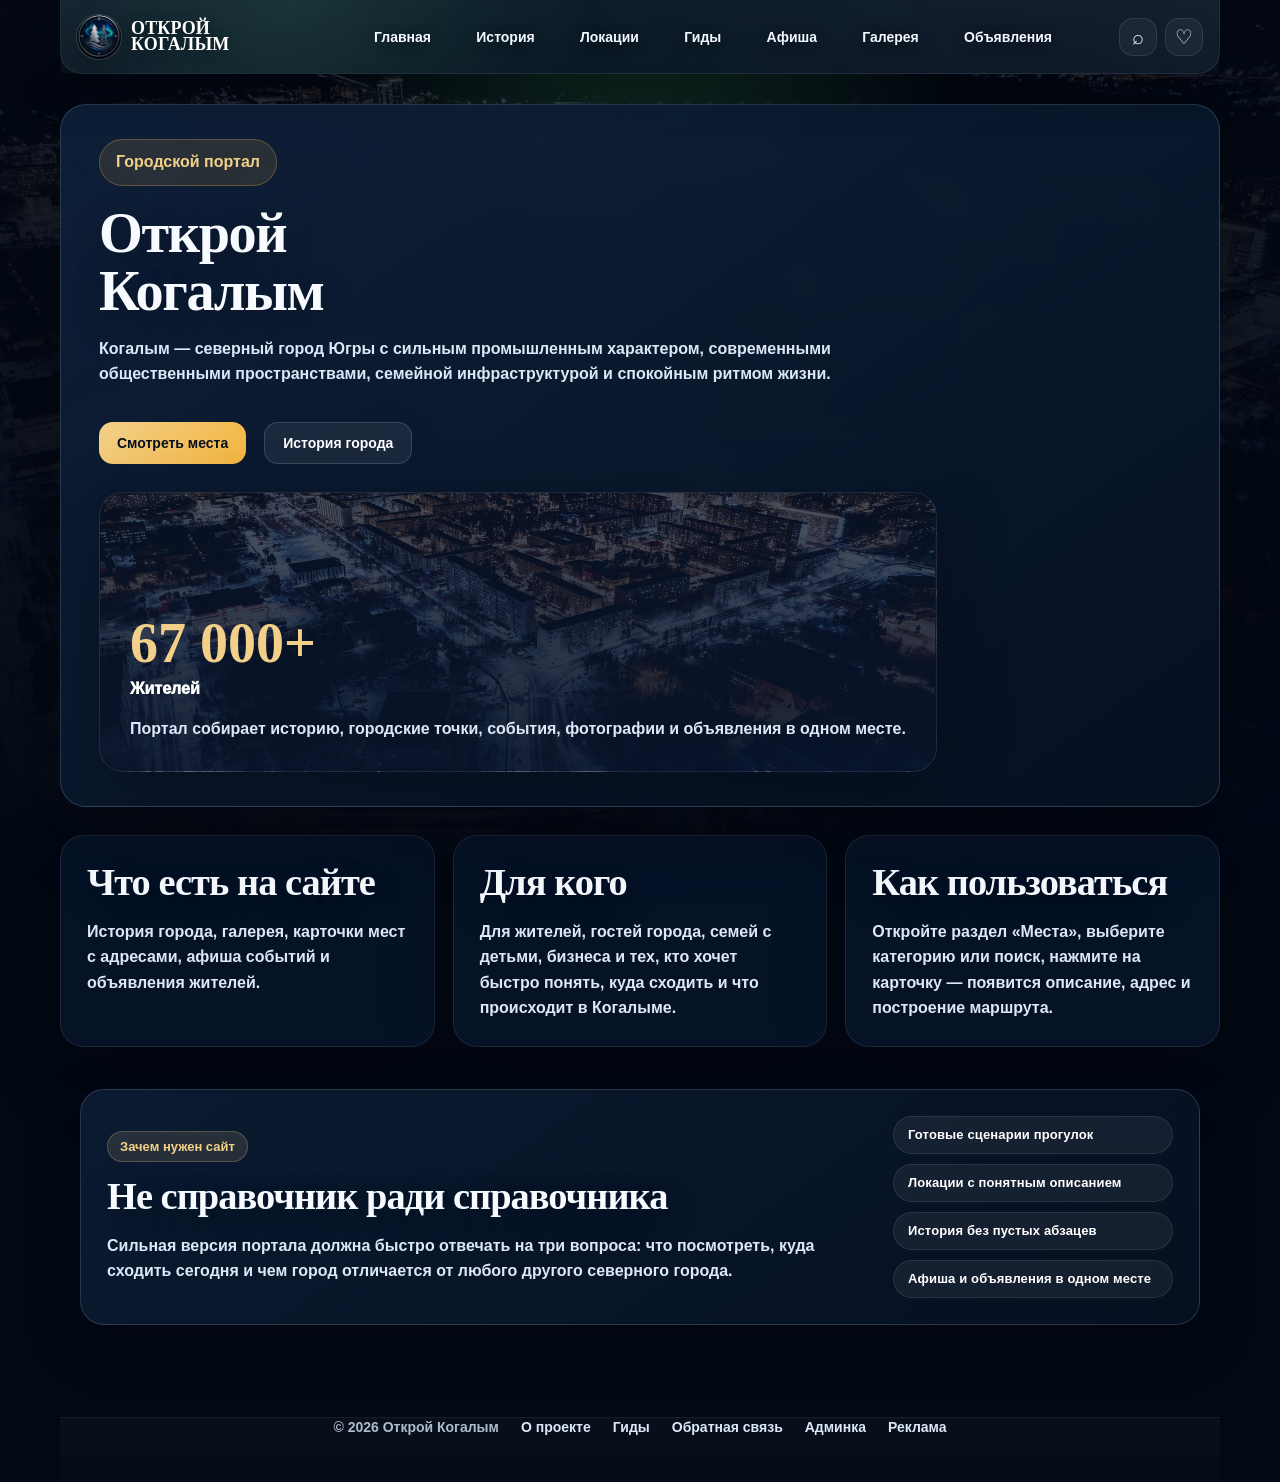
==== commit cbee9811: "Add files via upload" ====
--- a/about.html
+++ b/about.html
@@ -1,120 +1,90 @@
 <!DOCTYPE html>
+
 <html lang="ru">
 <head>
-  <meta charset="UTF-8">
-  <meta http-equiv="Cache-Control" content="no-cache, no-store, must-revalidate">
-  <meta http-equiv="Pragma" content="no-cache">
-  <meta http-equiv="Expires" content="0">
-  <meta name="viewport" content="width=device-width, initial-scale=1.0">
-  <title>О городе — Открой Когалым</title>
-  <link rel="stylesheet" href="style.v7-hard.css?v=site_20260616_v63_hard_nav_bg">
+<meta charset="utf-8"/>
+<meta content="no-cache, no-store, must-revalidate" http-equiv="Cache-Control"/>
+<meta content="no-cache" http-equiv="Pragma"/>
+<meta content="0" http-equiv="Expires"/>
+<meta content="width=device-width, initial-scale=1.0" name="viewport"/>
+<title>О городе — Открой Когалым</title>
+<link href="style.v7-hard.css?v=site_20260616_v65_final_clean" rel="stylesheet"/>
 
-<style id="v59-typography-fix">
-/* v59: final typography guard — removes leftover forced uppercase from older inline patches */
-.places-showcase-clean .places-eyebrow,
-.routes-v2-hero-clean .routes-v2-kicker,
-.events-hero-clean .events-kicker,
-.ann-top-clean .ann-kicker,
-.events-kicker,
-.today-label,
-.event-cat,
-.modal-content small,
-.guide-card span,
-.route-tag,
-.pulse-card b,
-.history-meaning article b,
-.map-point span,
-.event time small {
-  text-transform:none!important;
-  letter-spacing:.01em!important;
-  font-size:13px!important;
-}
-.event time small{
-  color:var(--site-gold,#f2d08a)!important;
-  font-weight:850!important;
-}
-</style>
-
-  <link rel="stylesheet" href="repair-v63.css?v=site_20260616_v63_hard_nav_bg" />
-</head>
+<link href="repair-v65.css?v=site_20260616_v65_final_clean" rel="stylesheet">
+</link></head>
 <body>
 <header class="header">
-  <a class="brand" href="index.html" aria-label="Открой Когалым">
-    <img src="images/logo.png" alt="Открой Когалым">
-    <span>ОТКРОЙ<br>КОГАЛЫМ</span>
-  </a>
-  <nav>
-    <a href="index.html">Главная</a>
-    <a href="history.html">История</a>
-    <a href="places.html">Локации</a>
-    <a href="routes.html">Гиды</a>
-    <a href="events.html">Афиша</a>
-    <a href="gallery.html">Галерея</a>
-    <a href="announcements.html">Объявления</a>
-  </nav>
-  <div class="right-head">
-    <span class="icon">⌕</span>
-    <span class="icon">♡</span>
-  </div>
+<a aria-label="Открой Когалым" class="brand" href="index.html">
+<img alt="Открой Когалым" src="images/logo.png"/>
+<span>ОТКРОЙ<br/>КОГАЛЫМ</span>
+</a>
+<nav>
+<a href="index.html">Главная</a>
+<a href="history.html">История</a>
+<a href="places.html">Локации</a>
+<a href="routes.html">Гиды</a>
+<a href="events.html">Афиша</a>
+<a href="gallery.html">Галерея</a>
+<a href="announcements.html">Объявления</a>
+</nav>
+<div class="right-head">
+<span class="icon">⌕</span>
+<span class="icon">♡</span>
+</div>
 </header>
-
 <main class="about-page page-shell">
-  <section class="about-hero">
-    <div>
-      <span class="about-kicker">Городской портал</span>
-      <h1>Открой<br>Когалым</h1>
-      <p>Когалым — северный город Югры с сильным промышленным характером, современными общественными пространствами, семейной инфраструктурой и спокойным ритмом жизни.</p>
-      <div class="actions">
-        <a class="btn gold" href="places.html">Смотреть места</a>
-        <a class="btn dark" href="history.html">История города</a>
-      </div>
-    </div>
-    <aside class="about-card">
-      <b>67 000+</b>
-      <span>Жителей</span>
-      <p>Портал собирает историю, городские точки, события, фотографии и объявления в одном месте.</p>
-    </aside>
-  </section>
-
-  <section class="about-grid">
-    <article>
-      <h2>Что есть на сайте</h2>
-      <p>История города, галерея, карточки мест с адресами, афиша событий и объявления жителей.</p>
-    </article>
-    <article>
-      <h2>Для кого</h2>
-      <p>Для жителей, гостей города, семей с детьми, бизнеса и тех, кто хочет быстро понять, куда сходить и что происходит в Когалыме.</p>
-    </article>
-    <article>
-      <h2>Как пользоваться</h2>
-      <p>Откройте раздел «Места», выберите категорию или поиск, нажмите на карточку — появится описание, адрес и построение маршрута.</p>
-    </article>
-  </section>
-
-  <section class="about-purpose">
-    <div>
-      <span class="section-kicker">Зачем нужен сайт</span>
-      <h2>Не справочник ради справочника</h2>
-      <p>Сильная версия портала должна быстро отвечать на три вопроса: что посмотреть, куда сходить сегодня и чем город отличается от любого другого северного города.</p>
-    </div>
-    <div class="purpose-list">
-      <span>Готовые сценарии прогулок</span>
-      <span>Локации с понятным описанием</span>
-      <span>История без пустых абзацев</span>
-      <span>Афиша и объявления в одном месте</span>
-    </div>
-  </section>
-
+<section class="about-hero">
+<div>
+<span class="about-kicker">Городской портал</span>
+<h1>Открой<br/>Когалым</h1>
+<p>Когалым — северный город Югры с сильным промышленным характером, современными общественными пространствами, семейной инфраструктурой и спокойным ритмом жизни.</p>
+<div class="actions">
+<a class="btn gold" href="places.html">Смотреть места</a>
+<a class="btn dark" href="history.html">История города</a>
+</div>
+</div>
+<aside class="about-card">
+<b>67 000+</b>
+<span>Жителей</span>
+<p>Портал собирает историю, городские точки, события, фотографии и объявления в одном месте.</p>
+</aside>
+</section>
+<section class="about-grid">
+<article>
+<h2>Что есть на сайте</h2>
+<p>История города, галерея, карточки мест с адресами, афиша событий и объявления жителей.</p>
+</article>
+<article>
+<h2>Для кого</h2>
+<p>Для жителей, гостей города, семей с детьми, бизнеса и тех, кто хочет быстро понять, куда сходить и что происходит в Когалыме.</p>
+</article>
+<article>
+<h2>Как пользоваться</h2>
+<p>Откройте раздел «Места», выберите категорию или поиск, нажмите на карточку — появится описание, адрес и построение маршрута.</p>
+</article>
+</section>
+<section class="about-purpose">
+<div>
+<span class="section-kicker">Зачем нужен сайт</span>
+<h2>Не справочник ради справочника</h2>
+<p>Сильная версия портала должна быстро отвечать на три вопроса: что посмотреть, куда сходить сегодня и чем город отличается от любого другого северного города.</p>
+</div>
+<div class="purpose-list">
+<span>Готовые сценарии прогулок</span>
+<span>Локации с понятным описанием</span>
+<span>История без пустых абзацев</span>
+<span>Афиша и объявления в одном месте</span>
+</div>
+</section>
 </main>
-
 <footer>
-  <span>© 2026 Открой Когалым</span>
-  <a href="about.html">О проекте</a>
-  <a href="routes.html">Гиды</a>
-  <a href="mailto:info@kogalym-portal.ru">Обратная связь</a>
-  <a href="admin.html">Админка</a>
-  <a href="announcements.html">Реклама</a>
+<span>© 2026 Открой Когалым</span>
+<a href="about.html">О проекте</a>
+<a href="routes.html">Гиды</a>
+<a href="mailto:info@kogalym-portal.ru">Обратная связь</a>
+<a href="admin.html">Админка</a>
+<a href="announcements.html">Реклама</a>
 </footer>
-<script src="weather.js?v=site_20260615_v60_hard_visual_fix"></script>
+<script src="weather.js?v=site_20260616_v65_final_clean"></script>
 </body>
 </html>
--- a/repair-v65.css
+++ b/repair-v65.css
@@ -0,0 +1,551 @@
+/* ===== V65 FINAL CLEAN UNIFIED DESIGN SYSTEM =====
+   Цель: один фон, одна шапка, один тип hero-блока, одна ширина страниц.
+*/
+:root{
+  --v64-bg:#020814;
+  --v64-width:1160px;
+  --v64-x:34px;
+  --v64-gold:#f2d08a;
+  --v64-gold-strong:#f4b53f;
+  --v64-text:#f7fbff;
+  --v64-muted:#dce8f8;
+  --v64-soft:#aebcd0;
+  --v64-line:rgba(220,234,255,.16);
+  --v64-panel:linear-gradient(145deg,rgba(14,32,58,.92),rgba(6,17,34,.94));
+  --v64-panel-soft:linear-gradient(145deg,rgba(14,32,58,.78),rgba(6,17,34,.88));
+  --v64-shadow:0 24px 70px rgba(0,0,0,.30);
+}
+
+*{box-sizing:border-box!important;}
+html{
+  min-height:100%!important;
+  overflow-x:hidden!important;
+  background:var(--v64-bg)!important;
+  background-image:none!important;
+}
+body{
+  min-height:100%!important;
+  margin:0!important;
+  overflow-x:hidden!important;
+  background:var(--v64-bg)!important;
+  background-image:none!important;
+  color:var(--v64-text)!important;
+  font-family:Arial,Helvetica,sans-serif!important;
+  font-size:16px!important;
+  line-height:1.55!important;
+  letter-spacing:0!important;
+  text-transform:none!important;
+  position:relative!important;
+  isolation:isolate!important;
+}
+body::before{
+  content:""!important;
+  position:fixed!important;
+  inset:0!important;
+  z-index:0!important;
+  pointer-events:none!important;
+  background:
+    linear-gradient(90deg,rgba(2,8,20,.86) 0%,rgba(2,8,20,.58) 48%,rgba(2,8,20,.88) 100%),
+    linear-gradient(180deg,rgba(2,8,20,.18) 0%,rgba(2,8,20,.62) 58%,#020814 100%),
+    url("images/night.jpg") center center/cover fixed no-repeat!important;
+}
+body::after{
+  content:""!important;
+  position:fixed!important;
+  inset:0!important;
+  z-index:0!important;
+  pointer-events:none!important;
+  background:radial-gradient(circle at 50% 0%,rgba(83,227,119,.18),transparent 30%)!important;
+}
+body > header,
+body > main,
+body > footer{
+  position:relative!important;
+  z-index:1!important;
+}
+
+/* один глобальный фон, без фоновых кусков на отдельных страницах */
+.hero,.hero-clean,.page-shell,.routes-page,.places-page,.events-page,.gallery-page,.ann-page,.about-page,.admin-page,.history-v58,
+.events-shell,.ann-container,.places-showcase-clean,.events-hero-clean,.routes-hero-rich,.gallery-hero,.ann-top-clean,.about-hero,.admin-hero,
+.history-v58-hero,.events-hero,.ann-top,.places-showcase,.routes-rich-list,.catalog-layout,.events-layout,.ann-board{
+  background:transparent!important;
+  background-image:none!important;
+  box-shadow:none!important;
+}
+.hero::before,.hero::after,.hero-clean::before,.hero-clean::after,.events-hero::before,.events-hero::after,
+.places-showcase::before,.places-showcase::after,.places-showcase-clean::before,.places-showcase-clean::after,
+.ann-page::before,.ann-page::after,.events-page::before,.events-page::after,.places-page::before,.places-page::after,
+.routes-page::before,.routes-page::after,.gallery-page::before,.gallery-page::after,.history-v58::before,.history-v58::after{
+  content:none!important;
+  display:none!important;
+}
+
+/* шапка строго одинаковая */
+body .header{
+  position:fixed!important;
+  top:0!important;
+  left:50%!important;
+  right:auto!important;
+  transform:translateX(-50%)!important;
+  width:min(var(--v64-width),calc(100% - var(--v64-x)))!important;
+  max-width:var(--v64-width)!important;
+  height:74px!important;
+  min-height:74px!important;
+  padding:0 16px!important;
+  margin:0!important;
+  display:grid!important;
+  grid-template-columns:max-content minmax(0,1fr) max-content!important;
+  align-items:center!important;
+  gap:18px!important;
+  border-radius:0 0 22px 22px!important;
+  border:1px solid rgba(255,255,255,.09)!important;
+  border-top:0!important;
+  background:linear-gradient(180deg,rgba(14,27,42,.94),rgba(10,22,38,.86))!important;
+  backdrop-filter:blur(18px)!important;
+  -webkit-backdrop-filter:blur(18px)!important;
+  box-shadow:0 16px 44px rgba(0,0,0,.26)!important;
+  overflow:visible!important;
+  z-index:1000!important;
+}
+body .brand{
+  width:auto!important;
+  max-width:180px!important;
+  display:flex!important;
+  align-items:center!important;
+  gap:10px!important;
+  flex-shrink:0!important;
+  color:#fff!important;
+  text-decoration:none!important;
+  overflow:visible!important;
+}
+body .brand img{
+  width:44px!important;
+  height:44px!important;
+  min-width:44px!important;
+  object-fit:contain!important;
+  border-radius:50%!important;
+  display:block!important;
+}
+body .brand span{
+  display:block!important;
+  font-family:Georgia,"Times New Roman",serif!important;
+  font-size:18px!important;
+  line-height:.88!important;
+  font-weight:900!important;
+  letter-spacing:.01em!important;
+  color:#fff!important;
+  text-transform:uppercase!important;
+  white-space:nowrap!important;
+}
+body .header nav{
+  width:100%!important;
+  min-width:0!important;
+  margin:0!important;
+  padding:0!important;
+  display:flex!important;
+  align-items:center!important;
+  justify-content:center!important;
+  gap:clamp(10px,1.35vw,20px)!important;
+  flex-wrap:nowrap!important;
+  overflow:visible!important;
+}
+body .header nav a{
+  position:relative!important;
+  height:36px!important;
+  min-height:36px!important;
+  display:inline-flex!important;
+  align-items:center!important;
+  justify-content:center!important;
+  padding:0 13px!important;
+  margin:0!important;
+  border:1px solid transparent!important;
+  border-bottom:0!important;
+  border-radius:999px!important;
+  background:transparent!important;
+  box-shadow:none!important;
+  color:#f4f8ff!important;
+  font-family:Arial,Helvetica,sans-serif!important;
+  font-size:14px!important;
+  line-height:1!important;
+  font-weight:850!important;
+  letter-spacing:0!important;
+  text-transform:none!important;
+  text-decoration:none!important;
+  white-space:nowrap!important;
+}
+body .header nav a::before,
+body .header nav a::after,
+body .header nav a.active::before,
+body .header nav a.active::after,
+body .header nav a:hover::before,
+body .header nav a:hover::after{
+  content:none!important;
+  display:none!important;
+  position:static!important;
+  inset:auto!important;
+  width:0!important;
+  height:0!important;
+  opacity:0!important;
+  visibility:hidden!important;
+  background:none!important;
+  border:0!important;
+  box-shadow:none!important;
+  transform:none!important;
+}
+body .header nav a:hover:not(.active){
+  color:var(--v64-gold)!important;
+  background:rgba(242,208,138,.10)!important;
+  border-color:rgba(242,208,138,.24)!important;
+}
+body .header nav a.active{
+  color:#07101f!important;
+  background:linear-gradient(135deg,var(--v64-gold),var(--v64-gold-strong))!important;
+  border:1px solid rgba(242,208,138,.80)!important;
+  border-radius:999px!important;
+  box-shadow:0 8px 22px rgba(242,208,138,.22)!important;
+  text-decoration:none!important;
+}
+body .right-head{
+  width:auto!important;
+  display:flex!important;
+  align-items:center!important;
+  justify-content:flex-end!important;
+  gap:8px!important;
+  margin:0!important;
+  flex-shrink:0!important;
+}
+body .icon{
+  width:34px!important;
+  height:34px!important;
+  min-width:34px!important;
+  display:grid!important;
+  place-items:center!important;
+  border-radius:50%!important;
+  background:rgba(255,255,255,.07)!important;
+  border:1px solid rgba(255,255,255,.10)!important;
+  color:#fff!important;
+  font-size:16px!important;
+  line-height:1!important;
+}
+
+/* одинаковая ширина страниц */
+body > main,
+body > main.page-shell,
+body > main.routes-page,
+body > main.places-page,
+body > main.events-page,
+body > main.gallery-page,
+body > main.ann-page,
+body > main.about-page,
+body > main.admin-page,
+body > main.history-v58{
+  width:min(var(--v64-width),calc(100% - var(--v64-x)))!important;
+  max-width:var(--v64-width)!important;
+  margin:0 auto!important;
+  padding:104px 0 64px!important;
+  min-height:calc(100vh - 76px)!important;
+  box-sizing:border-box!important;
+}
+.events-shell,.ann-container{
+  width:100%!important;
+  max-width:100%!important;
+  margin:0!important;
+  padding:0!important;
+}
+
+/* один тип верхнего hero-блока на всех вкладках */
+.hero-clean,.history-v58-hero,.places-showcase-clean,.routes-hero-rich,.events-hero-clean,.gallery-hero,.ann-top-clean,.about-hero,.admin-hero{
+  width:100%!important;
+  max-width:100%!important;
+  min-height:0!important;
+  margin:0 0 28px!important;
+  padding:0!important;
+  display:block!important;
+  border:0!important;
+  border-radius:0!important;
+  background:none!important;
+  box-shadow:none!important;
+  overflow:visible!important;
+}
+.hero-clean__wrap{
+  width:100%!important;
+  max-width:100%!important;
+  display:block!important;
+  margin:0!important;
+  padding:0!important;
+}
+.cinematic-weather,
+.history-v58-hero__photo,
+.routes-hero-rich > img{
+  display:none!important;
+}
+.hero-clean__content,
+.history-v58-hero__text,
+.places-showcase-clean .places-showcase__text,
+.routes-hero-rich > div:first-child,
+.events-hero-clean .events-hero-copy,
+.gallery-hero,
+.ann-top-clean .ann-top-main,
+.about-hero,
+.admin-hero{
+  width:100%!important;
+  max-width:100%!important;
+  min-height:250px!important;
+  padding:34px 38px!important;
+  display:flex!important;
+  flex-direction:column!important;
+  justify-content:center!important;
+  align-items:flex-start!important;
+  border:1px solid var(--v64-line)!important;
+  border-radius:26px!important;
+  background:var(--v64-panel)!important;
+  box-shadow:var(--v64-shadow)!important;
+  backdrop-filter:blur(16px)!important;
+  -webkit-backdrop-filter:blur(16px)!important;
+  overflow:hidden!important;
+}
+.ann-top-clean .ann-add-btn{
+  width:max-content!important;
+  margin:16px 0 0!important;
+}
+.gallery-hero h1 br,
+.ann-top-clean h1 br{
+  display:none!important;
+}
+
+/* единая типографика */
+h1,h2,h3,
+.hero-clean h1,.history-v58 h1,.places-showcase-clean h1,.routes-hero-rich h1,.events-hero-clean h1,.gallery-hero h1,.ann-top-clean h1,.about-hero h1,.admin-hero h1,
+.place-body h2,.event-body h2,.ann-item h2,.route-rich-body h2,.guide-card h3,.pulse-card h3,.gallery-card h3{
+  font-family:Georgia,"Times New Roman",serif!important;
+  font-weight:850!important;
+  letter-spacing:-.025em!important;
+  text-transform:none!important;
+  color:var(--v64-text)!important;
+  text-shadow:0 10px 30px rgba(0,0,0,.34)!important;
+}
+h1,.hero-clean h1,.history-v58 h1,.places-showcase-clean h1,.routes-hero-rich h1,.events-hero-clean h1,.gallery-hero h1,.ann-top-clean h1,.about-hero h1,.admin-hero h1{
+  max-width:860px!important;
+  font-size:clamp(44px,4.4vw,62px)!important;
+  line-height:1.03!important;
+  margin:0 0 16px!important;
+}
+h2{font-size:clamp(26px,2.3vw,36px)!important;line-height:1.10!important;}
+h3,.place-body h2,.event-body h2,.ann-item h2,.route-rich-body h2,.gallery-card h3{
+  font-size:clamp(20px,1.55vw,25px)!important;
+  line-height:1.15!important;
+}
+p,.lead,.hero-clean .lead,.history-v58 p,.places-showcase__lead,.events-lead,.routes-page p,.gallery-page p,.ann-page p,.about-page p,.admin-page p,.place-body p,.event-body p,.route-rich-body p{
+  max-width:820px!important;
+  font-family:Arial,Helvetica,sans-serif!important;
+  font-size:16px!important;
+  line-height:1.58!important;
+  font-weight:650!important;
+  color:var(--v64-muted)!important;
+  letter-spacing:0!important;
+  text-transform:none!important;
+}
+.section-kicker,.kicker,.places-eyebrow,.events-kicker,.gallery-kicker,.ann-badge,.ann-kicker,.route-tag,.guide-card span,.pulse-card b,.history-v58-tags span,.routes-hero-tags span,.places-showcase__chips span,.events-hero-pills span,.ann-top-tags span,.event-cat,.place-top span,.gallery-card span,.ann-cat,.filter-btn,.place-filter,.btn,button,a.btn{
+  font-family:Arial,Helvetica,sans-serif!important;
+  text-transform:none!important;
+  letter-spacing:0!important;
+}
+.section-kicker,.kicker,.places-eyebrow,.events-kicker,.gallery-kicker,.ann-badge,.route-tag,.guide-card span,.pulse-card b,.history-v58-tags span,.routes-hero-tags span,.places-showcase__chips span,.events-hero-pills span,.ann-top-tags span{
+  display:inline-flex!important;
+  align-items:center!important;
+  width:max-content!important;
+  max-width:100%!important;
+  min-height:30px!important;
+  padding:8px 12px!important;
+  margin:0 0 14px!important;
+  border-radius:999px!important;
+  background:rgba(242,208,138,.12)!important;
+  border:1px solid rgba(242,208,138,.24)!important;
+  color:var(--v64-gold)!important;
+  font-size:13px!important;
+  line-height:1!important;
+  font-weight:850!important;
+}
+.routes-hero-tags,.places-showcase__chips,.events-hero-pills,.ann-top-tags,.history-v58-tags{
+  display:flex!important;
+  gap:10px!important;
+  flex-wrap:wrap!important;
+  margin:18px 0 0!important;
+}
+.routes-hero-tags span,.places-showcase__chips span,.events-hero-pills span,.ann-top-tags span,.history-v58-tags span{
+  margin:0!important;
+  color:#fff!important;
+}
+
+/* кнопки и фильтры */
+.btn,button,a.btn,.gold,.dark,.more-btn,.card-info-btn,.place-info-btn,.event-info-btn,.ann-add-btn,.place-filter,.filter-btn,.ann-cat{
+  min-height:42px!important;
+  padding:0 18px!important;
+  border-radius:14px!important;
+  font-size:14px!important;
+  font-weight:850!important;
+  line-height:1!important;
+  text-transform:none!important;
+  text-decoration:none!important;
+}
+.gold,.ann-add-btn,.filter-btn.active,.place-filter.active,.ann-cat.active{
+  background:linear-gradient(135deg,var(--v64-gold),var(--v64-gold-strong))!important;
+  color:#07101f!important;
+  border-color:transparent!important;
+}
+.dark,.filter-btn,.place-filter,.ann-cat{
+  background:rgba(255,255,255,.065)!important;
+  color:#fff!important;
+  border:1px solid var(--v64-line)!important;
+}
+
+/* одинаковые панели ниже hero */
+.panel,.guide-card,.pulse-card,.route-rich-card,.gallery-story-section,.about-purpose,.ann-search-panel,.ann-board,.ann-side,.places-control-panel,.places-results-panel,
+.history-v58-story,.history-v58-timeline,.history-v58-jubilee,.history-v58-symbols,.history-v58-sources,.admin-card,.saved-list{
+  border:1px solid var(--v64-line)!important;
+  border-radius:24px!important;
+  background:var(--v64-panel-soft)!important;
+  box-shadow:0 18px 54px rgba(0,0,0,.22)!important;
+  backdrop-filter:blur(14px)!important;
+  -webkit-backdrop-filter:blur(14px)!important;
+  overflow:hidden!important;
+}
+
+/* сетки: одинаковый ритм */
+.home-highlights,.guide-cards,.today-grid,.history-v58-facts,.history-v58-story-grid,.history-v58-symbol-grid,.gallery-grid,.places-grid.catalog-grid,.events-grid,.about-grid,.admin-grid,.cards{
+  display:grid!important;
+  gap:18px!important;
+}
+.home-highlights{grid-template-columns:repeat(4,minmax(0,1fr))!important;margin:0 0 30px!important;}
+.guide-cards,.today-grid,.places-grid.catalog-grid,.events-grid,.about-grid,.admin-grid,.cards{grid-template-columns:repeat(3,minmax(0,1fr))!important;}
+.history-v58-facts,.history-v58-symbol-grid,.gallery-grid{grid-template-columns:repeat(4,minmax(0,1fr))!important;}
+.history-v58-story-grid{grid-template-columns:repeat(3,minmax(0,1fr))!important;}
+
+.highlight-card,.gallery-card,.place-card.catalog-card,.event-card,.history-v58-facts article,.history-v58-story-grid article,.history-v58-line article,.history-v58-symbol-grid a,.week-place,.today-card,.cards article{
+  border:1px solid var(--v64-line)!important;
+  border-radius:22px!important;
+  background:linear-gradient(180deg,rgba(10,28,50,.86),rgba(5,15,30,.94))!important;
+  box-shadow:0 18px 52px rgba(0,0,0,.20)!important;
+  overflow:hidden!important;
+  backdrop-filter:blur(12px)!important;
+  -webkit-backdrop-filter:blur(12px)!important;
+}
+
+/* локации */
+.places-control-panel{margin:0 0 16px!important;padding:14px!important;}
+.catalog-filter-row{display:flex!important;flex-wrap:wrap!important;gap:10px!important;margin:0!important;}
+.catalog-layout,.places-results-panel{display:block!important;width:100%!important;margin:0!important;padding:0!important;background:none!important;border:0!important;box-shadow:none!important;overflow:visible!important;}
+.place-card.catalog-card{height:440px!important;min-height:440px!important;max-height:440px!important;display:flex!important;flex-direction:column!important;}
+.place-image{height:190px!important;min-height:190px!important;max-height:190px!important;background:#07111f!important;overflow:hidden!important;}
+.place-image img{width:100%!important;height:100%!important;object-fit:cover!important;object-position:center!important;display:block!important;filter:brightness(.90) saturate(1.05)!important;}
+.place-body{padding:18px!important;display:flex!important;flex-direction:column!important;gap:10px!important;flex:1 1 auto!important;overflow:hidden!important;}
+.place-top{margin:0!important;}
+.place-body h2{font-size:22px!important;min-height:51px!important;max-height:51px!important;display:-webkit-box!important;-webkit-line-clamp:2!important;-webkit-box-orient:vertical!important;overflow:hidden!important;}
+.place-body p{font-size:14px!important;line-height:1.45!important;min-height:60px!important;max-height:60px!important;display:-webkit-box!important;-webkit-line-clamp:3!important;-webkit-box-orient:vertical!important;overflow:hidden!important;}
+.place-meta{display:none!important;}
+.place-info-btn{width:100%!important;margin-top:auto!important;}
+
+/* афиша */
+.events-summary{display:none!important;}
+.events-toolbar{position:relative!important;top:auto!important;z-index:20!important;margin:0 0 18px!important;padding:13px!important;border-radius:20px!important;background:var(--v64-panel-soft)!important;border:1px solid var(--v64-line)!important;display:flex!important;align-items:center!important;justify-content:space-between!important;gap:12px!important;box-shadow:0 14px 44px rgba(0,0,0,.20)!important;}
+.filter-row{display:flex!important;flex-wrap:wrap!important;gap:9px!important;}
+.week-switch{display:flex!important;align-items:center!important;gap:8px!important;}
+.events-layout{display:block!important;width:100%!important;}
+.side-panel{display:none!important;}
+.event-card{height:390px!important;min-height:390px!important;max-height:390px!important;display:flex!important;flex-direction:column!important;}
+.event-img{height:145px!important;min-height:145px!important;max-height:145px!important;overflow:hidden!important;}
+.event-photo{width:100%!important;height:100%!important;object-fit:cover!important;object-position:center!important;display:block!important;}
+.event-body{padding:16px!important;display:flex!important;flex-direction:column!important;gap:9px!important;flex:1 1 auto!important;overflow:hidden!important;}
+.event-body h2{font-size:22px!important;min-height:50px!important;max-height:50px!important;display:-webkit-box!important;-webkit-line-clamp:2!important;-webkit-box-orient:vertical!important;overflow:hidden!important;}
+.event-body p{font-size:14px!important;line-height:1.45!important;max-height:42px!important;overflow:hidden!important;}
+.event-meta{font-size:13px!important;color:var(--v64-muted)!important;}
+.event-info-btn{margin-top:auto!important;width:100%!important;}
+
+/* гиды */
+.routes-rich-list{display:grid!important;gap:18px!important;}
+.route-rich-card{display:grid!important;grid-template-columns:330px minmax(0,1fr)!important;gap:0!important;}
+.route-rich-card img{width:100%!important;height:100%!important;min-height:300px!important;object-fit:cover!important;display:block!important;}
+.route-rich-body{padding:26px!important;}
+.route-rich-body ol{margin:14px 0 18px 20px!important;color:var(--v64-muted)!important;font-size:15px!important;line-height:1.6!important;}
+
+/* галерея */
+.gallery-grid{margin:0 0 24px!important;}
+.gallery-card{min-height:230px!important;padding:0!important;text-align:left!important;position:relative!important;display:block!important;cursor:pointer!important;}
+.gallery-card img{width:100%!important;height:230px!important;object-fit:cover!important;display:block!important;filter:brightness(.82) saturate(1.05)!important;}
+.gallery-card span,.gallery-card h3{position:absolute!important;left:16px!important;z-index:2!important;}
+.gallery-card span{bottom:54px!important;margin:0!important;}
+.gallery-card h3{bottom:16px!important;right:16px!important;color:#fff!important;text-shadow:0 6px 22px rgba(0,0,0,.60)!important;}
+.gallery-card::after{content:""!important;position:absolute!important;inset:0!important;background:linear-gradient(180deg,transparent 42%,rgba(2,8,20,.86))!important;pointer-events:none!important;}
+
+/* объявления */
+.ann-search-panel{display:grid!important;grid-template-columns:repeat(4,minmax(0,1fr))!important;gap:12px!important;padding:14px!important;margin:0 0 12px!important;}
+.ann-search-panel input,.ann-search-panel select{width:100%!important;height:44px!important;border-radius:13px!important;background:rgba(255,255,255,.07)!important;border:1px solid var(--v64-line)!important;color:#fff!important;padding:0 14px!important;font-weight:700!important;}
+.ann-categories{display:grid!important;grid-template-columns:repeat(5,minmax(0,1fr))!important;gap:10px!important;margin:0 0 18px!important;}
+.ann-board{display:grid!important;grid-template-columns:minmax(0,1fr) 280px!important;gap:18px!important;padding:0!important;background:none!important;border:0!important;box-shadow:none!important;overflow:visible!important;}
+.ann-empty{padding:22px!important;border-radius:16px!important;background:var(--v64-panel-soft)!important;border:1px solid var(--v64-line)!important;color:#fff!important;font-weight:850!important;}
+.ann-side{padding:24px!important;}
+
+footer{
+  width:min(var(--v64-width),calc(100% - var(--v64-x)))!important;
+  max-width:var(--v64-width)!important;
+  margin:0 auto!important;
+  padding:0 0 44px!important;
+  display:flex!important;
+  justify-content:center!important;
+  gap:22px!important;
+  flex-wrap:wrap!important;
+  color:var(--v64-soft)!important;
+  font:750 14px/1.4 Arial,Helvetica,sans-serif!important;
+}
+footer a{color:var(--v64-muted)!important;text-transform:none!important;}
+footer a:hover{color:var(--v64-gold)!important;}
+
+@media(max-width:1180px){
+  :root{--v64-x:24px;--v64-width:1040px;}
+  body .header{grid-template-columns:max-content minmax(0,1fr)!important;height:auto!important;min-height:74px!important;padding:10px 14px!important;}
+  body .brand span{font-size:17px!important;}
+  body .brand img{width:42px!important;height:42px!important;min-width:42px!important;}
+  body .right-head{display:none!important;}
+  body .header nav{justify-content:flex-end!important;gap:10px!important;}
+  body .header nav a{height:35px!important;min-height:35px!important;font-size:13px!important;padding:0 10px!important;}
+  body > main,body > main.page-shell,body > main.routes-page,body > main.places-page,body > main.events-page,body > main.gallery-page,body > main.ann-page,body > main.about-page,body > main.admin-page,body > main.history-v58{padding-top:102px!important;}
+  .home-highlights,.history-v58-facts,.history-v58-symbol-grid,.gallery-grid{grid-template-columns:repeat(2,minmax(0,1fr))!important;}
+  .guide-cards,.today-grid,.places-grid.catalog-grid,.events-grid,.about-grid,.admin-grid,.cards,.history-v58-story-grid{grid-template-columns:repeat(2,minmax(0,1fr))!important;}
+  .route-rich-card,.ann-board{grid-template-columns:1fr!important;}
+  .route-rich-card img{height:260px!important;min-height:260px!important;}
+  .ann-search-panel{grid-template-columns:repeat(2,minmax(0,1fr))!important;}
+}
+@media(max-width:760px){
+  :root{--v64-x:20px;--v64-width:100%;}
+  body::before{background:linear-gradient(180deg,rgba(2,8,20,.86),#020814),url("images/night.jpg") center center/cover fixed no-repeat!important;}
+  body .header{position:relative!important;left:auto!important;transform:none!important;width:calc(100% - 20px)!important;margin:0 auto!important;grid-template-columns:1fr!important;height:auto!important;padding:14px 12px!important;border-radius:0 0 18px 18px!important;}
+  body .brand{width:auto!important;max-width:none!important;}
+  body .header nav{width:100%!important;justify-content:flex-start!important;overflow-x:auto!important;gap:12px!important;padding:0 0 4px!important;scrollbar-width:none!important;}
+  body .header nav::-webkit-scrollbar{display:none!important;}
+  body .header nav a{height:36px!important;min-height:36px!important;flex:0 0 auto!important;padding:0 11px!important;}
+  body > main,body > main.page-shell,body > main.routes-page,body > main.places-page,body > main.events-page,body > main.gallery-page,body > main.ann-page,body > main.about-page,body > main.admin-page,body > main.history-v58{padding-top:26px!important;}
+  .hero-clean__content,.history-v58-hero__text,.places-showcase-clean .places-showcase__text,.routes-hero-rich > div:first-child,.events-hero-clean .events-hero-copy,.gallery-hero,.ann-top-clean .ann-top-main,.about-hero,.admin-hero{min-height:0!important;padding:24px!important;border-radius:22px!important;}
+  h1,.hero-clean h1,.history-v58 h1,.places-showcase-clean h1,.routes-hero-rich h1,.events-hero-clean h1,.gallery-hero h1,.ann-top-clean h1,.about-hero h1,.admin-hero h1{font-size:38px!important;}
+  h2{font-size:27px!important;}
+  .home-highlights,.history-v58-facts,.history-v58-symbol-grid,.gallery-grid,.places-grid.catalog-grid,.events-grid,.guide-cards,.today-grid,.history-v58-story-grid,.about-grid,.admin-grid,.cards{grid-template-columns:1fr!important;}
+  .place-card.catalog-card,.event-card{height:auto!important;min-height:0!important;max-height:none!important;}
+  .place-body h2,.place-body p,.event-body h2,.event-body p,.event-meta{min-height:0!important;max-height:none!important;}
+  .ann-search-panel,.ann-categories{grid-template-columns:1fr!important;}
+  footer{width:calc(100% - 24px)!important;justify-content:flex-start!important;padding-bottom:34px!important;}
+}
+
+
+/* ===== V65 FINAL GUARD: no old underline, no mixed page backgrounds ===== */
+html,body{background-color:#020814!important;background-image:none!important;}
+body::before{content:""!important;position:fixed!important;inset:0!important;z-index:0!important;pointer-events:none!important;background:linear-gradient(90deg,rgba(2,8,20,.88),rgba(2,8,20,.60) 50%,rgba(2,8,20,.88)),linear-gradient(180deg,rgba(2,8,20,.20),rgba(2,8,20,.70) 65%,#020814),url("images/night.jpg") center center/cover fixed no-repeat!important;}
+body::after{content:""!important;position:fixed!important;inset:0!important;z-index:0!important;pointer-events:none!important;background:radial-gradient(circle at 50% 0%,rgba(85,227,119,.18),transparent 30%)!important;}
+body > header, body > main, body > footer{position:relative!important;z-index:1!important;}
+.header nav a,.header nav a.active{background-clip:padding-box!important;text-decoration:none!important;}
+.header nav a::before,.header nav a::after,.header nav a.active::before,.header nav a.active::after,nav a::before,nav a::after,nav a.active::before,nav a.active::after{content:none!important;display:none!important;width:0!important;height:0!important;opacity:0!important;visibility:hidden!important;border:0!important;background:none!important;box-shadow:none!important;transform:none!important;}
+.header nav a.active{background:linear-gradient(135deg,#f2d08a,#f4b53f)!important;color:#07101f!important;border-radius:999px!important;border:1px solid rgba(242,208,138,.85)!important;box-shadow:0 8px 22px rgba(242,208,138,.22)!important;}
+.header nav a.active:hover{color:#07101f!important;}
+.hero-clean,.history-v58-hero,.places-showcase-clean,.routes-hero-rich,.routes-v2-hero-clean,.events-hero-clean,.gallery-hero,.ann-top-clean,.about-hero,.admin-hero{background:transparent!important;background-image:none!important;}
+.hero-clean::before,.hero-clean::after,.history-v58-hero::before,.history-v58-hero::after,.places-showcase-clean::before,.places-showcase-clean::after,.routes-hero-rich::before,.routes-hero-rich::after,.routes-v2-hero-clean::before,.routes-v2-hero-clean::after,.events-hero-clean::before,.events-hero-clean::after,.gallery-hero::before,.gallery-hero::after,.ann-top-clean::before,.ann-top-clean::after,.about-hero::before,.about-hero::after,.admin-hero::before,.admin-hero::after{content:none!important;display:none!important;}
+.hero-clean__content,.history-v58-hero__text,.places-showcase-clean .places-showcase__text,.routes-hero-rich > div:first-child,.routes-v2-hero-clean,.events-hero-clean .events-hero-copy,.gallery-hero,.ann-top-clean .ann-top-main,.about-hero,.admin-hero{background:linear-gradient(145deg,rgba(14,32,58,.92),rgba(6,17,34,.94))!important;border:1px solid rgba(220,234,255,.16)!important;border-radius:26px!important;box-shadow:0 24px 70px rgba(0,0,0,.30)!important;}
+.cinematic-weather,.history-v58-hero__photo,.routes-hero-rich > img,.events-summary{display:none!important;}
+body > main,body > main.page-shell,body > main.routes-page,body > main.places-page,body > main.events-page,body > main.gallery-page,body > main.ann-page,body > main.about-page,body > main.admin-page,body > main.history-v58{width:min(1160px,calc(100% - 34px))!important;max-width:1160px!important;margin-left:auto!important;margin-right:auto!important;}
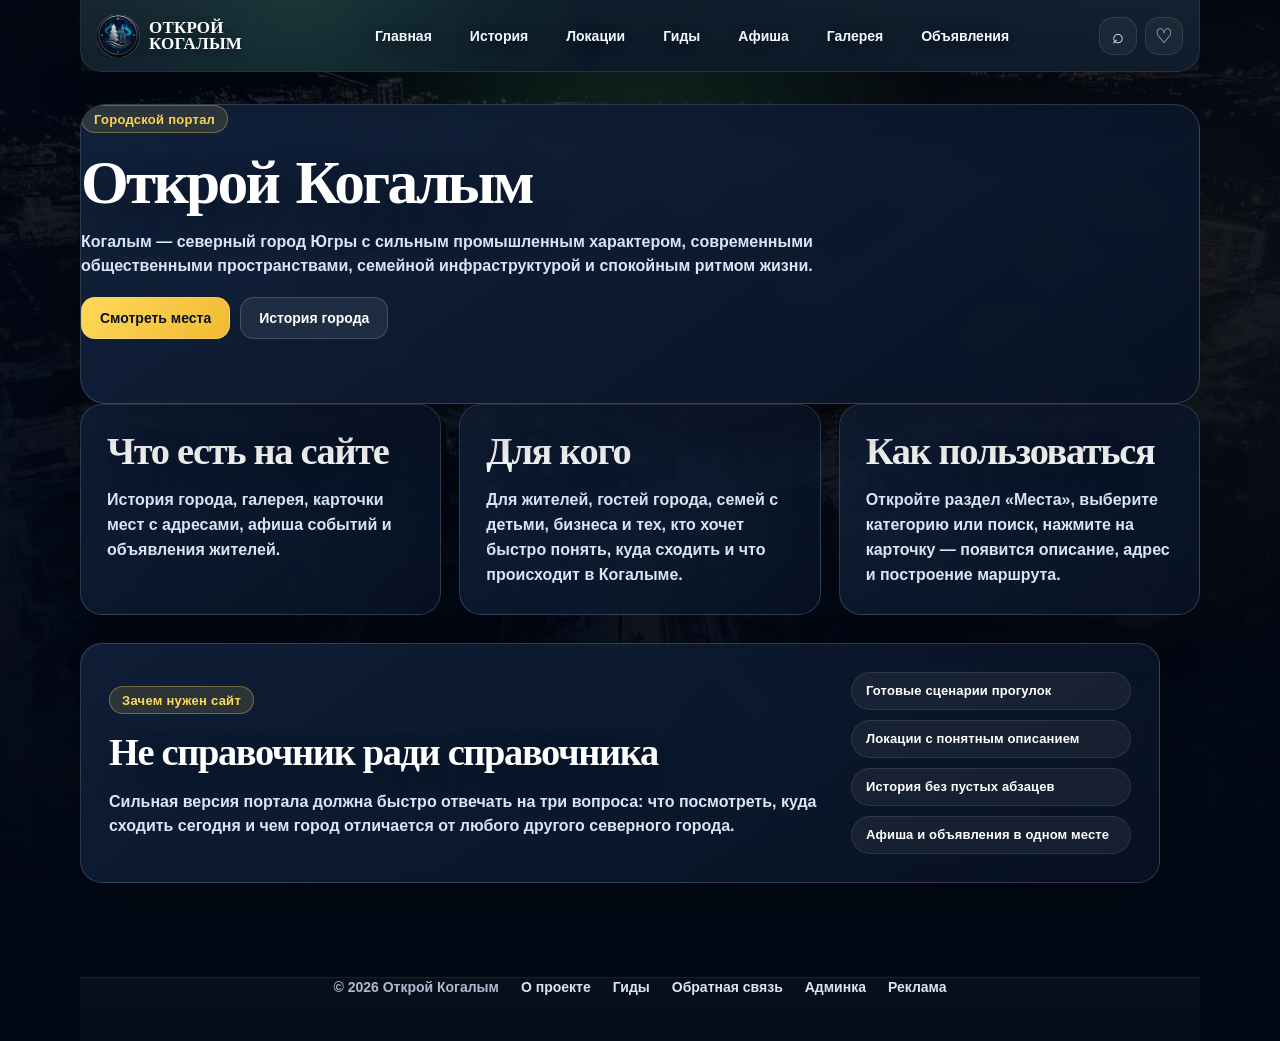
==== commit c68760dc: "Add files via upload" ====
--- a/about.html
+++ b/about.html
@@ -8,9 +8,9 @@
 <meta content="0" http-equiv="Expires"/>
 <meta content="width=device-width, initial-scale=1.0" name="viewport"/>
 <title>О городе — Открой Когалым</title>
-<link href="style.v7-hard.css?v=site_20260616_v65_final_clean" rel="stylesheet"/>
+<link href="style.v7-hard.css?v=site_20260616_v66_unified_final" rel="stylesheet"/>
 
-<link href="repair-v65.css?v=site_20260616_v65_final_clean" rel="stylesheet">
+<link href="repair-v66.css?v=site_20260616_v66_unified_final" rel="stylesheet">
 </link></head>
 <body>
 <header class="header">
@@ -36,7 +36,7 @@
 <section class="about-hero">
 <div>
 <span class="about-kicker">Городской портал</span>
-<h1>Открой<br/>Когалым</h1>
+<h1>Открой Когалым</h1>
 <p>Когалым — северный город Югры с сильным промышленным характером, современными общественными пространствами, семейной инфраструктурой и спокойным ритмом жизни.</p>
 <div class="actions">
 <a class="btn gold" href="places.html">Смотреть места</a>
@@ -85,6 +85,6 @@
 <a href="admin.html">Админка</a>
 <a href="announcements.html">Реклама</a>
 </footer>
-<script src="weather.js?v=site_20260616_v65_final_clean"></script>
+<script src="weather.js?v=site_20260616_v66_unified_final"></script>
 </body>
 </html>
--- a/repair-v66.css
+++ b/repair-v66.css
@@ -0,0 +1,901 @@
+/* ===== V66 UNIFIED DESIGN SYSTEM BASE =====
+   Цель: один фон, одна шапка, один тип hero-блока, одна ширина страниц.
+*/
+:root{
+  --v64-bg:#020814;
+  --v64-width:1160px;
+  --v64-x:34px;
+  --v64-gold:#f2d08a;
+  --v64-gold-strong:#f4b53f;
+  --v64-text:#f7fbff;
+  --v64-muted:#dce8f8;
+  --v64-soft:#aebcd0;
+  --v64-line:rgba(220,234,255,.16);
+  --v64-panel:linear-gradient(145deg,rgba(14,32,58,.92),rgba(6,17,34,.94));
+  --v64-panel-soft:linear-gradient(145deg,rgba(14,32,58,.78),rgba(6,17,34,.88));
+  --v64-shadow:0 24px 70px rgba(0,0,0,.30);
+}
+
+*{box-sizing:border-box!important;}
+html{
+  min-height:100%!important;
+  overflow-x:hidden!important;
+  background:var(--v64-bg)!important;
+  background-image:none!important;
+}
+body{
+  min-height:100%!important;
+  margin:0!important;
+  overflow-x:hidden!important;
+  background:var(--v64-bg)!important;
+  background-image:none!important;
+  color:var(--v64-text)!important;
+  font-family:Arial,Helvetica,sans-serif!important;
+  font-size:16px!important;
+  line-height:1.55!important;
+  letter-spacing:0!important;
+  text-transform:none!important;
+  position:relative!important;
+  isolation:isolate!important;
+}
+body::before{
+  content:""!important;
+  position:fixed!important;
+  inset:0!important;
+  z-index:0!important;
+  pointer-events:none!important;
+  background:
+    linear-gradient(90deg,rgba(2,8,20,.86) 0%,rgba(2,8,20,.58) 48%,rgba(2,8,20,.88) 100%),
+    linear-gradient(180deg,rgba(2,8,20,.18) 0%,rgba(2,8,20,.62) 58%,#020814 100%),
+    url("images/night.jpg") center center/cover fixed no-repeat!important;
+}
+body::after{
+  content:""!important;
+  position:fixed!important;
+  inset:0!important;
+  z-index:0!important;
+  pointer-events:none!important;
+  background:radial-gradient(circle at 50% 0%,rgba(83,227,119,.18),transparent 30%)!important;
+}
+body > header,
+body > main,
+body > footer{
+  position:relative!important;
+  z-index:1!important;
+}
+
+/* один глобальный фон, без фоновых кусков на отдельных страницах */
+.hero,.hero-clean,.page-shell,.routes-page,.places-page,.events-page,.gallery-page,.ann-page,.about-page,.admin-page,.history-v58,
+.events-shell,.ann-container,.places-showcase-clean,.events-hero-clean,.routes-hero-rich,.gallery-hero,.ann-top-clean,.about-hero,.admin-hero,
+.history-v58-hero,.events-hero,.ann-top,.places-showcase,.routes-rich-list,.catalog-layout,.events-layout,.ann-board{
+  background:transparent!important;
+  background-image:none!important;
+  box-shadow:none!important;
+}
+.hero::before,.hero::after,.hero-clean::before,.hero-clean::after,.events-hero::before,.events-hero::after,
+.places-showcase::before,.places-showcase::after,.places-showcase-clean::before,.places-showcase-clean::after,
+.ann-page::before,.ann-page::after,.events-page::before,.events-page::after,.places-page::before,.places-page::after,
+.routes-page::before,.routes-page::after,.gallery-page::before,.gallery-page::after,.history-v58::before,.history-v58::after{
+  content:none!important;
+  display:none!important;
+}
+
+/* шапка строго одинаковая */
+body .header{
+  position:fixed!important;
+  top:0!important;
+  left:50%!important;
+  right:auto!important;
+  transform:translateX(-50%)!important;
+  width:min(var(--v64-width),calc(100% - var(--v64-x)))!important;
+  max-width:var(--v64-width)!important;
+  height:74px!important;
+  min-height:74px!important;
+  padding:0 16px!important;
+  margin:0!important;
+  display:grid!important;
+  grid-template-columns:max-content minmax(0,1fr) max-content!important;
+  align-items:center!important;
+  gap:18px!important;
+  border-radius:0 0 22px 22px!important;
+  border:1px solid rgba(255,255,255,.09)!important;
+  border-top:0!important;
+  background:linear-gradient(180deg,rgba(14,27,42,.94),rgba(10,22,38,.86))!important;
+  backdrop-filter:blur(18px)!important;
+  -webkit-backdrop-filter:blur(18px)!important;
+  box-shadow:0 16px 44px rgba(0,0,0,.26)!important;
+  overflow:visible!important;
+  z-index:1000!important;
+}
+body .brand{
+  width:auto!important;
+  max-width:180px!important;
+  display:flex!important;
+  align-items:center!important;
+  gap:10px!important;
+  flex-shrink:0!important;
+  color:#fff!important;
+  text-decoration:none!important;
+  overflow:visible!important;
+}
+body .brand img{
+  width:44px!important;
+  height:44px!important;
+  min-width:44px!important;
+  object-fit:contain!important;
+  border-radius:50%!important;
+  display:block!important;
+}
+body .brand span{
+  display:block!important;
+  font-family:Georgia,"Times New Roman",serif!important;
+  font-size:18px!important;
+  line-height:.88!important;
+  font-weight:900!important;
+  letter-spacing:.01em!important;
+  color:#fff!important;
+  text-transform:uppercase!important;
+  white-space:nowrap!important;
+}
+body .header nav{
+  width:100%!important;
+  min-width:0!important;
+  margin:0!important;
+  padding:0!important;
+  display:flex!important;
+  align-items:center!important;
+  justify-content:center!important;
+  gap:clamp(10px,1.35vw,20px)!important;
+  flex-wrap:nowrap!important;
+  overflow:visible!important;
+}
+body .header nav a{
+  position:relative!important;
+  height:36px!important;
+  min-height:36px!important;
+  display:inline-flex!important;
+  align-items:center!important;
+  justify-content:center!important;
+  padding:0 13px!important;
+  margin:0!important;
+  border:1px solid transparent!important;
+  border-bottom:0!important;
+  border-radius:999px!important;
+  background:transparent!important;
+  box-shadow:none!important;
+  color:#f4f8ff!important;
+  font-family:Arial,Helvetica,sans-serif!important;
+  font-size:14px!important;
+  line-height:1!important;
+  font-weight:850!important;
+  letter-spacing:0!important;
+  text-transform:none!important;
+  text-decoration:none!important;
+  white-space:nowrap!important;
+}
+body .header nav a::before,
+body .header nav a::after,
+body .header nav a.active::before,
+body .header nav a.active::after,
+body .header nav a:hover::before,
+body .header nav a:hover::after{
+  content:none!important;
+  display:none!important;
+  position:static!important;
+  inset:auto!important;
+  width:0!important;
+  height:0!important;
+  opacity:0!important;
+  visibility:hidden!important;
+  background:none!important;
+  border:0!important;
+  box-shadow:none!important;
+  transform:none!important;
+}
+body .header nav a:hover:not(.active){
+  color:var(--v64-gold)!important;
+  background:rgba(242,208,138,.10)!important;
+  border-color:rgba(242,208,138,.24)!important;
+}
+body .header nav a.active{
+  color:#07101f!important;
+  background:linear-gradient(135deg,var(--v64-gold),var(--v64-gold-strong))!important;
+  border:1px solid rgba(242,208,138,.80)!important;
+  border-radius:999px!important;
+  box-shadow:0 8px 22px rgba(242,208,138,.22)!important;
+  text-decoration:none!important;
+}
+body .right-head{
+  width:auto!important;
+  display:flex!important;
+  align-items:center!important;
+  justify-content:flex-end!important;
+  gap:8px!important;
+  margin:0!important;
+  flex-shrink:0!important;
+}
+body .icon{
+  width:34px!important;
+  height:34px!important;
+  min-width:34px!important;
+  display:grid!important;
+  place-items:center!important;
+  border-radius:50%!important;
+  background:rgba(255,255,255,.07)!important;
+  border:1px solid rgba(255,255,255,.10)!important;
+  color:#fff!important;
+  font-size:16px!important;
+  line-height:1!important;
+}
+
+/* одинаковая ширина страниц */
+body > main,
+body > main.page-shell,
+body > main.routes-page,
+body > main.places-page,
+body > main.events-page,
+body > main.gallery-page,
+body > main.ann-page,
+body > main.about-page,
+body > main.admin-page,
+body > main.history-v58{
+  width:min(var(--v64-width),calc(100% - var(--v64-x)))!important;
+  max-width:var(--v64-width)!important;
+  margin:0 auto!important;
+  padding:104px 0 64px!important;
+  min-height:calc(100vh - 76px)!important;
+  box-sizing:border-box!important;
+}
+.events-shell,.ann-container{
+  width:100%!important;
+  max-width:100%!important;
+  margin:0!important;
+  padding:0!important;
+}
+
+/* один тип верхнего hero-блока на всех вкладках */
+.hero-clean,.history-v58-hero,.places-showcase-clean,.routes-hero-rich,.events-hero-clean,.gallery-hero,.ann-top-clean,.about-hero,.admin-hero{
+  width:100%!important;
+  max-width:100%!important;
+  min-height:0!important;
+  margin:0 0 28px!important;
+  padding:0!important;
+  display:block!important;
+  border:0!important;
+  border-radius:0!important;
+  background:none!important;
+  box-shadow:none!important;
+  overflow:visible!important;
+}
+.hero-clean__wrap{
+  width:100%!important;
+  max-width:100%!important;
+  display:block!important;
+  margin:0!important;
+  padding:0!important;
+}
+.cinematic-weather,
+.history-v58-hero__photo,
+.routes-hero-rich > img{
+  display:none!important;
+}
+.hero-clean__content,
+.history-v58-hero__text,
+.places-showcase-clean .places-showcase__text,
+.routes-hero-rich > div:first-child,
+.events-hero-clean .events-hero-copy,
+.gallery-hero,
+.ann-top-clean .ann-top-main,
+.about-hero,
+.admin-hero{
+  width:100%!important;
+  max-width:100%!important;
+  min-height:250px!important;
+  padding:34px 38px!important;
+  display:flex!important;
+  flex-direction:column!important;
+  justify-content:center!important;
+  align-items:flex-start!important;
+  border:1px solid var(--v64-line)!important;
+  border-radius:26px!important;
+  background:var(--v64-panel)!important;
+  box-shadow:var(--v64-shadow)!important;
+  backdrop-filter:blur(16px)!important;
+  -webkit-backdrop-filter:blur(16px)!important;
+  overflow:hidden!important;
+}
+.ann-top-clean .ann-add-btn{
+  width:max-content!important;
+  margin:16px 0 0!important;
+}
+.gallery-hero h1 br,
+.ann-top-clean h1 br{
+  display:none!important;
+}
+
+/* единая типографика */
+h1,h2,h3,
+.hero-clean h1,.history-v58 h1,.places-showcase-clean h1,.routes-hero-rich h1,.events-hero-clean h1,.gallery-hero h1,.ann-top-clean h1,.about-hero h1,.admin-hero h1,
+.place-body h2,.event-body h2,.ann-item h2,.route-rich-body h2,.guide-card h3,.pulse-card h3,.gallery-card h3{
+  font-family:Georgia,"Times New Roman",serif!important;
+  font-weight:850!important;
+  letter-spacing:-.025em!important;
+  text-transform:none!important;
+  color:var(--v64-text)!important;
+  text-shadow:0 10px 30px rgba(0,0,0,.34)!important;
+}
+h1,.hero-clean h1,.history-v58 h1,.places-showcase-clean h1,.routes-hero-rich h1,.events-hero-clean h1,.gallery-hero h1,.ann-top-clean h1,.about-hero h1,.admin-hero h1{
+  max-width:860px!important;
+  font-size:clamp(44px,4.4vw,62px)!important;
+  line-height:1.03!important;
+  margin:0 0 16px!important;
+}
+h2{font-size:clamp(26px,2.3vw,36px)!important;line-height:1.10!important;}
+h3,.place-body h2,.event-body h2,.ann-item h2,.route-rich-body h2,.gallery-card h3{
+  font-size:clamp(20px,1.55vw,25px)!important;
+  line-height:1.15!important;
+}
+p,.lead,.hero-clean .lead,.history-v58 p,.places-showcase__lead,.events-lead,.routes-page p,.gallery-page p,.ann-page p,.about-page p,.admin-page p,.place-body p,.event-body p,.route-rich-body p{
+  max-width:820px!important;
+  font-family:Arial,Helvetica,sans-serif!important;
+  font-size:16px!important;
+  line-height:1.58!important;
+  font-weight:650!important;
+  color:var(--v64-muted)!important;
+  letter-spacing:0!important;
+  text-transform:none!important;
+}
+.section-kicker,.kicker,.places-eyebrow,.events-kicker,.gallery-kicker,.ann-badge,.ann-kicker,.route-tag,.guide-card span,.pulse-card b,.history-v58-tags span,.routes-hero-tags span,.places-showcase__chips span,.events-hero-pills span,.ann-top-tags span,.event-cat,.place-top span,.gallery-card span,.ann-cat,.filter-btn,.place-filter,.btn,button,a.btn{
+  font-family:Arial,Helvetica,sans-serif!important;
+  text-transform:none!important;
+  letter-spacing:0!important;
+}
+.section-kicker,.kicker,.places-eyebrow,.events-kicker,.gallery-kicker,.ann-badge,.route-tag,.guide-card span,.pulse-card b,.history-v58-tags span,.routes-hero-tags span,.places-showcase__chips span,.events-hero-pills span,.ann-top-tags span{
+  display:inline-flex!important;
+  align-items:center!important;
+  width:max-content!important;
+  max-width:100%!important;
+  min-height:30px!important;
+  padding:8px 12px!important;
+  margin:0 0 14px!important;
+  border-radius:999px!important;
+  background:rgba(242,208,138,.12)!important;
+  border:1px solid rgba(242,208,138,.24)!important;
+  color:var(--v64-gold)!important;
+  font-size:13px!important;
+  line-height:1!important;
+  font-weight:850!important;
+}
+.routes-hero-tags,.places-showcase__chips,.events-hero-pills,.ann-top-tags,.history-v58-tags{
+  display:flex!important;
+  gap:10px!important;
+  flex-wrap:wrap!important;
+  margin:18px 0 0!important;
+}
+.routes-hero-tags span,.places-showcase__chips span,.events-hero-pills span,.ann-top-tags span,.history-v58-tags span{
+  margin:0!important;
+  color:#fff!important;
+}
+
+/* кнопки и фильтры */
+.btn,button,a.btn,.gold,.dark,.more-btn,.card-info-btn,.place-info-btn,.event-info-btn,.ann-add-btn,.place-filter,.filter-btn,.ann-cat{
+  min-height:42px!important;
+  padding:0 18px!important;
+  border-radius:14px!important;
+  font-size:14px!important;
+  font-weight:850!important;
+  line-height:1!important;
+  text-transform:none!important;
+  text-decoration:none!important;
+}
+.gold,.ann-add-btn,.filter-btn.active,.place-filter.active,.ann-cat.active{
+  background:linear-gradient(135deg,var(--v64-gold),var(--v64-gold-strong))!important;
+  color:#07101f!important;
+  border-color:transparent!important;
+}
+.dark,.filter-btn,.place-filter,.ann-cat{
+  background:rgba(255,255,255,.065)!important;
+  color:#fff!important;
+  border:1px solid var(--v64-line)!important;
+}
+
+/* одинаковые панели ниже hero */
+.panel,.guide-card,.pulse-card,.route-rich-card,.gallery-story-section,.about-purpose,.ann-search-panel,.ann-board,.ann-side,.places-control-panel,.places-results-panel,
+.history-v58-story,.history-v58-timeline,.history-v58-jubilee,.history-v58-symbols,.history-v58-sources,.admin-card,.saved-list{
+  border:1px solid var(--v64-line)!important;
+  border-radius:24px!important;
+  background:var(--v64-panel-soft)!important;
+  box-shadow:0 18px 54px rgba(0,0,0,.22)!important;
+  backdrop-filter:blur(14px)!important;
+  -webkit-backdrop-filter:blur(14px)!important;
+  overflow:hidden!important;
+}
+
+/* сетки: одинаковый ритм */
+.home-highlights,.guide-cards,.today-grid,.history-v58-facts,.history-v58-story-grid,.history-v58-symbol-grid,.gallery-grid,.places-grid.catalog-grid,.events-grid,.about-grid,.admin-grid,.cards{
+  display:grid!important;
+  gap:18px!important;
+}
+.home-highlights{grid-template-columns:repeat(4,minmax(0,1fr))!important;margin:0 0 30px!important;}
+.guide-cards,.today-grid,.places-grid.catalog-grid,.events-grid,.about-grid,.admin-grid,.cards{grid-template-columns:repeat(3,minmax(0,1fr))!important;}
+.history-v58-facts,.history-v58-symbol-grid,.gallery-grid{grid-template-columns:repeat(4,minmax(0,1fr))!important;}
+.history-v58-story-grid{grid-template-columns:repeat(3,minmax(0,1fr))!important;}
+
+.highlight-card,.gallery-card,.place-card.catalog-card,.event-card,.history-v58-facts article,.history-v58-story-grid article,.history-v58-line article,.history-v58-symbol-grid a,.week-place,.today-card,.cards article{
+  border:1px solid var(--v64-line)!important;
+  border-radius:22px!important;
+  background:linear-gradient(180deg,rgba(10,28,50,.86),rgba(5,15,30,.94))!important;
+  box-shadow:0 18px 52px rgba(0,0,0,.20)!important;
+  overflow:hidden!important;
+  backdrop-filter:blur(12px)!important;
+  -webkit-backdrop-filter:blur(12px)!important;
+}
+
+/* локации */
+.places-control-panel{margin:0 0 16px!important;padding:14px!important;}
+.catalog-filter-row{display:flex!important;flex-wrap:wrap!important;gap:10px!important;margin:0!important;}
+.catalog-layout,.places-results-panel{display:block!important;width:100%!important;margin:0!important;padding:0!important;background:none!important;border:0!important;box-shadow:none!important;overflow:visible!important;}
+.place-card.catalog-card{height:440px!important;min-height:440px!important;max-height:440px!important;display:flex!important;flex-direction:column!important;}
+.place-image{height:190px!important;min-height:190px!important;max-height:190px!important;background:#07111f!important;overflow:hidden!important;}
+.place-image img{width:100%!important;height:100%!important;object-fit:cover!important;object-position:center!important;display:block!important;filter:brightness(.90) saturate(1.05)!important;}
+.place-body{padding:18px!important;display:flex!important;flex-direction:column!important;gap:10px!important;flex:1 1 auto!important;overflow:hidden!important;}
+.place-top{margin:0!important;}
+.place-body h2{font-size:22px!important;min-height:51px!important;max-height:51px!important;display:-webkit-box!important;-webkit-line-clamp:2!important;-webkit-box-orient:vertical!important;overflow:hidden!important;}
+.place-body p{font-size:14px!important;line-height:1.45!important;min-height:60px!important;max-height:60px!important;display:-webkit-box!important;-webkit-line-clamp:3!important;-webkit-box-orient:vertical!important;overflow:hidden!important;}
+.place-meta{display:none!important;}
+.place-info-btn{width:100%!important;margin-top:auto!important;}
+
+/* афиша */
+.events-summary{display:none!important;}
+.events-toolbar{position:relative!important;top:auto!important;z-index:20!important;margin:0 0 18px!important;padding:13px!important;border-radius:20px!important;background:var(--v64-panel-soft)!important;border:1px solid var(--v64-line)!important;display:flex!important;align-items:center!important;justify-content:space-between!important;gap:12px!important;box-shadow:0 14px 44px rgba(0,0,0,.20)!important;}
+.filter-row{display:flex!important;flex-wrap:wrap!important;gap:9px!important;}
+.week-switch{display:flex!important;align-items:center!important;gap:8px!important;}
+.events-layout{display:block!important;width:100%!important;}
+.side-panel{display:none!important;}
+.event-card{height:390px!important;min-height:390px!important;max-height:390px!important;display:flex!important;flex-direction:column!important;}
+.event-img{height:145px!important;min-height:145px!important;max-height:145px!important;overflow:hidden!important;}
+.event-photo{width:100%!important;height:100%!important;object-fit:cover!important;object-position:center!important;display:block!important;}
+.event-body{padding:16px!important;display:flex!important;flex-direction:column!important;gap:9px!important;flex:1 1 auto!important;overflow:hidden!important;}
+.event-body h2{font-size:22px!important;min-height:50px!important;max-height:50px!important;display:-webkit-box!important;-webkit-line-clamp:2!important;-webkit-box-orient:vertical!important;overflow:hidden!important;}
+.event-body p{font-size:14px!important;line-height:1.45!important;max-height:42px!important;overflow:hidden!important;}
+.event-meta{font-size:13px!important;color:var(--v64-muted)!important;}
+.event-info-btn{margin-top:auto!important;width:100%!important;}
+
+/* гиды */
+.routes-rich-list{display:grid!important;gap:18px!important;}
+.route-rich-card{display:grid!important;grid-template-columns:330px minmax(0,1fr)!important;gap:0!important;}
+.route-rich-card img{width:100%!important;height:100%!important;min-height:300px!important;object-fit:cover!important;display:block!important;}
+.route-rich-body{padding:26px!important;}
+.route-rich-body ol{margin:14px 0 18px 20px!important;color:var(--v64-muted)!important;font-size:15px!important;line-height:1.6!important;}
+
+/* галерея */
+.gallery-grid{margin:0 0 24px!important;}
+.gallery-card{min-height:230px!important;padding:0!important;text-align:left!important;position:relative!important;display:block!important;cursor:pointer!important;}
+.gallery-card img{width:100%!important;height:230px!important;object-fit:cover!important;display:block!important;filter:brightness(.82) saturate(1.05)!important;}
+.gallery-card span,.gallery-card h3{position:absolute!important;left:16px!important;z-index:2!important;}
+.gallery-card span{bottom:54px!important;margin:0!important;}
+.gallery-card h3{bottom:16px!important;right:16px!important;color:#fff!important;text-shadow:0 6px 22px rgba(0,0,0,.60)!important;}
+.gallery-card::after{content:""!important;position:absolute!important;inset:0!important;background:linear-gradient(180deg,transparent 42%,rgba(2,8,20,.86))!important;pointer-events:none!important;}
+
+/* объявления */
+.ann-search-panel{display:grid!important;grid-template-columns:repeat(4,minmax(0,1fr))!important;gap:12px!important;padding:14px!important;margin:0 0 12px!important;}
+.ann-search-panel input,.ann-search-panel select{width:100%!important;height:44px!important;border-radius:13px!important;background:rgba(255,255,255,.07)!important;border:1px solid var(--v64-line)!important;color:#fff!important;padding:0 14px!important;font-weight:700!important;}
+.ann-categories{display:grid!important;grid-template-columns:repeat(5,minmax(0,1fr))!important;gap:10px!important;margin:0 0 18px!important;}
+.ann-board{display:grid!important;grid-template-columns:minmax(0,1fr) 280px!important;gap:18px!important;padding:0!important;background:none!important;border:0!important;box-shadow:none!important;overflow:visible!important;}
+.ann-empty{padding:22px!important;border-radius:16px!important;background:var(--v64-panel-soft)!important;border:1px solid var(--v64-line)!important;color:#fff!important;font-weight:850!important;}
+.ann-side{padding:24px!important;}
+
+footer{
+  width:min(var(--v64-width),calc(100% - var(--v64-x)))!important;
+  max-width:var(--v64-width)!important;
+  margin:0 auto!important;
+  padding:0 0 44px!important;
+  display:flex!important;
+  justify-content:center!important;
+  gap:22px!important;
+  flex-wrap:wrap!important;
+  color:var(--v64-soft)!important;
+  font:750 14px/1.4 Arial,Helvetica,sans-serif!important;
+}
+footer a{color:var(--v64-muted)!important;text-transform:none!important;}
+footer a:hover{color:var(--v64-gold)!important;}
+
+@media(max-width:1180px){
+  :root{--v64-x:24px;--v64-width:1040px;}
+  body .header{grid-template-columns:max-content minmax(0,1fr)!important;height:auto!important;min-height:74px!important;padding:10px 14px!important;}
+  body .brand span{font-size:17px!important;}
+  body .brand img{width:42px!important;height:42px!important;min-width:42px!important;}
+  body .right-head{display:none!important;}
+  body .header nav{justify-content:flex-end!important;gap:10px!important;}
+  body .header nav a{height:35px!important;min-height:35px!important;font-size:13px!important;padding:0 10px!important;}
+  body > main,body > main.page-shell,body > main.routes-page,body > main.places-page,body > main.events-page,body > main.gallery-page,body > main.ann-page,body > main.about-page,body > main.admin-page,body > main.history-v58{padding-top:102px!important;}
+  .home-highlights,.history-v58-facts,.history-v58-symbol-grid,.gallery-grid{grid-template-columns:repeat(2,minmax(0,1fr))!important;}
+  .guide-cards,.today-grid,.places-grid.catalog-grid,.events-grid,.about-grid,.admin-grid,.cards,.history-v58-story-grid{grid-template-columns:repeat(2,minmax(0,1fr))!important;}
+  .route-rich-card,.ann-board{grid-template-columns:1fr!important;}
+  .route-rich-card img{height:260px!important;min-height:260px!important;}
+  .ann-search-panel{grid-template-columns:repeat(2,minmax(0,1fr))!important;}
+}
+@media(max-width:760px){
+  :root{--v64-x:20px;--v64-width:100%;}
+  body::before{background:linear-gradient(180deg,rgba(2,8,20,.86),#020814),url("images/night.jpg") center center/cover fixed no-repeat!important;}
+  body .header{position:relative!important;left:auto!important;transform:none!important;width:calc(100% - 20px)!important;margin:0 auto!important;grid-template-columns:1fr!important;height:auto!important;padding:14px 12px!important;border-radius:0 0 18px 18px!important;}
+  body .brand{width:auto!important;max-width:none!important;}
+  body .header nav{width:100%!important;justify-content:flex-start!important;overflow-x:auto!important;gap:12px!important;padding:0 0 4px!important;scrollbar-width:none!important;}
+  body .header nav::-webkit-scrollbar{display:none!important;}
+  body .header nav a{height:36px!important;min-height:36px!important;flex:0 0 auto!important;padding:0 11px!important;}
+  body > main,body > main.page-shell,body > main.routes-page,body > main.places-page,body > main.events-page,body > main.gallery-page,body > main.ann-page,body > main.about-page,body > main.admin-page,body > main.history-v58{padding-top:26px!important;}
+  .hero-clean__content,.history-v58-hero__text,.places-showcase-clean .places-showcase__text,.routes-hero-rich > div:first-child,.events-hero-clean .events-hero-copy,.gallery-hero,.ann-top-clean .ann-top-main,.about-hero,.admin-hero{min-height:0!important;padding:24px!important;border-radius:22px!important;}
+  h1,.hero-clean h1,.history-v58 h1,.places-showcase-clean h1,.routes-hero-rich h1,.events-hero-clean h1,.gallery-hero h1,.ann-top-clean h1,.about-hero h1,.admin-hero h1{font-size:38px!important;}
+  h2{font-size:27px!important;}
+  .home-highlights,.history-v58-facts,.history-v58-symbol-grid,.gallery-grid,.places-grid.catalog-grid,.events-grid,.guide-cards,.today-grid,.history-v58-story-grid,.about-grid,.admin-grid,.cards{grid-template-columns:1fr!important;}
+  .place-card.catalog-card,.event-card{height:auto!important;min-height:0!important;max-height:none!important;}
+  .place-body h2,.place-body p,.event-body h2,.event-body p,.event-meta{min-height:0!important;max-height:none!important;}
+  .ann-search-panel,.ann-categories{grid-template-columns:1fr!important;}
+  footer{width:calc(100% - 24px)!important;justify-content:flex-start!important;padding-bottom:34px!important;}
+}
+
+
+/* ===== V66 FINAL GUARD: no old underline, no mixed page backgrounds ===== */
+html,body{background-color:#020814!important;background-image:none!important;}
+body::before{content:""!important;position:fixed!important;inset:0!important;z-index:0!important;pointer-events:none!important;background:linear-gradient(90deg,rgba(2,8,20,.88),rgba(2,8,20,.60) 50%,rgba(2,8,20,.88)),linear-gradient(180deg,rgba(2,8,20,.20),rgba(2,8,20,.70) 65%,#020814),url("images/night.jpg") center center/cover fixed no-repeat!important;}
+body::after{content:""!important;position:fixed!important;inset:0!important;z-index:0!important;pointer-events:none!important;background:radial-gradient(circle at 50% 0%,rgba(85,227,119,.18),transparent 30%)!important;}
+body > header, body > main, body > footer{position:relative!important;z-index:1!important;}
+.header nav a,.header nav a.active{background-clip:padding-box!important;text-decoration:none!important;}
+.header nav a::before,.header nav a::after,.header nav a.active::before,.header nav a.active::after,nav a::before,nav a::after,nav a.active::before,nav a.active::after{content:none!important;display:none!important;width:0!important;height:0!important;opacity:0!important;visibility:hidden!important;border:0!important;background:none!important;box-shadow:none!important;transform:none!important;}
+.header nav a.active{background:linear-gradient(135deg,#f2d08a,#f4b53f)!important;color:#07101f!important;border-radius:999px!important;border:1px solid rgba(242,208,138,.85)!important;box-shadow:0 8px 22px rgba(242,208,138,.22)!important;}
+.header nav a.active:hover{color:#07101f!important;}
+.hero-clean,.history-v58-hero,.places-showcase-clean,.routes-hero-rich,.routes-v2-hero-clean,.events-hero-clean,.gallery-hero,.ann-top-clean,.about-hero,.admin-hero{background:transparent!important;background-image:none!important;}
+.hero-clean::before,.hero-clean::after,.history-v58-hero::before,.history-v58-hero::after,.places-showcase-clean::before,.places-showcase-clean::after,.routes-hero-rich::before,.routes-hero-rich::after,.routes-v2-hero-clean::before,.routes-v2-hero-clean::after,.events-hero-clean::before,.events-hero-clean::after,.gallery-hero::before,.gallery-hero::after,.ann-top-clean::before,.ann-top-clean::after,.about-hero::before,.about-hero::after,.admin-hero::before,.admin-hero::after{content:none!important;display:none!important;}
+.hero-clean__content,.history-v58-hero__text,.places-showcase-clean .places-showcase__text,.routes-hero-rich > div:first-child,.routes-v2-hero-clean,.events-hero-clean .events-hero-copy,.gallery-hero,.ann-top-clean .ann-top-main,.about-hero,.admin-hero{background:linear-gradient(145deg,rgba(14,32,58,.92),rgba(6,17,34,.94))!important;border:1px solid rgba(220,234,255,.16)!important;border-radius:26px!important;box-shadow:0 24px 70px rgba(0,0,0,.30)!important;}
+.cinematic-weather,.history-v58-hero__photo,.routes-hero-rich > img,.events-summary{display:none!important;}
+body > main,body > main.page-shell,body > main.routes-page,body > main.places-page,body > main.events-page,body > main.gallery-page,body > main.ann-page,body > main.about-page,body > main.admin-page,body > main.history-v58{width:min(1160px,calc(100% - 34px))!important;max-width:1160px!important;margin-left:auto!important;margin-right:auto!important;}
+
+
+/* ===== V66 TRUE UNIFIED VISUAL SYSTEM =====
+   Fixes actual cross-page visual drift: one background, one header, one hero,
+   one button/filter/card language. This block intentionally overrides all older layers. */
+:root{
+  --u-bg:#020814;
+  --u-width:1120px;
+  --u-page-gap:48px;
+  --u-gold:#ffd95a;
+  --u-gold-2:#f1b932;
+  --u-text:#f7fbff;
+  --u-muted:#d9e5f4;
+  --u-soft:#aebbd0;
+  --u-line:rgba(226,239,255,.18);
+  --u-panel:linear-gradient(145deg,rgba(18,35,62,.94),rgba(8,18,36,.96));
+  --u-panel-soft:linear-gradient(145deg,rgba(18,35,62,.82),rgba(8,18,36,.88));
+  --u-radius:26px;
+  --u-shadow:0 26px 76px rgba(0,0,0,.34);
+}
+html,body{
+  min-height:100%!important;
+  background:#020814!important;
+  background-image:none!important;
+  color:var(--u-text)!important;
+  font-family:Arial,Helvetica,sans-serif!important;
+  overflow-x:hidden!important;
+  text-transform:none!important;
+}
+body::before{
+  content:""!important;
+  position:fixed!important;
+  inset:0!important;
+  z-index:0!important;
+  pointer-events:none!important;
+  background:
+    linear-gradient(90deg,rgba(2,8,20,.88) 0%,rgba(2,8,20,.66) 50%,rgba(2,8,20,.90) 100%),
+    linear-gradient(180deg,rgba(2,8,20,.18) 0%,rgba(2,8,20,.76) 62%,#020814 100%),
+    url("images/night.jpg") center 36%/cover fixed no-repeat!important;
+  opacity:1!important;
+}
+body::after{
+  content:""!important;
+  position:fixed!important;
+  inset:0!important;
+  z-index:0!important;
+  pointer-events:none!important;
+  background:
+    radial-gradient(circle at 50% 0%,rgba(101,236,124,.20),transparent 28%),
+    radial-gradient(circle at 85% 34%,rgba(255,217,90,.06),transparent 32%)!important;
+}
+body > header,body > main,body > footer{position:relative!important;z-index:1!important;}
+
+/* Remove every old page-specific background piece */
+.hero,.hero-clean,.hero-clean__wrap,.page-shell,.routes-page,.places-page,.events-page,.gallery-page,.ann-page,.about-page,.admin-page,.history-v58,
+.events-shell,.ann-container,.places-showcase-clean,.events-hero-clean,.routes-hero-rich,.gallery-hero,.ann-top-clean,.about-hero,.admin-hero,
+.history-v58-hero,.events-hero,.ann-top,.places-showcase,.routes-rich-list,.catalog-layout,.events-layout,.ann-board,
+.city-guide-section,.history-v58-story,.history-v58-timeline,.history-v58-jubilee,.history-v58-symbols,.gallery-story-section,.about-purpose{
+  background:transparent!important;
+  background-image:none!important;
+  box-shadow:none!important;
+}
+.hero::before,.hero::after,.hero-clean::before,.hero-clean::after,.hero-clean__wrap::before,.hero-clean__wrap::after,
+.history-v58-hero::before,.history-v58-hero::after,.places-showcase-clean::before,.places-showcase-clean::after,
+.routes-hero-rich::before,.routes-hero-rich::after,.events-hero-clean::before,.events-hero-clean::after,
+.gallery-hero::before,.gallery-hero::after,.ann-top-clean::before,.ann-top-clean::after,.about-hero::before,.about-hero::after,.admin-hero::before,.admin-hero::after,
+.places-page::before,.places-page::after,.events-page::before,.events-page::after,.ann-page::before,.ann-page::after,.gallery-page::before,.gallery-page::after,.history-v58::before,.history-v58::after{
+  content:none!important;display:none!important;
+}
+
+/* Header */
+body .header{
+  position:fixed!important;
+  top:0!important;
+  left:50%!important;
+  right:auto!important;
+  transform:translateX(-50%)!important;
+  width:min(var(--u-width),calc(100% - var(--u-page-gap)))!important;
+  max-width:var(--u-width)!important;
+  min-height:72px!important;
+  height:72px!important;
+  padding:0 16px!important;
+  margin:0!important;
+  display:grid!important;
+  grid-template-columns:190px minmax(0,1fr) 86px!important;
+  align-items:center!important;
+  gap:14px!important;
+  border-radius:0 0 22px 22px!important;
+  border:1px solid rgba(255,255,255,.10)!important;
+  border-top:0!important;
+  background:linear-gradient(180deg,rgba(14,28,43,.95),rgba(10,23,39,.90))!important;
+  box-shadow:0 18px 48px rgba(0,0,0,.30)!important;
+  backdrop-filter:blur(18px)!important;
+  -webkit-backdrop-filter:blur(18px)!important;
+  overflow:visible!important;
+  z-index:1000!important;
+}
+body .brand{display:flex!important;align-items:center!important;gap:10px!important;min-width:0!important;width:auto!important;max-width:190px!important;text-decoration:none!important;overflow:hidden!important;}
+body .brand img{width:42px!important;height:42px!important;min-width:42px!important;object-fit:contain!important;display:block!important;border-radius:50%!important;}
+body .brand span{display:block!important;color:#fff!important;font:900 17px/.9 Georgia,"Times New Roman",serif!important;letter-spacing:.01em!important;text-transform:uppercase!important;white-space:nowrap!important;}
+body .header nav{display:flex!important;align-items:center!important;justify-content:center!important;gap:12px!important;width:100%!important;min-width:0!important;margin:0!important;padding:0!important;overflow:visible!important;}
+body .header nav a{display:inline-flex!important;align-items:center!important;justify-content:center!important;height:36px!important;min-height:36px!important;padding:0 12px!important;margin:0!important;border:1px solid transparent!important;border-radius:999px!important;background:transparent!important;color:#f3f7ff!important;text-decoration:none!important;font:850 14px/1 Arial,Helvetica,sans-serif!important;letter-spacing:0!important;text-transform:none!important;white-space:nowrap!important;box-shadow:none!important;}
+body .header nav a::before,body .header nav a::after,body .header nav a.active::before,body .header nav a.active::after,nav a::before,nav a::after,nav a.active::before,nav a.active::after{content:none!important;display:none!important;width:0!important;height:0!important;opacity:0!important;visibility:hidden!important;border:0!important;background:none!important;box-shadow:none!important;transform:none!important;}
+body .header nav a:hover:not(.active){color:var(--u-gold)!important;background:rgba(255,217,90,.10)!important;border-color:rgba(255,217,90,.24)!important;}
+body .header nav a.active{color:#09111e!important;background:linear-gradient(135deg,var(--u-gold),var(--u-gold-2))!important;border-color:rgba(255,217,90,.82)!important;box-shadow:0 8px 22px rgba(255,217,90,.24)!important;}
+body .right-head{display:flex!important;align-items:center!important;justify-content:flex-end!important;gap:8px!important;margin:0!important;}
+body .icon{width:34px!important;height:34px!important;min-width:34px!important;display:grid!important;place-items:center!important;border-radius:50%!important;background:rgba(255,255,255,.07)!important;border:1px solid rgba(255,255,255,.12)!important;color:#fff!important;text-decoration:none!important;}
+
+/* Page width */
+body > main,body > main.page-shell,body > main.routes-page,body > main.places-page,body > main.events-page,body > main.gallery-page,body > main.ann-page,body > main.about-page,body > main.admin-page,body > main.history-v58{
+  width:min(var(--u-width),calc(100% - var(--u-page-gap)))!important;
+  max-width:var(--u-width)!important;
+  margin:0 auto!important;
+  padding:104px 0 66px!important;
+  min-height:calc(100vh - 72px)!important;
+  box-sizing:border-box!important;
+}
+.events-shell,.ann-container{width:100%!important;max-width:100%!important;margin:0!important;padding:0!important;}
+
+/* One hero language */
+.hero-clean,.history-v58-hero,.places-showcase-clean,.routes-hero-rich,.events-hero-clean,.gallery-hero,.ann-top-clean,.about-hero,.admin-hero{
+  display:block!important;
+  width:100%!important;
+  max-width:100%!important;
+  min-height:300px!important;
+  margin:0 0 28px!important;
+  padding:42px 44px!important;
+  border-radius:var(--u-radius)!important;
+  border:1px solid var(--u-line)!important;
+  background:var(--u-panel)!important;
+  box-shadow:var(--u-shadow)!important;
+  overflow:hidden!important;
+}
+.hero-clean__wrap,.events-hero-inner,.about-hero{display:block!important;width:100%!important;max-width:100%!important;padding:0!important;margin:0!important;}
+.hero-clean__content,.history-v58-hero__text,.places-showcase-clean .places-showcase__text,.routes-hero-rich > div:first-child,.events-hero-clean .events-hero-copy,.gallery-hero,.ann-top-clean .ann-top-main,.about-hero > div:first-child,.admin-hero{
+  display:block!important;
+  width:100%!important;
+  max-width:820px!important;
+  min-height:0!important;
+  padding:0!important;
+  margin:0!important;
+  background:transparent!important;
+  border:0!important;
+  border-radius:0!important;
+  box-shadow:none!important;
+}
+.gallery-hero,.admin-hero{max-width:100%!important;}
+.cinematic-weather,.history-v58-hero__photo,.routes-hero-rich > img,.events-summary,.about-card{display:none!important;}
+
+/* Unified text */
+h1,.hero-clean h1,.history-v58 h1,.places-showcase-clean h1,.routes-hero-rich h1,.events-hero-clean h1,.gallery-hero h1,.ann-top-clean h1,.about-hero h1,.admin-hero h1{
+  margin:0 0 16px!important;
+  color:#fff!important;
+  font-family:Georgia,"Times New Roman",serif!important;
+  font-size:clamp(48px,4.8vw,66px)!important;
+  line-height:1.02!important;
+  font-weight:900!important;
+  letter-spacing:-.045em!important;
+  text-transform:none!important;
+  text-shadow:0 14px 42px rgba(0,0,0,.46)!important;
+  max-width:900px!important;
+}
+.hero-clean h1 strong{color:var(--u-gold)!important;font-weight:900!important;}
+h2,.section-head h2,.history-v58 h2,.route-rich-body h2,.ann-side h2,.about-page h2,.city-guide-section h2{
+  color:#fff!important;
+  font-family:Georgia,"Times New Roman",serif!important;
+  font-size:clamp(30px,3vw,42px)!important;
+  line-height:1.08!important;
+  letter-spacing:-.035em!important;
+  text-transform:none!important;
+}
+h3,.highlight-card h3,.place-body h2,.event-body h2,.gallery-card h3,.guide-card h3,.pulse-card h3{
+  color:#fff!important;
+  font-family:Georgia,"Times New Roman",serif!important;
+  font-size:23px!important;
+  line-height:1.08!important;
+  letter-spacing:-.025em!important;
+  text-transform:none!important;
+}
+p,.lead,.hero-clean .lead,.history-v58 p,.places-showcase__lead,.events-lead,.ann-lead,.routes-page p,.gallery-page p,.about-page p,.admin-page p,.place-body p,.event-body p,.route-rich-body p{
+  color:var(--u-muted)!important;
+  font:750 16px/1.55 Arial,Helvetica,sans-serif!important;
+  text-transform:none!important;
+  letter-spacing:0!important;
+}
+.lead,.places-showcase__lead,.events-lead,.ann-lead{max-width:760px!important;margin:0 0 22px!important;}
+.kicker,.section-kicker,.places-eyebrow,.events-kicker,.gallery-kicker,.ann-badge,.ann-kicker,.about-kicker,.admin-eyebrow,.route-tag,.event-cat,.place-top span,.gallery-card span{
+  display:inline-flex!important;align-items:center!important;min-height:28px!important;padding:6px 12px!important;margin:0 0 18px!important;border-radius:999px!important;background:rgba(255,217,90,.13)!important;border:1px solid rgba(255,217,90,.34)!important;color:var(--u-gold)!important;font:900 13px/1 Arial,Helvetica,sans-serif!important;letter-spacing:.02em!important;text-transform:none!important;
+}
+.gallery-hero h1 br,.ann-top-clean h1 br,.about-hero h1 br{display:none!important;}
+.gallery-hero h1,.ann-top-clean h1,.about-hero h1{white-space:normal!important;word-spacing:.08em!important;}
+
+/* Buttons and filters */
+.btn,button,a.btn,.gold,.dark,.more-btn,.card-info-btn,.place-info-btn,.event-info-btn,.ann-add-btn,.place-filter,.filter-btn,.ann-cat{
+  display:inline-flex!important;align-items:center!important;justify-content:center!important;height:42px!important;min-height:42px!important;padding:0 18px!important;border-radius:14px!important;border:1px solid var(--u-line)!important;font:900 14px/1 Arial,Helvetica,sans-serif!important;letter-spacing:0!important;text-transform:none!important;text-decoration:none!important;white-space:nowrap!important;box-shadow:none!important;cursor:pointer!important;
+}
+.gold,.ann-add-btn,.filter-btn.active,.place-filter.active,.ann-cat.active{
+  background:linear-gradient(135deg,var(--u-gold),var(--u-gold-2))!important;color:#09111e!important;border-color:rgba(255,217,90,.75)!important;box-shadow:0 10px 26px rgba(255,217,90,.18)!important;
+}
+.dark,.filter-btn,.place-filter,.ann-cat{
+  background:rgba(255,255,255,.075)!important;color:#fff!important;border-color:var(--u-line)!important;
+}
+.hero-actions,.history-v58-actions,.routes-hero-tags,.places-showcase__chips,.events-hero-pills,.ann-top-tags,.actions{display:flex!important;align-items:center!important;gap:10px!important;flex-wrap:wrap!important;margin:18px 0 0!important;}
+.routes-hero-tags span,.places-showcase__chips span,.events-hero-pills span,.ann-top-tags span,.history-v58-tags span{display:inline-flex!important;align-items:center!important;height:32px!important;padding:0 13px!important;border-radius:999px!important;background:rgba(255,255,255,.08)!important;border:1px solid var(--u-line)!important;color:#fff!important;font:850 13px/1 Arial,Helvetica,sans-serif!important;text-transform:none!important;}
+
+/* Home features under hero text */
+.features{display:grid!important;grid-template-columns:repeat(4,minmax(0,1fr))!important;gap:0!important;max-width:760px!important;margin:28px 0 0!important;border:1px solid var(--u-line)!important;border-radius:16px!important;overflow:hidden!important;background:rgba(255,255,255,.055)!important;}
+.features div{display:flex!important;align-items:center!important;gap:12px!important;min-height:68px!important;padding:14px 16px!important;border-right:1px solid var(--u-line)!important;border-bottom:0!important;background:transparent!important;}
+.features div:last-child{border-right:0!important;}
+.features b{color:var(--u-gold)!important;font-size:24px!important;line-height:1!important;}
+.features span{color:#fff!important;font:850 13px/1.25 Arial,Helvetica,sans-serif!important;}
+
+/* Unified panels, grids, cards */
+.home-highlights,.guide-cards,.today-grid,.history-v58-facts,.history-v58-story-grid,.history-v58-symbol-grid,.gallery-grid,.places-grid.catalog-grid,.events-grid,.about-grid,.admin-grid,.cards{
+  display:grid!important;grid-template-columns:repeat(3,minmax(0,1fr))!important;gap:18px!important;width:100%!important;max-width:100%!important;margin:0 0 28px!important;padding:0!important;
+}
+.home-highlights{grid-template-columns:repeat(4,minmax(0,1fr))!important;}
+.highlight-card,.guide-card,.pulse-card,.place-card.catalog-card,.event-card,.route-rich-card,.gallery-card,.history-v58-facts article,.history-v58-story-grid article,.history-v58-line article,.history-v58-symbol-grid a,.about-grid article,.admin-card,.ann-side,.ann-empty,.gallery-story-section,.about-purpose{
+  background:var(--u-panel-soft)!important;border:1px solid var(--u-line)!important;border-radius:22px!important;box-shadow:0 18px 48px rgba(0,0,0,.22)!important;overflow:hidden!important;color:#fff!important;
+}
+.highlight-card{min-height:236px!important;padding:24px!important;background-size:cover!important;background-position:center!important;position:relative!important;}
+.highlight-card::before{content:""!important;position:absolute!important;inset:0!important;background:linear-gradient(180deg,rgba(6,16,32,.42),rgba(6,16,32,.90))!important;}
+.highlight-card > *{position:relative!important;z-index:1!important;}
+
+/* Shared filter bars */
+.places-control-panel,.events-toolbar,.ann-search-panel,.ann-categories{
+  width:100%!important;margin:0 0 18px!important;padding:14px!important;border-radius:20px!important;background:rgba(18,35,62,.70)!important;border:1px solid var(--u-line)!important;box-shadow:0 18px 42px rgba(0,0,0,.20)!important;backdrop-filter:blur(14px)!important;
+}
+.filter-row,.places-filters,.ann-categories{display:flex!important;gap:10px!important;flex-wrap:wrap!important;align-items:center!important;}
+.ann-search-panel{display:grid!important;grid-template-columns:repeat(4,minmax(0,1fr))!important;gap:12px!important;}
+.ann-search-panel input,.ann-search-panel select{height:44px!important;border-radius:14px!important;background:rgba(255,255,255,.07)!important;border:1px solid var(--u-line)!important;color:#fff!important;padding:0 14px!important;font:800 14px/1 Arial,Helvetica,sans-serif!important;}
+.week-switch{margin-left:auto!important;background:rgba(255,255,255,.07)!important;border:1px solid var(--u-line)!important;border-radius:16px!important;padding:6px!important;color:#fff!important;}
+
+/* Places */
+.catalog-layout,.places-results-panel{display:block!important;width:100%!important;margin:0!important;padding:0!important;background:none!important;border:0!important;box-shadow:none!important;overflow:visible!important;}
+.place-card.catalog-card{height:440px!important;min-height:440px!important;max-height:440px!important;display:flex!important;flex-direction:column!important;}
+.place-image{height:190px!important;min-height:190px!important;max-height:190px!important;background:#07111f!important;overflow:hidden!important;display:block!important;}
+.place-image img{width:100%!important;height:100%!important;max-width:none!important;object-fit:cover!important;object-position:center!important;display:block!important;filter:brightness(.92) saturate(1.05)!important;}
+.place-body{padding:18px!important;display:flex!important;flex-direction:column!important;gap:10px!important;flex:1 1 auto!important;overflow:hidden!important;}
+.place-top{margin:0!important;}
+.place-body h2{font-size:22px!important;min-height:50px!important;max-height:50px!important;display:-webkit-box!important;-webkit-line-clamp:2!important;-webkit-box-orient:vertical!important;overflow:hidden!important;}
+.place-body p{font-size:14px!important;line-height:1.45!important;min-height:60px!important;max-height:60px!important;display:-webkit-box!important;-webkit-line-clamp:3!important;-webkit-box-orient:vertical!important;overflow:hidden!important;}
+.place-meta{display:none!important;}
+.place-info-btn{width:100%!important;margin-top:auto!important;}
+
+/* Routes */
+.routes-rich-list{display:grid!important;gap:18px!important;margin:0!important;padding:0!important;}
+.route-rich-card{display:grid!important;grid-template-columns:320px minmax(0,1fr)!important;min-height:300px!important;}
+.route-rich-card img{width:100%!important;height:100%!important;min-height:300px!important;object-fit:cover!important;display:block!important;}
+.route-rich-body{padding:26px!important;display:block!important;}
+.route-rich-body ol{margin:14px 0 18px 20px!important;color:var(--u-muted)!important;font:750 15px/1.6 Arial,Helvetica,sans-serif!important;}
+
+/* Events */
+.events-layout{display:block!important;width:100%!important;margin:0!important;padding:0!important;background:none!important;border:0!important;box-shadow:none!important;}
+.events-grid{grid-template-columns:repeat(3,minmax(0,1fr))!important;}
+.event-card{height:430px!important;min-height:430px!important;display:flex!important;flex-direction:column!important;}
+.event-img{height:170px!important;min-height:170px!important;object-fit:cover!important;}
+.event-body{padding:16px!important;display:flex!important;flex-direction:column!important;gap:9px!important;flex:1 1 auto!important;overflow:hidden!important;}
+.event-body h2{font-size:22px!important;min-height:50px!important;max-height:50px!important;display:-webkit-box!important;-webkit-line-clamp:2!important;-webkit-box-orient:vertical!important;overflow:hidden!important;}
+.event-body p{font-size:14px!important;line-height:1.45!important;max-height:42px!important;overflow:hidden!important;}
+.side-panel{display:none!important;}
+
+/* Gallery */
+.gallery-grid{grid-template-columns:repeat(4,minmax(0,1fr))!important;}
+.gallery-card{min-height:220px!important;height:220px!important;padding:0!important;text-align:left!important;position:relative!important;display:block!important;cursor:pointer!important;}
+.gallery-card img{width:100%!important;height:100%!important;object-fit:cover!important;display:block!important;filter:brightness(.84) saturate(1.05)!important;}
+.gallery-card span,.gallery-card h3{position:absolute!important;left:14px!important;z-index:2!important;}
+.gallery-card span{bottom:52px!important;margin:0!important;}
+.gallery-card h3{bottom:14px!important;right:14px!important;font-size:22px!important;color:#fff!important;text-shadow:0 6px 22px rgba(0,0,0,.62)!important;}
+.gallery-card::after{content:""!important;position:absolute!important;inset:0!important;background:linear-gradient(180deg,transparent 42%,rgba(2,8,20,.86))!important;pointer-events:none!important;}
+
+/* Announcements */
+.ann-badge{margin-left:0!important;}
+.ann-top-clean{position:relative!important;}
+.ann-top-clean .ann-add-btn{margin-top:20px!important;}
+.ann-board{display:grid!important;grid-template-columns:minmax(0,1fr) 280px!important;gap:18px!important;background:transparent!important;border:0!important;box-shadow:none!important;padding:0!important;}
+.ann-empty{padding:22px!important;font-weight:850!important;}
+.ann-side{padding:24px!important;}
+.ann-side .ann-add-btn{width:100%!important;margin-top:14px!important;}
+
+/* About / admin cleanup */
+.about-hero{display:block!important;}
+.about-purpose,.gallery-story-section{display:flex!important;align-items:center!important;justify-content:space-between!important;gap:18px!important;padding:28px!important;margin:0 0 28px!important;}
+.admin-hero .es{display:none!important;}
+
+footer{width:min(var(--u-width),calc(100% - var(--u-page-gap)))!important;max-width:var(--u-width)!important;margin:0 auto!important;padding:0 0 44px!important;color:var(--u-soft)!important;font:750 14px/1.4 Arial,Helvetica,sans-serif!important;}
+footer a{color:var(--u-muted)!important;text-decoration:none!important;}
+footer a:hover{color:var(--u-gold)!important;}
+
+@media(max-width:1180px){
+  :root{--u-page-gap:28px;--u-width:1040px;}
+  body .header{grid-template-columns:170px minmax(0,1fr) 0px!important;gap:10px!important;}
+  body .right-head{display:none!important;}
+  body .header nav{justify-content:flex-end!important;gap:8px!important;}
+  body .header nav a{font-size:13px!important;padding:0 9px!important;}
+  .home-highlights,.gallery-grid{grid-template-columns:repeat(2,minmax(0,1fr))!important;}
+  .places-grid.catalog-grid,.events-grid,.guide-cards,.today-grid,.history-v58-facts,.history-v58-story-grid,.history-v58-symbol-grid,.about-grid,.admin-grid,.cards{grid-template-columns:repeat(2,minmax(0,1fr))!important;}
+  .route-rich-card,.ann-board{grid-template-columns:1fr!important;}
+  .route-rich-card img{height:260px!important;min-height:260px!important;}
+  .ann-search-panel{grid-template-columns:repeat(2,minmax(0,1fr))!important;}
+}
+@media(max-width:760px){
+  :root{--u-page-gap:20px;--u-width:100%;}
+  body .header{position:relative!important;left:auto!important;transform:none!important;width:calc(100% - 20px)!important;height:auto!important;min-height:0!important;margin:0 auto!important;grid-template-columns:1fr!important;padding:14px 12px!important;border-radius:0 0 18px 18px!important;}
+  body .brand{max-width:none!important;}
+  body .header nav{justify-content:flex-start!important;overflow-x:auto!important;gap:10px!important;padding-bottom:3px!important;scrollbar-width:none!important;}
+  body .header nav::-webkit-scrollbar{display:none!important;}
+  body .header nav a{flex:0 0 auto!important;}
+  body > main,body > main.page-shell,body > main.routes-page,body > main.places-page,body > main.events-page,body > main.gallery-page,body > main.ann-page,body > main.about-page,body > main.admin-page,body > main.history-v58{padding-top:26px!important;}
+  .hero-clean,.history-v58-hero,.places-showcase-clean,.routes-hero-rich,.events-hero-clean,.gallery-hero,.ann-top-clean,.about-hero,.admin-hero{min-height:0!important;padding:26px!important;border-radius:22px!important;}
+  h1,.hero-clean h1,.history-v58 h1,.places-showcase-clean h1,.routes-hero-rich h1,.events-hero-clean h1,.gallery-hero h1,.ann-top-clean h1,.about-hero h1,.admin-hero h1{font-size:38px!important;}
+  .features,.home-highlights,.gallery-grid,.places-grid.catalog-grid,.events-grid,.guide-cards,.today-grid,.history-v58-facts,.history-v58-story-grid,.history-v58-symbol-grid,.about-grid,.admin-grid,.cards{grid-template-columns:1fr!important;}
+  .place-card.catalog-card,.event-card{height:auto!important;min-height:0!important;max-height:none!important;}
+  .place-body h2,.place-body p,.event-body h2,.event-body p{min-height:0!important;max-height:none!important;}
+  .ann-search-panel,.ann-categories{grid-template-columns:1fr!important;}
+  .about-purpose,.gallery-story-section{display:block!important;}
+}
+
+/* ===== V66 SECOND PASS: remove remaining nested hero boxes and restore hero card on gallery/admin ===== */
+.gallery-hero,.admin-hero{
+  display:block!important;
+  width:100%!important;
+  max-width:100%!important;
+  min-height:300px!important;
+  margin:0 0 28px!important;
+  padding:42px 44px!important;
+  border-radius:var(--u-radius)!important;
+  border:1px solid var(--u-line)!important;
+  background:var(--u-panel)!important;
+  box-shadow:var(--u-shadow)!important;
+  overflow:hidden!important;
+}
+.hero-clean__content::before,.hero-clean__content::after,
+.history-v58-hero__text::before,.history-v58-hero__text::after,
+.places-showcase__text::before,.places-showcase__text::after,
+.events-hero-copy::before,.events-hero-copy::after,
+.ann-top-main::before,.ann-top-main::after,
+.routes-hero-rich>div:first-child::before,.routes-hero-rich>div:first-child::after,
+.about-hero>div:first-child::before,.about-hero>div:first-child::after{
+  content:none!important;display:none!important;
+}
+.hero-clean__content,.history-v58-hero__text,.places-showcase-clean .places-showcase__text,.routes-hero-rich>div:first-child,.events-hero-clean .events-hero-copy,.ann-top-clean .ann-top-main,.about-hero>div:first-child{
+  background:transparent!important;border:0!important;box-shadow:none!important;border-radius:0!important;outline:0!important;
+}
+.history-v58-facts{grid-template-columns:repeat(4,minmax(0,1fr))!important;}
+.places-showcase-clean,.events-hero-clean,.routes-hero-rich,.history-v58-hero,.gallery-hero,.ann-top-clean,.about-hero,.admin-hero{
+  border-radius:26px!important;
+}
+@media(max-width:1180px){.history-v58-facts{grid-template-columns:repeat(2,minmax(0,1fr))!important;}}
+@media(max-width:760px){.history-v58-facts{grid-template-columns:1fr!important;}}
